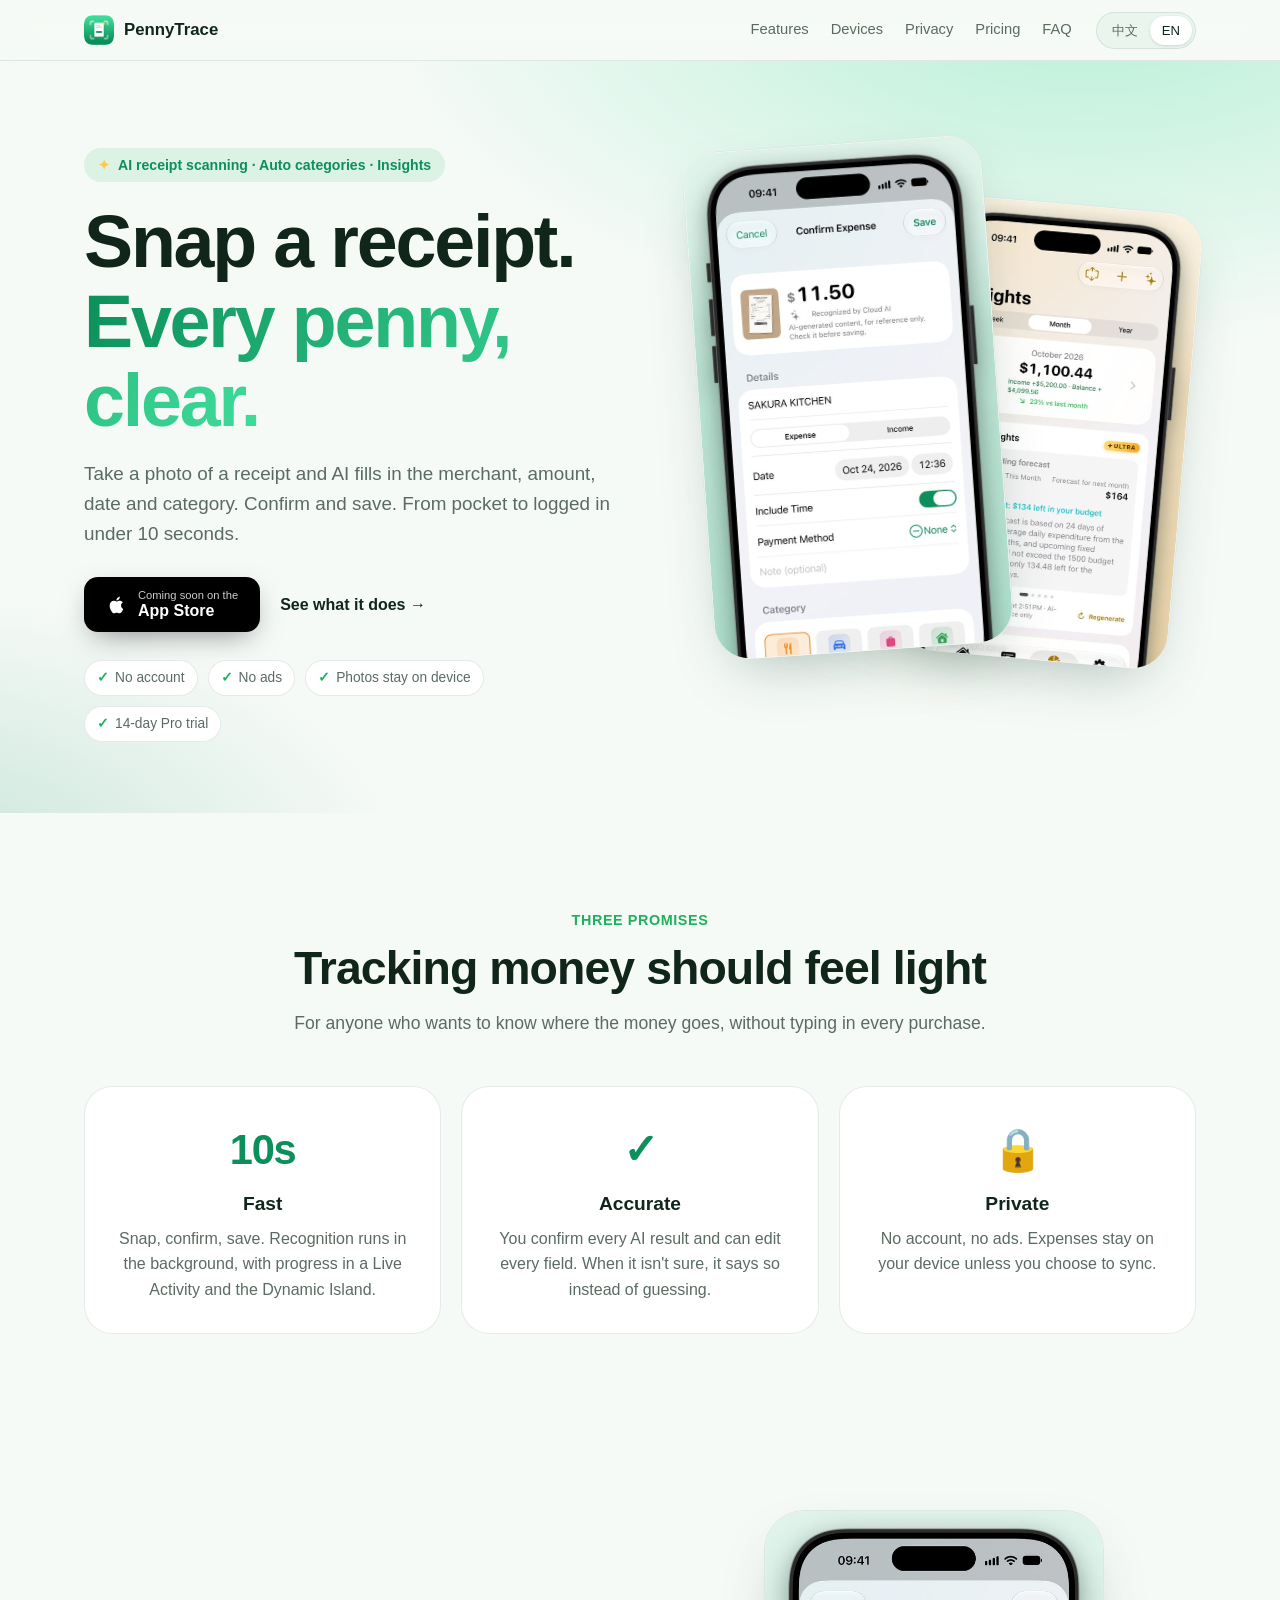
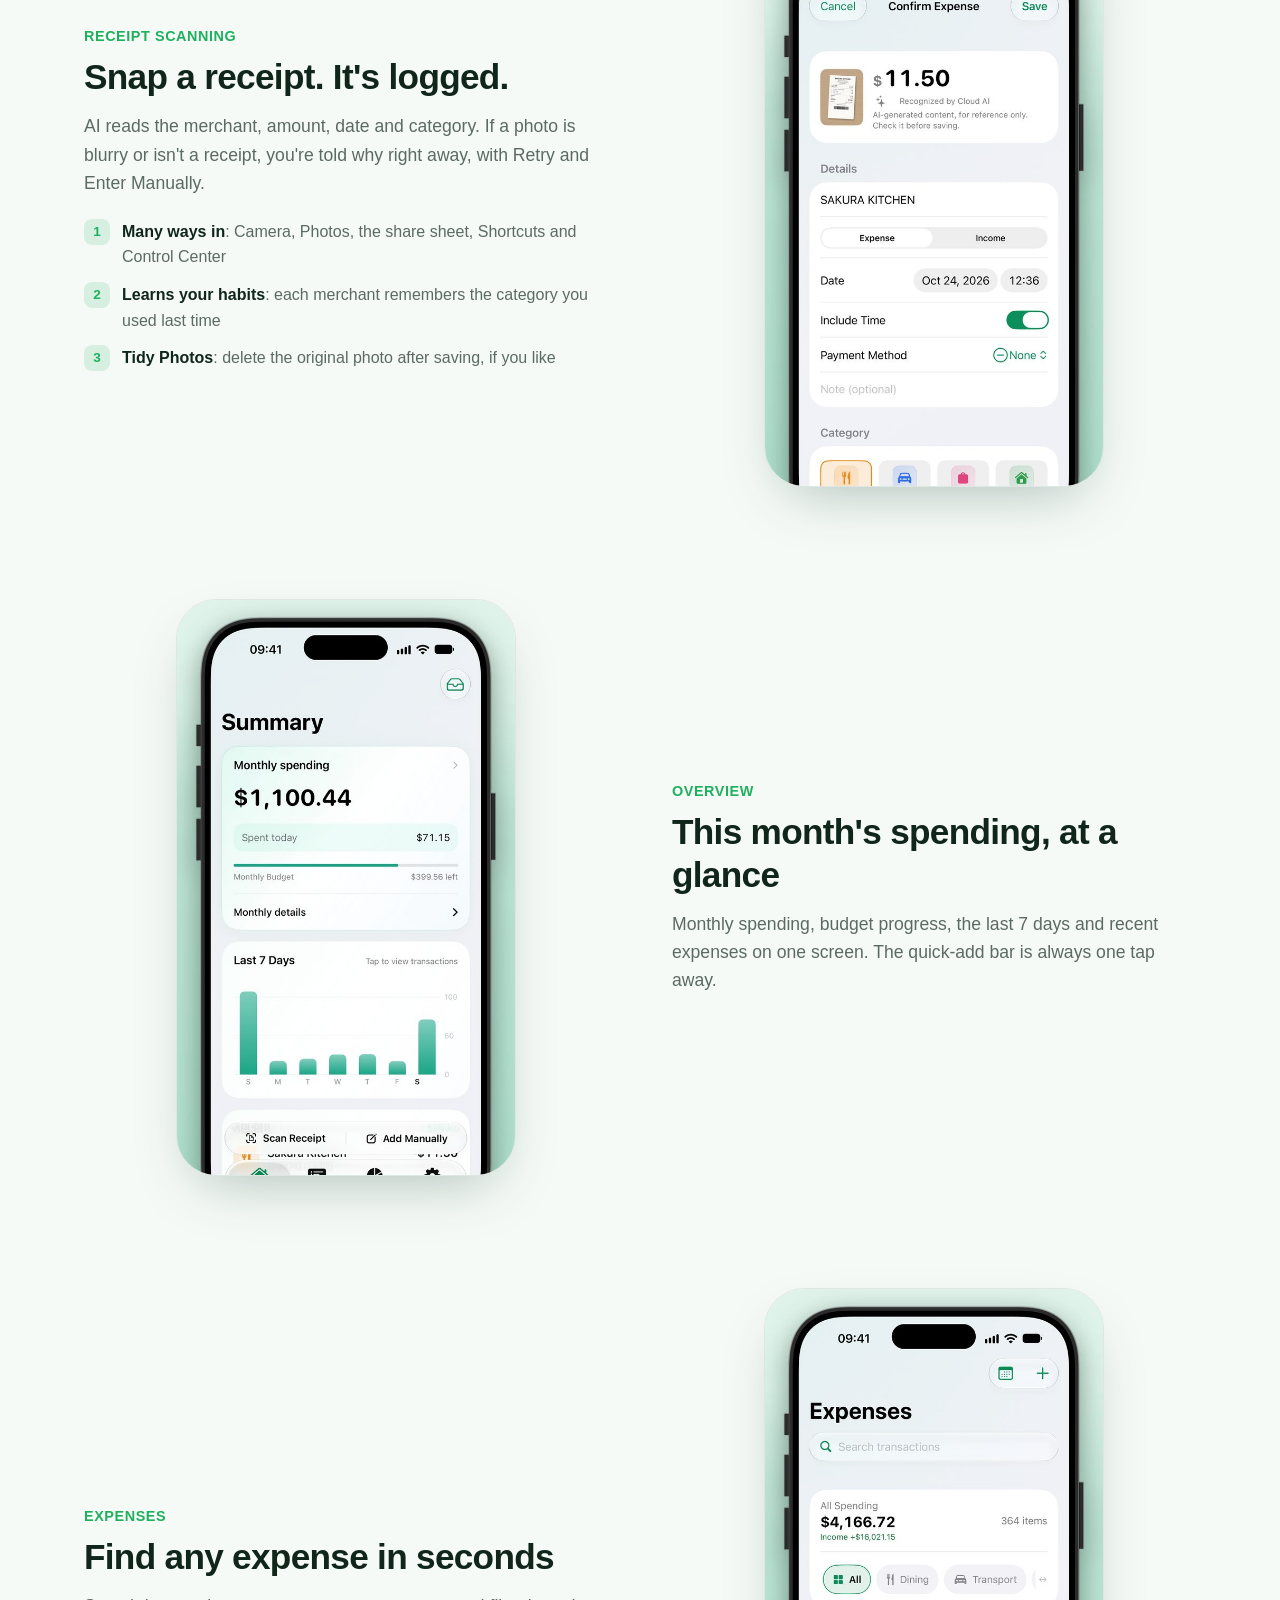
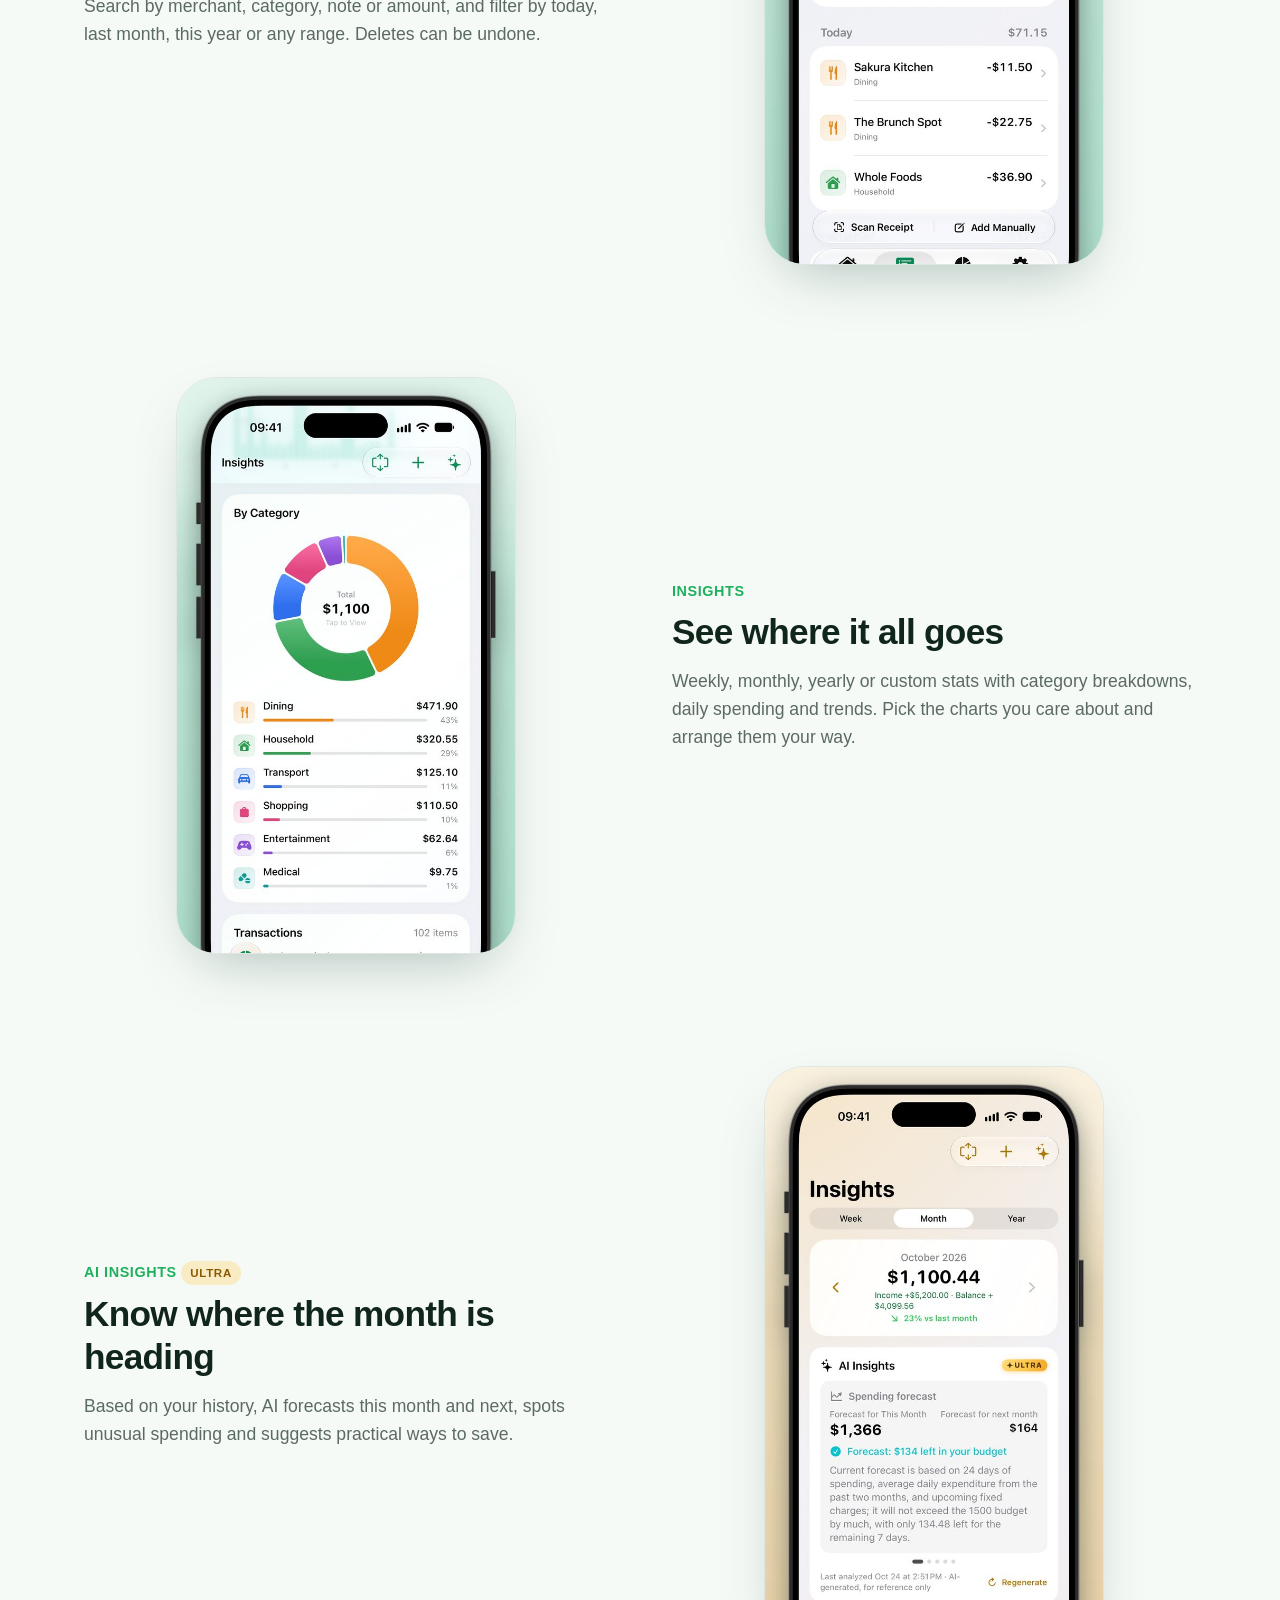
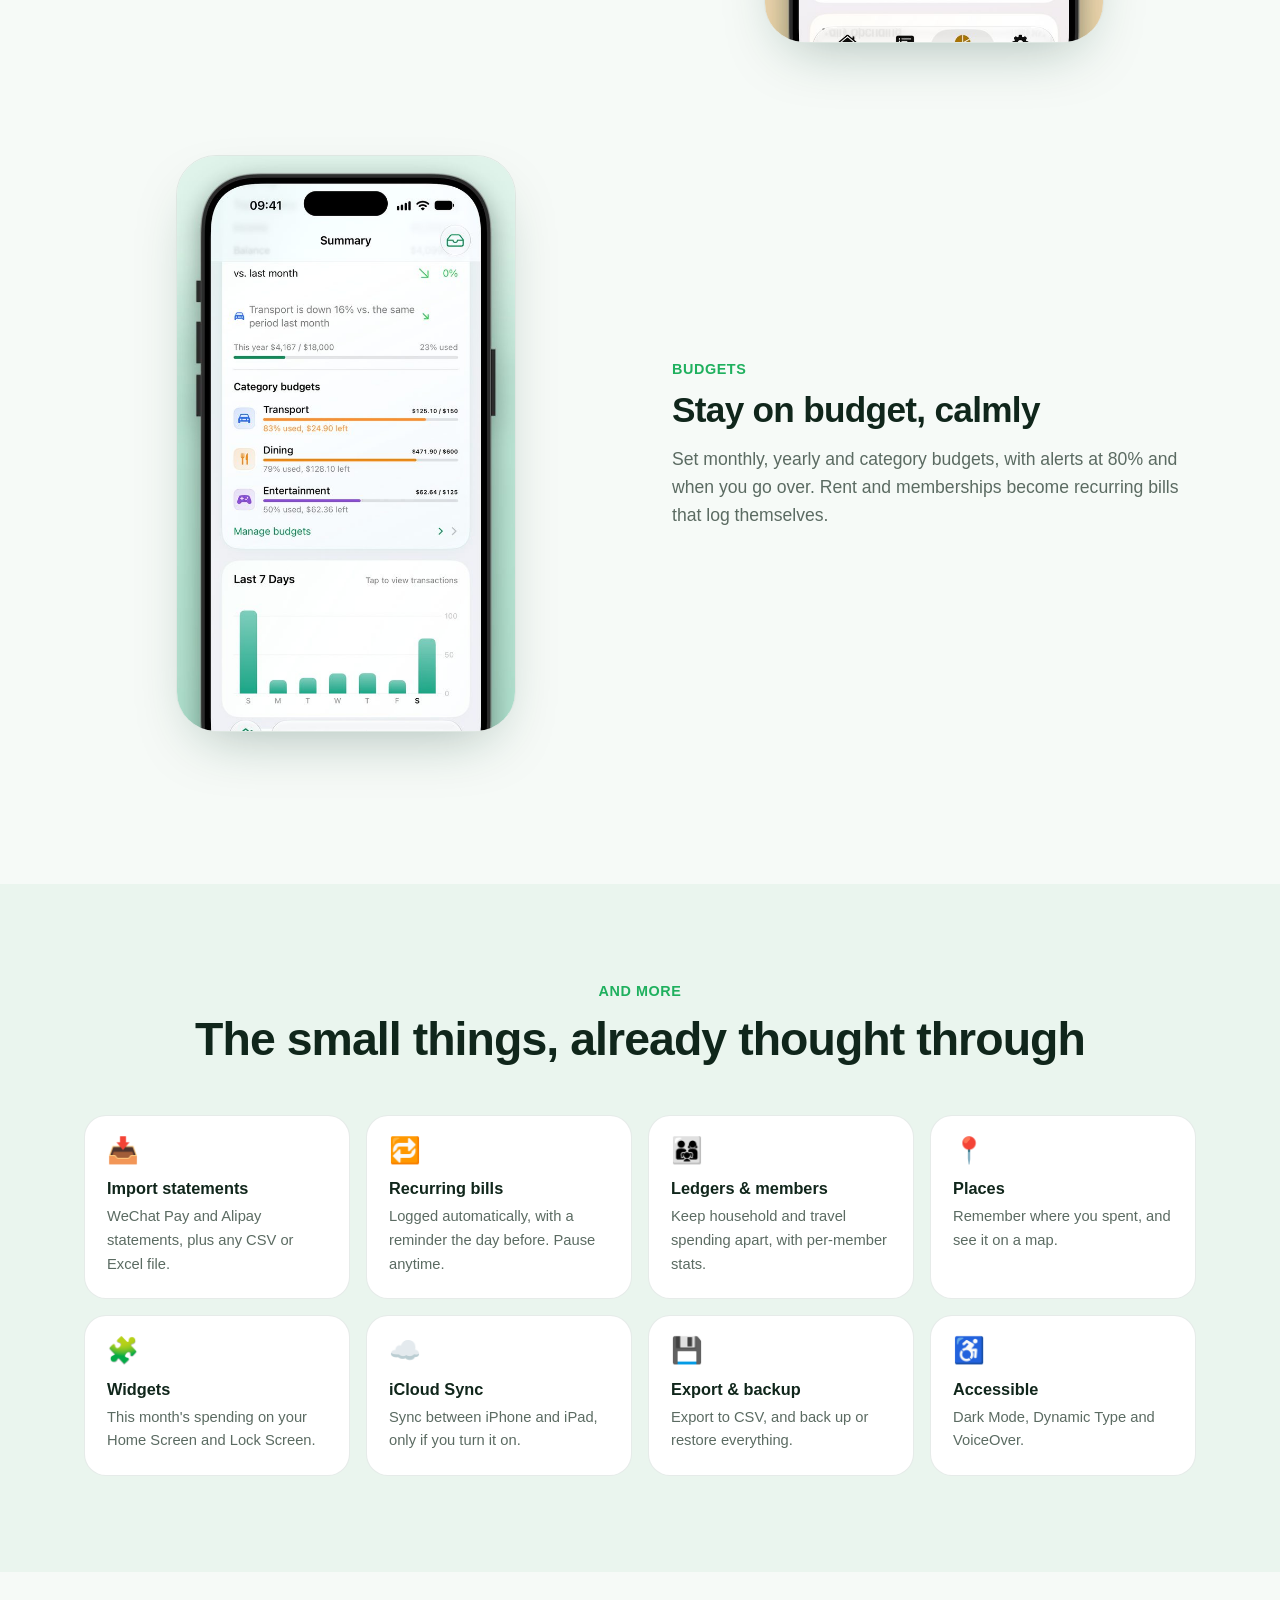
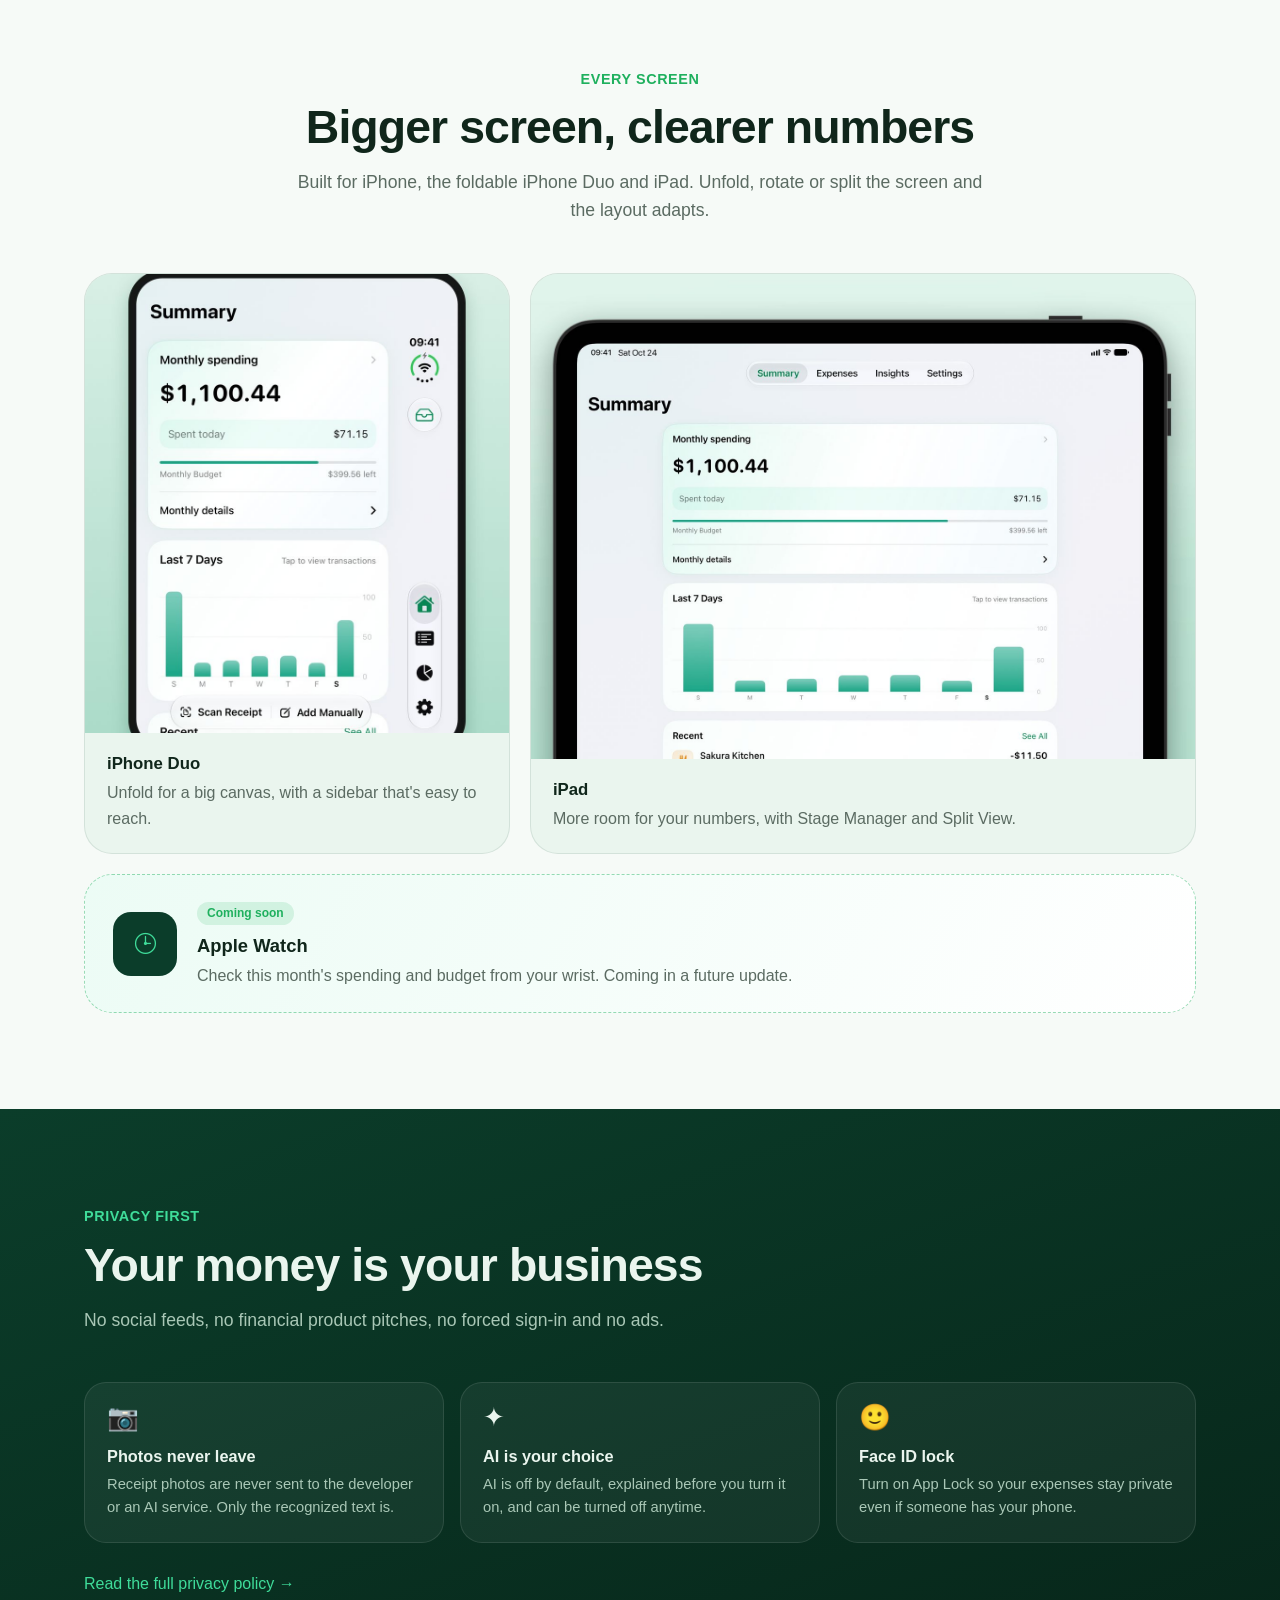
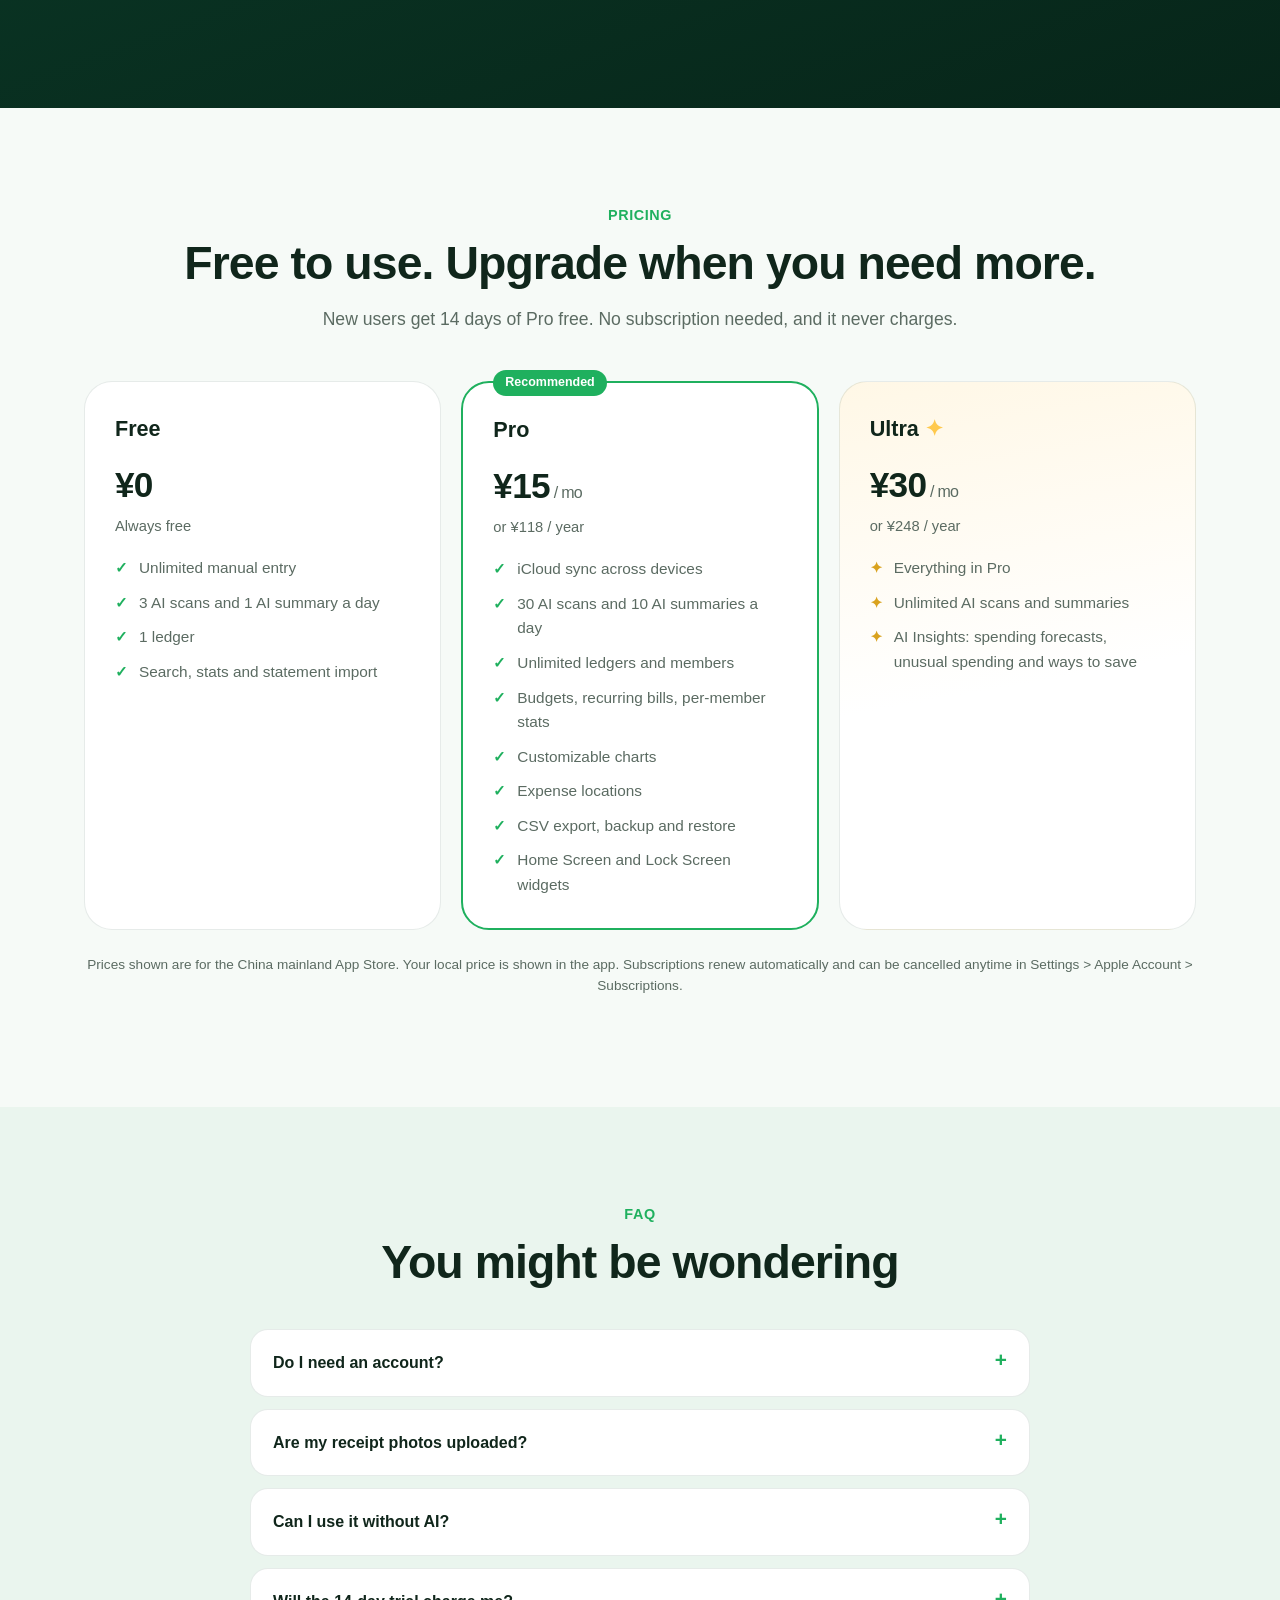
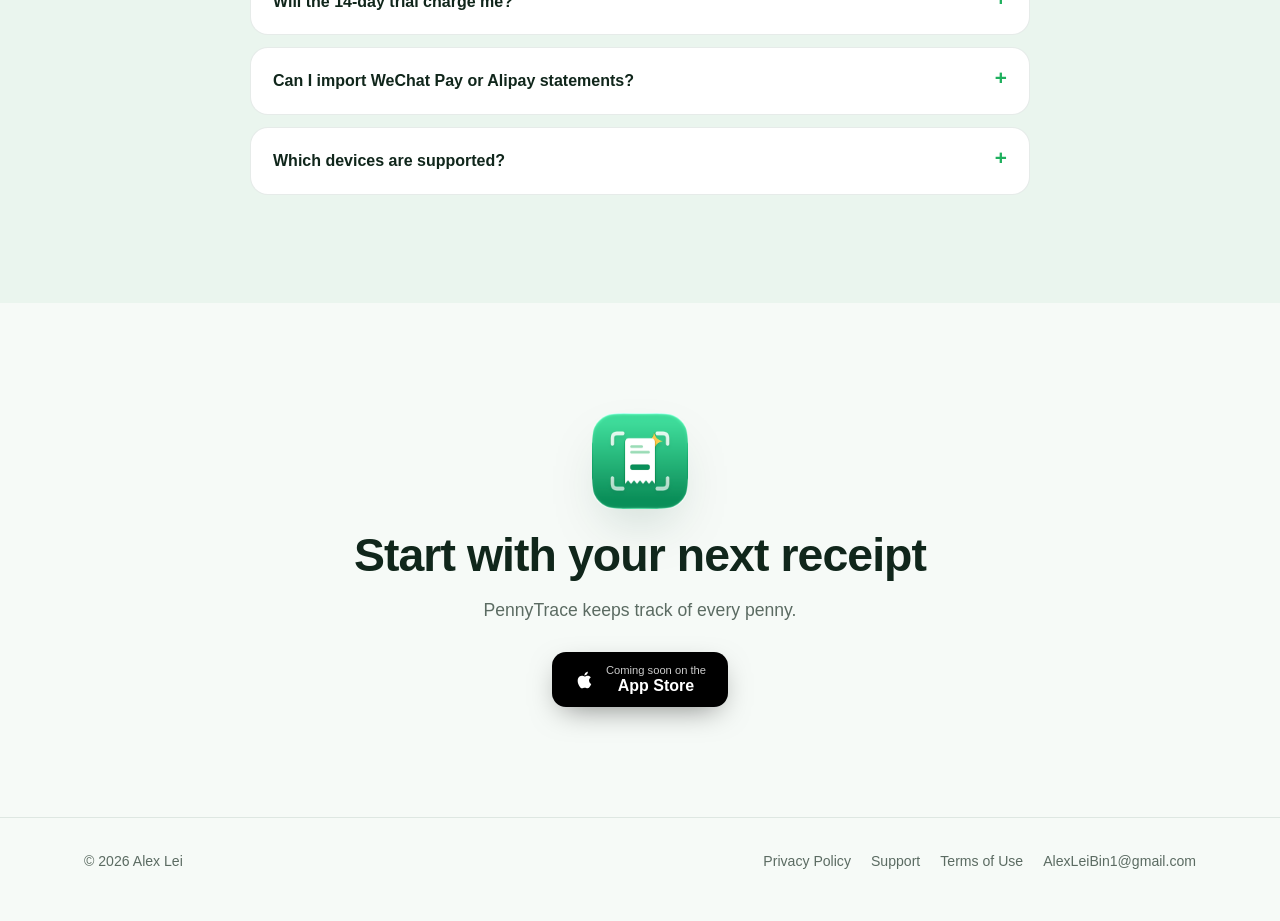
==== index.html @ 8ea2a370 "Add the PennyTrace marketing site." ====
<!DOCTYPE html>
<html lang="zh-Hans" data-lang="zh">
<head>
  <meta charset="utf-8">
  <meta name="viewport" content="width=device-width, initial-scale=1, viewport-fit=cover">
  <title>帐旅 PennyTrace · 拍张小票，AI 帮你记好账</title>
  <meta name="description" content="帐旅（PennyTrace）：拍张小票，AI 识别商家、金额和分类，确认即可保存。不用注册，没有广告，收据照片不会上传。Snap a receipt and AI logs the expense for you.">
  <meta name="theme-color" content="#0B3D2A">
  <meta property="og:title" content="帐旅 PennyTrace">
  <meta property="og:description" content="拍张小票，AI 帮你记好账。Snap a receipt, and every penny is clear.">
  <meta property="og:image" content="https://willraylei.github.io/PennyTrace/assets/zh/header.jpg">
  <meta property="og:type" content="website">
  <meta name="twitter:card" content="summary_large_image">
  <link rel="icon" type="image/png" href="assets/icon.png">
  <link rel="apple-touch-icon" href="assets/apple-touch-icon.png">
  <style>
    :root {
      color-scheme: light dark;
      --mint: #3FDC9A;
      --emerald: #0C8F5A;
      --accent: #1FB05E;
      --deep: #0B3D2A;
      --spark: #FFC94D;
      --bg: #F6FAF7;
      --bg-soft: #EAF5EE;
      --card: #FFFFFF;
      --text: #10261B;
      --secondary: #5B6B62;
      --line: rgba(12, 60, 40, 0.10);
      --shadow: 0 24px 60px -24px rgba(11, 61, 42, 0.35);
      --radius: 28px;
    }
    @media (prefers-color-scheme: dark) {
      :root {
        --accent: #3ED381;
        --bg: #07130D;
        --bg-soft: #0D2017;
        --card: #12241A;
        --text: #EEF6F1;
        --secondary: #9DB2A6;
        --line: rgba(255, 255, 255, 0.10);
        --shadow: 0 24px 60px -24px rgba(0, 0, 0, 0.8);
      }
    }
    * { box-sizing: border-box; }
    html { scroll-behavior: smooth; -webkit-text-size-adjust: 100%; }
    body {
      margin: 0;
      font-family: -apple-system, BlinkMacSystemFont, "SF Pro Display", "SF Pro Text", "PingFang SC", "Hiragino Sans GB", "Noto Sans SC", "Helvetica Neue", sans-serif;
      background: var(--bg);
      color: var(--text);
      line-height: 1.6;
      -webkit-font-smoothing: antialiased;
    }
    img { display: block; max-width: 100%; height: auto; }
    a { color: var(--accent); text-decoration: none; }
    a:hover { text-decoration: underline; }

    /* 中英切换：只显示当前语言的内容 */
    html[data-lang="zh"] [lang="en"]:not(html) { display: none !important; }
    html[data-lang="en"] [lang="zh-Hans"]:not(html) { display: none !important; }

    .wrap { max-width: 1160px; margin: 0 auto; padding: 0 24px; }

    /* 导航 */
    nav {
      position: sticky; top: 0; z-index: 10;
      backdrop-filter: saturate(180%) blur(20px);
      -webkit-backdrop-filter: saturate(180%) blur(20px);
      background: color-mix(in srgb, var(--bg) 78%, transparent);
      border-bottom: 1px solid var(--line);
    }
    nav .wrap { display: flex; align-items: center; gap: 24px; height: 60px; }
    .brand { display: flex; align-items: center; gap: 10px; font-weight: 700; color: var(--text); font-size: 1.05rem; }
    .brand:hover { text-decoration: none; }
    .brand img { width: 30px; height: 30px; border-radius: 8px; }
    .brand small { color: var(--secondary); font-weight: 500; }
    .navlinks { display: flex; gap: 22px; margin-left: auto; font-size: 0.92rem; }
    .navlinks a { color: var(--secondary); }
    .navlinks a:hover { color: var(--text); text-decoration: none; }
    .switch { display: inline-flex; padding: 3px; border-radius: 999px; background: var(--bg-soft); border: 1px solid var(--line); }
    .switch button {
      appearance: none; border: 0; background: transparent; color: var(--secondary);
      font: inherit; font-size: 0.82rem; padding: 4px 12px; border-radius: 999px; cursor: pointer;
    }
    .switch button[aria-pressed="true"] { background: var(--card); color: var(--text); box-shadow: 0 1px 3px rgba(0,0,0,.12); }

    /* 首屏 */
    .hero {
      position: relative; overflow: hidden;
      background:
        radial-gradient(1200px 600px at 85% -10%, color-mix(in srgb, var(--mint) 35%, transparent), transparent 60%),
        radial-gradient(900px 500px at -10% 110%, color-mix(in srgb, var(--emerald) 22%, transparent), transparent 60%),
        var(--bg);
    }
    .hero .wrap { display: grid; grid-template-columns: 1.05fr 1fr; gap: 48px; align-items: center; padding-top: 72px; padding-bottom: 40px; }
    .eyebrow {
      display: inline-flex; align-items: center; gap: 8px;
      padding: 6px 14px; border-radius: 999px;
      background: color-mix(in srgb, var(--accent) 12%, transparent);
      color: var(--emerald); font-weight: 600; font-size: 0.88rem;
    }
    @media (prefers-color-scheme: dark) { .eyebrow { color: var(--mint); } }
    .spark { color: var(--spark); }
    h1 {
      font-size: clamp(2.6rem, 6vw, 4.6rem);
      line-height: 1.08; letter-spacing: -0.03em; margin: 20px 0 18px; font-weight: 800;
    }
    h1 .grad {
      background: linear-gradient(120deg, var(--emerald), var(--mint));
      -webkit-background-clip: text; background-clip: text; color: transparent;
    }
    .lead { font-size: 1.18rem; color: var(--secondary); max-width: 34em; margin: 0 0 28px; }
    .cta { display: flex; flex-wrap: wrap; gap: 14px; align-items: center; }
    .store {
      display: inline-flex; align-items: center; gap: 10px;
      padding: 12px 22px; border-radius: 14px;
      background: #000; color: #fff; font-weight: 600;
      box-shadow: 0 10px 30px -10px rgba(0,0,0,.5);
    }
    .store:hover { text-decoration: none; transform: translateY(-1px); }
    .store svg { width: 22px; height: 22px; fill: currentColor; }
    .store .s { display: flex; flex-direction: column; line-height: 1.15; }
    .store .s small { font-size: 0.7rem; font-weight: 500; opacity: .8; }
    @media (prefers-color-scheme: dark) { .store { background: #fff; color: #000; } }
    .ghost { color: var(--text); font-weight: 600; padding: 12px 6px; }
    .chips { display: flex; flex-wrap: wrap; gap: 10px; margin-top: 28px; padding: 0; list-style: none; }
    .chips li {
      font-size: 0.86rem; color: var(--secondary);
      padding: 6px 12px; border-radius: 999px; border: 1px solid var(--line); background: var(--card);
    }
    .chips li::before { content: "✓"; color: var(--accent); font-weight: 700; margin-right: 6px; }

    .stage { position: relative; height: 640px; }
    .phone {
      position: absolute; width: 300px; border-radius: 36px; overflow: hidden;
      box-shadow: var(--shadow); border: 1px solid var(--line); background: var(--card);
    }
    .phone.a { left: 4%; top: 10px; transform: rotate(-4deg); z-index: 2; }
    .phone.b { right: 2%; top: 70px; transform: rotate(5deg); width: 270px; }
    .glow {
      position: absolute; inset: 20% 10%; border-radius: 50%;
      background: radial-gradient(circle, color-mix(in srgb, var(--spark) 40%, transparent), transparent 70%);
      filter: blur(40px); z-index: 0;
    }

    /* 通用区块 */
    section { padding: 96px 0; }
    .kicker { color: var(--accent); font-weight: 700; letter-spacing: .04em; font-size: .9rem; text-transform: uppercase; }
    h2 { font-size: clamp(1.9rem, 4vw, 2.9rem); line-height: 1.15; letter-spacing: -0.02em; margin: 10px 0 14px; }
    .sub { color: var(--secondary); font-size: 1.1rem; max-width: 40em; margin: 0; }
    .center { text-align: center; }
    .center .sub { margin: 0 auto; }

    /* 三个承诺 */
    .promises { display: grid; grid-template-columns: repeat(3, 1fr); gap: 20px; margin-top: 48px; }
    .promise { background: var(--card); border: 1px solid var(--line); border-radius: var(--radius); padding: 30px; }
    .promise .num { font-size: 2.6rem; font-weight: 800; letter-spacing: -0.03em; color: var(--emerald); }
    @media (prefers-color-scheme: dark) { .promise .num { color: var(--mint); } }
    .promise h3 { margin: 6px 0 6px; font-size: 1.2rem; }
    .promise p { margin: 0; color: var(--secondary); }

    /* 功能交替展示 */
    .feature { display: grid; grid-template-columns: 1fr 1fr; gap: 64px; align-items: center; padding: 56px 0; }
    .feature.flip .text { order: 2; }
    .feature .shot {
      justify-self: center; width: min(340px, 80vw); border-radius: 40px; overflow: hidden;
      box-shadow: var(--shadow); border: 1px solid var(--line);
    }
    .feature h3 { font-size: clamp(1.6rem, 3vw, 2.2rem); line-height: 1.2; letter-spacing: -0.02em; margin: 8px 0 14px; }
    .feature ul { list-style: none; padding: 0; margin: 22px 0 0; display: grid; gap: 12px; }
    .feature li { display: flex; gap: 12px; color: var(--secondary); }
    .feature li b { color: var(--text); font-weight: 600; }
    .dot {
      flex: none; width: 26px; height: 26px; border-radius: 8px; display: grid; place-items: center;
      background: color-mix(in srgb, var(--accent) 14%, transparent); color: var(--accent); font-size: .85rem; font-weight: 700;
    }
    .tag-ultra {
      display: inline-block; font-size: .72rem; font-weight: 800; letter-spacing: .06em;
      padding: 3px 9px; border-radius: 999px; background: color-mix(in srgb, var(--spark) 30%, transparent); color: #8A5A00; vertical-align: middle;
    }
    @media (prefers-color-scheme: dark) { .tag-ultra { color: var(--spark); } }

    /* 小功能网格 */
    .soft { background: var(--bg-soft); }
    .grid { display: grid; grid-template-columns: repeat(4, 1fr); gap: 16px; margin-top: 48px; }
    .tile { background: var(--card); border: 1px solid var(--line); border-radius: 22px; padding: 22px; transition: transform .25s ease, box-shadow .25s ease; }
    .tile:hover { transform: translateY(-3px); box-shadow: var(--shadow); }
    .tile .ic { font-size: 1.6rem; line-height: 1; }
    .tile h4 { margin: 12px 0 4px; font-size: 1.02rem; }
    .tile p { margin: 0; color: var(--secondary); font-size: .92rem; }

    /* 多设备 */
    .devices { display: grid; grid-template-columns: 0.78fr 1.22fr; gap: 20px; margin-top: 48px; align-items: stretch; }
    .device { margin: 0; background: var(--bg-soft); border: 1px solid var(--line); border-radius: var(--radius); overflow: hidden; display: flex; flex-direction: column; }
    .device img { width: 100%; flex: 1; object-fit: cover; object-position: top; }
    .device figcaption { padding: 18px 22px 22px; color: var(--secondary); display: grid; gap: 2px; }
    .device figcaption b { color: var(--text); font-size: 1.05rem; }
    .watch {
      margin-top: 20px; display: flex; gap: 20px; align-items: center;
      padding: 24px 28px; border-radius: var(--radius); border: 1px dashed color-mix(in srgb, var(--accent) 45%, transparent);
      background: linear-gradient(120deg, color-mix(in srgb, var(--mint) 10%, var(--card)), var(--card));
    }
    .watch-ic { flex: none; width: 64px; height: 64px; border-radius: 18px; display: grid; place-items: center; font-size: 2rem; background: var(--deep); color: var(--mint); }
    .watch h4 { margin: 6px 0 2px; font-size: 1.15rem; }
    .watch p { margin: 0; color: var(--secondary); }
    .soon { display: inline-block; font-size: .75rem; font-weight: 700; padding: 2px 10px; border-radius: 999px; background: color-mix(in srgb, var(--accent) 14%, transparent); color: var(--accent); }

    /* 隐私 */
    .privacy { background: linear-gradient(160deg, #0B3D2A, #072519); color: #EAF5EE; }
    .privacy .kicker { color: var(--mint); }
    .privacy .sub { color: #A9C7B6; }
    .privacy .grid { grid-template-columns: repeat(3, 1fr); }
    .privacy .tile { background: rgba(255,255,255,.05); border-color: rgba(255,255,255,.10); }
    .privacy .tile p { color: #A9C7B6; }
    .privacy a { color: var(--mint); }

    /* 价格 */
    .plans { display: grid; grid-template-columns: repeat(3, 1fr); gap: 20px; margin-top: 48px; align-items: stretch; }
    .plan { background: var(--card); border: 1px solid var(--line); border-radius: var(--radius); padding: 30px; display: flex; flex-direction: column; }
    .plan.pro { border: 2px solid var(--accent); position: relative; }
    .plan.pro::before {
      content: attr(data-badge); position: absolute; top: -13px; left: 30px;
      background: var(--accent); color: #fff; font-size: .78rem; font-weight: 700; padding: 3px 12px; border-radius: 999px;
    }
    .plan.ultra { background: linear-gradient(170deg, color-mix(in srgb, var(--spark) 14%, var(--card)), var(--card) 55%); }
    .plan h3 { margin: 0; font-size: 1.35rem; }
    .plan .price { font-size: 2.2rem; font-weight: 800; letter-spacing: -0.02em; margin: 10px 0 2px; }
    .plan .price small { font-size: 1rem; font-weight: 500; color: var(--secondary); }
    .plan .yr { color: var(--secondary); font-size: .92rem; margin: 0 0 18px; }
    .plan ul { list-style: none; padding: 0; margin: 0; display: grid; gap: 10px; }
    .plan li { padding-left: 24px; position: relative; color: var(--secondary); font-size: .96rem; }
    .plan li::before { content: "✓"; position: absolute; left: 0; color: var(--accent); font-weight: 700; }
    .plan.ultra li::before { content: "✦"; color: #D9A21E; }
    .fine { color: var(--secondary); font-size: .85rem; margin-top: 24px; text-align: center; }

    /* 常见问题 */
    .faq { max-width: 780px; margin: 40px auto 0; }
    details { background: var(--card); border: 1px solid var(--line); border-radius: 18px; padding: 4px 22px; margin-bottom: 12px; }
    summary { cursor: pointer; font-weight: 600; padding: 16px 0; list-style: none; display: flex; justify-content: space-between; gap: 16px; }
    summary::-webkit-details-marker { display: none; }
    summary::after { content: "+"; color: var(--accent); font-size: 1.3rem; line-height: 1; transition: transform .2s; }
    details[open] summary::after { transform: rotate(45deg); }
    details p { margin: 0 0 18px; color: var(--secondary); }

    /* 结尾 */
    .final { text-align: center; padding: 110px 0; }
    .final img { width: 96px; height: 96px; margin: 0 auto 20px; border-radius: 22px; box-shadow: var(--shadow); }
    .final .cta { justify-content: center; margin-top: 28px; }
    footer { border-top: 1px solid var(--line); padding: 32px 0 48px; color: var(--secondary); font-size: .88rem; }
    footer .wrap { display: flex; flex-wrap: wrap; gap: 16px 28px; align-items: center; }
    footer .links { display: flex; flex-wrap: wrap; gap: 20px; margin-left: auto; }
    footer a { color: var(--secondary); }

    /* 进入视口时淡入 */
    .anim .reveal { opacity: 0; transform: translateY(24px); transition: opacity .8s ease, transform .8s cubic-bezier(.2,.7,.2,1); }
    .anim .reveal.in { opacity: 1; transform: none; }
    @media (prefers-reduced-motion: reduce) {
      .anim .reveal { opacity: 1; transform: none; transition: none; }
      html { scroll-behavior: auto; }
      .tile:hover, .store:hover { transform: none; }
    }

    @media (max-width: 960px) {
      .hero .wrap { grid-template-columns: 1fr; padding-top: 48px; }
      .stage { height: 520px; max-width: 520px; width: 100%; margin: 0 auto; }
      .phone { width: 250px; }
      .phone.b { width: 220px; }
      .grid { grid-template-columns: repeat(2, 1fr); }
      .devices { grid-template-columns: 1fr; }
      .privacy .grid { grid-template-columns: 1fr 1fr; }
      .plans, .promises { grid-template-columns: 1fr; }
      .feature { grid-template-columns: 1fr; gap: 36px; padding: 40px 0; }
      .feature.flip .text { order: 0; }
      .navlinks { display: none; }
      .switch { margin-left: auto; }
      section { padding: 72px 0; }
    }
    @media (max-width: 560px) {
      .grid, .privacy .grid { grid-template-columns: 1fr; }
      .stage { height: 440px; }
      .phone { width: 205px; border-radius: 28px; }
      .phone.b { width: 180px; }
    }
  </style>
</head>
<body>
  <nav>
    <div class="wrap">
      <a class="brand" href="#top">
        <img src="assets/icon.png" alt="" width="30" height="30">
        <span lang="zh-Hans">帐旅 <small>PennyTrace</small></span>
        <span lang="en">PennyTrace</span>
      </a>
      <div class="navlinks">
        <a href="#features"><span lang="zh-Hans">功能</span><span lang="en">Features</span></a>
        <a href="#devices"><span lang="zh-Hans">设备</span><span lang="en">Devices</span></a>
        <a href="#privacy"><span lang="zh-Hans">隐私</span><span lang="en">Privacy</span></a>
        <a href="#pricing"><span lang="zh-Hans">价格</span><span lang="en">Pricing</span></a>
        <a href="#faq"><span lang="zh-Hans">常见问题</span><span lang="en">FAQ</span></a>
      </div>
      <div class="switch" role="group" aria-label="Language">
        <button type="button" data-set-lang="zh" aria-pressed="true">中文</button>
        <button type="button" data-set-lang="en" aria-pressed="false">EN</button>
      </div>
    </div>
  </nav>

  <header class="hero" id="top">
    <div class="wrap">
      <div>
        <span class="eyebrow"><span class="spark">✦</span>
          <span lang="zh-Hans">AI 识别 · 自动分类 · 支出分析</span>
          <span lang="en">AI receipt scanning · Auto categories · Insights</span>
        </span>
        <h1>
          <span lang="zh-Hans">小票一拍，<br><span class="grad">每笔都清楚</span></span>
          <span lang="en">Snap a receipt.<br><span class="grad">Every penny, clear.</span></span>
        </h1>
        <p class="lead" lang="zh-Hans">拍一下小票，AI 帮你填好商家、金额、日期和分类，确认就能保存。从拿出手机到记好一笔，不超过 10 秒。</p>
        <p class="lead" lang="en">Take a photo of a receipt and AI fills in the merchant, amount, date and category. Confirm and save. From pocket to logged in under 10 seconds.</p>
        <div class="cta">
          <a class="store js-store" href="#download">
            <svg viewBox="0 0 24 24" aria-hidden="true"><path d="M16.37 12.6c-.02-2.3 1.88-3.4 1.96-3.46-1.07-1.56-2.73-1.78-3.32-1.8-1.41-.14-2.76.83-3.47.83-.72 0-1.82-.81-2.99-.79-1.54.02-2.96.9-3.75 2.27-1.6 2.78-.41 6.9 1.15 9.15.76 1.1 1.67 2.34 2.86 2.3 1.15-.05 1.58-.74 2.97-.74 1.38 0 1.78.74 2.99.72 1.24-.02 2.02-1.12 2.77-2.23.87-1.28 1.23-2.52 1.25-2.58-.03-.01-2.4-.92-2.42-3.67zM14.1 5.86c.63-.77 1.06-1.83.94-2.9-.91.04-2.02.61-2.67 1.37-.58.67-1.1 1.76-.96 2.8 1.02.08 2.06-.52 2.69-1.27z"/></svg>
            <span class="s">
              <small><span lang="zh-Hans" class="js-store-small">即将登陆</span><span lang="en" class="js-store-small">Coming soon on the</span></small>
              <span>App Store</span>
            </span>
          </a>
          <a class="ghost" href="#features"><span lang="zh-Hans">看看能做什么 →</span><span lang="en">See what it does →</span></a>
        </div>
        <ul class="chips">
          <li><span lang="zh-Hans">不用注册</span><span lang="en">No account</span></li>
          <li><span lang="zh-Hans">没有广告</span><span lang="en">No ads</span></li>
          <li><span lang="zh-Hans">收据照片不上传</span><span lang="en">Photos stay on device</span></li>
          <li><span lang="zh-Hans">免费体验 14 天 Pro</span><span lang="en">14-day Pro trial</span></li>
        </ul>
      </div>
      <div class="stage" aria-hidden="true">
        <div class="glow"></div>
        <div class="phone a"><img data-shot="01-scan" src="assets/zh/01-scan.jpg" alt="" width="640" height="1089"></div>
        <div class="phone b"><img data-shot="05-ai" src="assets/zh/05-ai.jpg" alt="" width="640" height="1089"></div>
      </div>
    </div>
  </header>

  <section>
    <div class="wrap center reveal">
      <div class="kicker"><span lang="zh-Hans">三个承诺</span><span lang="en">Three promises</span></div>
      <h2><span lang="zh-Hans">记账这件事，应该轻松一点</span><span lang="en">Tracking money should feel light</span></h2>
      <p class="sub" lang="zh-Hans">写给想知道钱花去哪里、又懒得一笔笔手动输入的你。</p>
      <p class="sub" lang="en">For anyone who wants to know where the money goes, without typing in every purchase.</p>
      <div class="promises">
        <div class="promise">
          <div class="num">10s</div>
          <h3><span lang="zh-Hans">快</span><span lang="en">Fast</span></h3>
          <p lang="zh-Hans">拍照、确认、保存。识别在后台进行，实时活动和灵动岛告诉你进度。</p>
          <p lang="en">Snap, confirm, save. Recognition runs in the background, with progress in a Live Activity and the Dynamic Island.</p>
        </div>
        <div class="promise">
          <div class="num">✓</div>
          <h3><span lang="zh-Hans">准</span><span lang="en">Accurate</span></h3>
          <p lang="zh-Hans">AI 的结果都要经你确认，每个字段都能改。没把握时明说，不悄悄猜。</p>
          <p lang="en">You confirm every AI result and can edit every field. When it isn't sure, it says so instead of guessing.</p>
        </div>
        <div class="promise">
          <div class="num">🔒</div>
          <h3><span lang="zh-Hans">私密</span><span lang="en">Private</span></h3>
          <p lang="zh-Hans">不设账号，没有广告。账单默认只存在你的手机上，同步由你决定。</p>
          <p lang="en">No account, no ads. Expenses stay on your device unless you choose to sync.</p>
        </div>
      </div>
    </div>
  </section>

  <section id="features" style="padding-top: 24px;">
    <div class="wrap">
      <div class="feature reveal">
        <div class="text">
          <div class="kicker"><span lang="zh-Hans">拍照记账</span><span lang="en">Receipt scanning</span></div>
          <h3><span lang="zh-Hans">拍张小票，自动记好一笔</span><span lang="en">Snap a receipt. It's logged.</span></h3>
          <p class="sub" lang="zh-Hans">AI 识别商家、金额、日期和分类。照片太模糊或不像收据时，当场告诉你原因，并给出重试和手动填写。</p>
          <p class="sub" lang="en">AI reads the merchant, amount, date and category. If a photo is blurry or isn't a receipt, you're told why right away, with Retry and Enter Manually.</p>
          <ul>
            <li><span class="dot">1</span><span lang="zh-Hans"><b>多种入口</b>：相机、相册、分享菜单、快捷指令、控制中心</span><span lang="en"><b>Many ways in</b>: Camera, Photos, the share sheet, Shortcuts and Control Center</span></li>
            <li><span class="dot">2</span><span lang="zh-Hans"><b>记得你的习惯</b>：同一个商家，默认选上次用的分类</span><span lang="en"><b>Learns your habits</b>: each merchant remembers the category you used last time</span></li>
            <li><span class="dot">3</span><span lang="zh-Hans"><b>相册更清爽</b>：保存后可以顺手删除原照片</span><span lang="en"><b>Tidy Photos</b>: delete the original photo after saving, if you like</span></li>
          </ul>
        </div>
        <div class="shot"><img data-shot="01-scan" src="assets/zh/01-scan.jpg" alt="" loading="lazy" width="640" height="1089"></div>
      </div>

      <div class="feature flip reveal">
        <div class="text">
          <div class="kicker"><span lang="zh-Hans">概览</span><span lang="en">Overview</span></div>
          <h3><span lang="zh-Hans">这个月花了多少，一眼就知道</span><span lang="en">This month's spending, at a glance</span></h3>
          <p class="sub" lang="zh-Hans">本月支出、预算进度、近 7 天走势和最近账单都在一页。快速记账条常驻顶部，一点就能记。</p>
          <p class="sub" lang="en">Monthly spending, budget progress, the last 7 days and recent expenses on one screen. The quick-add bar is always one tap away.</p>
        </div>
        <div class="shot"><img data-shot="02-overview" src="assets/zh/02-overview.jpg" alt="" loading="lazy" width="640" height="1089"></div>
      </div>

      <div class="feature reveal">
        <div class="text">
          <div class="kicker"><span lang="zh-Hans">账单</span><span lang="en">Expenses</span></div>
          <h3><span lang="zh-Hans">每一笔，都找得到</span><span lang="en">Find any expense in seconds</span></h3>
          <p class="sub" lang="zh-Hans">按商家、分类、备注或金额搜索；今天、上个月、今年或任意日期范围，一点就筛出来。删除可以撤销，不怕手滑。</p>
          <p class="sub" lang="en">Search by merchant, category, note or amount, and filter by today, last month, this year or any range. Deletes can be undone.</p>
        </div>
        <div class="shot"><img data-shot="03-bills" src="assets/zh/03-bills.jpg" alt="" loading="lazy" width="640" height="1089"></div>
      </div>

      <div class="feature flip reveal">
        <div class="text">
          <div class="kicker"><span lang="zh-Hans">统计</span><span lang="en">Insights</span></div>
          <h3><span lang="zh-Hans">看清钱花在哪</span><span lang="en">See where it all goes</span></h3>
          <p class="sub" lang="zh-Hans">按周、月、年或自定义时间，查看分类占比、每日支出和趋势。图表可以自选，按你的习惯排列。</p>
          <p class="sub" lang="en">Weekly, monthly, yearly or custom stats with category breakdowns, daily spending and trends. Pick the charts you care about and arrange them your way.</p>
        </div>
        <div class="shot"><img data-shot="04-stats" src="assets/zh/04-stats.jpg" alt="" loading="lazy" width="640" height="1089"></div>
      </div>

      <div class="feature reveal">
        <div class="text">
          <div class="kicker"><span lang="zh-Hans">AI 智能洞察</span><span lang="en">AI Insights</span> <span class="tag-ultra">ULTRA</span></div>
          <h3><span lang="zh-Hans">提前知道，这个月会花多少</span><span lang="en">Know where the month is heading</span></h3>
          <p class="sub" lang="zh-Hans">AI 结合你的历史账单，预测本月和下个月的支出，找出异常消费，并给出具体可行的省钱建议。</p>
          <p class="sub" lang="en">Based on your history, AI forecasts this month and next, spots unusual spending and suggests practical ways to save.</p>
        </div>
        <div class="shot"><img data-shot="05-ai" src="assets/zh/05-ai.jpg" alt="" loading="lazy" width="640" height="1089"></div>
      </div>

      <div class="feature flip reveal">
        <div class="text">
          <div class="kicker"><span lang="zh-Hans">预算</span><span lang="en">Budgets</span></div>
          <h3><span lang="zh-Hans">花多少，心里有数</span><span lang="en">Stay on budget, calmly</span></h3>
          <p class="sub" lang="zh-Hans">设好月度、年度和分类预算，用掉 80% 和超支时提醒你。房租、会员这类固定支出设成周期账单，到期自动入账。</p>
          <p class="sub" lang="en">Set monthly, yearly and category budgets, with alerts at 80% and when you go over. Rent and memberships become recurring bills that log themselves.</p>
        </div>
        <div class="shot"><img data-shot="06-budget" src="assets/zh/06-budget.jpg" alt="" loading="lazy" width="640" height="1089"></div>
      </div>
    </div>
  </section>

  <section class="soft">
    <div class="wrap center reveal">
      <div class="kicker"><span lang="zh-Hans">还有更多</span><span lang="en">And more</span></div>
      <h2><span lang="zh-Hans">小细节，都替你想好了</span><span lang="en">The small things, already thought through</span></h2>
      <div class="grid" style="text-align: left;">
        <div class="tile"><div class="ic">📥</div><h4><span lang="zh-Hans">导入账单</span><span lang="en">Import statements</span></h4><p lang="zh-Hans">微信支付、支付宝账单，以及 CSV、Excel 表格。</p><p lang="en">WeChat Pay and Alipay statements, plus any CSV or Excel file.</p></div>
        <div class="tile"><div class="ic">🔁</div><h4><span lang="zh-Hans">周期账单</span><span lang="en">Recurring bills</span></h4><p lang="zh-Hans">到期自动入账，提前一天提醒，可以随时暂停。</p><p lang="en">Logged automatically, with a reminder the day before. Pause anytime.</p></div>
        <div class="tile"><div class="ic">👨‍👩‍👧</div><h4><span lang="zh-Hans">账本与成员</span><span lang="en">Ledgers & members</span></h4><p lang="zh-Hans">家庭开销、旅行花费分开记，按成员统计。</p><p lang="en">Keep household and travel spending apart, with per-member stats.</p></div>
        <div class="tile"><div class="ic">📍</div><h4><span lang="zh-Hans">消费地点</span><span lang="en">Places</span></h4><p lang="zh-Hans">记下在哪里花的钱，在地图上回看。</p><p lang="en">Remember where you spent, and see it on a map.</p></div>
        <div class="tile"><div class="ic">🧩</div><h4><span lang="zh-Hans">小组件</span><span lang="en">Widgets</span></h4><p lang="zh-Hans">主屏幕和锁屏直接看本月支出。</p><p lang="en">This month's spending on your Home Screen and Lock Screen.</p></div>
        <div class="tile"><div class="ic">☁️</div><h4><span lang="zh-Hans">iCloud 同步</span><span lang="en">iCloud Sync</span></h4><p lang="zh-Hans">iPhone 和 iPad 之间同步，由你决定是否开启。</p><p lang="en">Sync between iPhone and iPad, only if you turn it on.</p></div>
        <div class="tile"><div class="ic">💾</div><h4><span lang="zh-Hans">导出与备份</span><span lang="en">Export & backup</span></h4><p lang="zh-Hans">导出 CSV，备份和恢复全部数据。</p><p lang="en">Export to CSV, and back up or restore everything.</p></div>
        <div class="tile"><div class="ic">♿️</div><h4><span lang="zh-Hans">人人可用</span><span lang="en">Accessible</span></h4><p lang="zh-Hans">支持深色模式、动态字体和旁白。</p><p lang="en">Dark Mode, Dynamic Type and VoiceOver.</p></div>
      </div>
    </div>
  </section>

  <section id="devices">
    <div class="wrap center reveal">
      <div class="kicker"><span lang="zh-Hans">多设备</span><span lang="en">Every screen</span></div>
      <h2><span lang="zh-Hans">屏幕变大，账也看得更清楚</span><span lang="en">Bigger screen, clearer numbers</span></h2>
      <p class="sub" lang="zh-Hans">为 iPhone、可折叠的 iPhone Duo 和 iPad 分别适配，展开、旋转、分屏，布局都会跟着调整。</p>
      <p class="sub" lang="en">Built for iPhone, the foldable iPhone Duo and iPad. Unfold, rotate or split the screen and the layout adapts.</p>
      <div class="devices" style="text-align: left;">
        <figure class="device">
          <img data-shot="duo" src="assets/zh/duo.jpg" alt="" loading="lazy" width="900" height="976">
          <figcaption><b>iPhone Duo</b><span lang="zh-Hans">展开就是一块大屏，侧边栏单手就能切换。</span><span lang="en">Unfold for a big canvas, with a sidebar that's easy to reach.</span></figcaption>
        </figure>
        <figure class="device">
          <img data-shot="ipad" src="assets/zh/ipad.jpg" alt="" loading="lazy" width="1600" height="1152">
          <figcaption><b>iPad</b><span lang="zh-Hans">大屏看账更舒服，支持台前调度和分屏浏览。</span><span lang="en">More room for your numbers, with Stage Manager and Split View.</span></figcaption>
        </figure>
      </div>
      <div class="watch" style="text-align: left;">
        <div class="watch-ic" aria-hidden="true">⌚︎</div>
        <div>
          <span class="soon"><span lang="zh-Hans">即将推出</span><span lang="en">Coming soon</span></span>
          <h4>Apple Watch</h4>
          <p lang="zh-Hans">抬腕查看本月支出和预算，将在未来版本推出。</p>
          <p lang="en">Check this month's spending and budget from your wrist. Coming in a future update.</p>
        </div>
      </div>
    </div>
  </section>

  <section class="privacy" id="privacy">
    <div class="wrap reveal">
      <div class="kicker"><span lang="zh-Hans">隐私优先</span><span lang="en">Privacy first</span></div>
      <h2><span lang="zh-Hans">你的账，只属于你</span><span lang="en">Your money is your business</span></h2>
      <p class="sub" lang="zh-Hans">帐旅不做社交、不推理财产品、不强制登录，也不放广告。</p>
      <p class="sub" lang="en">No social feeds, no financial product pitches, no forced sign-in and no ads.</p>
      <div class="grid">
        <div class="tile"><div class="ic">📷</div><h4><span lang="zh-Hans">照片不上传</span><span lang="en">Photos never leave</span></h4><p lang="zh-Hans">收据照片不会发给开发者或 AI 服务，只有识别出的文字会交给 AI 整理。</p><p lang="en">Receipt photos are never sent to the developer or an AI service. Only the recognized text is.</p></div>
        <div class="tile"><div class="ic">✦</div><h4><span lang="zh-Hans">AI 由你决定</span><span lang="en">AI is your choice</span></h4><p lang="zh-Hans">AI 默认关闭，开启前会说明用途，随时可以关掉。</p><p lang="en">AI is off by default, explained before you turn it on, and can be turned off anytime.</p></div>
        <div class="tile"><div class="ic">🙂</div><h4><span lang="zh-Hans">面容 ID 锁</span><span lang="en">Face ID lock</span></h4><p lang="zh-Hans">打开 App 锁，别人拿到手机也看不到你的账。</p><p lang="en">Turn on App Lock so your expenses stay private even if someone has your phone.</p></div>
      </div>
      <p style="margin-top: 28px;">
        <a href="https://willraylei.github.io/SnapExpense-legal/privacy-policy.html"><span lang="zh-Hans">阅读完整隐私政策 →</span><span lang="en">Read the full privacy policy →</span></a>
      </p>
    </div>
  </section>

  <section id="pricing">
    <div class="wrap center reveal">
      <div class="kicker"><span lang="zh-Hans">价格</span><span lang="en">Pricing</span></div>
      <h2><span lang="zh-Hans">免费好用，需要时再升级</span><span lang="en">Free to use. Upgrade when you need more.</span></h2>
      <p class="sub" lang="zh-Hans">新用户可免费体验 14 天 Pro，不需要订阅，到期不会扣费。</p>
      <p class="sub" lang="en">New users get 14 days of Pro free. No subscription needed, and it never charges.</p>
      <div class="plans" style="text-align: left;">
        <div class="plan">
          <h3><span lang="zh-Hans">免费版</span><span lang="en">Free</span></h3>
          <div class="price">¥0</div>
          <p class="yr"><span lang="zh-Hans">一直免费</span><span lang="en">Always free</span></p>
          <ul>
            <li><span lang="zh-Hans">手动记账不限次数</span><span lang="en">Unlimited manual entry</span></li>
            <li><span lang="zh-Hans">每天 3 次 AI 识别、1 次 AI 汇总</span><span lang="en">3 AI scans and 1 AI summary a day</span></li>
            <li><span lang="zh-Hans">1 个账本</span><span lang="en">1 ledger</span></li>
            <li><span lang="zh-Hans">搜索、统计、导入账单</span><span lang="en">Search, stats and statement import</span></li>
          </ul>
        </div>
        <div class="plan pro" data-badge="">
          <h3>Pro</h3>
          <div class="price">¥15<small><span lang="zh-Hans"> / 月</span><span lang="en"> / mo</span></small></div>
          <p class="yr"><span lang="zh-Hans">或 ¥118 / 年</span><span lang="en">or ¥118 / year</span></p>
          <ul>
            <li><span lang="zh-Hans">iCloud 多设备同步</span><span lang="en">iCloud sync across devices</span></li>
            <li><span lang="zh-Hans">每天 30 次 AI 识别、10 次 AI 汇总</span><span lang="en">30 AI scans and 10 AI summaries a day</span></li>
            <li><span lang="zh-Hans">账本、成员不限</span><span lang="en">Unlimited ledgers and members</span></li>
            <li><span lang="zh-Hans">预算、周期账单、按成员统计</span><span lang="en">Budgets, recurring bills, per-member stats</span></li>
            <li><span lang="zh-Hans">自选统计图表</span><span lang="en">Customizable charts</span></li>
            <li><span lang="zh-Hans">记账时记录消费地点</span><span lang="en">Expense locations</span></li>
            <li><span lang="zh-Hans">导出 CSV、备份与恢复</span><span lang="en">CSV export, backup and restore</span></li>
            <li><span lang="zh-Hans">桌面和锁屏小组件</span><span lang="en">Home Screen and Lock Screen widgets</span></li>
          </ul>
        </div>
        <div class="plan ultra">
          <h3>Ultra <span class="spark">✦</span></h3>
          <div class="price">¥30<small><span lang="zh-Hans"> / 月</span><span lang="en"> / mo</span></small></div>
          <p class="yr"><span lang="zh-Hans">或 ¥248 / 年</span><span lang="en">or ¥248 / year</span></p>
          <ul>
            <li><span lang="zh-Hans">包含 Pro 全部功能</span><span lang="en">Everything in Pro</span></li>
            <li><span lang="zh-Hans">AI 识别、AI 汇总不限次数</span><span lang="en">Unlimited AI scans and summaries</span></li>
            <li><span lang="zh-Hans">AI 智能洞察：预测支出、找出异常消费、给出省钱建议</span><span lang="en">AI Insights: spending forecasts, unusual spending and ways to save</span></li>
          </ul>
        </div>
      </div>
      <p class="fine" lang="zh-Hans">以上为中国大陆 App Store 价格，其他地区以 App 内显示为准。订阅按所选周期自动续订，可随时在“设置” > Apple 账户 > “订阅”中取消。</p>
      <p class="fine" lang="en">Prices shown are for the China mainland App Store. Your local price is shown in the app. Subscriptions renew automatically and can be cancelled anytime in Settings > Apple Account > Subscriptions.</p>
    </div>
  </section>

  <section class="soft" id="faq">
    <div class="wrap reveal">
      <div class="center">
        <div class="kicker"><span lang="zh-Hans">常见问题</span><span lang="en">FAQ</span></div>
        <h2><span lang="zh-Hans">你可能想知道</span><span lang="en">You might be wondering</span></h2>
      </div>
      <div class="faq">
        <details>
          <summary><span lang="zh-Hans">需要注册账号吗？</span><span lang="en">Do I need an account?</span></summary>
          <p lang="zh-Hans">不需要。打开就能用，没有登录，也没有广告。</p>
          <p lang="en">No. Open the app and start. There's no sign-in and no ads.</p>
        </details>
        <details>
          <summary><span lang="zh-Hans">我的收据照片会被上传吗？</span><span lang="en">Are my receipt photos uploaded?</span></summary>
          <p lang="zh-Hans">不会。照片不会发送给开发者或 AI 服务。开启 AI 后，只有识别出的文字会经云端交给 AI 整理。</p>
          <p lang="en">No. Photos are never sent to the developer or an AI service. With AI turned on, only the recognized text is sent for processing.</p>
        </details>
        <details>
          <summary><span lang="zh-Hans">不开 AI 能用吗？</span><span lang="en">Can I use it without AI?</span></summary>
          <p lang="zh-Hans">可以。AI 默认关闭，你可以一直手动记账、导入账单，统计、搜索、预算等功能都照常使用。拍照识别需要开启 AI。</p>
          <p lang="en">Yes. AI is off by default. Manual entry, statement import, stats, search and budgets all work without it. Receipt scanning needs AI turned on.</p>
        </details>
        <details>
          <summary><span lang="zh-Hans">14 天试用到期会自动扣费吗？</span><span lang="en">Will the 14-day trial charge me?</span></summary>
          <p lang="zh-Hans">不会。试用不需要订阅，到期后自动回到免费版，已有的账单都还在。</p>
          <p lang="en">No. The trial doesn't need a subscription. When it ends you're back on Free, and all your expenses are still there.</p>
        </details>
        <details>
          <summary><span lang="zh-Hans">能导入微信和支付宝的账单吗？</span><span lang="en">Can I import WeChat Pay or Alipay statements?</span></summary>
          <p lang="zh-Hans">可以。从微信或支付宝导出账单文件后，用帐旅打开即可。其他 CSV 和 Excel 表格也支持，导入前可以预览和调整。</p>
          <p lang="en">Yes. Export the statement from WeChat or Alipay and open it in PennyTrace. Other CSV and Excel files work too, with a preview before import.</p>
        </details>
        <details>
          <summary><span lang="zh-Hans">支持哪些设备？</span><span lang="en">Which devices are supported?</span></summary>
          <p lang="zh-Hans">支持 iOS 17 及以上的 iPhone（包括 iPhone Duo），以及 iPadOS 17 及以上的 iPad。Apple Watch 版本将在未来推出。</p>
          <p lang="en">iPhone with iOS 17 or later (including iPhone Duo), and iPad with iPadOS 17 or later. An Apple Watch version is coming in a future update.</p>
        </details>
      </div>
    </div>
  </section>

  <section class="final" id="download">
    <div class="wrap reveal">
      <img src="assets/icon.png" alt="" width="96" height="96">
      <h2><span lang="zh-Hans">从下一张小票开始</span><span lang="en">Start with your next receipt</span></h2>
      <p class="sub center" style="margin: 0 auto;" lang="zh-Hans">帐旅，记下每一笔花销。</p>
      <p class="sub center" style="margin: 0 auto;" lang="en">PennyTrace keeps track of every penny.</p>
      <div class="cta">
        <a class="store js-store" href="#download">
          <svg viewBox="0 0 24 24" aria-hidden="true"><path d="M16.37 12.6c-.02-2.3 1.88-3.4 1.96-3.46-1.07-1.56-2.73-1.78-3.32-1.8-1.41-.14-2.76.83-3.47.83-.72 0-1.82-.81-2.99-.79-1.54.02-2.96.9-3.75 2.27-1.6 2.78-.41 6.9 1.15 9.15.76 1.1 1.67 2.34 2.86 2.3 1.15-.05 1.58-.74 2.97-.74 1.38 0 1.78.74 2.99.72 1.24-.02 2.02-1.12 2.77-2.23.87-1.28 1.23-2.52 1.25-2.58-.03-.01-2.4-.92-2.42-3.67zM14.1 5.86c.63-.77 1.06-1.83.94-2.9-.91.04-2.02.61-2.67 1.37-.58.67-1.1 1.76-.96 2.8 1.02.08 2.06-.52 2.69-1.27z"/></svg>
          <span class="s">
            <small><span lang="zh-Hans" class="js-store-small">即将登陆</span><span lang="en" class="js-store-small">Coming soon on the</span></small>
            <span>App Store</span>
          </span>
        </a>
      </div>
    </div>
  </section>

  <footer>
    <div class="wrap">
      <span>© 2026 Alex Lei <span lang="zh-Hans">雷斌</span></span>
      <div class="links">
        <a href="https://willraylei.github.io/SnapExpense-legal/privacy-policy.html"><span lang="zh-Hans">隐私政策</span><span lang="en">Privacy Policy</span></a>
        <a href="https://willraylei.github.io/SnapExpense-legal/support.html"><span lang="zh-Hans">技术支持</span><span lang="en">Support</span></a>
        <a href="https://www.apple.com/legal/internet-services/itunes/dev/stdeula/"><span lang="zh-Hans">使用条款</span><span lang="en">Terms of Use</span></a>
        <a href="mailto:AlexLeiBin1@gmail.com">AlexLeiBin1@gmail.com</a>
      </div>
    </div>
  </footer>

  <script>
    // 上架后填入 App Store Connect 里的 Apple ID（纯数字），下载按钮就会指向 App Store。
    const APP_STORE_ID = "";

    if (APP_STORE_ID) {
      document.querySelectorAll(".js-store").forEach(a => { a.href = `https://apps.apple.com/app/id${APP_STORE_ID}`; });
      document.querySelectorAll(".js-store-small").forEach(s => {
        s.textContent = s.lang === "en" ? "Download on the" : "前往";
      });
    }

    // 语言：?lang= 优先，其次是上次的选择，最后跟随浏览器
    const params = new URLSearchParams(location.search);
    let saved = null;
    try { saved = localStorage.getItem("pt-lang"); } catch (e) {}
    const browserLang = (navigator.language || "zh").toLowerCase().startsWith("zh") ? "zh" : "en";
    const initial = params.get("lang") || saved || browserLang;

    function setLang(lang) {
      lang = lang === "en" ? "en" : "zh";
      const root = document.documentElement;
      root.dataset.lang = lang;
      root.lang = lang === "en" ? "en" : "zh-Hans";
      document.title = lang === "en"
        ? "PennyTrace · Snap a receipt, AI logs the expense"
        : "帐旅 PennyTrace · 拍张小票，AI 帮你记好账";
      document.querySelectorAll("[data-set-lang]").forEach(b => b.setAttribute("aria-pressed", String(b.dataset.setLang === lang)));
      document.querySelectorAll("img[data-shot]").forEach(img => { img.src = `assets/${lang}/${img.dataset.shot}.jpg`; });
      document.querySelector(".plan.pro").dataset.badge = lang === "en" ? "Recommended" : "推荐";
      try { localStorage.setItem("pt-lang", lang); } catch (e) {}
    }
    document.querySelectorAll("[data-set-lang]").forEach(b => b.addEventListener("click", () => setLang(b.dataset.setLang)));
    setLang(initial);

    // 区块进入视口时淡入；不支持 IntersectionObserver 或带 ?static 时直接显示
    if ("IntersectionObserver" in window && !params.has("static")) {
      document.documentElement.classList.add("anim");
      const io = new IntersectionObserver(entries => {
        entries.forEach(e => { if (e.isIntersecting) { e.target.classList.add("in"); io.unobserve(e.target); } });
      }, { threshold: 0.12 });
      document.querySelectorAll(".reveal").forEach(el => io.observe(el));
    }
  </script>
</body>
</html>
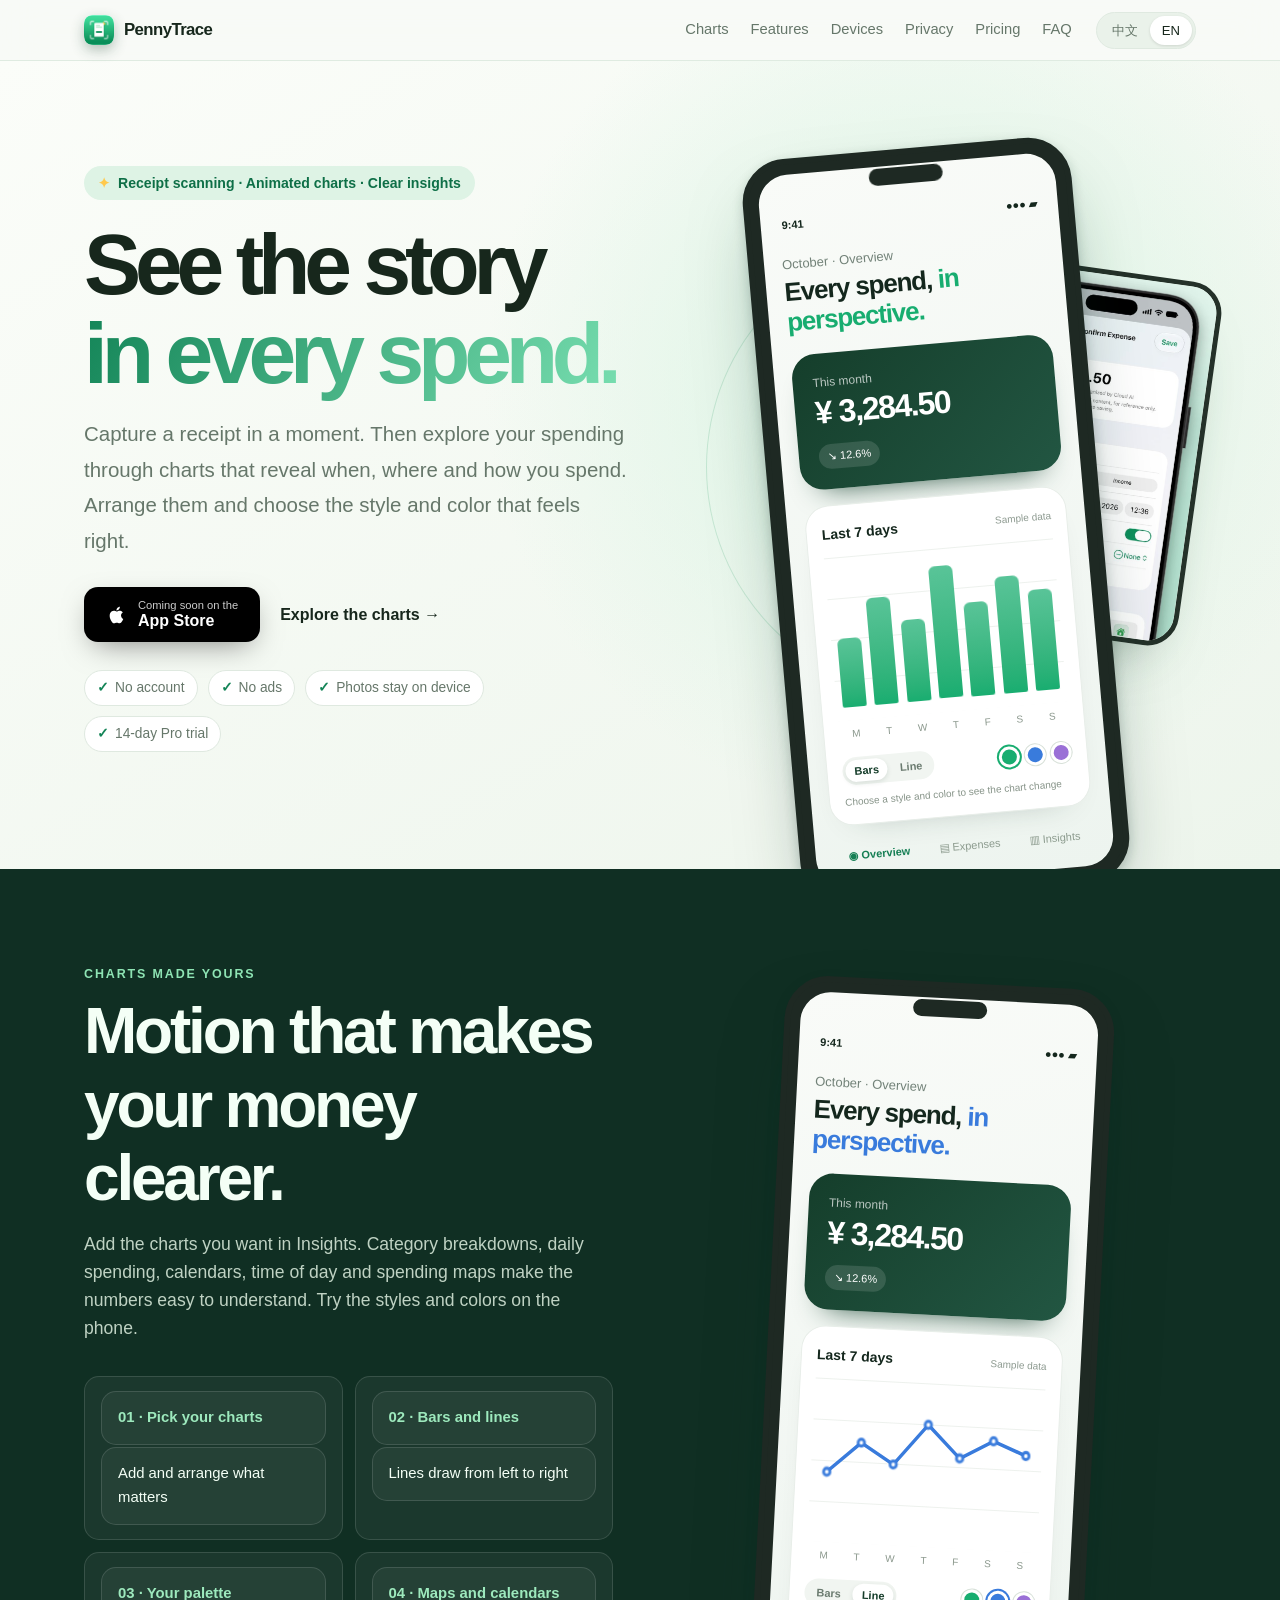
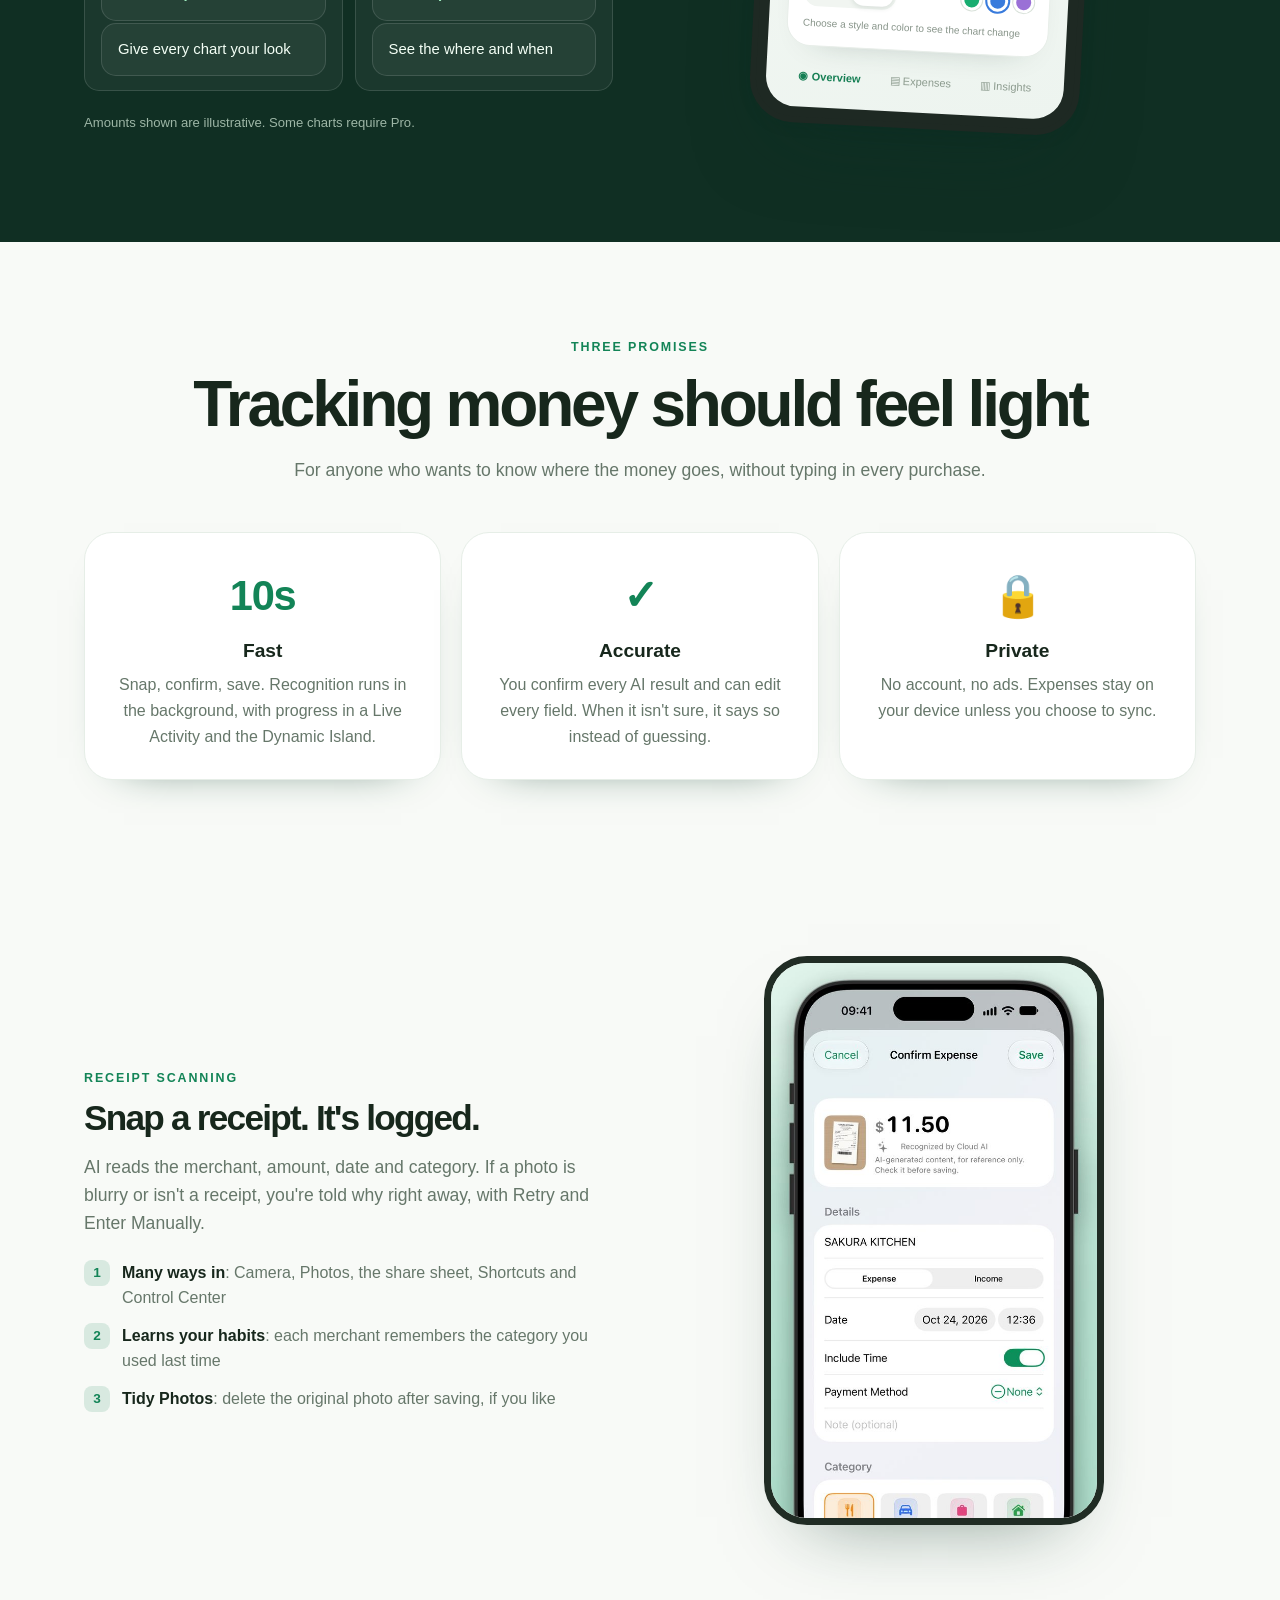
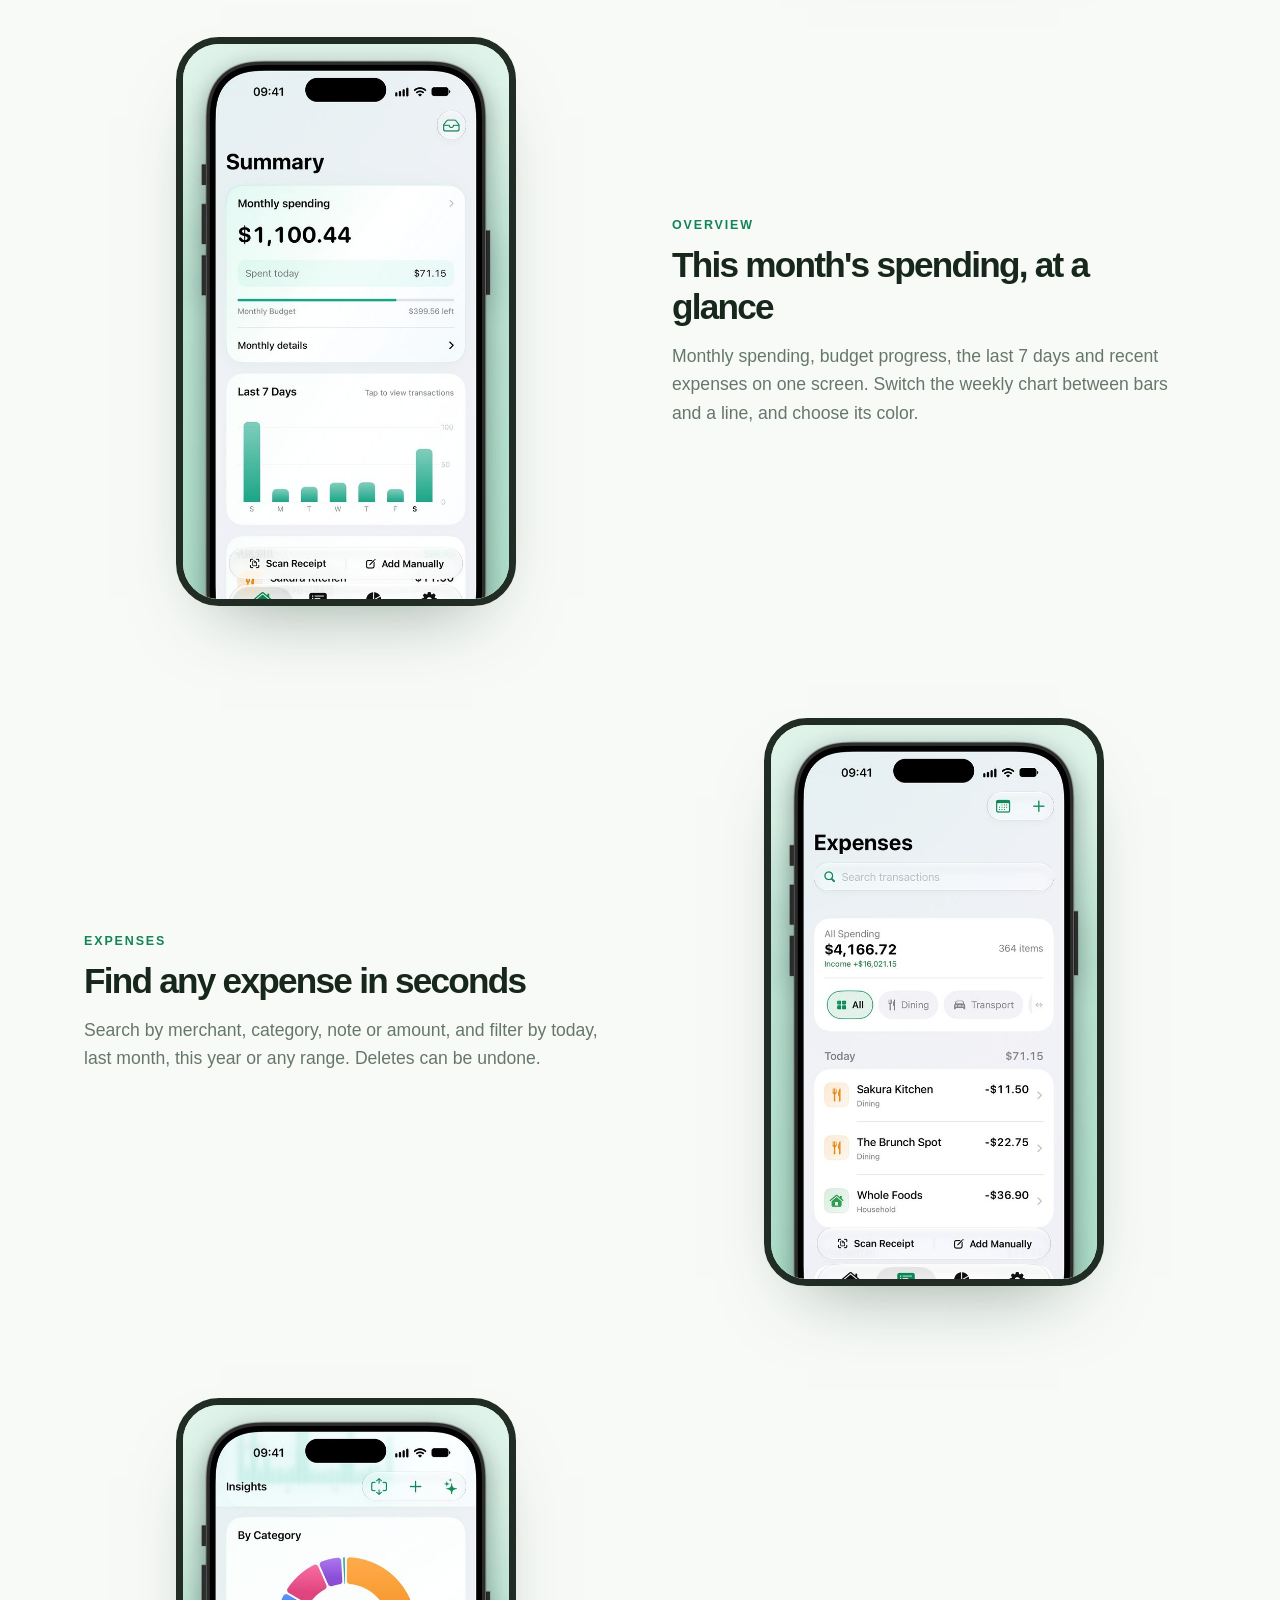
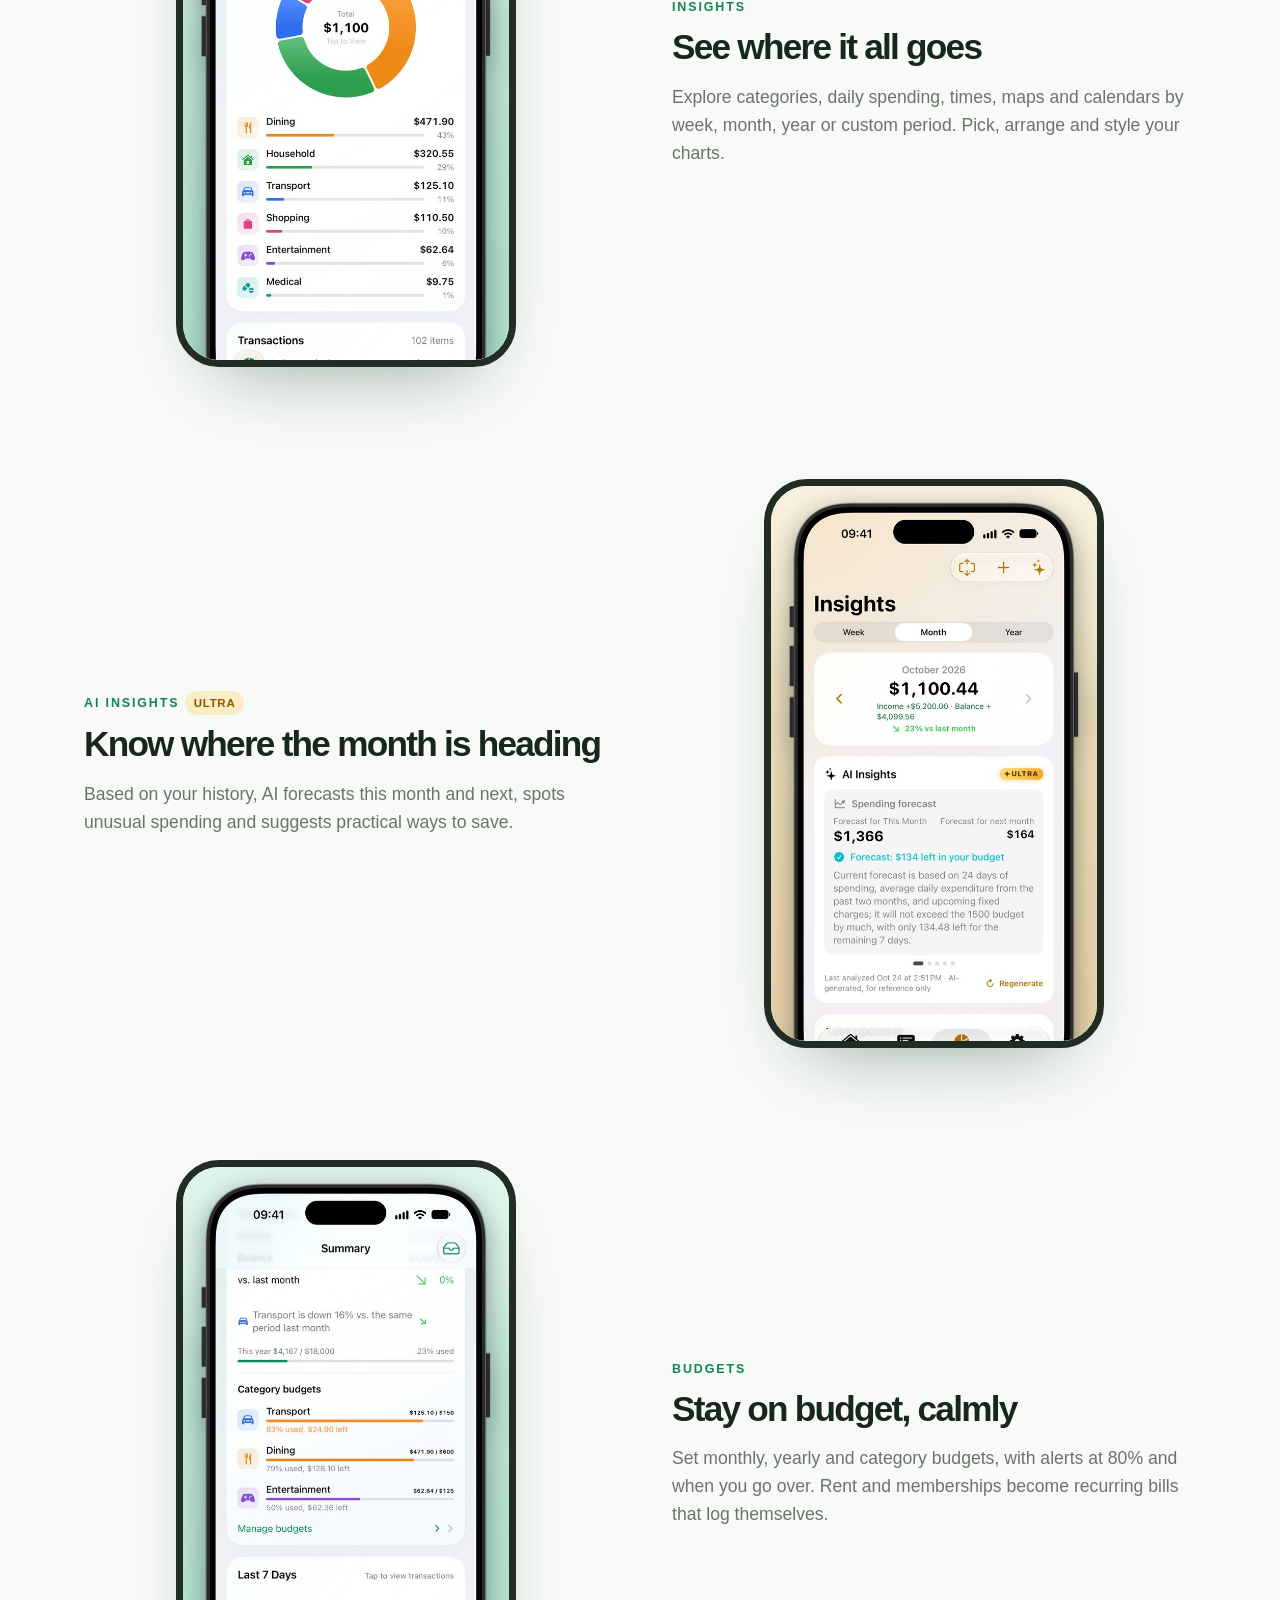
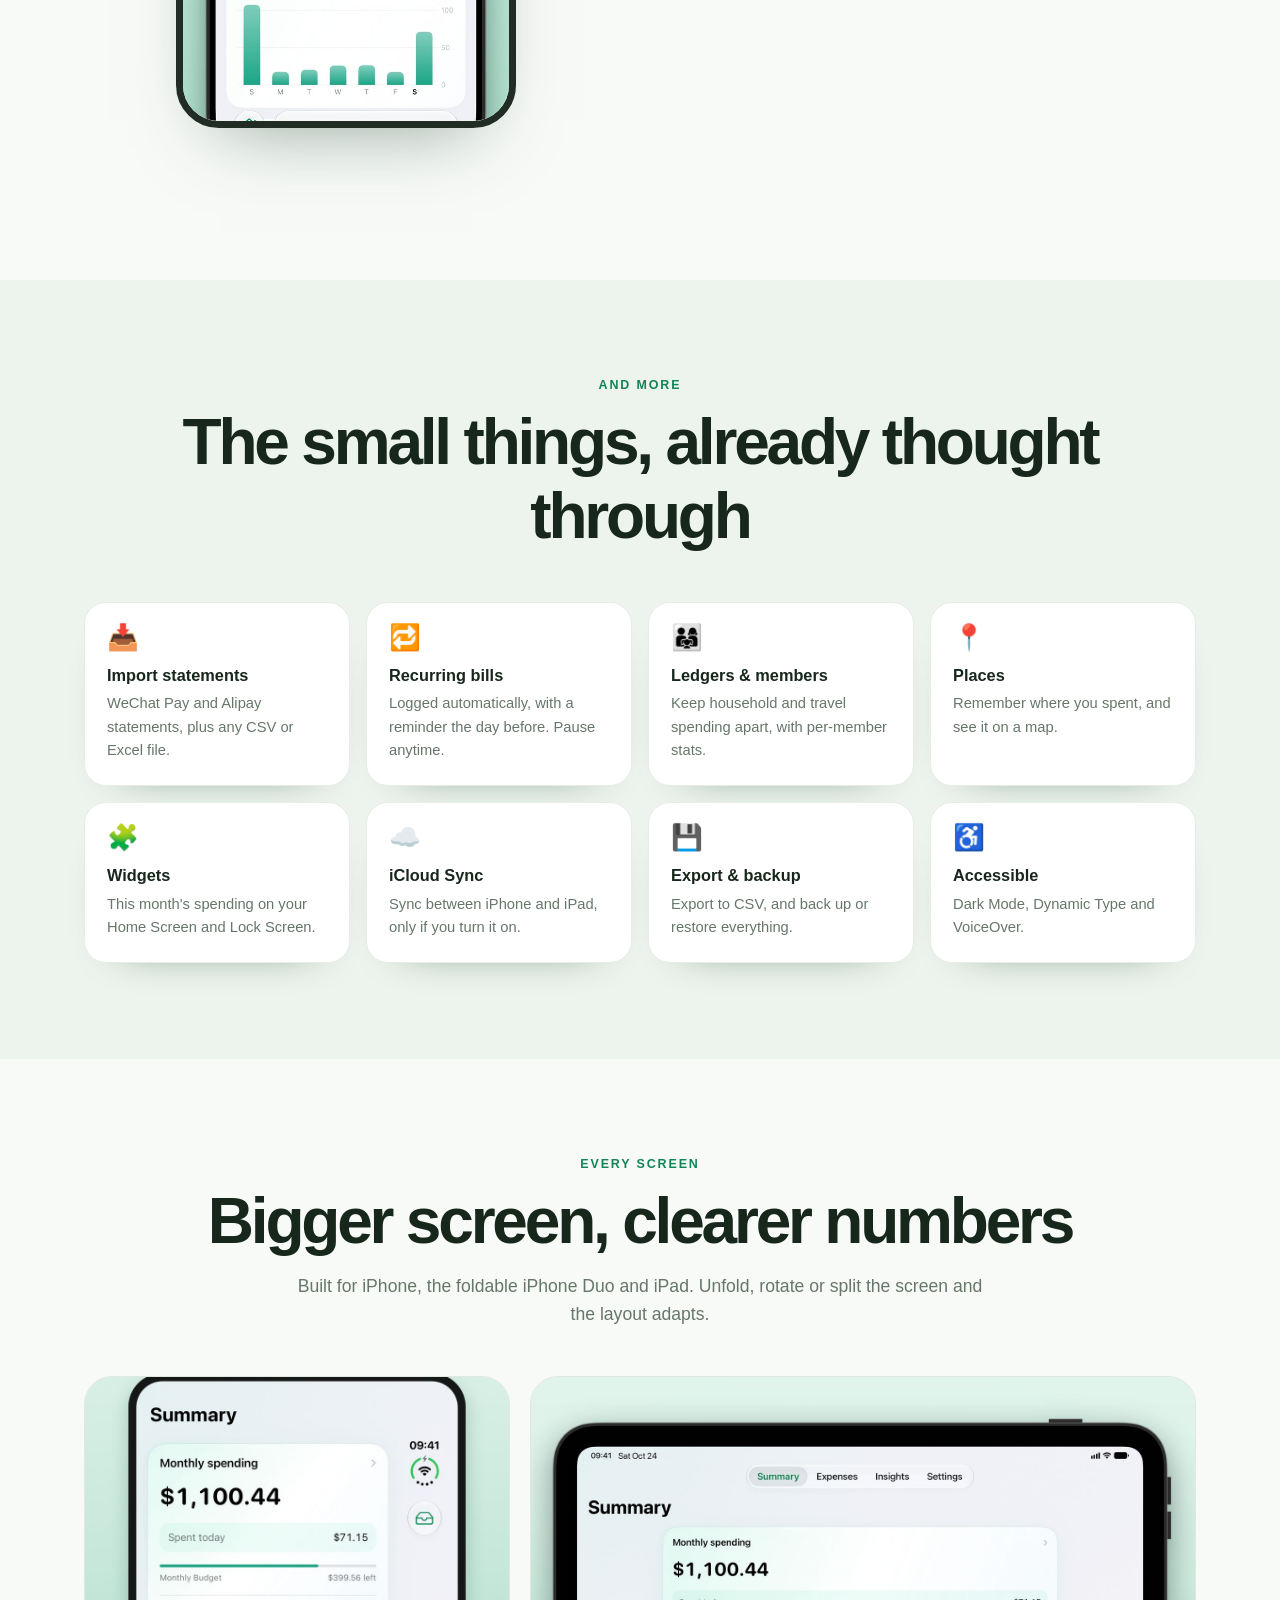
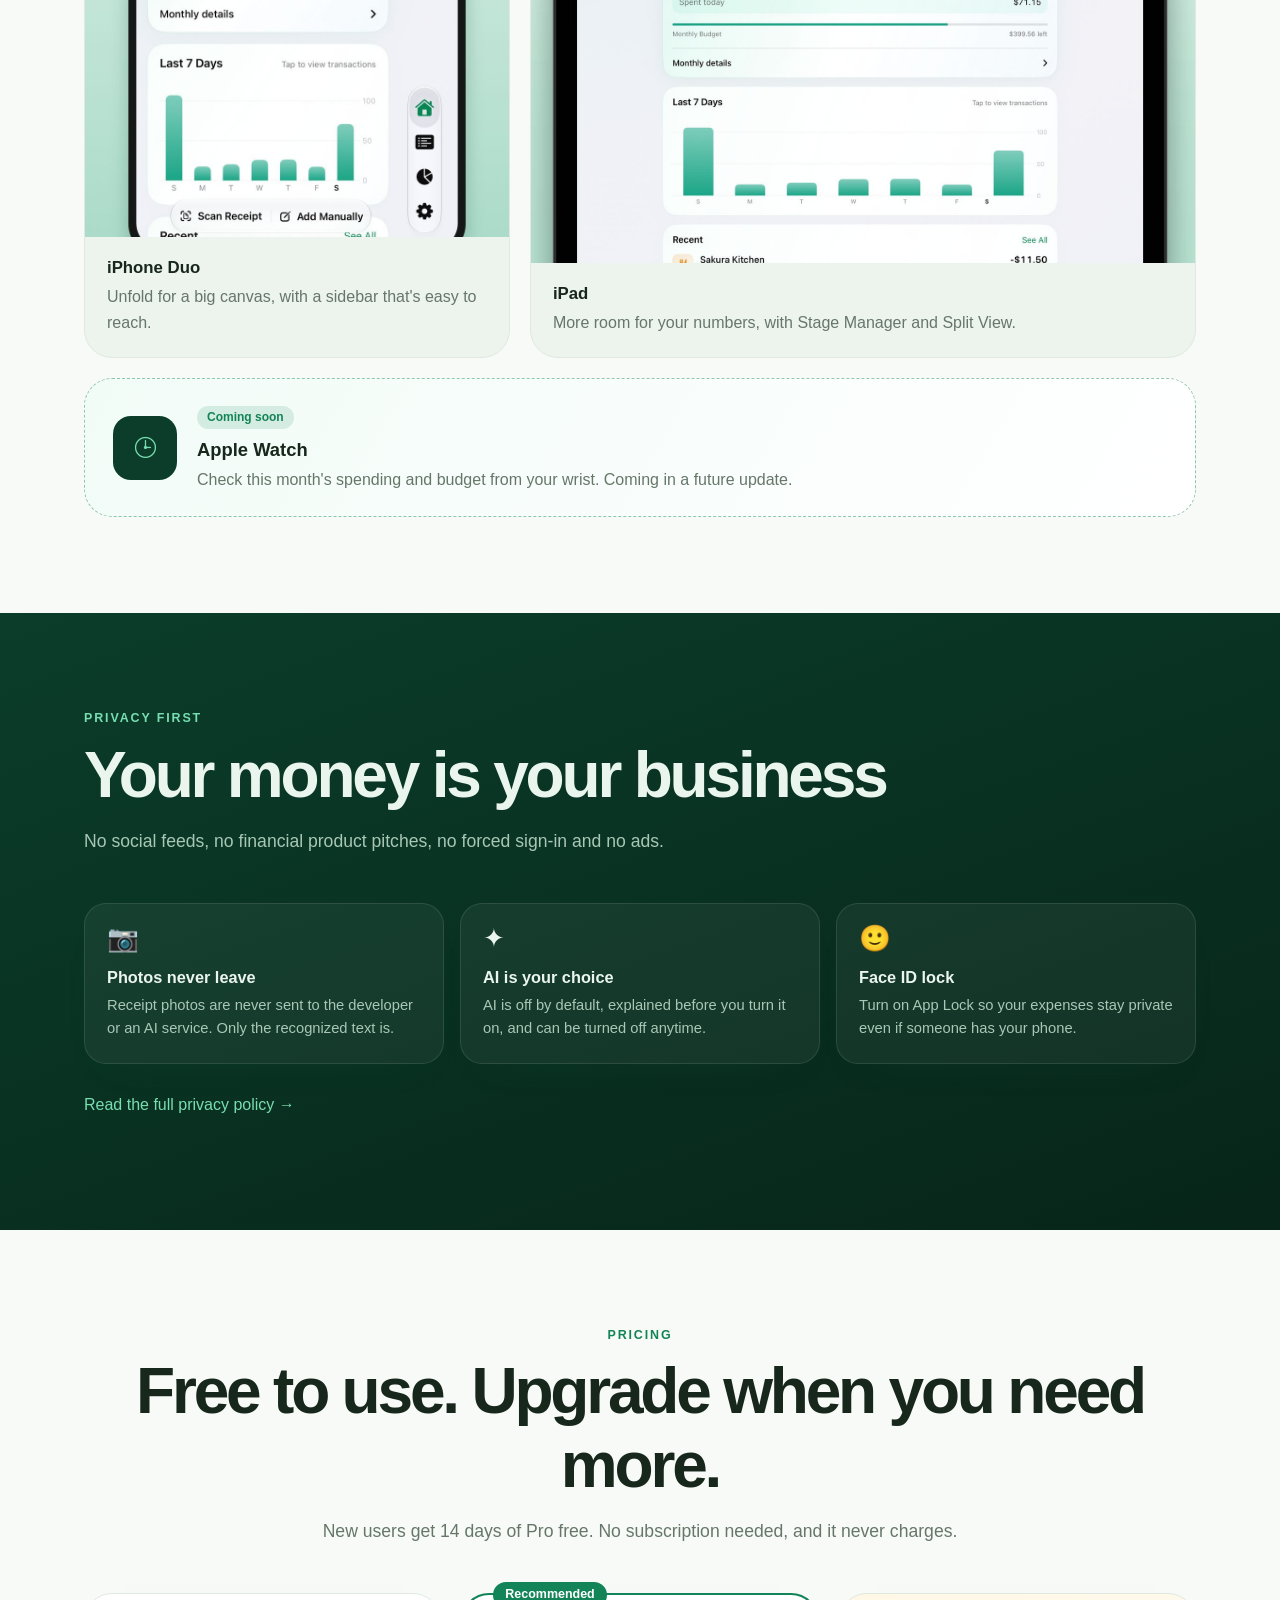
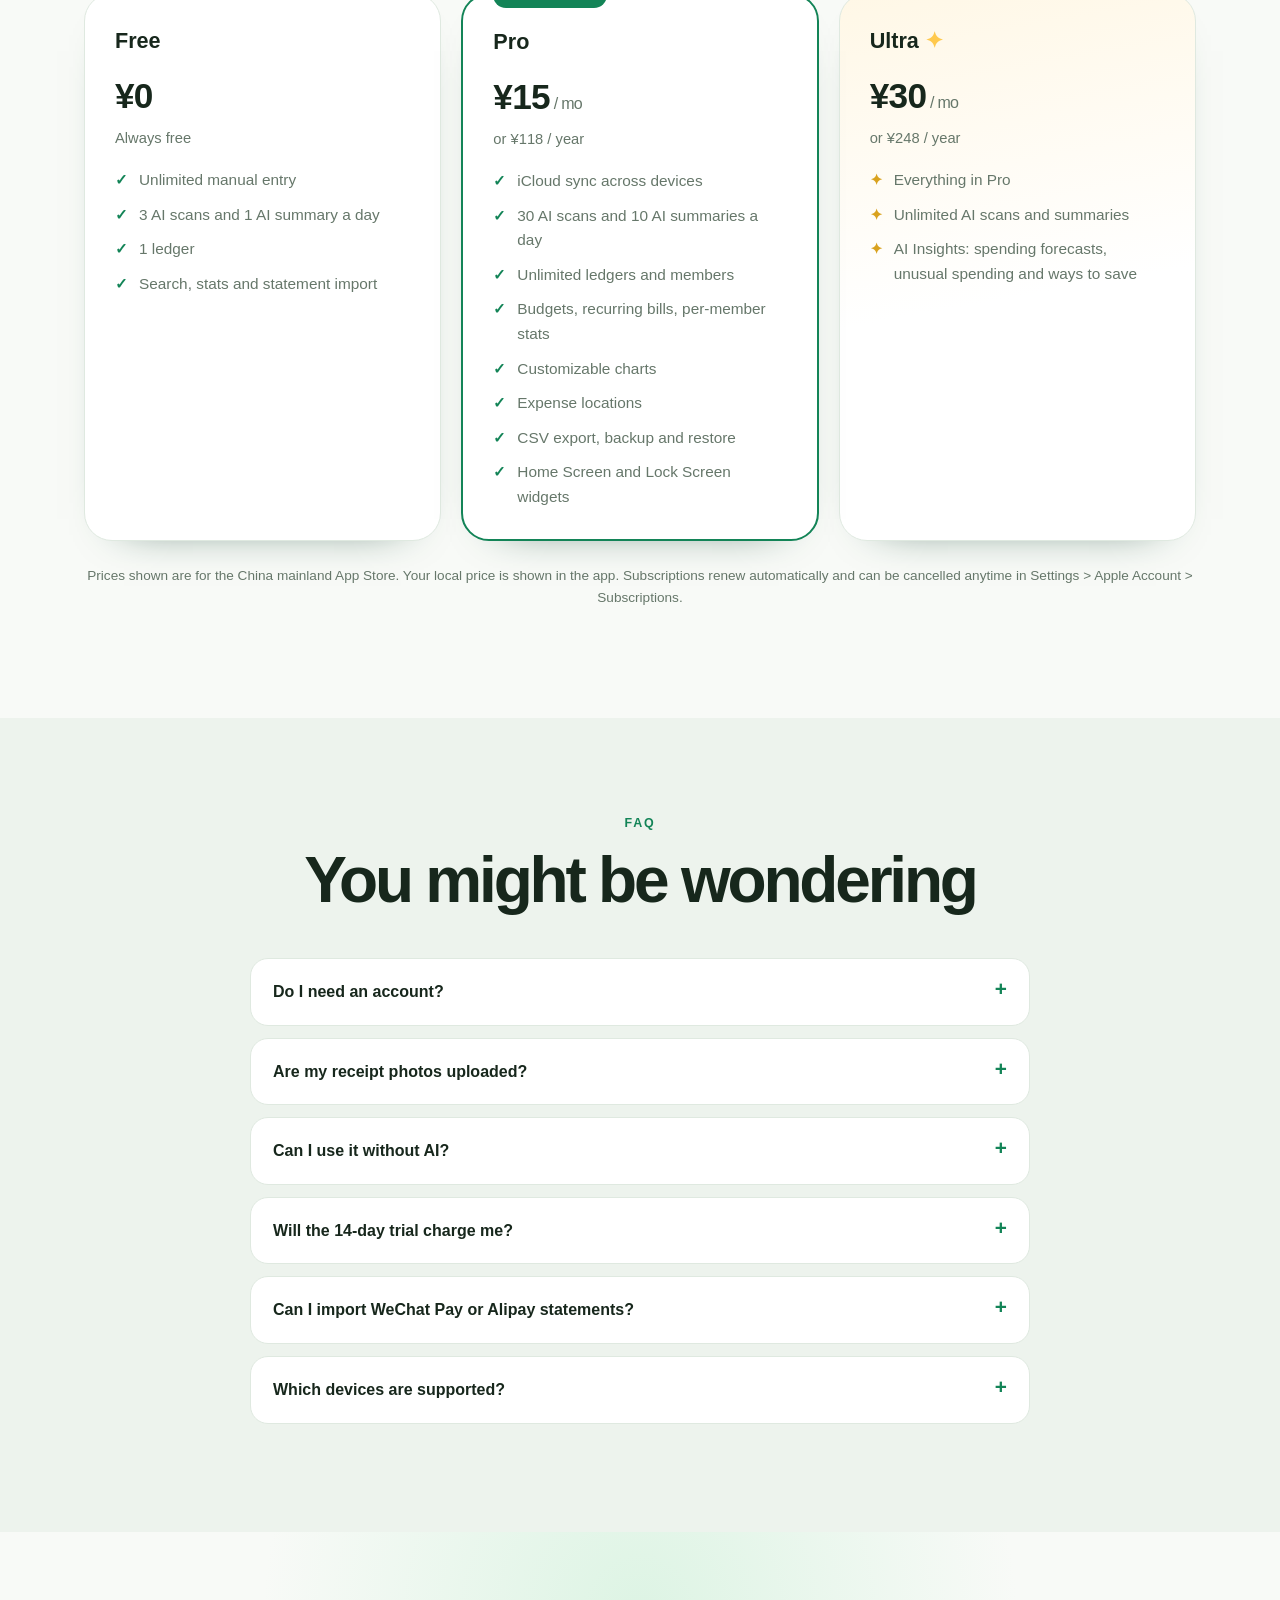
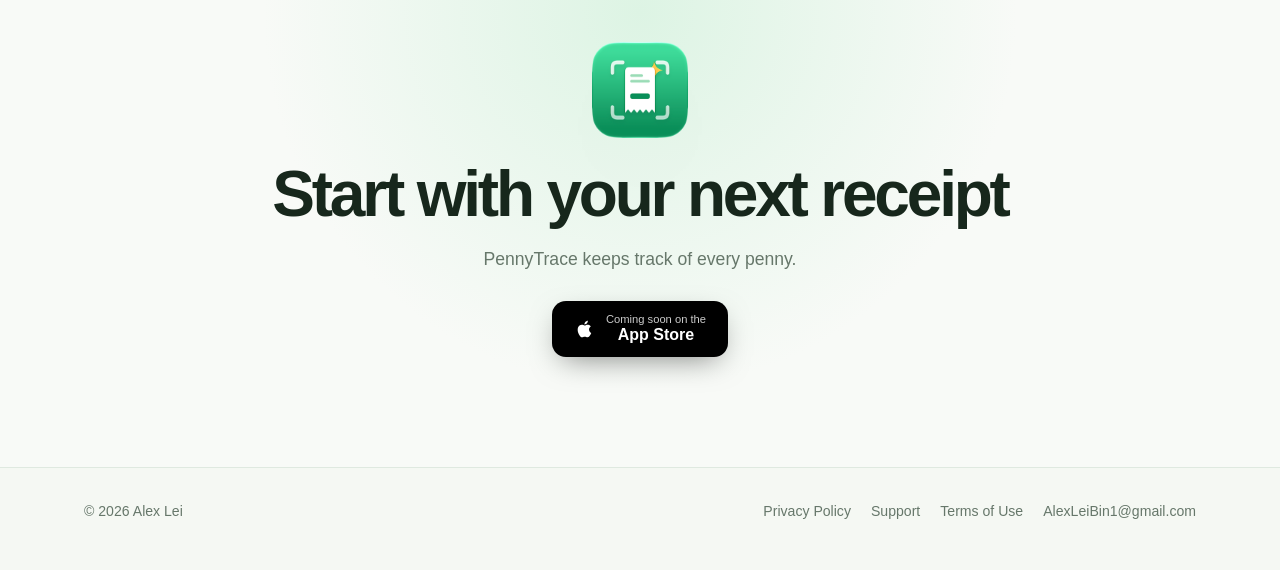
==== commit d6498e0d: "Refresh PennyTrace website and support with animated chart demos" ====
--- a/index.html
+++ b/index.html
@@ -283,6 +283,8 @@
       .phone.b { width: 180px; }
     }
   </style>
+  <link rel="stylesheet" href="site-refresh.css">
+  <link rel="stylesheet" href="chart-demo.css">
 </head>
 <body>
   <nav>
@@ -293,6 +295,7 @@
         <span lang="en">PennyTrace</span>
       </a>
       <div class="navlinks">
+        <a href="#charts"><span lang="zh-Hans">精美图表</span><span lang="en">Charts</span></a>
         <a href="#features"><span lang="zh-Hans">功能</span><span lang="en">Features</span></a>
         <a href="#devices"><span lang="zh-Hans">设备</span><span lang="en">Devices</span></a>
         <a href="#privacy"><span lang="zh-Hans">隐私</span><span lang="en">Privacy</span></a>
@@ -310,15 +313,15 @@
     <div class="wrap">
       <div>
         <span class="eyebrow"><span class="spark">✦</span>
-          <span lang="zh-Hans">AI 识别 · 自动分类 · 支出分析</span>
-          <span lang="en">AI receipt scanning · Auto categories · Insights</span>
+          <span lang="zh-Hans">拍照记账 · 动态图表 · 清晰掌握</span>
+          <span lang="en">Receipt scanning · Animated charts · Clear insights</span>
         </span>
         <h1>
-          <span lang="zh-Hans">小票一拍，<br><span class="grad">每笔都清楚</span></span>
-          <span lang="en">Snap a receipt.<br><span class="grad">Every penny, clear.</span></span>
+          <span lang="zh-Hans">看得见的<br><span class="grad">每一笔生活</span></span>
+          <span lang="en">See the story<br><span class="grad">in every spend.</span></span>
         </h1>
-        <p class="lead" lang="zh-Hans">拍一下小票，AI 帮你填好商家、金额、日期和分类，确认就能保存。从拿出手机到记好一笔，不超过 10 秒。</p>
-        <p class="lead" lang="en">Take a photo of a receipt and AI fills in the merchant, amount, date and category. Confirm and save. From pocket to logged in under 10 seconds.</p>
+        <p class="lead" lang="zh-Hans">拍下小票，轻松记账。再用会动的图表，看清时间、地点和分类里的消费故事。图表怎么排、用什么样式和颜色，都由你决定。</p>
+        <p class="lead" lang="en">Capture a receipt in a moment. Then explore your spending through charts that reveal when, where and how you spend. Arrange them and choose the style and color that feels right.</p>
         <div class="cta">
           <a class="store js-store" href="#download">
             <svg viewBox="0 0 24 24" aria-hidden="true"><path d="M16.37 12.6c-.02-2.3 1.88-3.4 1.96-3.46-1.07-1.56-2.73-1.78-3.32-1.8-1.41-.14-2.76.83-3.47.83-.72 0-1.82-.81-2.99-.79-1.54.02-2.96.9-3.75 2.27-1.6 2.78-.41 6.9 1.15 9.15.76 1.1 1.67 2.34 2.86 2.3 1.15-.05 1.58-.74 2.97-.74 1.38 0 1.78.74 2.99.72 1.24-.02 2.02-1.12 2.77-2.23.87-1.28 1.23-2.52 1.25-2.58-.03-.01-2.4-.92-2.42-3.67zM14.1 5.86c.63-.77 1.06-1.83.94-2.9-.91.04-2.02.61-2.67 1.37-.58.67-1.1 1.76-.96 2.8 1.02.08 2.06-.52 2.69-1.27z"/></svg>
@@ -327,7 +330,7 @@
               <span>App Store</span>
             </span>
           </a>
-          <a class="ghost" href="#features"><span lang="zh-Hans">看看能做什么 →</span><span lang="en">See what it does →</span></a>
+          <a class="ghost" href="#charts"><span lang="zh-Hans">体验动态图表 →</span><span lang="en">Explore the charts →</span></a>
         </div>
         <ul class="chips">
           <li><span lang="zh-Hans">不用注册</span><span lang="en">No account</span></li>
@@ -336,13 +339,32 @@
           <li><span lang="zh-Hans">免费体验 14 天 Pro</span><span lang="en">14-day Pro trial</span></li>
         </ul>
       </div>
-      <div class="stage" aria-hidden="true">
-        <div class="glow"></div>
-        <div class="phone a"><img data-shot="01-scan" src="assets/zh/01-scan.jpg" alt="" width="640" height="1089"></div>
-        <div class="phone b"><img data-shot="05-ai" src="assets/zh/05-ai.jpg" alt="" width="640" height="1089"></div>
+      <div class="stage">
+        <div class="hero-orbit" aria-hidden="true"></div>
+        <div class="chart-demo" data-mode="bar" data-theme="emerald"></div>
+        <div class="hero-scan" aria-hidden="true"><img data-shot="01-scan" src="assets/zh/01-scan.jpg" alt="" width="640" height="1089"></div>
       </div>
     </div>
   </header>
+
+  <section class="showcase" id="charts">
+    <div class="wrap">
+      <div class="reveal">
+        <div class="kicker"><span lang="zh-Hans">你的图表，你来定义</span><span lang="en">Charts made yours</span></div>
+        <h2><span lang="zh-Hans">数据会动，<br>答案也更清楚。</span><span lang="en">Motion that makes<br>your money clearer.</span></h2>
+        <p class="sub" lang="zh-Hans">在「统计」里添加喜欢的图表。分类占比、每日支出、消费日历、消费时段和消费地图，把数字变成一眼能懂的画面。点点右边的手机，试试柱状、折线和不同配色。</p>
+        <p class="sub" lang="en">Add the charts you want in Insights. Category breakdowns, daily spending, calendars, time of day and spending maps make the numbers easy to understand. Try the styles and colors on the phone.</p>
+        <div class="showcase-features">
+          <span><b><span lang="zh-Hans">01 · 自选图表</span><span lang="en">01 · Pick your charts</span></b><span lang="zh-Hans">按你的习惯添加、排序</span><span lang="en">Add and arrange what matters</span></span>
+          <span><b><span lang="zh-Hans">02 · 柱状与折线</span><span lang="en">02 · Bars and lines</span></b><span lang="zh-Hans">线条从左到右绘出</span><span lang="en">Lines draw from left to right</span></span>
+          <span><b><span lang="zh-Hans">03 · 多种配色</span><span lang="en">03 · Your palette</span></b><span lang="zh-Hans">让每张图表更像你</span><span lang="en">Give every chart your look</span></span>
+          <span><b><span lang="zh-Hans">04 · 地图与日历</span><span lang="en">04 · Maps and calendars</span></b><span lang="zh-Hans">发现消费的时间与地点</span><span lang="en">See the where and when</span></span>
+        </div>
+        <p class="showcase-note"><span lang="zh-Hans">手机中的金额为演示数据。部分图表需要 Pro。</span><span lang="en">Amounts shown are illustrative. Some charts require Pro.</span></p>
+      </div>
+      <div class="chart-demo" data-mode="line" data-theme="ocean"></div>
+    </div>
+  </section>
 
   <section>
     <div class="wrap center reveal">
@@ -394,8 +416,8 @@
         <div class="text">
           <div class="kicker"><span lang="zh-Hans">概览</span><span lang="en">Overview</span></div>
           <h3><span lang="zh-Hans">这个月花了多少，一眼就知道</span><span lang="en">This month's spending, at a glance</span></h3>
-          <p class="sub" lang="zh-Hans">本月支出、预算进度、近 7 天走势和最近账单都在一页。快速记账条常驻顶部，一点就能记。</p>
-          <p class="sub" lang="en">Monthly spending, budget progress, the last 7 days and recent expenses on one screen. The quick-add bar is always one tap away.</p>
+          <p class="sub" lang="zh-Hans">本月支出、预算进度、近 7 天走势和最近账单都在一页。近 7 天图表可以切换柱状或折线，并选择喜欢的颜色。</p>
+          <p class="sub" lang="en">Monthly spending, budget progress, the last 7 days and recent expenses on one screen. Switch the weekly chart between bars and a line, and choose its color.</p>
         </div>
         <div class="shot"><img data-shot="02-overview" src="assets/zh/02-overview.jpg" alt="" loading="lazy" width="640" height="1089"></div>
       </div>
@@ -414,8 +436,8 @@
         <div class="text">
           <div class="kicker"><span lang="zh-Hans">统计</span><span lang="en">Insights</span></div>
           <h3><span lang="zh-Hans">看清钱花在哪</span><span lang="en">See where it all goes</span></h3>
-          <p class="sub" lang="zh-Hans">按周、月、年或自定义时间，查看分类占比、每日支出和趋势。图表可以自选，按你的习惯排列。</p>
-          <p class="sub" lang="en">Weekly, monthly, yearly or custom stats with category breakdowns, daily spending and trends. Pick the charts you care about and arrange them your way.</p>
+          <p class="sub" lang="zh-Hans">按周、月、年或自定义时间，查看分类、每日支出、消费时段、地图与日历。图表可自选、排序，切换样式与配色。</p>
+          <p class="sub" lang="en">Explore categories, daily spending, times, maps and calendars by week, month, year or custom period. Pick, arrange and style your charts.</p>
         </div>
         <div class="shot"><img data-shot="04-stats" src="assets/zh/04-stats.jpg" alt="" loading="lazy" width="640" height="1089"></div>
       </div>
@@ -499,7 +521,7 @@
         <div class="tile"><div class="ic">🙂</div><h4><span lang="zh-Hans">面容 ID 锁</span><span lang="en">Face ID lock</span></h4><p lang="zh-Hans">打开 App 锁，别人拿到手机也看不到你的账。</p><p lang="en">Turn on App Lock so your expenses stay private even if someone has your phone.</p></div>
       </div>
       <p style="margin-top: 28px;">
-        <a href="https://willraylei.github.io/SnapExpense-legal/privacy-policy.html"><span lang="zh-Hans">阅读完整隐私政策 →</span><span lang="en">Read the full privacy policy →</span></a>
+        <a href="privacy-policy.html"><span lang="zh-Hans">阅读完整隐私政策 →</span><span lang="en">Read the full privacy policy →</span></a>
       </p>
     </div>
   </section>
@@ -616,8 +638,8 @@
     <div class="wrap">
       <span>© 2026 Alex Lei <span lang="zh-Hans">雷斌</span></span>
       <div class="links">
-        <a href="https://willraylei.github.io/SnapExpense-legal/privacy-policy.html"><span lang="zh-Hans">隐私政策</span><span lang="en">Privacy Policy</span></a>
-        <a href="https://willraylei.github.io/SnapExpense-legal/support.html"><span lang="zh-Hans">技术支持</span><span lang="en">Support</span></a>
+        <a href="privacy-policy.html"><span lang="zh-Hans">隐私政策</span><span lang="en">Privacy Policy</span></a>
+        <a href="support.html"><span lang="zh-Hans">技术支持</span><span lang="en">Support</span></a>
         <a href="https://www.apple.com/legal/internet-services/itunes/dev/stdeula/"><span lang="zh-Hans">使用条款</span><span lang="en">Terms of Use</span></a>
         <a href="mailto:AlexLeiBin1@gmail.com">AlexLeiBin1@gmail.com</a>
       </div>
@@ -654,6 +676,7 @@
       document.querySelectorAll("img[data-shot]").forEach(img => { img.src = `assets/${lang}/${img.dataset.shot}.jpg`; });
       document.querySelector(".plan.pro").dataset.badge = lang === "en" ? "Recommended" : "推荐";
       try { localStorage.setItem("pt-lang", lang); } catch (e) {}
+      document.dispatchEvent(new Event("pennytrace:language"));
     }
     document.querySelectorAll("[data-set-lang]").forEach(b => b.addEventListener("click", () => setLang(b.dataset.setLang)));
     setLang(initial);
@@ -667,5 +690,6 @@
       document.querySelectorAll(".reveal").forEach(el => io.observe(el));
     }
   </script>
+  <script src="chart-demo.js" defer></script>
 </body>
 </html>
--- a/site-refresh.css
+++ b/site-refresh.css
@@ -0,0 +1,80 @@
+/* Shared 2026 visual language for the marketing and support pages. */
+:root {
+  color-scheme: light;
+  --accent: #138457; --emerald: #138457; --mint: #78deb0;
+  --bg: #f8faf7; --bg-soft: #edf3ed; --card: #fff;
+  --text: #17271c; --secondary: #66776a; --line: #dfe9e0;
+  --shadow: 0 36px 75px -44px #163e2d8a;
+}
+body { background: var(--bg); color: var(--text); }
+nav { background: #f8faf7e8; border-bottom-color: #dfebe1; }
+nav .brand { letter-spacing: -.035em; }
+nav .brand img { box-shadow: 0 5px 13px #214b3152; }
+.switch { background: #eaf2ea; }
+.switch button { min-width: 42px; }
+section { scroll-margin-top: 78px; }
+.hero { background: radial-gradient(circle at 72% 40%, #d9f4e3 0, transparent 42%), linear-gradient(150deg, #fbfdf9, #edf5ec); }
+.hero .wrap { padding-top: 86px; padding-bottom: 82px; }
+.hero h1 { font-size: clamp(3.1rem, 6.7vw, 6rem); line-height: 1.035; letter-spacing: -.072em; }
+.hero .lead { font-size: clamp(1.07rem, 2vw, 1.28rem); line-height: 1.75; }
+.eyebrow { background: #def3e5; color: #0e6f47; }
+h2, .feature h3 { letter-spacing: -.05em; }
+h2 { font-size: clamp(2.2rem, 5vw, 4rem); }
+.kicker { font-size: .78rem; letter-spacing: .15em; }
+.promise, .tile, .plan, .card, details { box-shadow: 0 18px 45px -40px #12442f; }
+.promise, .tile { border-color: #e6eee7; }
+.stage { height: 640px; display: grid; place-items: center; }
+.hero .chart-demo { position: relative; z-index: 2; transform: rotate(-5deg); }
+.hero-scan { position: absolute; right: -1%; top: 19%; width: 220px; border-radius: 32px; border: 5px solid #243129; overflow: hidden; box-shadow: 0 34px 60px -38px #193d2a9c; transform: rotate(8deg); }
+.hero-scan img { width: 100%; }
+.hero-orbit { position: absolute; width: 460px; height: 460px; border: 1px solid #83c8a55c; border-radius: 50%; background: radial-gradient(circle, #bdedcf54, transparent 63%); }
+.showcase { background: #102f23; color: #f4fff6; overflow: hidden; }
+.showcase .wrap { display: grid; grid-template-columns: minmax(0,1fr) minmax(0,1fr); gap: 54px; align-items: center; }
+.showcase .kicker { color: #8ee4b4; }
+.showcase h2 { max-width: 11em; }
+.showcase .sub { color: #bfd2c3; }
+.showcase .chart-demo { margin: auto; transform: rotate(3deg); }
+.showcase-features { display: grid; grid-template-columns: repeat(2,minmax(0,1fr)); gap: 12px; margin-top: 34px; }
+.showcase-features span { display: block; padding: 14px 16px; border: 1px solid #ffffff21; border-radius: 15px; background: #ffffff0c; font-size: .93rem; }
+.showcase-features b { display: block; margin-bottom: 2px; color: #9de9bd; }
+.showcase-note { color: #9db6a6; font-size: .82rem; margin-top: 21px; }
+.feature .shot { border: 7px solid #202c24; border-radius: 43px; }
+.final { background: radial-gradient(circle at 50% 15%, #ddf4e4, transparent 48%); }
+footer { background: #f5f8f3; }
+/* Support page uses the same palette, but keeps its reading width. */
+body.support-page header { text-align: left; background: linear-gradient(145deg,#f8fbf7,#e7f3e8); padding: 68px 0; }
+body.support-page header .wrap { max-width: 1120px; display: grid; grid-template-columns: minmax(0,1fr) 285px; gap: 64px; align-items: center; }
+body.support-page header img { margin: 0 0 22px; }
+body.support-page header h1 { font-size: clamp(2.8rem,6vw,5rem); letter-spacing: -.065em; }
+body.support-page header .lead { margin: 0; }
+body.support-page .topics { justify-content: flex-start; }
+body.support-page .support-art { width: 100%; }
+body.support-page .support-art .chart-phone { transform: rotate(5deg); }
+body.support-page main { padding-top: 36px; }
+body.support-page .group { scroll-margin-top: 82px; }
+body.support-page .group h2 { font-size: 1.65rem; letter-spacing: -.035em; }
+body.support-page details { border-radius: 20px; }
+body.support-page details[open] { border-color: #82cba3; }
+body.support-page .more a, body.support-page .card { box-shadow: 0 18px 46px -38px #12442f; }
+@media (max-width: 960px) {
+  .hero .wrap { gap: 20px; }
+  .showcase .wrap { grid-template-columns: 1fr; }
+  .showcase .chart-demo { margin-top: 36px; }
+  body.support-page header .wrap { gap: 26px; }
+}
+@media (max-width: 720px) {
+  .hero .wrap { padding-top: 50px; padding-bottom: 48px; }
+  .hero h1 { font-size: clamp(3rem, 12vw, 4.5rem); }
+  .stage { height: 605px; }
+  .hero-scan { width: 160px; right: 0; top: 25%; }
+  .hero .chart-demo { transform: rotate(-3deg) translateX(-14px); }
+  .showcase-features { grid-template-columns: 1fr 1fr; }
+  body.support-page header .wrap { grid-template-columns: 1fr; }
+  body.support-page .support-art { display: none; }
+  body.support-page header { padding: 48px 0; }
+}
+@media (max-width: 420px) {
+  .hero-scan { opacity: .42; right: -28px; }
+  .showcase-features { grid-template-columns: 1fr; }
+}
+@media (prefers-reduced-motion: reduce) { .hero .chart-demo, .showcase .chart-demo, .hero-scan { transform: none; } }
--- a/chart-demo.css
+++ b/chart-demo.css
@@ -0,0 +1,51 @@
+/* Shared interactive chart artwork for the website and support page. */
+:root { --site-ink: #14271d; --site-muted: #68776c; --site-surface: #ffffff; }
+.chart-demo { --chart-accent: #18ad70; width: min(100%, 330px); color: var(--site-ink); }
+.chart-demo[data-theme="ocean"] { --chart-accent: #397bdc; }
+.chart-demo[data-theme="dusk"] { --chart-accent: #9a70d6; }
+.chart-phone { position: relative; overflow: hidden; padding: 10px; border: 6px solid #1e2923; border-radius: 44px; background: #1e2923; box-shadow: 0 36px 80px -30px #092e2380, 0 4px 12px #092e2333; }
+.chart-phone::before { content: ""; position: absolute; z-index: 2; top: 12px; left: 50%; width: 74px; height: 17px; border-radius: 12px; transform: translateX(-50%); background: #1e2923; }
+.chart-screen { min-height: 580px; padding: 42px 18px 22px; border-radius: 30px; background: linear-gradient(165deg, #f9fbf8, #edf4ef); }
+.chart-status { display: flex; justify-content: space-between; font-size: 11px; font-weight: 750; padding: 0 3px 20px; }
+.chart-greeting { font-size: 13px; color: #728278; }
+.chart-screen h3 { margin: 3px 0 18px; font-size: 26px; line-height: 1.14; letter-spacing: -.045em; }
+.chart-screen h3 span { color: var(--chart-accent); }
+.chart-summary { border-radius: 24px; padding: 20px; color: #fff; background: linear-gradient(135deg, #153e2b, #225642); box-shadow: 0 18px 30px -22px #123f2c; }
+.chart-summary small { display: block; opacity: .7; font-size: 12px; }
+.chart-summary strong { display: block; font-size: 32px; line-height: 1.25; letter-spacing: -.05em; }
+.chart-summary em { display: inline-block; margin-top: 12px; padding: 4px 9px; border-radius: 999px; background: #ffffff20; font-size: 11px; font-style: normal; }
+.chart-panel { margin-top: 16px; border: 1px solid #e8eee9; border-radius: 24px; background: #fff; padding: 17px 15px 14px; box-shadow: 0 15px 35px -29px #17382a6b; }
+.chart-panel-title { display: flex; align-items: center; justify-content: space-between; gap: 6px; font-size: 14px; font-weight: 750; }
+.chart-panel-title small { color: #8d9a90; font-size: 10px; font-weight: 500; }
+.chart-plot { position: relative; height: 165px; margin: 10px 0 6px; background: repeating-linear-gradient(to top, transparent 0, transparent 39px, #edf1ed 40px, transparent 41px); }
+.chart-bars { position: absolute; inset: 8px 5px 13px; display: flex; justify-content: space-around; align-items: flex-end; gap: 7px; }
+.chart-bar { flex: 1; height: var(--height); max-width: 24px; border-radius: 6px 6px 2px 2px; background: linear-gradient(180deg, color-mix(in srgb, var(--chart-accent) 72%, white), var(--chart-accent)); transform: scaleY(0); transform-origin: bottom; }
+.chart-demo.playing[data-mode="bar"] .chart-bar { animation: chart-rise .66s cubic-bezier(.2,.75,.18,1) both; animation-delay: var(--delay); }
+.chart-line { position: absolute; inset: 7px 5px 5px; width: calc(100% - 10px); height: calc(100% - 12px); overflow: visible; opacity: 0; }
+.chart-line polyline { fill: none; stroke: var(--chart-accent); stroke-width: 3.5; stroke-linecap: round; stroke-linejoin: round; stroke-dasharray: 600; stroke-dashoffset: 600; }
+.chart-line circle { fill: white; stroke: var(--chart-accent); stroke-width: 3; opacity: 0; }
+.chart-demo[data-mode="line"] .chart-bars { visibility: hidden; }
+.chart-demo[data-mode="line"] .chart-line { opacity: 1; }
+.chart-demo.playing[data-mode="line"] .chart-line polyline { animation: chart-draw 1.25s cubic-bezier(.33,.02,.2,1) forwards; }
+.chart-demo.playing[data-mode="line"] .chart-line circle { animation: chart-dot .25s ease forwards; animation-delay: var(--delay); }
+.chart-days { display: flex; justify-content: space-around; color: #8b988d; font-size: 10px; }
+.chart-controls { display: flex; align-items: center; justify-content: space-between; gap: 8px; margin-top: 15px; }
+.chart-modes { display: flex; gap: 3px; background: #f1f5f1; border-radius: 999px; padding: 3px; }
+.chart-modes button { border: 0; border-radius: 999px; padding: 5px 9px; color: #6b7b70; background: transparent; font-size: 11px; font-weight: 650; cursor: pointer; }
+.chart-modes button[aria-pressed="true"] { color: #143c29; background: #fff; box-shadow: 0 2px 5px #163b231c; }
+.chart-colors { display: flex; gap: 5px; }
+.chart-colors button { width: 21px; height: 21px; padding: 0; border: 3px solid white; border-radius: 50%; background: var(--swatch); box-shadow: 0 0 0 1px #d8e1d9; cursor: pointer; }
+.chart-colors button[aria-pressed="true"] { box-shadow: 0 0 0 2px var(--swatch); }
+.chart-foot { margin: 9px 0 0; color: #879489; font-size: 10px; }
+.chart-tabbar { display: flex; justify-content: space-around; margin-top: 22px; color: #8c9b8e; font-size: 11px; }
+.chart-tabbar strong { color: #147e53; }
+.chart-demo-compact { width: min(100%, 285px); }
+.chart-demo-compact .chart-screen { min-height: 550px; }
+@keyframes chart-rise { to { transform: scaleY(1); } }
+@keyframes chart-draw { to { stroke-dashoffset: 0; } }
+@keyframes chart-dot { to { opacity: 1; } }
+@media (prefers-reduced-motion: reduce) {
+  .chart-demo .chart-bar { transform: none; animation: none !important; }
+  .chart-demo .chart-line polyline { stroke-dashoffset: 0; animation: none !important; }
+  .chart-demo .chart-line circle { opacity: 1; animation: none !important; }
+}
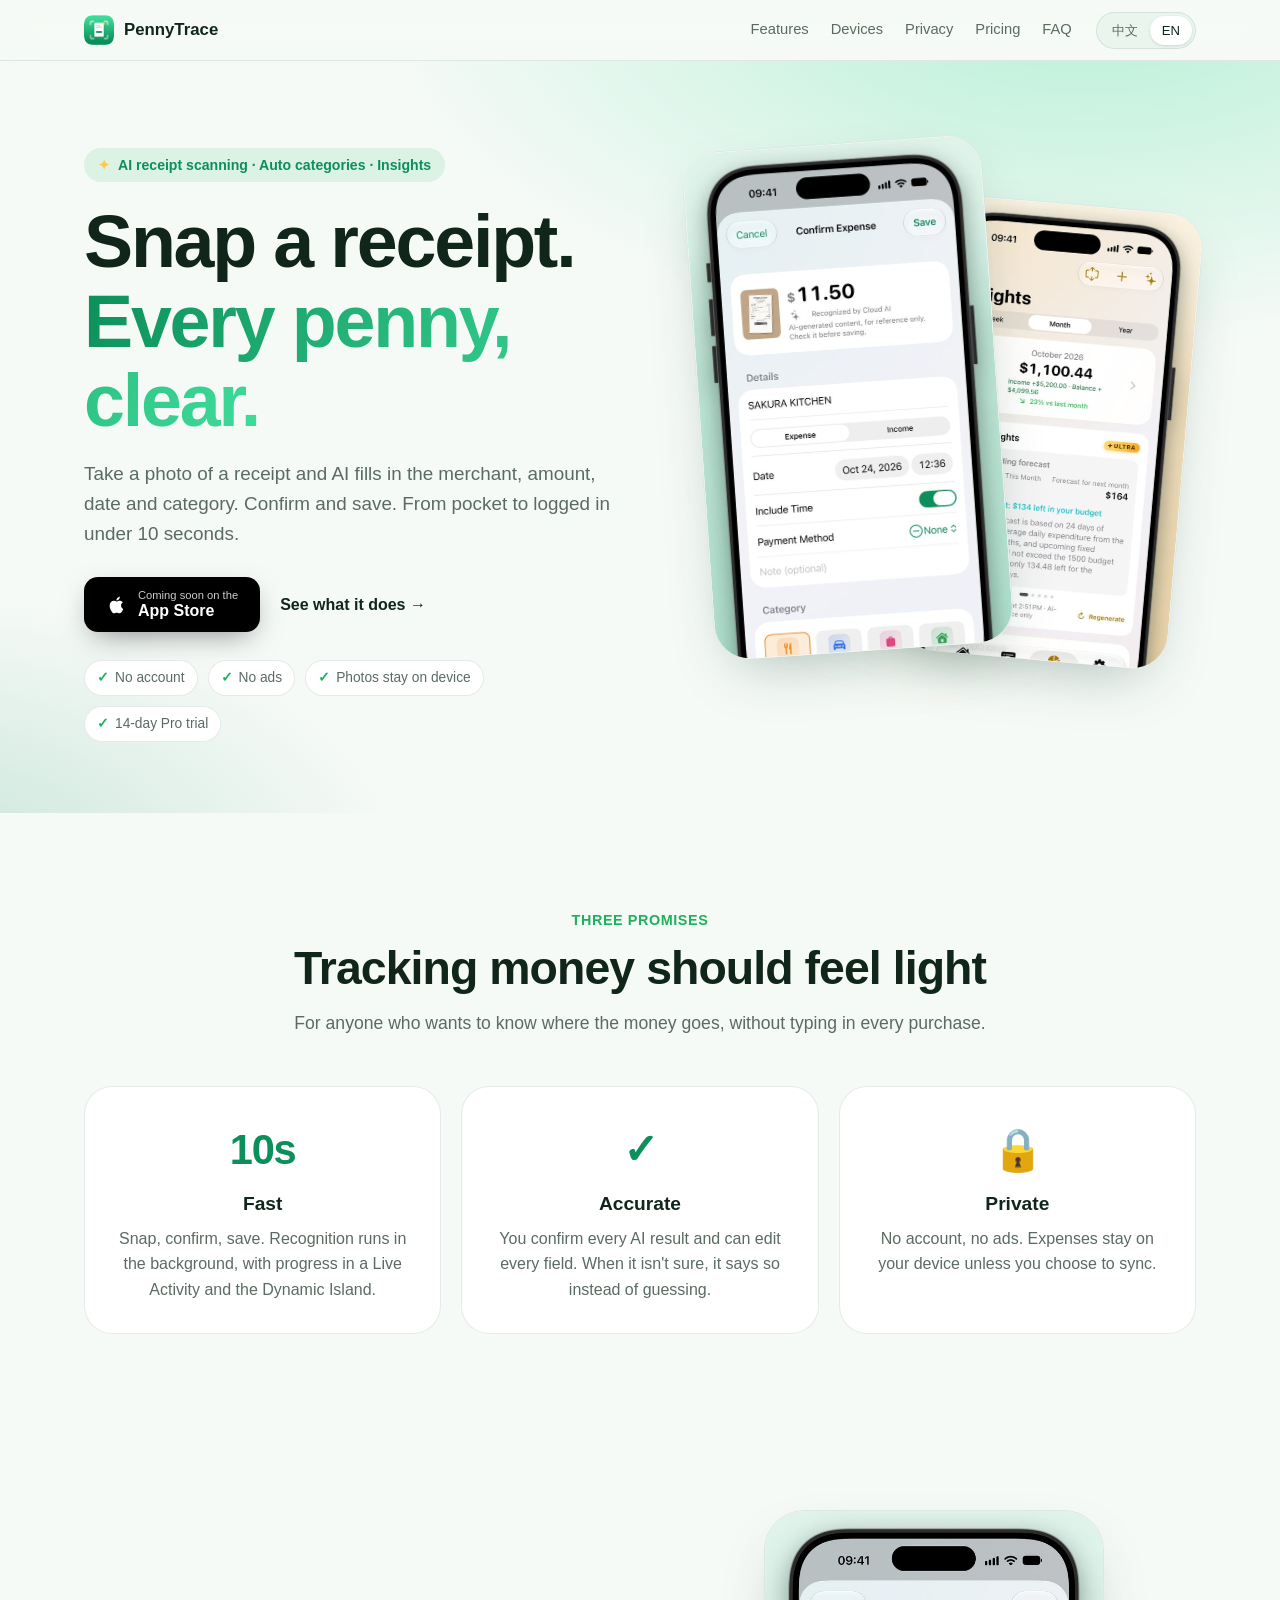
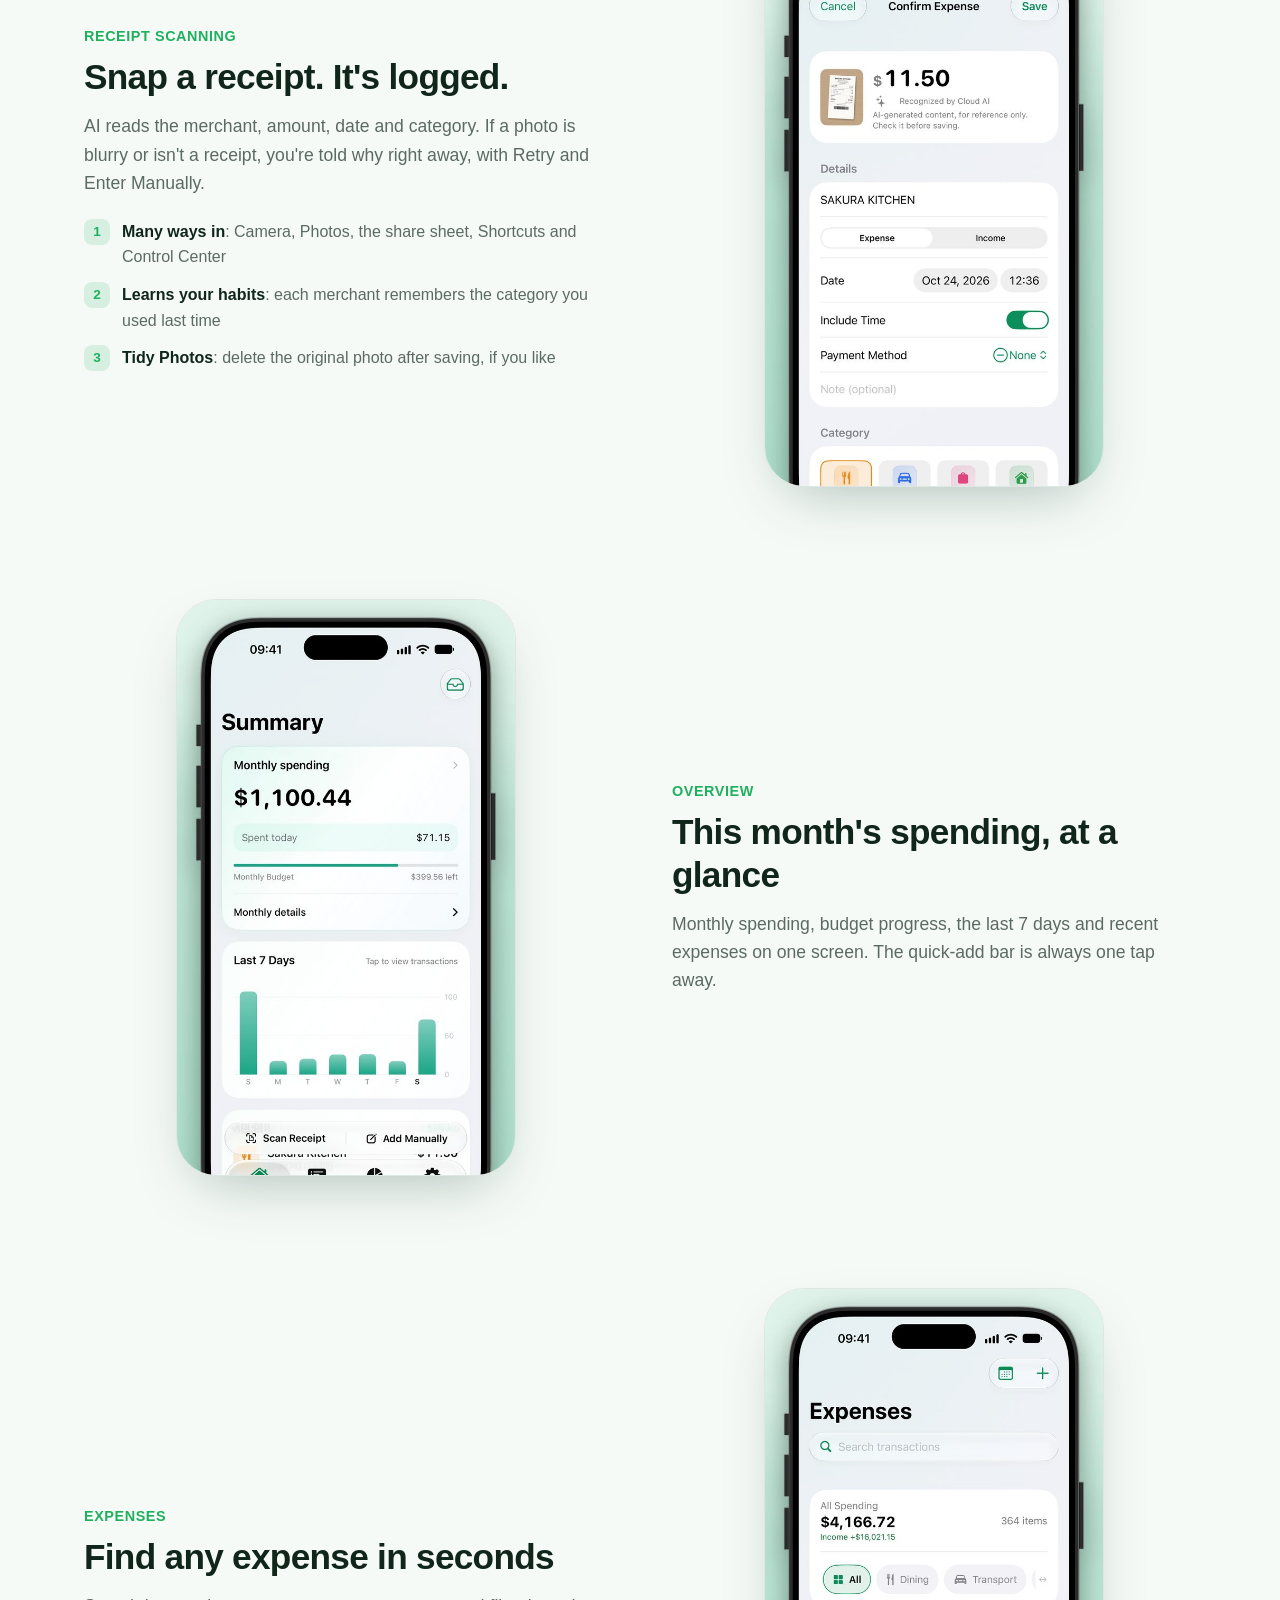
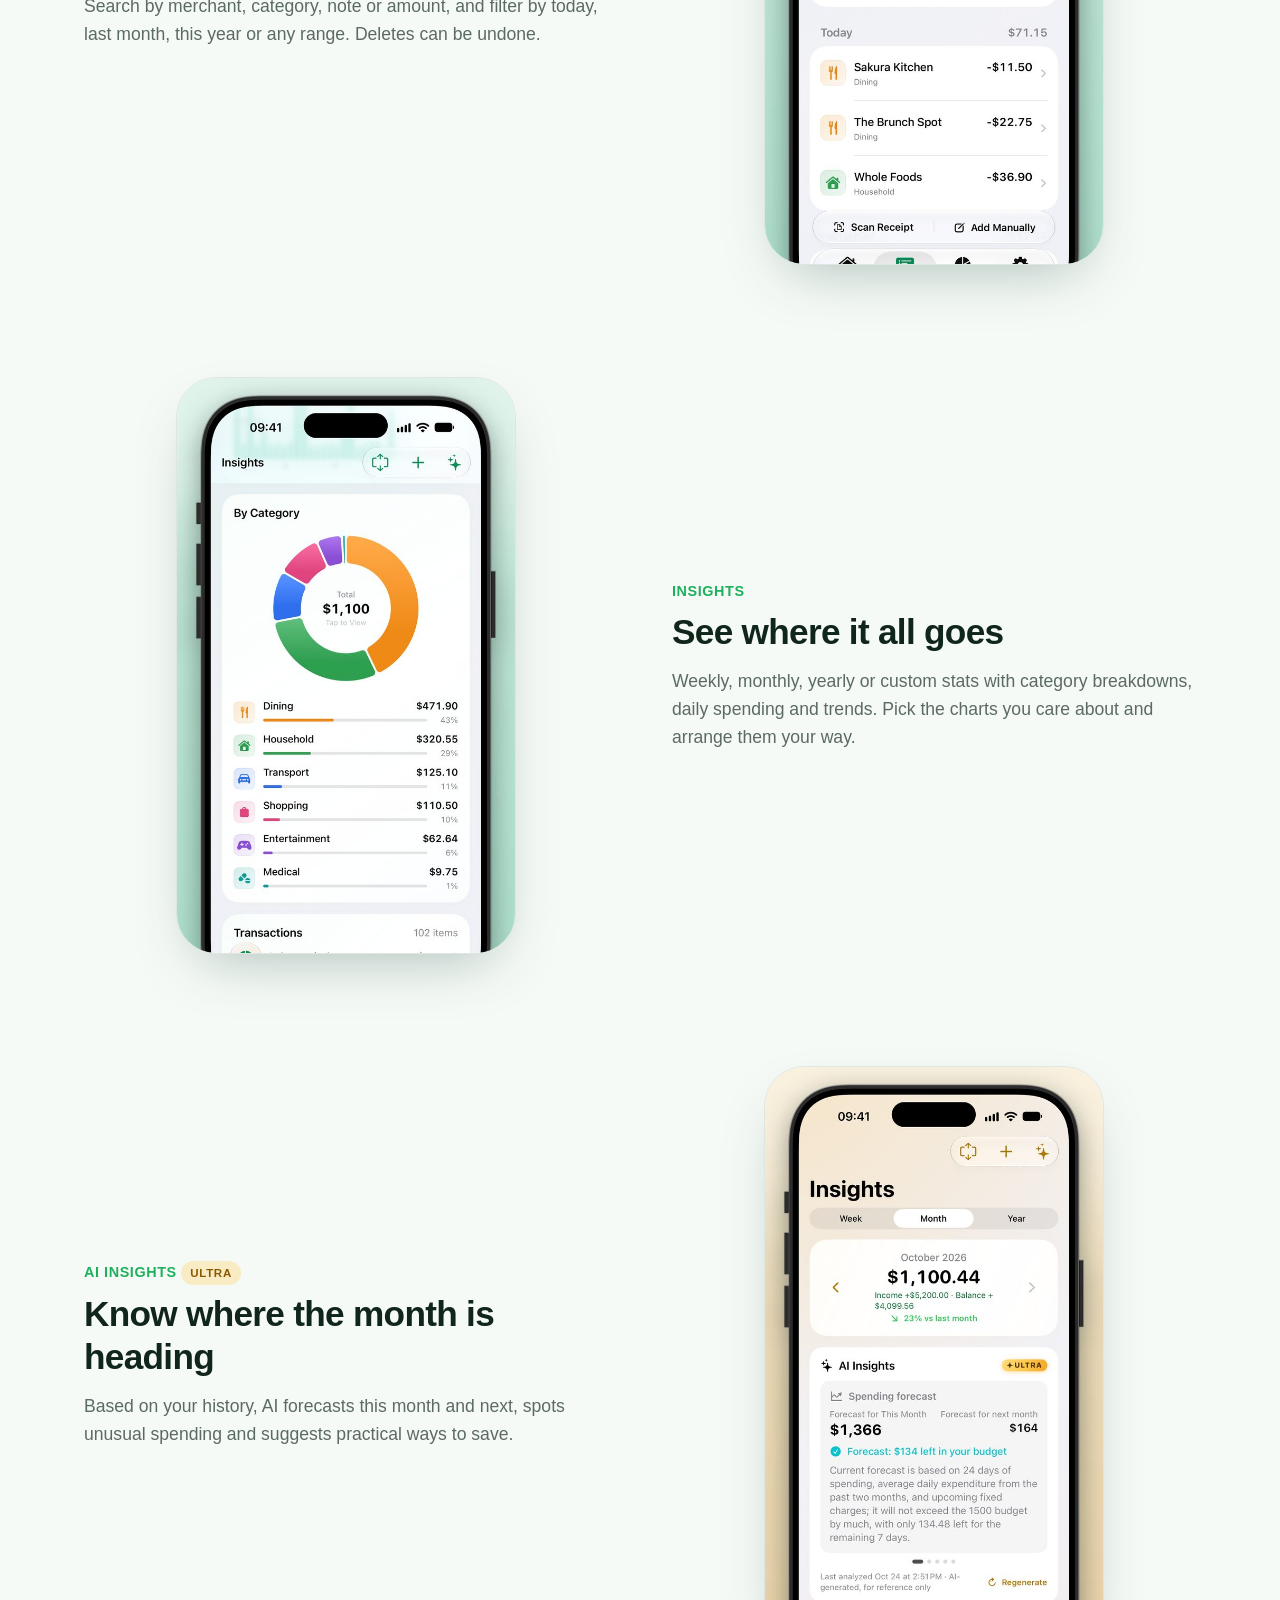
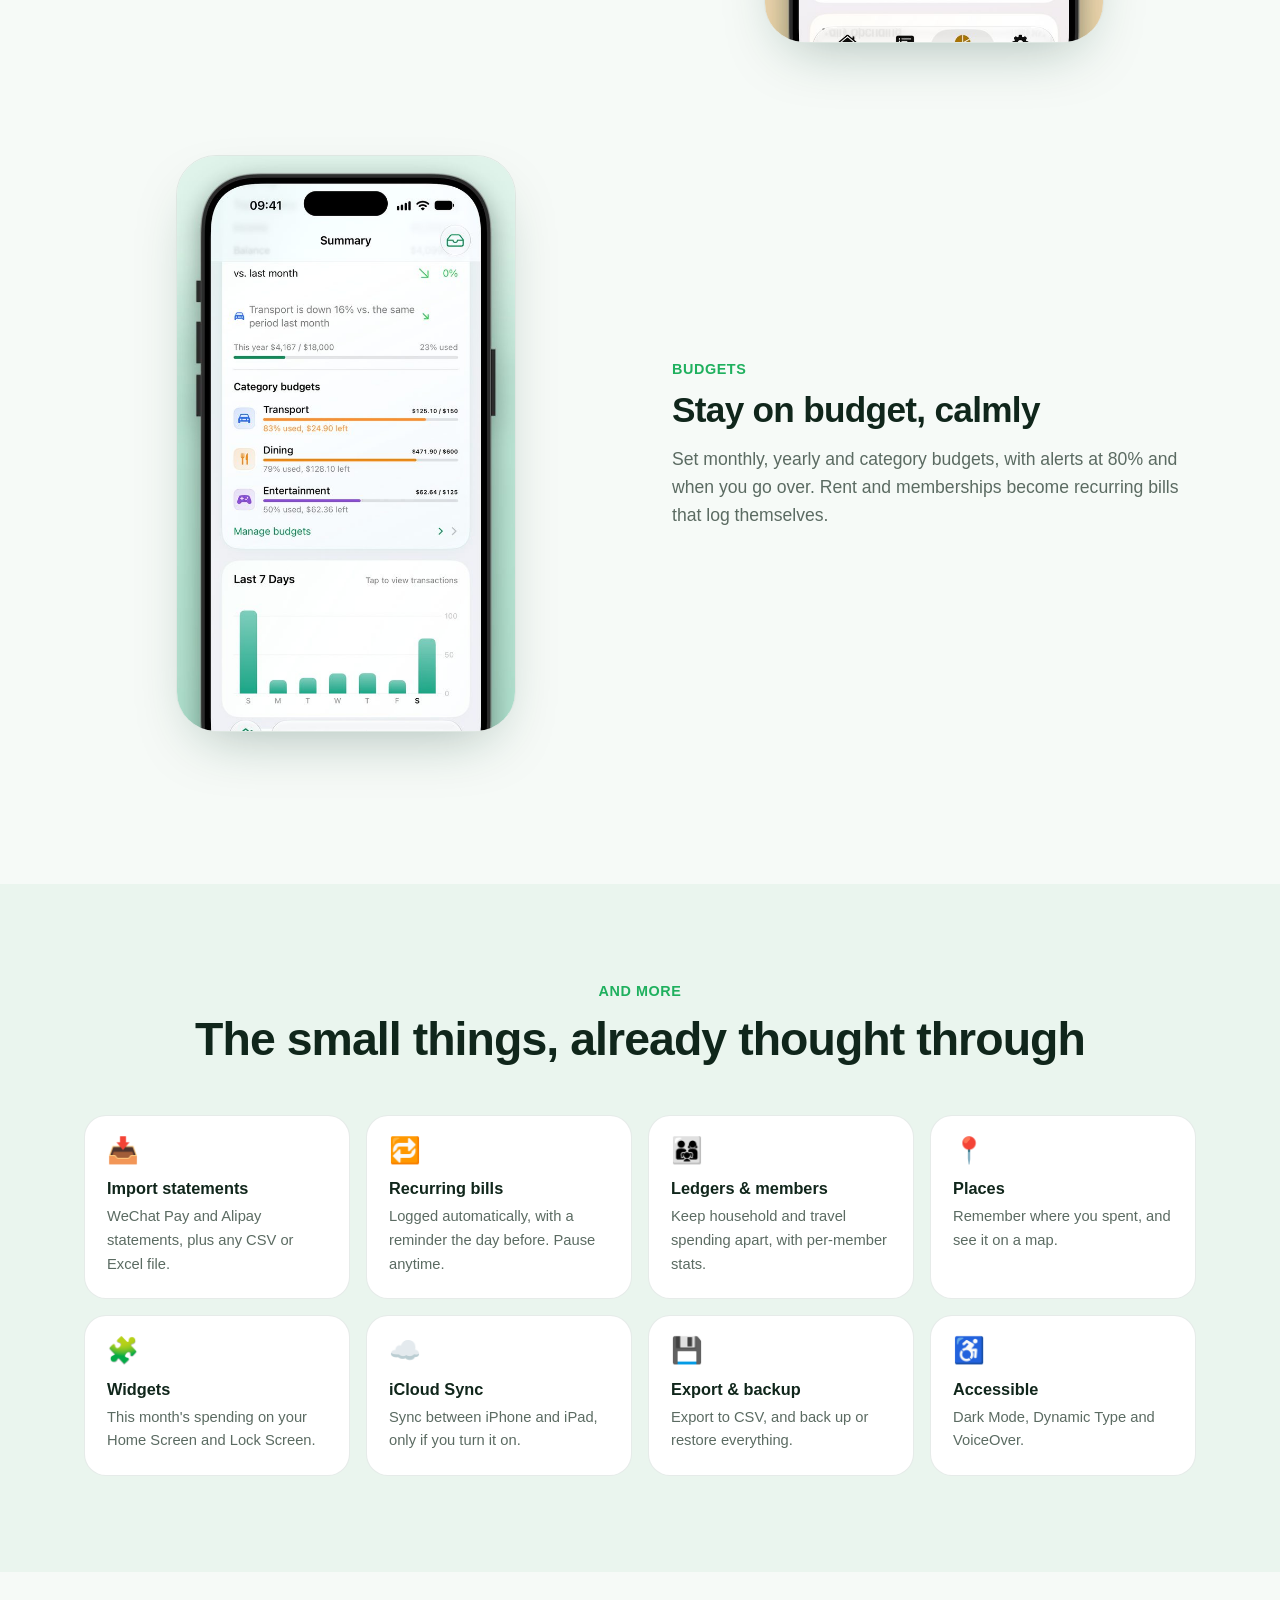
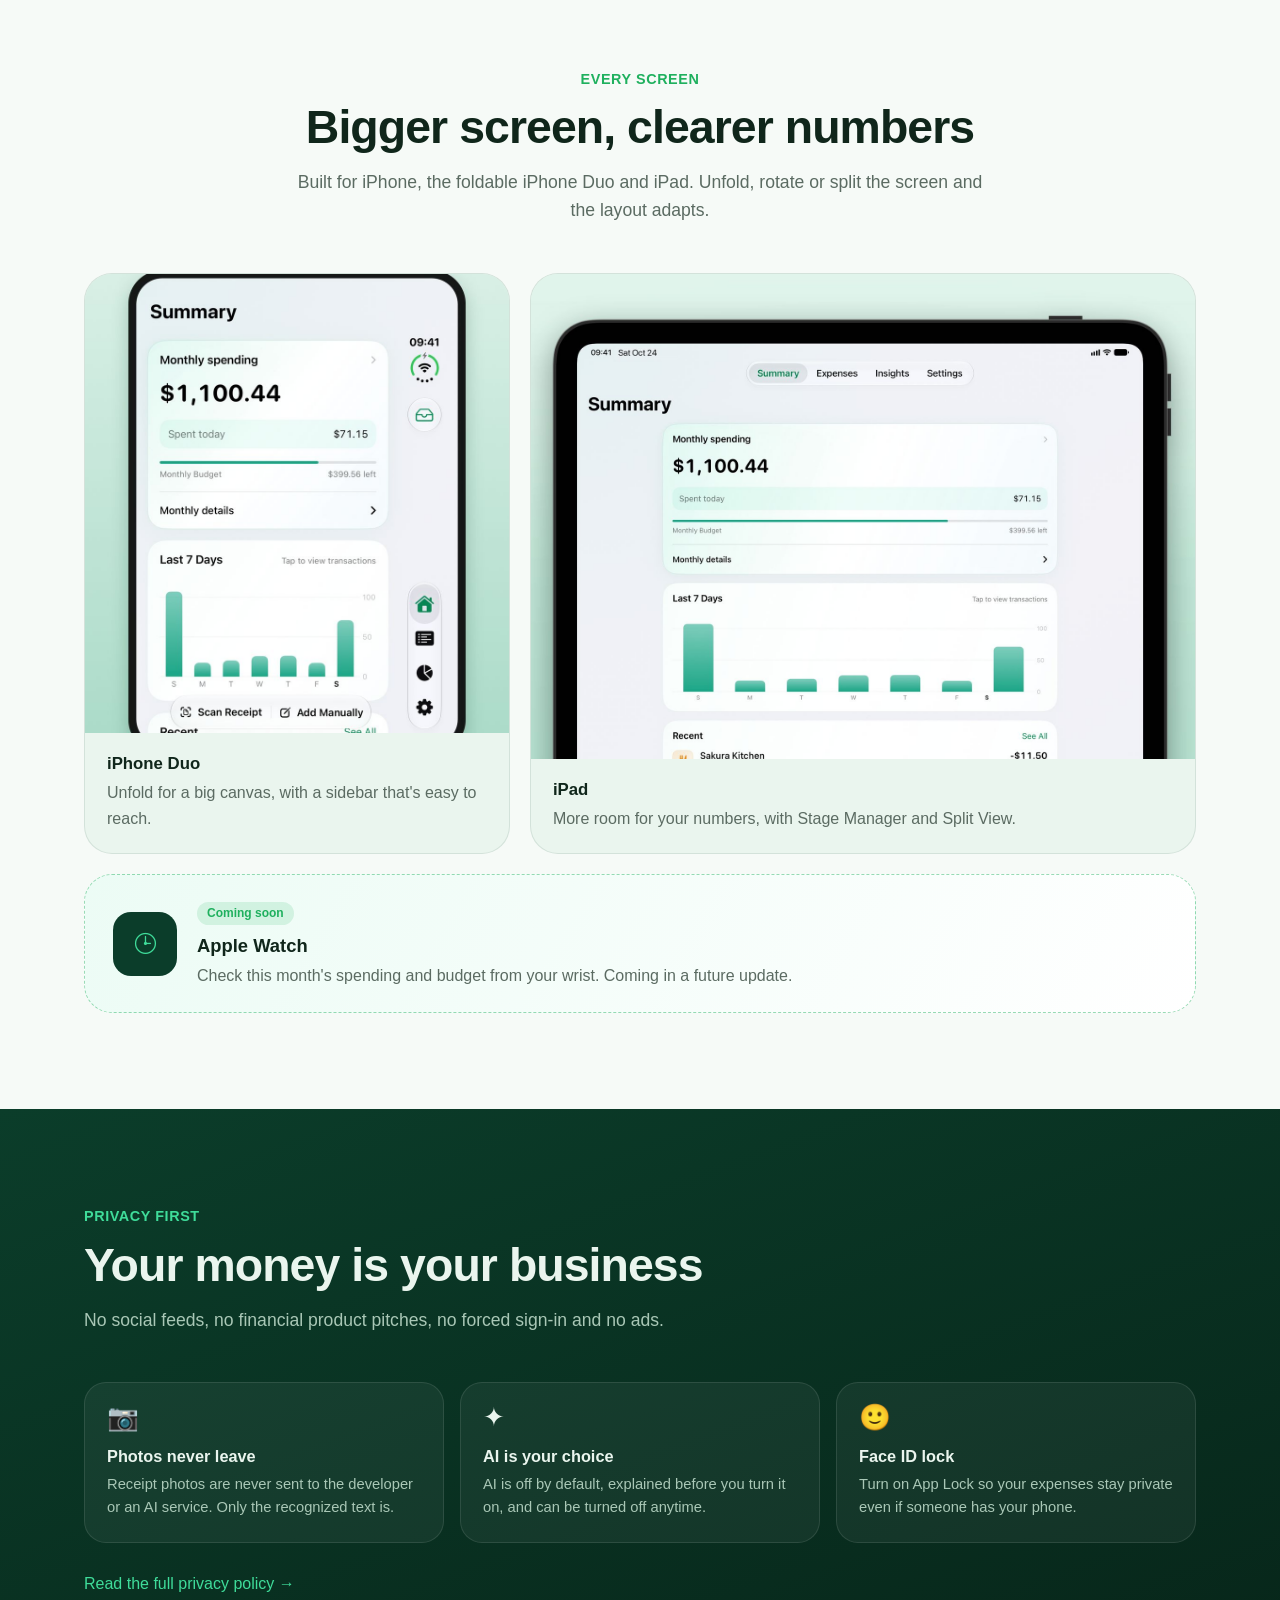
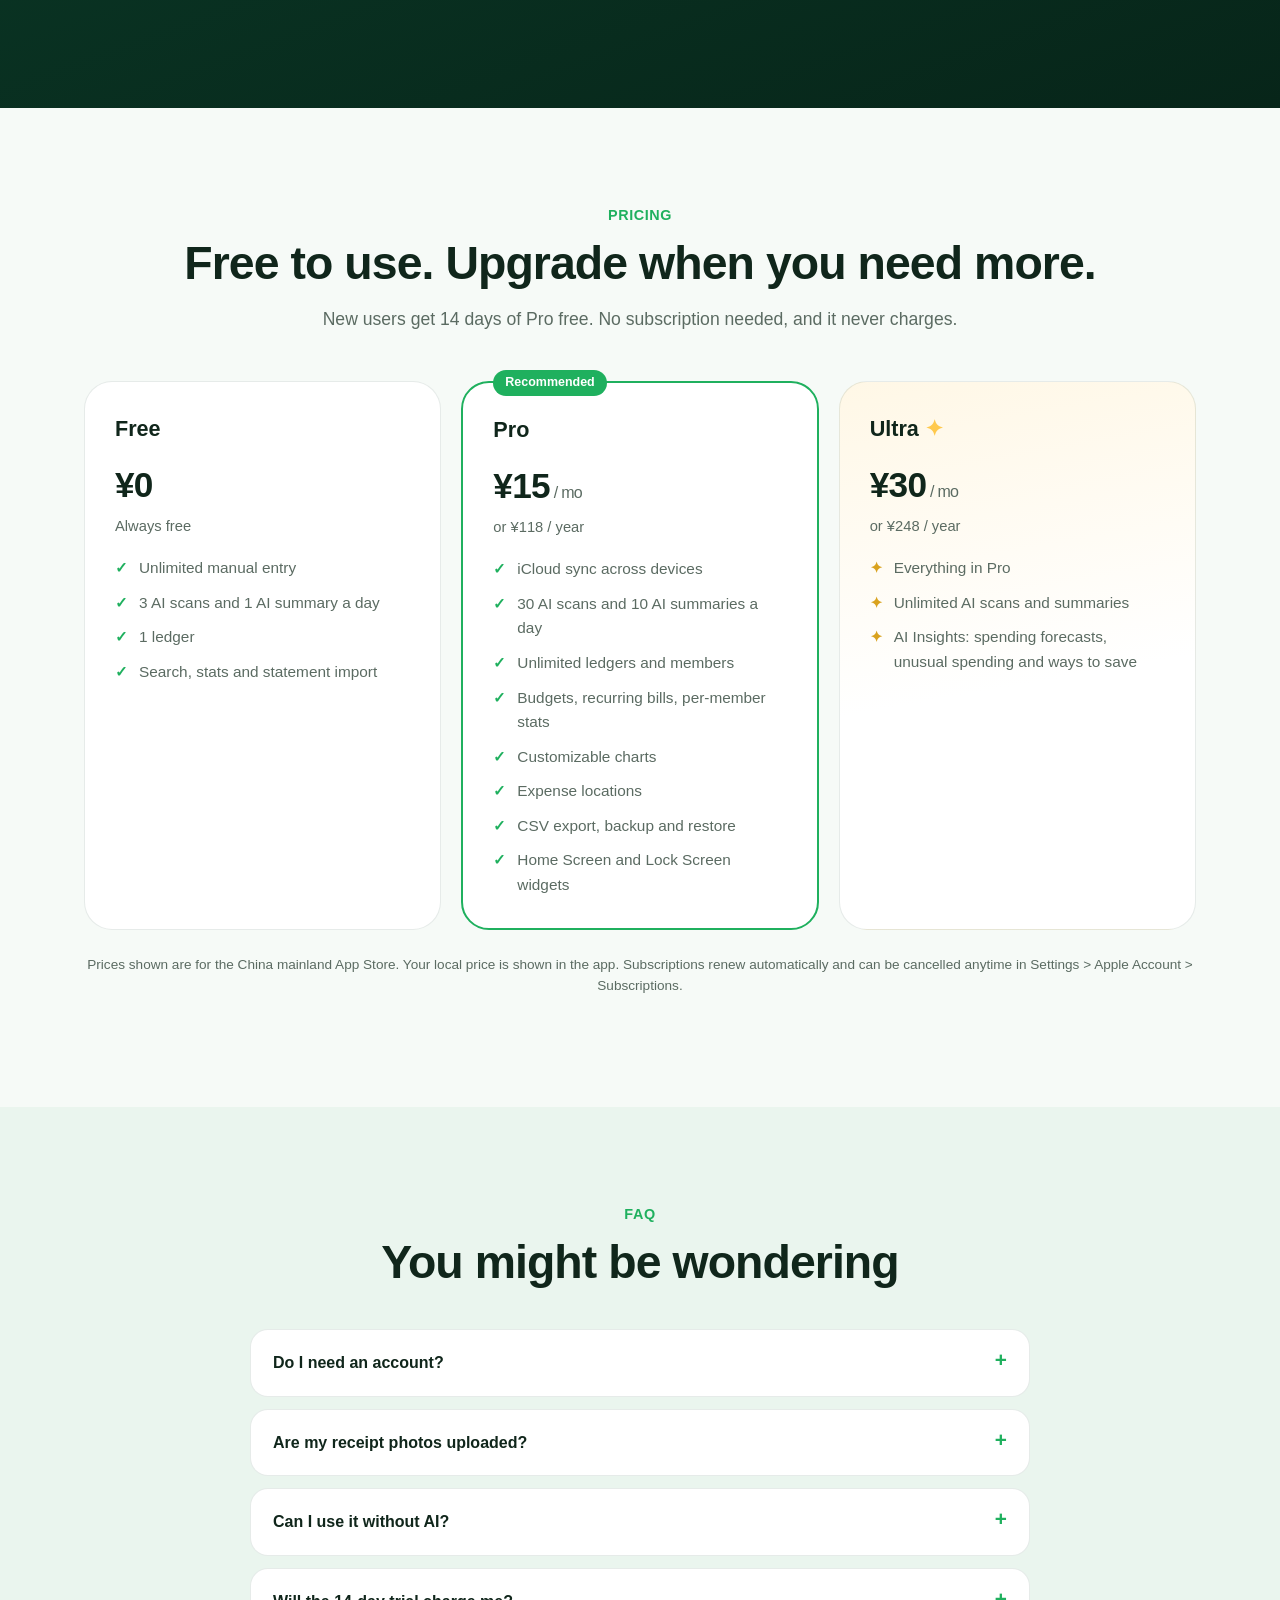
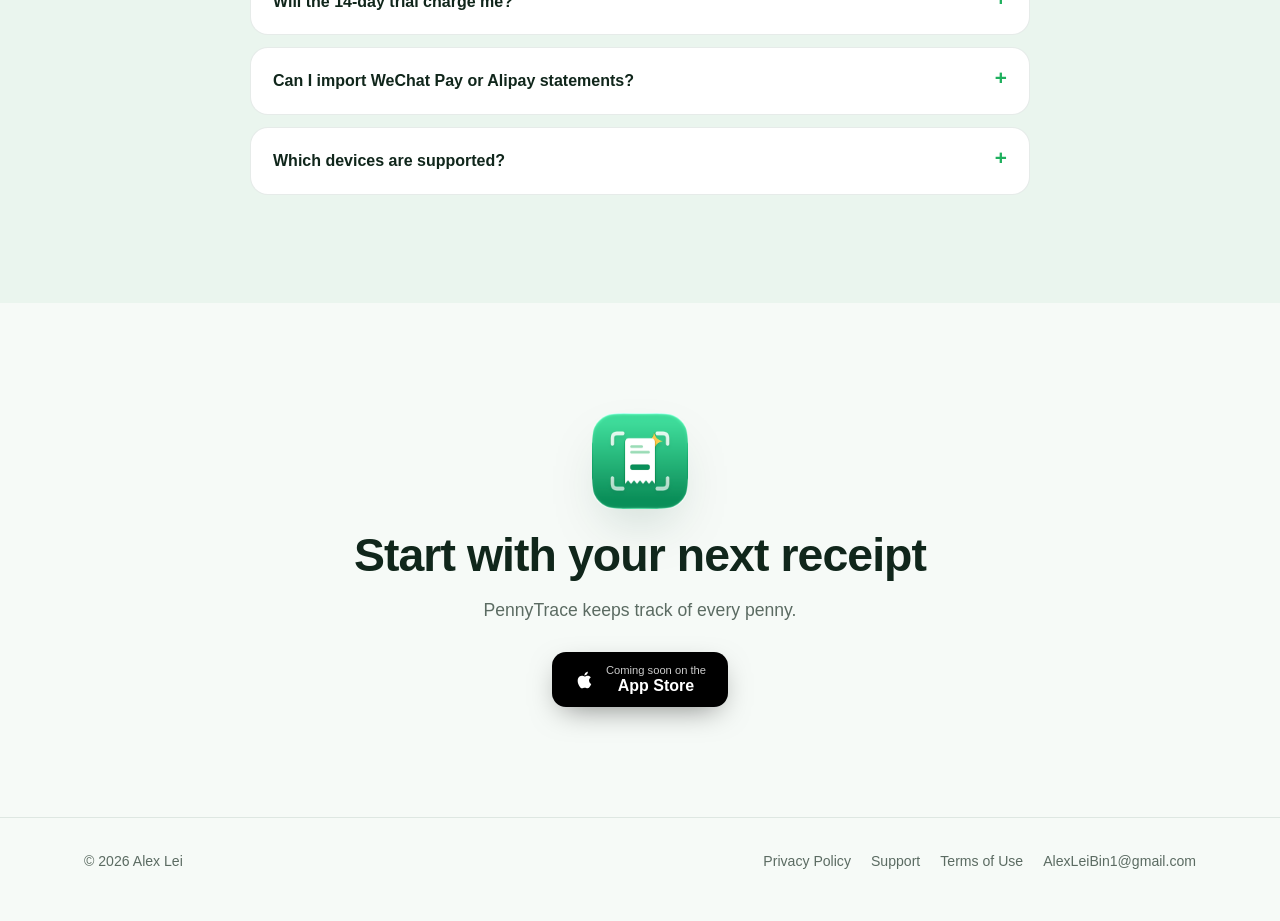
==== commit 97408438: "Revert "Refresh PennyTrace website and support with animated chart demos" This reverts commit d6498e" ====
--- a/index.html
+++ b/index.html
@@ -283,8 +283,6 @@
       .phone.b { width: 180px; }
     }
   </style>
-  <link rel="stylesheet" href="site-refresh.css">
-  <link rel="stylesheet" href="chart-demo.css">
 </head>
 <body>
   <nav>
@@ -295,7 +293,6 @@
         <span lang="en">PennyTrace</span>
       </a>
       <div class="navlinks">
-        <a href="#charts"><span lang="zh-Hans">精美图表</span><span lang="en">Charts</span></a>
         <a href="#features"><span lang="zh-Hans">功能</span><span lang="en">Features</span></a>
         <a href="#devices"><span lang="zh-Hans">设备</span><span lang="en">Devices</span></a>
         <a href="#privacy"><span lang="zh-Hans">隐私</span><span lang="en">Privacy</span></a>
@@ -313,15 +310,15 @@
     <div class="wrap">
       <div>
         <span class="eyebrow"><span class="spark">✦</span>
-          <span lang="zh-Hans">拍照记账 · 动态图表 · 清晰掌握</span>
-          <span lang="en">Receipt scanning · Animated charts · Clear insights</span>
+          <span lang="zh-Hans">AI 识别 · 自动分类 · 支出分析</span>
+          <span lang="en">AI receipt scanning · Auto categories · Insights</span>
         </span>
         <h1>
-          <span lang="zh-Hans">看得见的<br><span class="grad">每一笔生活</span></span>
-          <span lang="en">See the story<br><span class="grad">in every spend.</span></span>
+          <span lang="zh-Hans">小票一拍，<br><span class="grad">每笔都清楚</span></span>
+          <span lang="en">Snap a receipt.<br><span class="grad">Every penny, clear.</span></span>
         </h1>
-        <p class="lead" lang="zh-Hans">拍下小票，轻松记账。再用会动的图表，看清时间、地点和分类里的消费故事。图表怎么排、用什么样式和颜色，都由你决定。</p>
-        <p class="lead" lang="en">Capture a receipt in a moment. Then explore your spending through charts that reveal when, where and how you spend. Arrange them and choose the style and color that feels right.</p>
+        <p class="lead" lang="zh-Hans">拍一下小票，AI 帮你填好商家、金额、日期和分类，确认就能保存。从拿出手机到记好一笔，不超过 10 秒。</p>
+        <p class="lead" lang="en">Take a photo of a receipt and AI fills in the merchant, amount, date and category. Confirm and save. From pocket to logged in under 10 seconds.</p>
         <div class="cta">
           <a class="store js-store" href="#download">
             <svg viewBox="0 0 24 24" aria-hidden="true"><path d="M16.37 12.6c-.02-2.3 1.88-3.4 1.96-3.46-1.07-1.56-2.73-1.78-3.32-1.8-1.41-.14-2.76.83-3.47.83-.72 0-1.82-.81-2.99-.79-1.54.02-2.96.9-3.75 2.27-1.6 2.78-.41 6.9 1.15 9.15.76 1.1 1.67 2.34 2.86 2.3 1.15-.05 1.58-.74 2.97-.74 1.38 0 1.78.74 2.99.72 1.24-.02 2.02-1.12 2.77-2.23.87-1.28 1.23-2.52 1.25-2.58-.03-.01-2.4-.92-2.42-3.67zM14.1 5.86c.63-.77 1.06-1.83.94-2.9-.91.04-2.02.61-2.67 1.37-.58.67-1.1 1.76-.96 2.8 1.02.08 2.06-.52 2.69-1.27z"/></svg>
@@ -330,7 +327,7 @@
               <span>App Store</span>
             </span>
           </a>
-          <a class="ghost" href="#charts"><span lang="zh-Hans">体验动态图表 →</span><span lang="en">Explore the charts →</span></a>
+          <a class="ghost" href="#features"><span lang="zh-Hans">看看能做什么 →</span><span lang="en">See what it does →</span></a>
         </div>
         <ul class="chips">
           <li><span lang="zh-Hans">不用注册</span><span lang="en">No account</span></li>
@@ -339,32 +336,13 @@
           <li><span lang="zh-Hans">免费体验 14 天 Pro</span><span lang="en">14-day Pro trial</span></li>
         </ul>
       </div>
-      <div class="stage">
-        <div class="hero-orbit" aria-hidden="true"></div>
-        <div class="chart-demo" data-mode="bar" data-theme="emerald"></div>
-        <div class="hero-scan" aria-hidden="true"><img data-shot="01-scan" src="assets/zh/01-scan.jpg" alt="" width="640" height="1089"></div>
+      <div class="stage" aria-hidden="true">
+        <div class="glow"></div>
+        <div class="phone a"><img data-shot="01-scan" src="assets/zh/01-scan.jpg" alt="" width="640" height="1089"></div>
+        <div class="phone b"><img data-shot="05-ai" src="assets/zh/05-ai.jpg" alt="" width="640" height="1089"></div>
       </div>
     </div>
   </header>
-
-  <section class="showcase" id="charts">
-    <div class="wrap">
-      <div class="reveal">
-        <div class="kicker"><span lang="zh-Hans">你的图表，你来定义</span><span lang="en">Charts made yours</span></div>
-        <h2><span lang="zh-Hans">数据会动，<br>答案也更清楚。</span><span lang="en">Motion that makes<br>your money clearer.</span></h2>
-        <p class="sub" lang="zh-Hans">在「统计」里添加喜欢的图表。分类占比、每日支出、消费日历、消费时段和消费地图，把数字变成一眼能懂的画面。点点右边的手机，试试柱状、折线和不同配色。</p>
-        <p class="sub" lang="en">Add the charts you want in Insights. Category breakdowns, daily spending, calendars, time of day and spending maps make the numbers easy to understand. Try the styles and colors on the phone.</p>
-        <div class="showcase-features">
-          <span><b><span lang="zh-Hans">01 · 自选图表</span><span lang="en">01 · Pick your charts</span></b><span lang="zh-Hans">按你的习惯添加、排序</span><span lang="en">Add and arrange what matters</span></span>
-          <span><b><span lang="zh-Hans">02 · 柱状与折线</span><span lang="en">02 · Bars and lines</span></b><span lang="zh-Hans">线条从左到右绘出</span><span lang="en">Lines draw from left to right</span></span>
-          <span><b><span lang="zh-Hans">03 · 多种配色</span><span lang="en">03 · Your palette</span></b><span lang="zh-Hans">让每张图表更像你</span><span lang="en">Give every chart your look</span></span>
-          <span><b><span lang="zh-Hans">04 · 地图与日历</span><span lang="en">04 · Maps and calendars</span></b><span lang="zh-Hans">发现消费的时间与地点</span><span lang="en">See the where and when</span></span>
-        </div>
-        <p class="showcase-note"><span lang="zh-Hans">手机中的金额为演示数据。部分图表需要 Pro。</span><span lang="en">Amounts shown are illustrative. Some charts require Pro.</span></p>
-      </div>
-      <div class="chart-demo" data-mode="line" data-theme="ocean"></div>
-    </div>
-  </section>
 
   <section>
     <div class="wrap center reveal">
@@ -416,8 +394,8 @@
         <div class="text">
           <div class="kicker"><span lang="zh-Hans">概览</span><span lang="en">Overview</span></div>
           <h3><span lang="zh-Hans">这个月花了多少，一眼就知道</span><span lang="en">This month's spending, at a glance</span></h3>
-          <p class="sub" lang="zh-Hans">本月支出、预算进度、近 7 天走势和最近账单都在一页。近 7 天图表可以切换柱状或折线，并选择喜欢的颜色。</p>
-          <p class="sub" lang="en">Monthly spending, budget progress, the last 7 days and recent expenses on one screen. Switch the weekly chart between bars and a line, and choose its color.</p>
+          <p class="sub" lang="zh-Hans">本月支出、预算进度、近 7 天走势和最近账单都在一页。快速记账条常驻顶部，一点就能记。</p>
+          <p class="sub" lang="en">Monthly spending, budget progress, the last 7 days and recent expenses on one screen. The quick-add bar is always one tap away.</p>
         </div>
         <div class="shot"><img data-shot="02-overview" src="assets/zh/02-overview.jpg" alt="" loading="lazy" width="640" height="1089"></div>
       </div>
@@ -436,8 +414,8 @@
         <div class="text">
           <div class="kicker"><span lang="zh-Hans">统计</span><span lang="en">Insights</span></div>
           <h3><span lang="zh-Hans">看清钱花在哪</span><span lang="en">See where it all goes</span></h3>
-          <p class="sub" lang="zh-Hans">按周、月、年或自定义时间，查看分类、每日支出、消费时段、地图与日历。图表可自选、排序，切换样式与配色。</p>
-          <p class="sub" lang="en">Explore categories, daily spending, times, maps and calendars by week, month, year or custom period. Pick, arrange and style your charts.</p>
+          <p class="sub" lang="zh-Hans">按周、月、年或自定义时间，查看分类占比、每日支出和趋势。图表可以自选，按你的习惯排列。</p>
+          <p class="sub" lang="en">Weekly, monthly, yearly or custom stats with category breakdowns, daily spending and trends. Pick the charts you care about and arrange them your way.</p>
         </div>
         <div class="shot"><img data-shot="04-stats" src="assets/zh/04-stats.jpg" alt="" loading="lazy" width="640" height="1089"></div>
       </div>
@@ -676,7 +654,6 @@
       document.querySelectorAll("img[data-shot]").forEach(img => { img.src = `assets/${lang}/${img.dataset.shot}.jpg`; });
       document.querySelector(".plan.pro").dataset.badge = lang === "en" ? "Recommended" : "推荐";
       try { localStorage.setItem("pt-lang", lang); } catch (e) {}
-      document.dispatchEvent(new Event("pennytrace:language"));
     }
     document.querySelectorAll("[data-set-lang]").forEach(b => b.addEventListener("click", () => setLang(b.dataset.setLang)));
     setLang(initial);
@@ -690,6 +667,5 @@
       document.querySelectorAll(".reveal").forEach(el => io.observe(el));
     }
   </script>
-  <script src="chart-demo.js" defer></script>
 </body>
 </html>
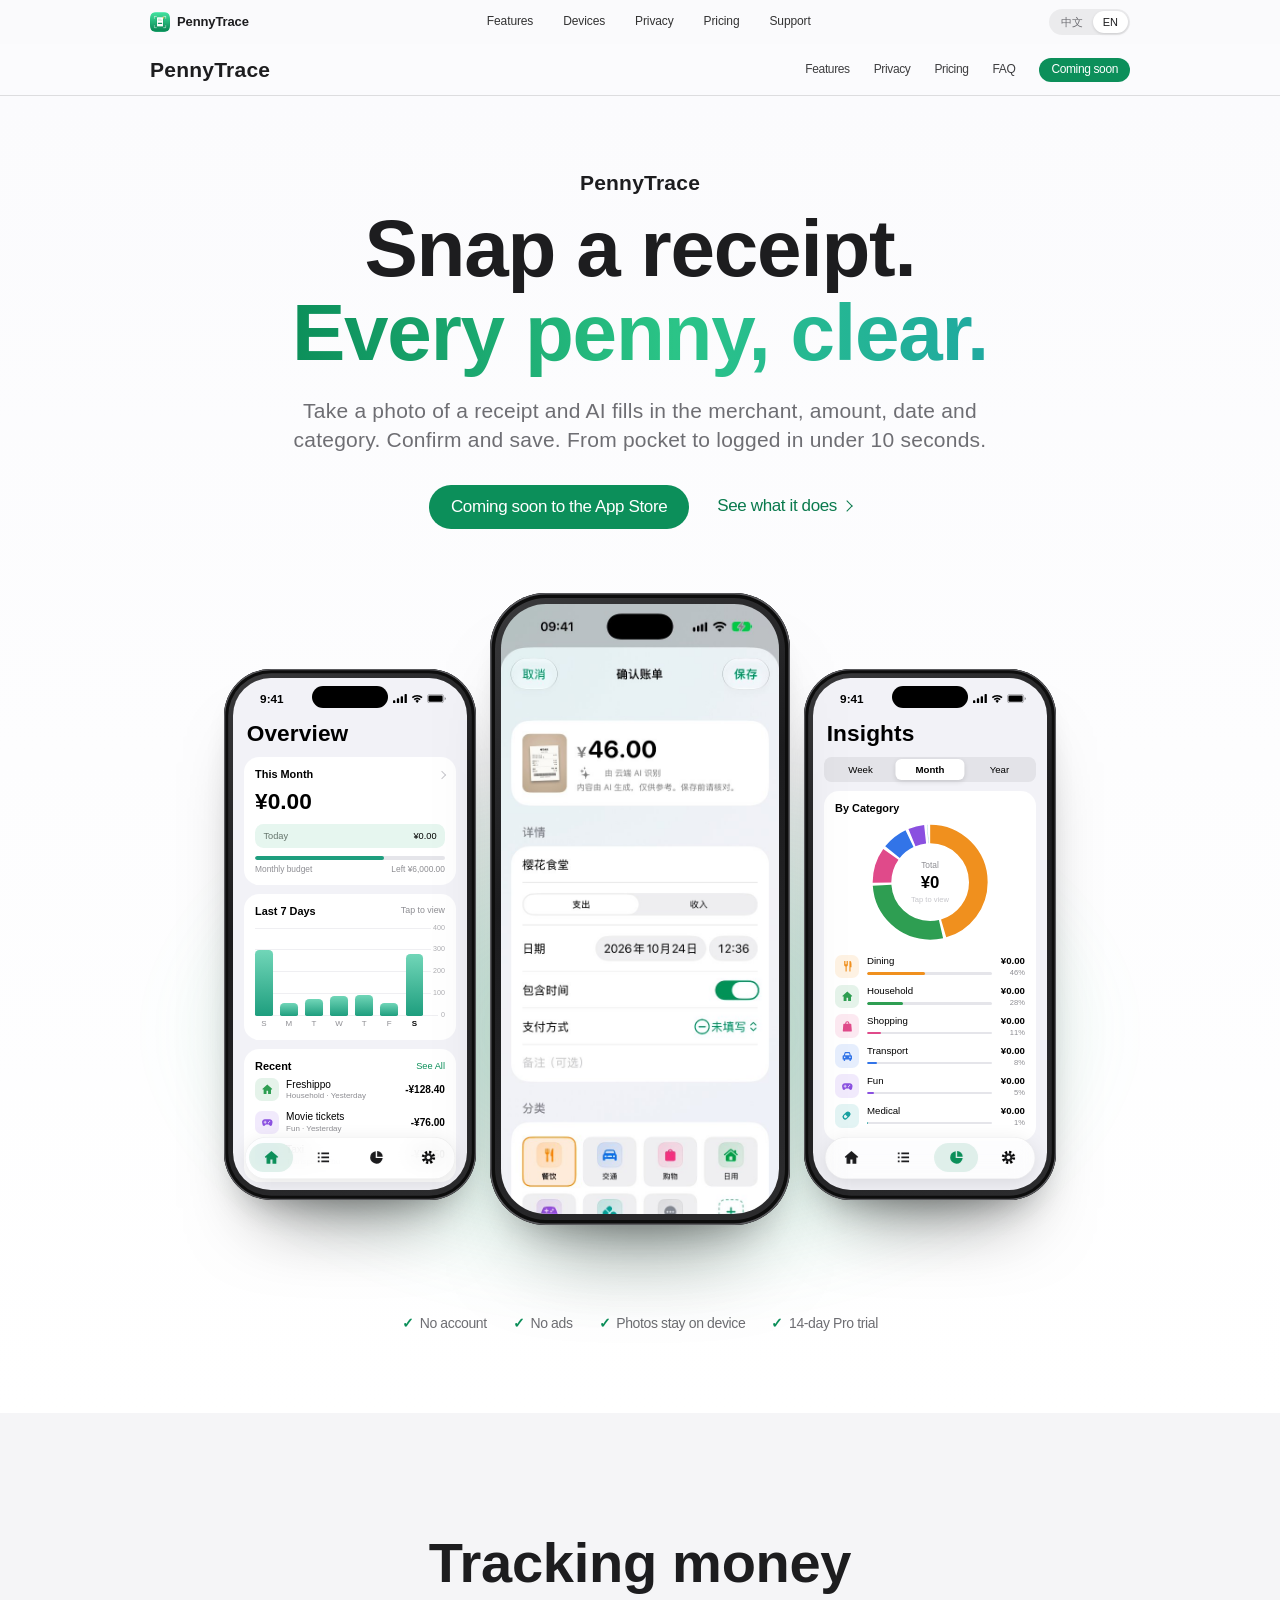
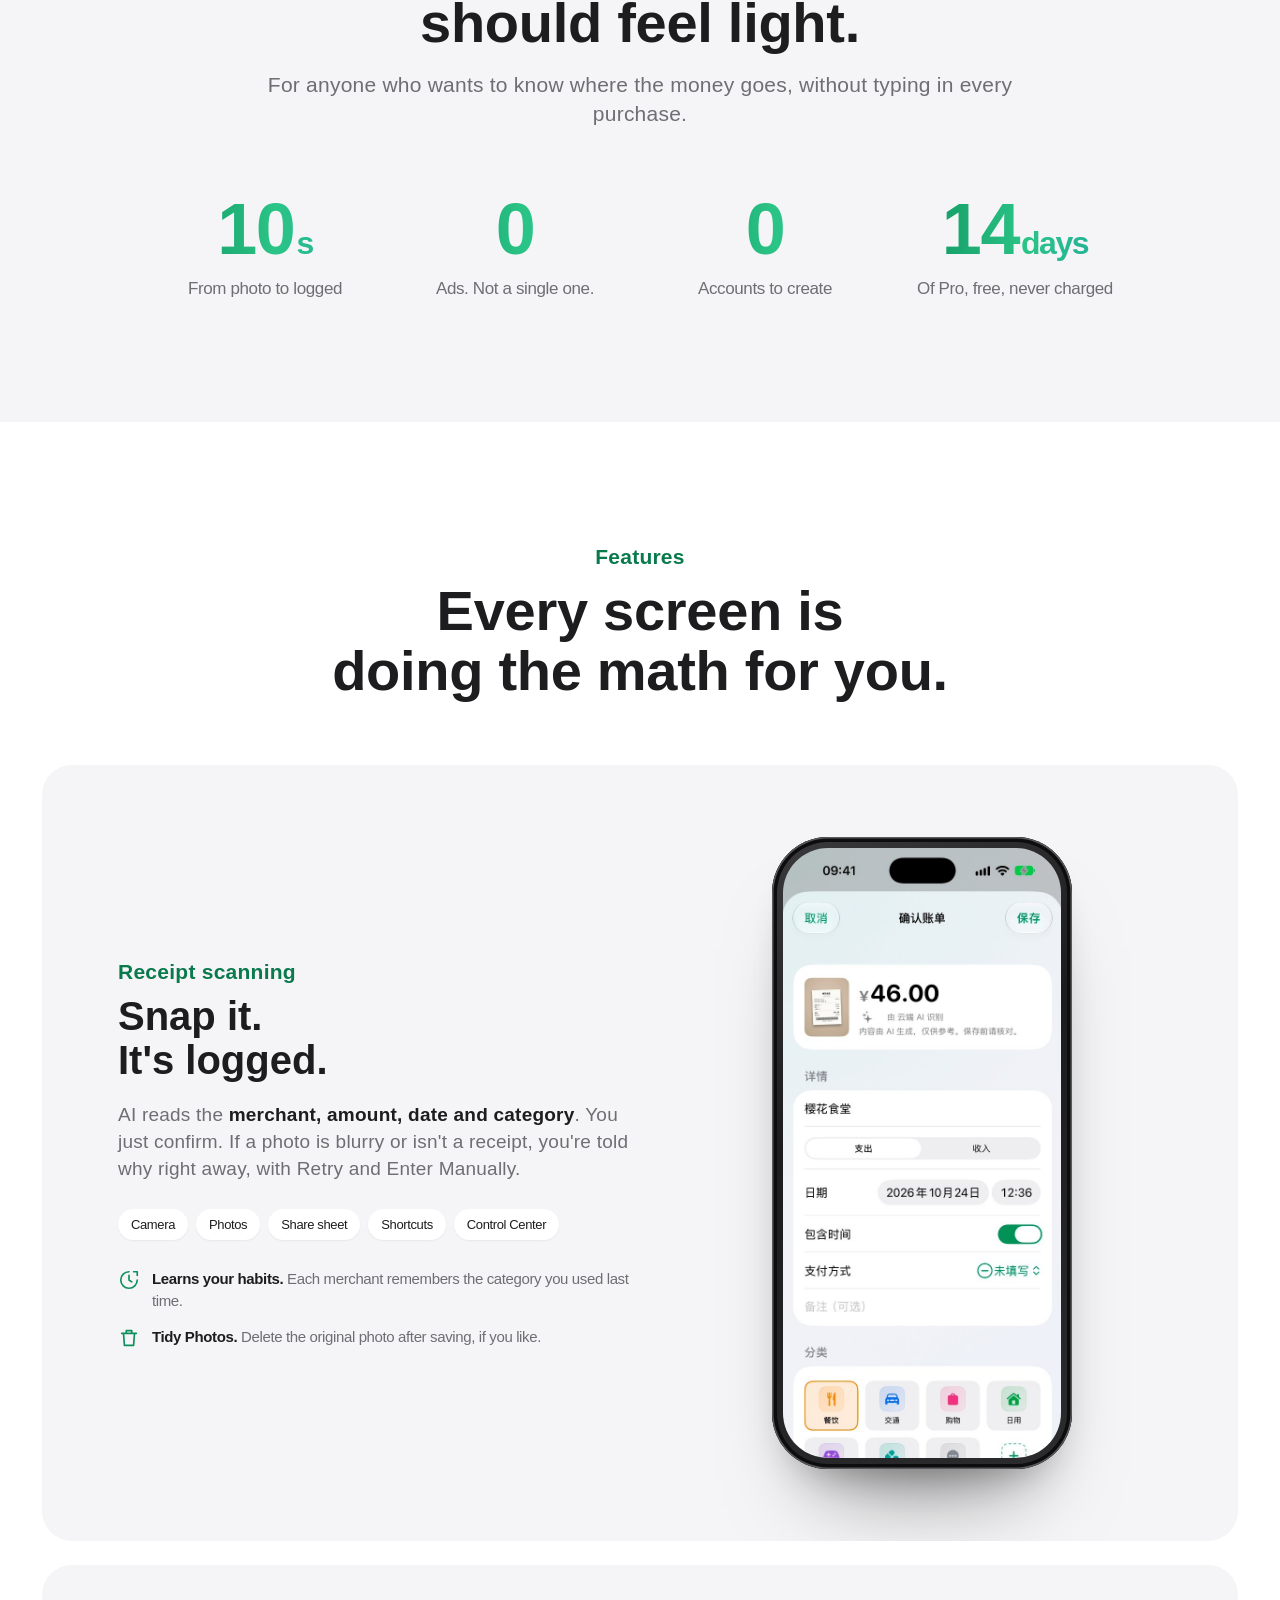
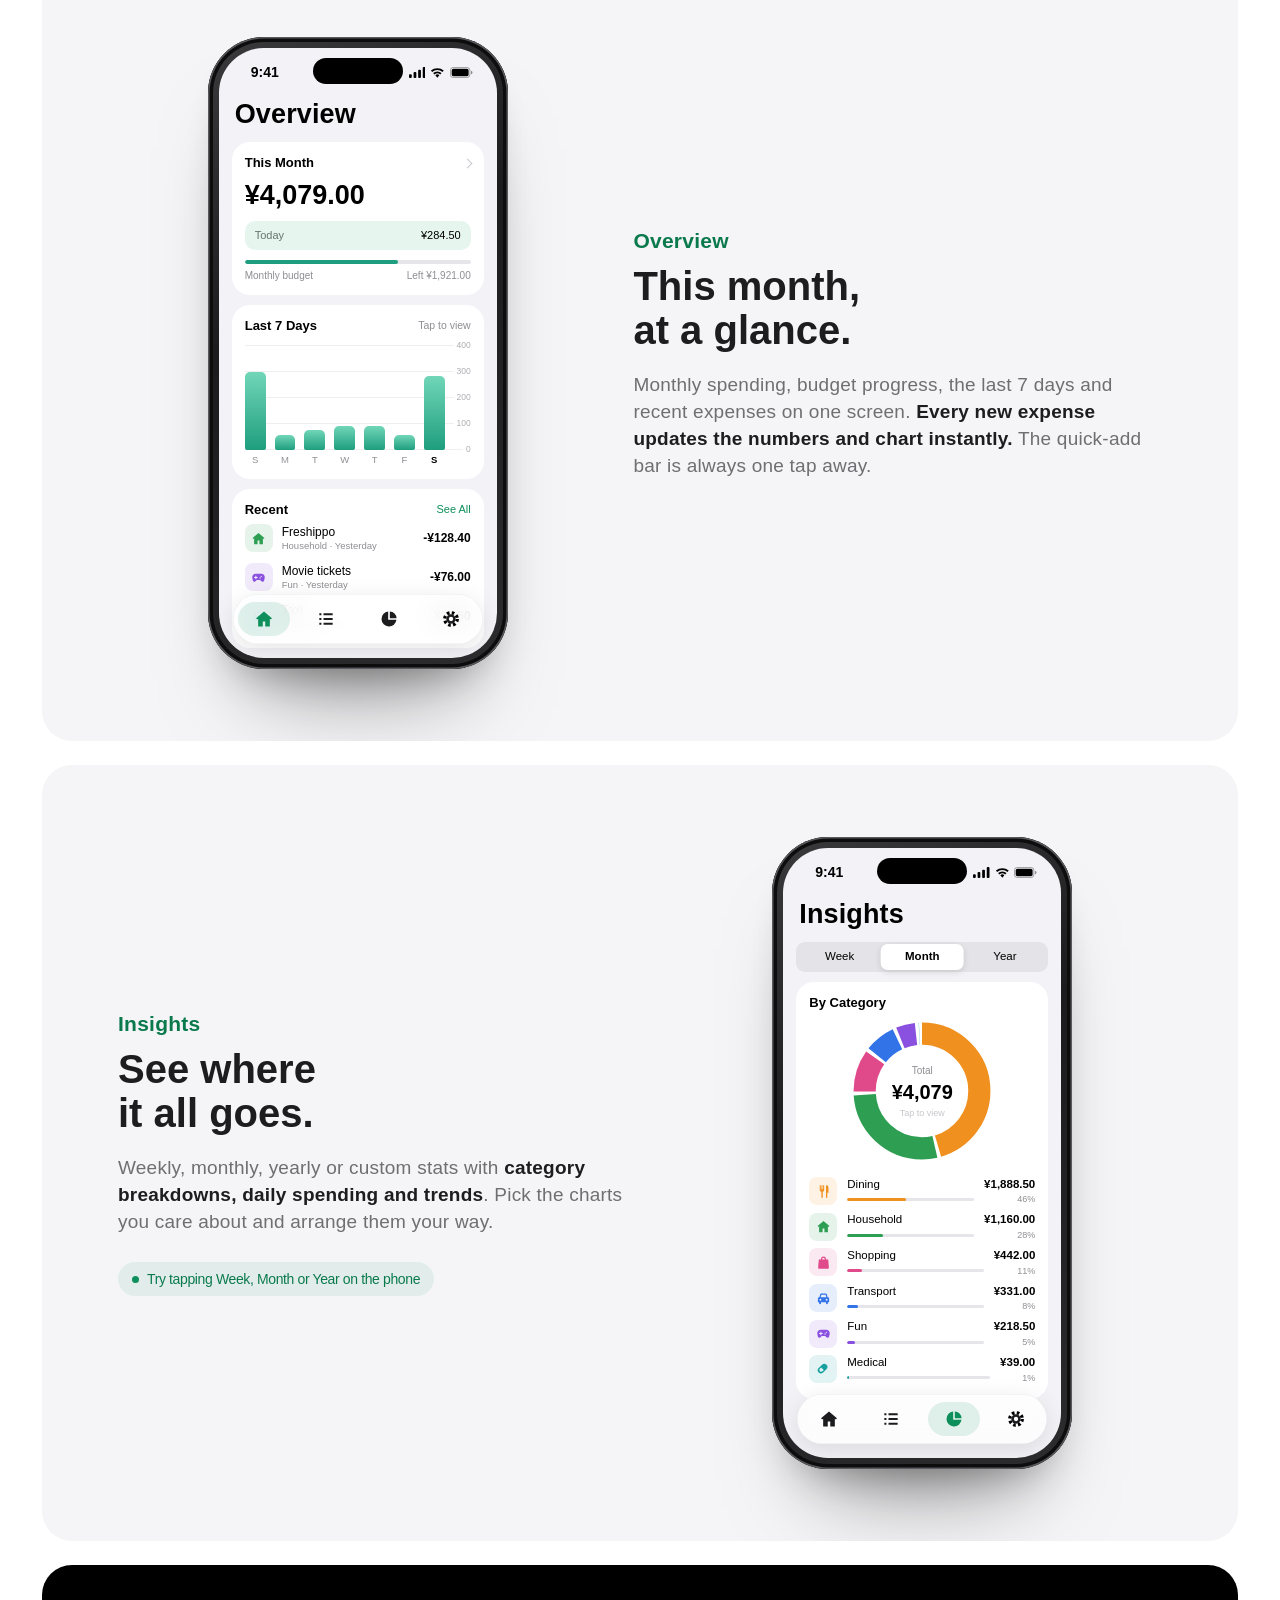
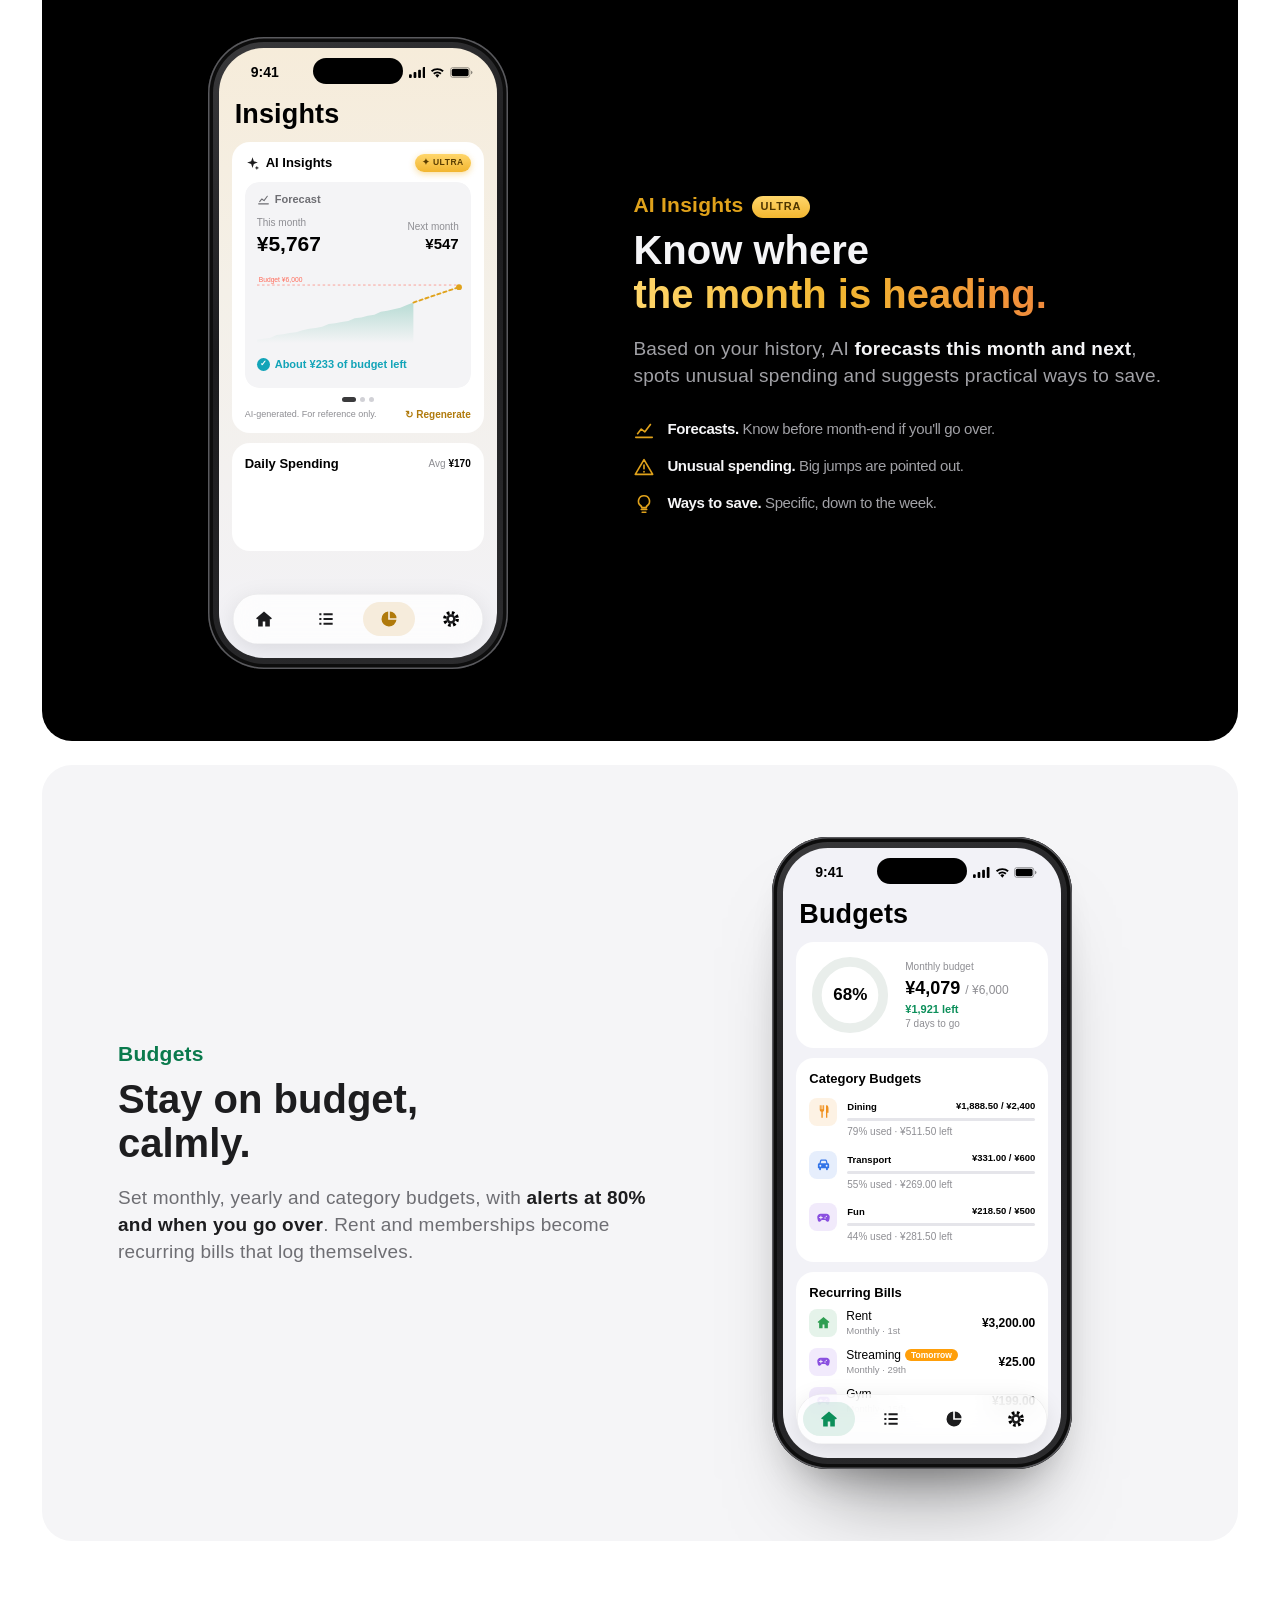
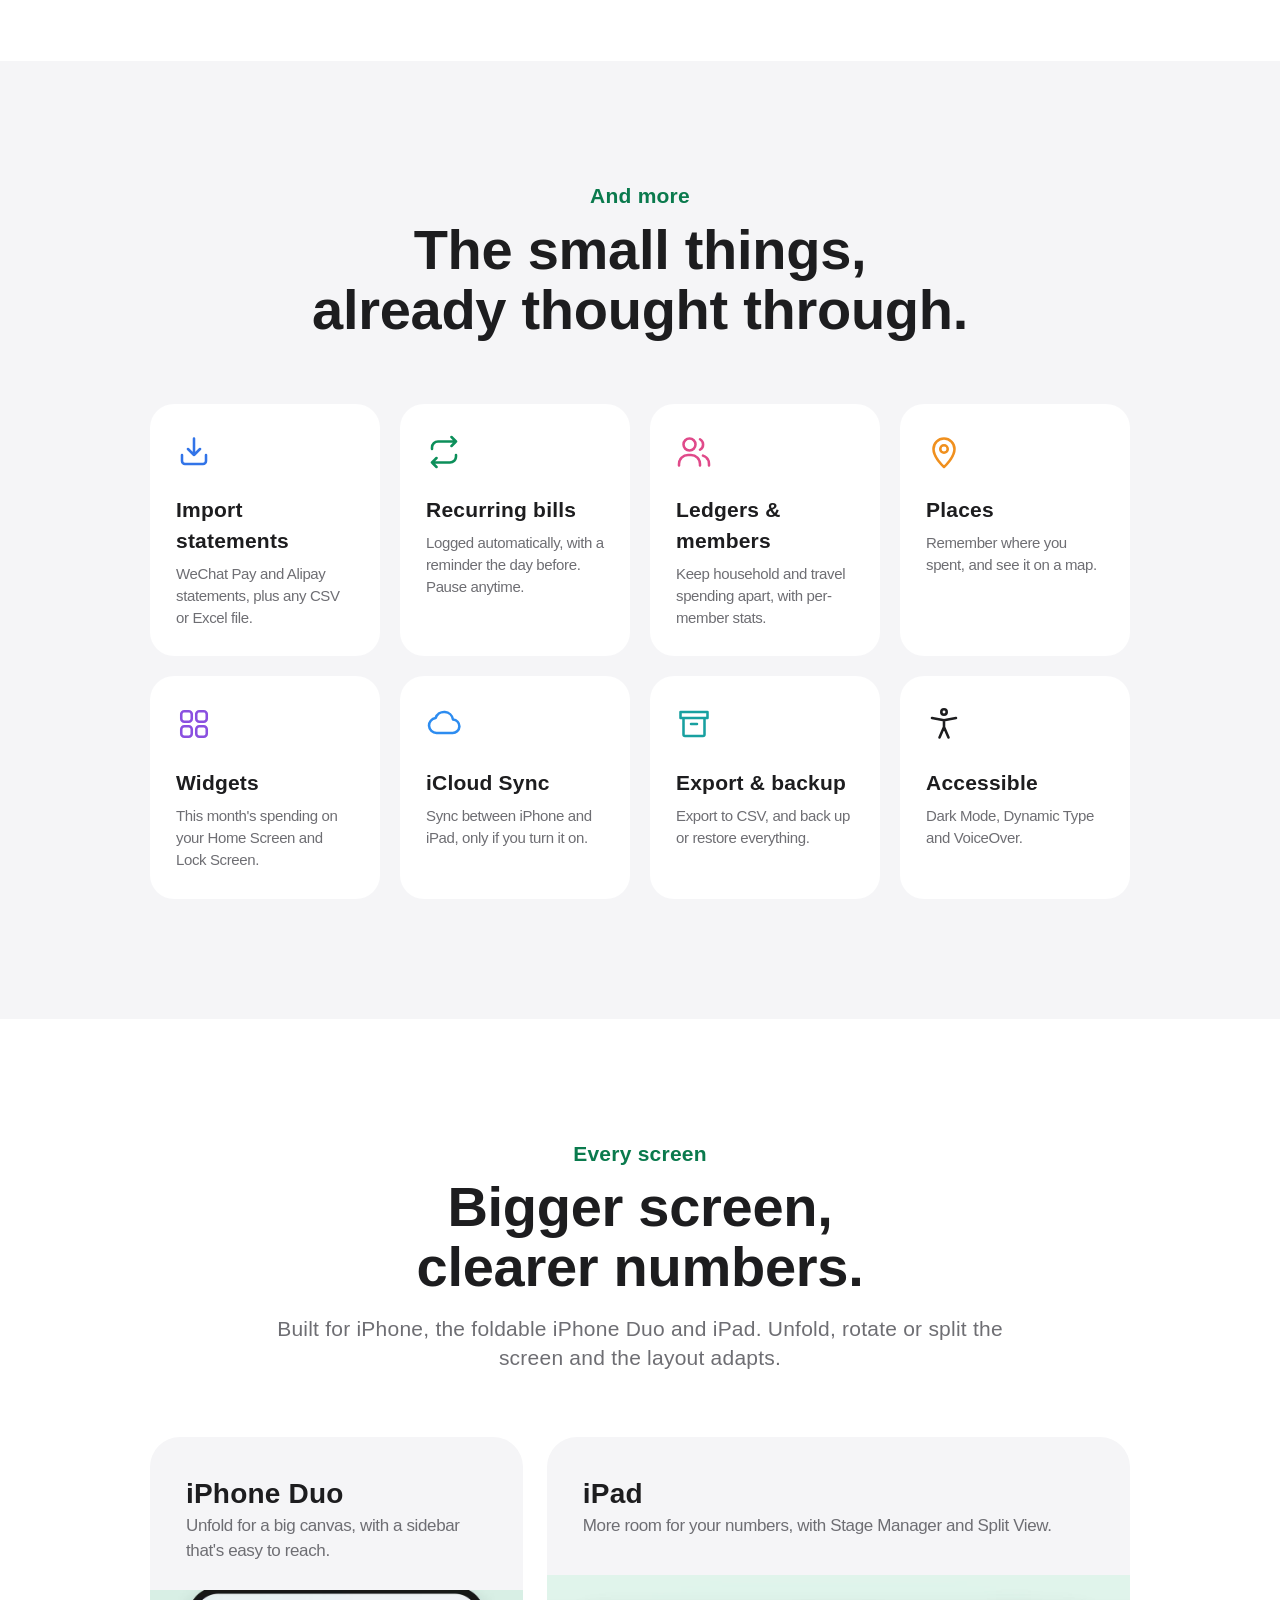
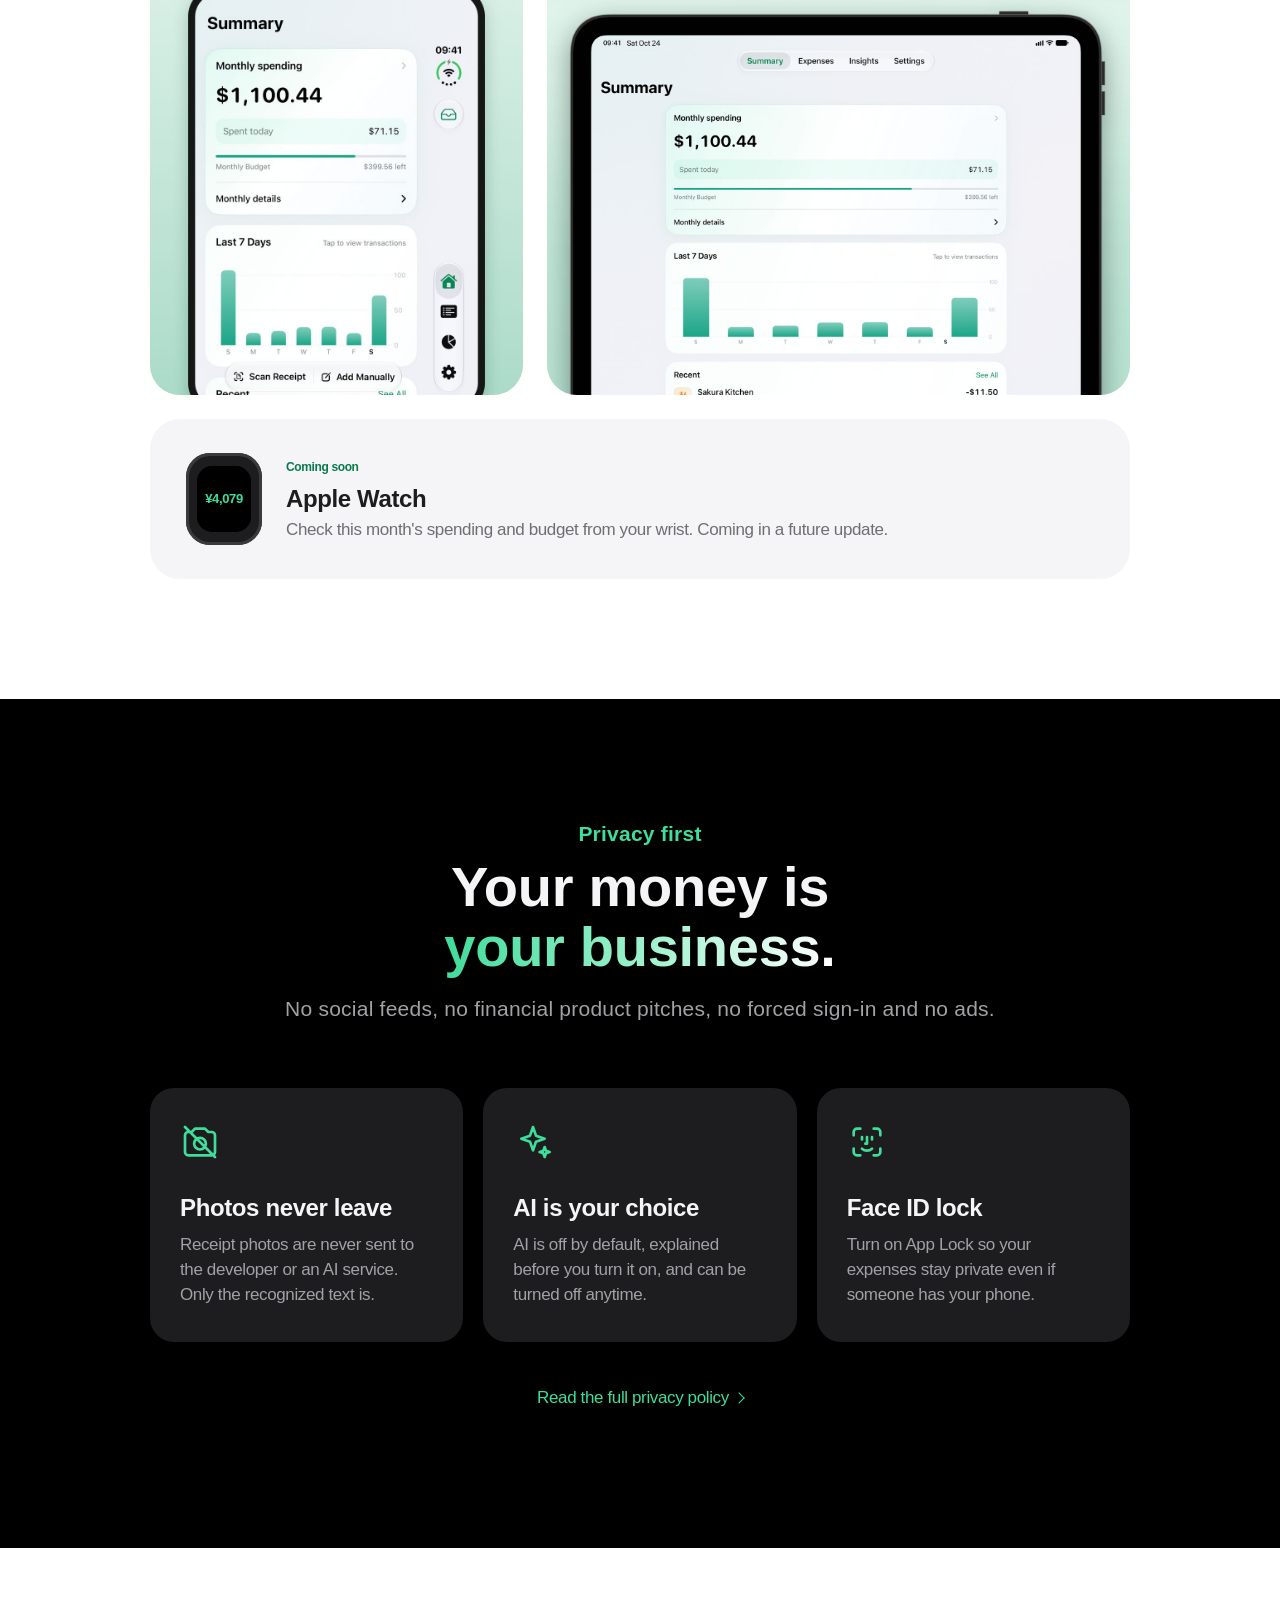
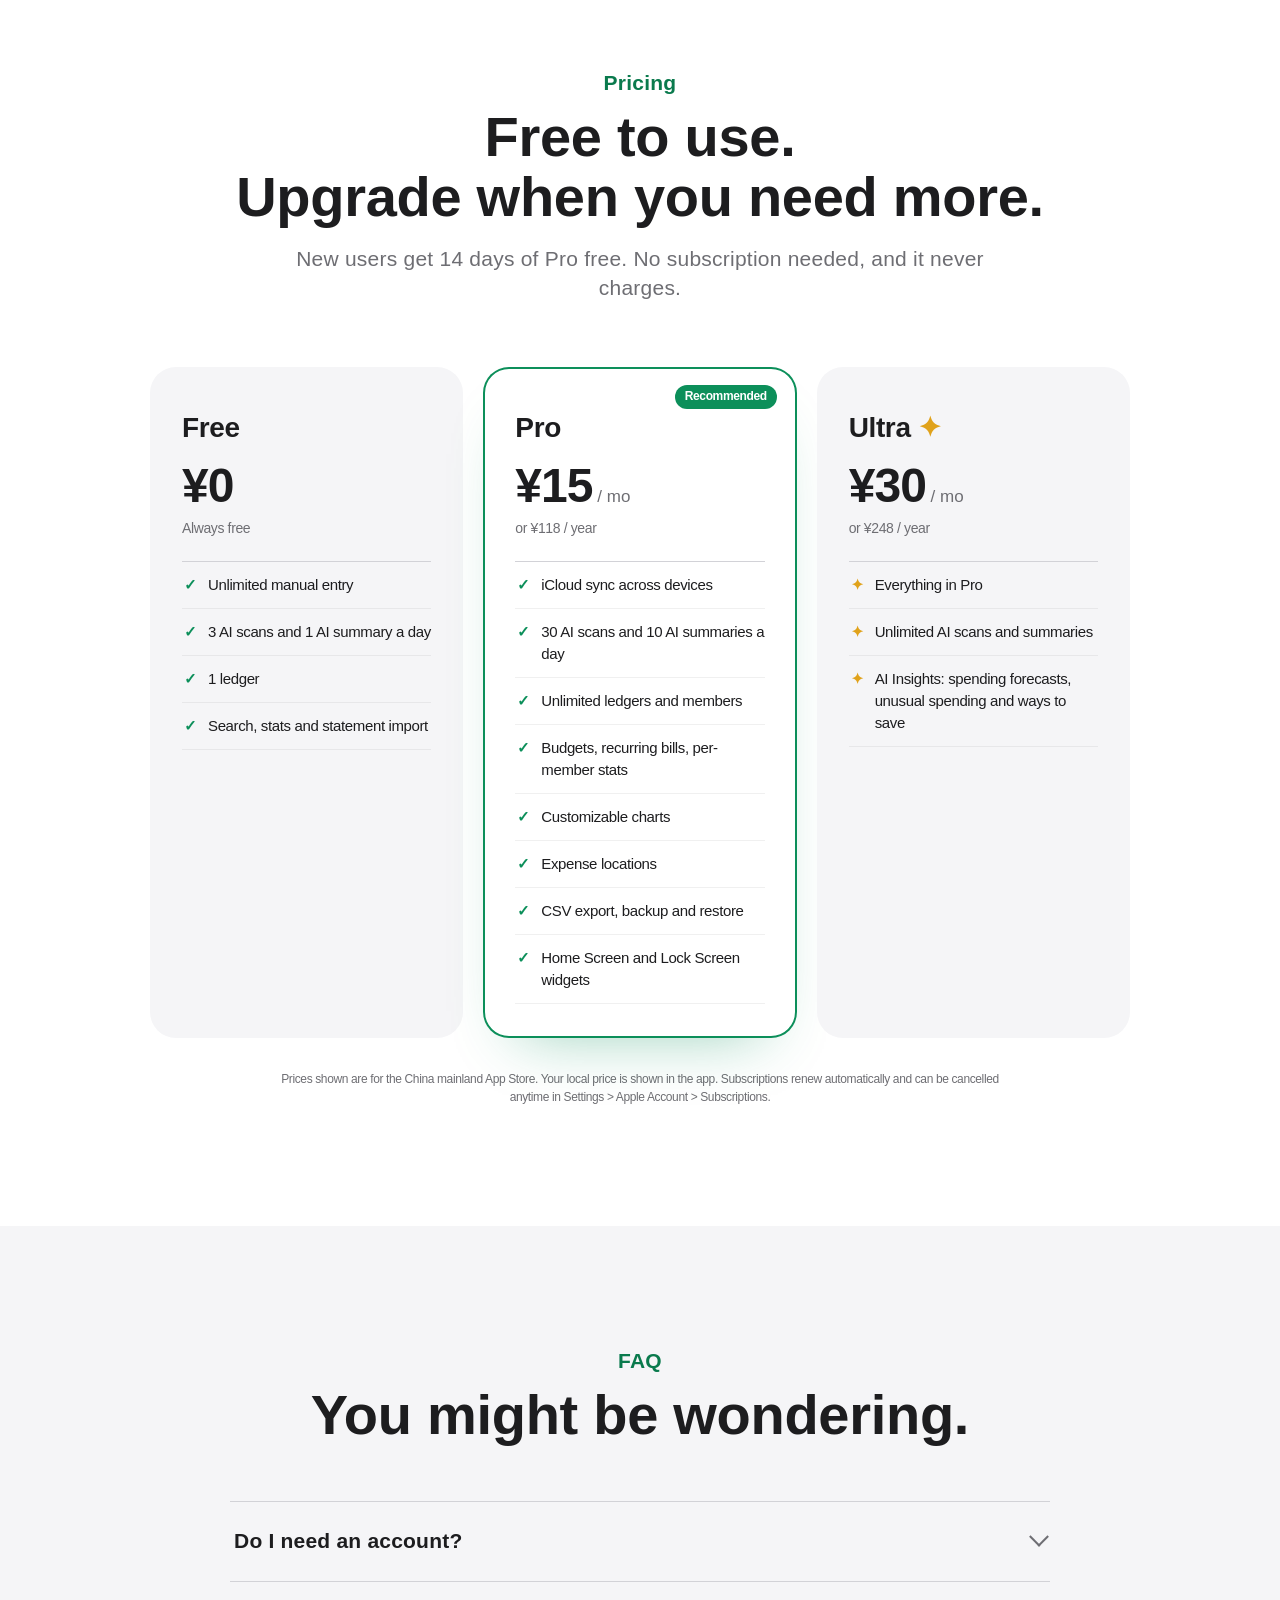
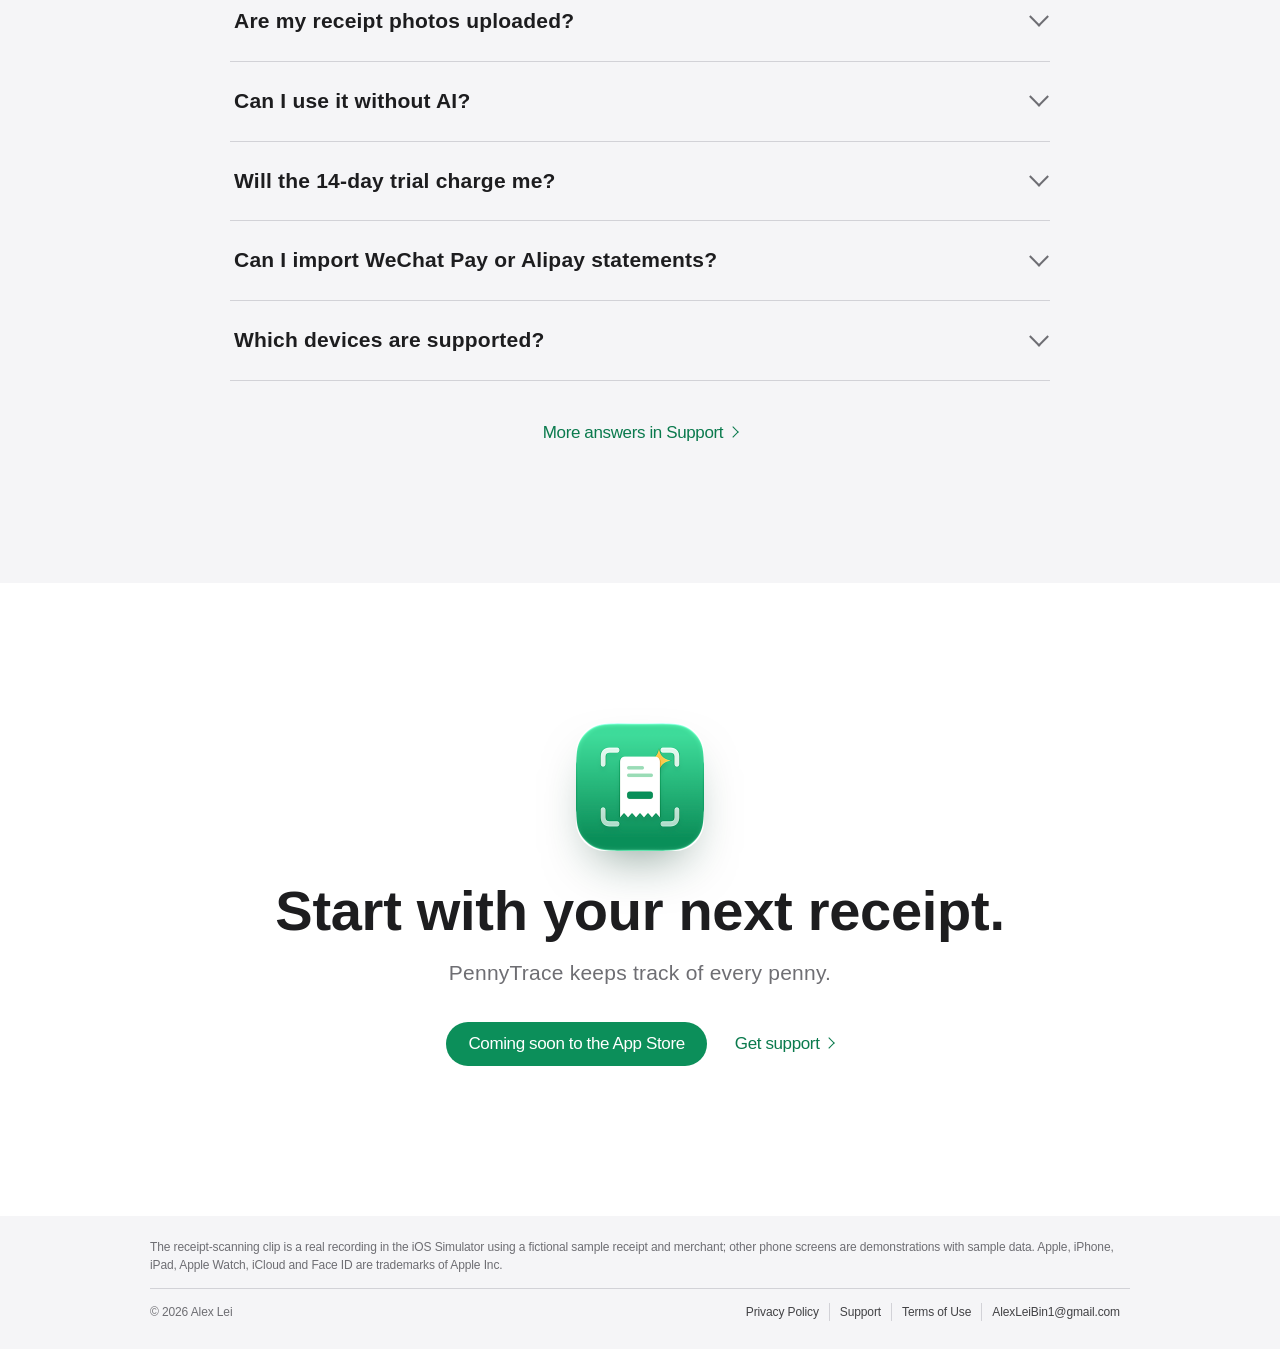
==== commit 342886c4: "Redesign the website, support page and privacy policy in an Apple-style layout with live animated ch" ====
--- a/index.html
+++ b/index.html
@@ -5,7 +5,7 @@
   <meta name="viewport" content="width=device-width, initial-scale=1, viewport-fit=cover">
   <title>帐旅 PennyTrace · 拍张小票，AI 帮你记好账</title>
   <meta name="description" content="帐旅（PennyTrace）：拍张小票，AI 识别商家、金额和分类，确认即可保存。不用注册，没有广告，收据照片不会上传。Snap a receipt and AI logs the expense for you.">
-  <meta name="theme-color" content="#0B3D2A">
+  <meta name="theme-color" content="#fbfbfd">
   <meta property="og:title" content="帐旅 PennyTrace">
   <meta property="og:description" content="拍张小票，AI 帮你记好账。Snap a receipt, and every penny is clear.">
   <meta property="og:image" content="https://willraylei.github.io/PennyTrace/assets/zh/header.jpg">
@@ -15,289 +15,431 @@
   <link rel="apple-touch-icon" href="assets/apple-touch-icon.png">
   <style>
     :root {
-      color-scheme: light dark;
+      color-scheme: light;
+      --ink: #1d1d1f;
+      --ink2: #6e6e73;
+      --gray: #f5f5f7;
+      --line: #d2d2d7;
+      --brand: #0C8F5A;
+      --brand-ink: #0A7A4D;
       --mint: #3FDC9A;
-      --emerald: #0C8F5A;
-      --accent: #1FB05E;
-      --deep: #0B3D2A;
-      --spark: #FFC94D;
-      --bg: #F6FAF7;
-      --bg-soft: #EAF5EE;
-      --card: #FFFFFF;
-      --text: #10261B;
-      --secondary: #5B6B62;
-      --line: rgba(12, 60, 40, 0.10);
-      --shadow: 0 24px 60px -24px rgba(11, 61, 42, 0.35);
-      --radius: 28px;
-    }
-    @media (prefers-color-scheme: dark) {
-      :root {
-        --accent: #3ED381;
-        --bg: #07130D;
-        --bg-soft: #0D2017;
-        --card: #12241A;
-        --text: #EEF6F1;
-        --secondary: #9DB2A6;
-        --line: rgba(255, 255, 255, 0.10);
-        --shadow: 0 24px 60px -24px rgba(0, 0, 0, 0.8);
-      }
+      --gold: #E0A21B;
+      --display: "SF Pro Display", "SF Pro Icons", -apple-system, BlinkMacSystemFont, "PingFang SC", "Hiragino Sans GB", "Noto Sans SC", "Helvetica Neue", sans-serif;
+      --text: "SF Pro Text", "SF Pro Icons", -apple-system, BlinkMacSystemFont, "PingFang SC", "Hiragino Sans GB", "Noto Sans SC", "Helvetica Neue", sans-serif;
     }
     * { box-sizing: border-box; }
-    html { scroll-behavior: smooth; -webkit-text-size-adjust: 100%; }
+    html { -webkit-text-size-adjust: 100%; scroll-behavior: smooth; scroll-padding-top: 60px; }
     body {
-      margin: 0;
-      font-family: -apple-system, BlinkMacSystemFont, "SF Pro Display", "SF Pro Text", "PingFang SC", "Hiragino Sans GB", "Noto Sans SC", "Helvetica Neue", sans-serif;
-      background: var(--bg);
-      color: var(--text);
-      line-height: 1.6;
+      margin: 0; background: #fff; color: var(--ink);
+      font-family: var(--text); font-size: 17px; line-height: 1.47; letter-spacing: -0.022em;
       -webkit-font-smoothing: antialiased;
     }
     img { display: block; max-width: 100%; height: auto; }
-    a { color: var(--accent); text-decoration: none; }
+    a { color: var(--brand-ink); text-decoration: none; }
     a:hover { text-decoration: underline; }
+    button { font: inherit; }
 
     /* 中英切换：只显示当前语言的内容 */
     html[data-lang="zh"] [lang="en"]:not(html) { display: none !important; }
     html[data-lang="en"] [lang="zh-Hans"]:not(html) { display: none !important; }
 
-    .wrap { max-width: 1160px; margin: 0 auto; padding: 0 24px; }
-
-    /* 导航 */
-    nav {
-      position: sticky; top: 0; z-index: 10;
-      backdrop-filter: saturate(180%) blur(20px);
-      -webkit-backdrop-filter: saturate(180%) blur(20px);
-      background: color-mix(in srgb, var(--bg) 78%, transparent);
-      border-bottom: 1px solid var(--line);
+    .w { max-width: 1024px; margin: 0 auto; padding: 0 22px; }
+    .w-wide { max-width: 1240px; margin: 0 auto; padding: 0 22px; }
+
+    /* ---------- 全局导航（随页面滚走） ---------- */
+    .gnav { background: rgba(250, 250, 252, .86); backdrop-filter: saturate(180%) blur(20px); -webkit-backdrop-filter: saturate(180%) blur(20px); font-size: 12px; letter-spacing: -0.01em; position: relative; z-index: 60; }
+    .gnav .w { display: flex; align-items: center; gap: 30px; height: 44px; }
+    .glogo { display: flex; align-items: center; gap: 7px; color: var(--ink); font-weight: 600; font-size: 13px; }
+    .glogo img { width: 20px; height: 20px; border-radius: 5px; }
+    .glogo:hover, .glinks a:hover { text-decoration: none; }
+    .glinks { display: flex; gap: 30px; flex: 1; justify-content: center; }
+    .glinks a { color: rgba(0, 0, 0, .8); }
+    .glinks a:hover { color: #000; }
+    .switch { display: inline-flex; padding: 2px; border-radius: 999px; background: rgba(0, 0, 0, .06); }
+    .switch button { appearance: none; border: 0; background: transparent; color: var(--ink2); font-size: 11px; padding: 3px 10px; border-radius: 999px; cursor: pointer; }
+    .switch button[aria-pressed="true"] { background: #fff; color: var(--ink); box-shadow: 0 1px 3px rgba(0, 0, 0, .14); }
+
+    /* ---------- 产品导航（吸顶） ---------- */
+    .lnav { position: sticky; top: 0; z-index: 50; height: 52px; background: rgba(251, 251, 253, .8); backdrop-filter: saturate(180%) blur(20px); -webkit-backdrop-filter: saturate(180%) blur(20px); border-bottom: 1px solid rgba(0, 0, 0, .12); }
+    .lnav .w { display: flex; align-items: center; height: 52px; gap: 24px; }
+    .lnav .ttl { font-family: var(--display); font-size: 21px; font-weight: 600; letter-spacing: .011em; color: var(--ink); margin-right: auto; }
+    .lnav .ttl:hover { text-decoration: none; }
+    .lnav .lk { display: flex; gap: 24px; font-size: 12px; }
+    .lnav .lk a { color: var(--ink); opacity: .85; }
+    .lnav .lk a:hover { color: var(--brand-ink); opacity: 1; text-decoration: none; }
+    .pill { display: inline-block; background: var(--brand); color: #fff; font-size: 12px; line-height: 1.33; padding: 4px 12px; border-radius: 980px; white-space: nowrap; }
+    .pill:hover { background: #0A9F63; text-decoration: none; }
+
+    /* ---------- 通用排版 ---------- */
+    .eb { font-family: var(--display); font-size: 21px; font-weight: 600; letter-spacing: .011em; color: var(--brand-ink); margin: 0 0 8px; }
+    .h-xl { font-family: var(--display); font-size: 80px; line-height: 1.05; font-weight: 600; letter-spacing: -0.015em; margin: 0; }
+    .h-l { font-family: var(--display); font-size: 56px; line-height: 1.07; font-weight: 600; letter-spacing: -0.005em; margin: 0; }
+    .h-m { font-family: var(--display); font-size: 40px; line-height: 1.1; font-weight: 600; letter-spacing: 0; margin: 0; }
+    .lede { font-family: var(--display); font-size: 21px; line-height: 1.38; font-weight: 400; letter-spacing: .011em; color: var(--ink2); margin: 18px 0 0; }
+    .lede b { color: var(--ink); font-weight: 600; }
+    .grad { background: linear-gradient(90deg, #0C8F5A, #2BC487 55%, #1FA9A0); -webkit-background-clip: text; background-clip: text; color: transparent; }
+    .center { text-align: center; }
+    .center .lede { max-width: 760px; margin-left: auto; margin-right: auto; }
+    .btn { display: inline-block; background: var(--brand); color: #fff; font-size: 17px; line-height: 1.18; padding: 12px 22px; border-radius: 980px; }
+    .btn:hover { background: #0A9F63; text-decoration: none; }
+    .more { font-size: 17px; color: var(--brand-ink); white-space: nowrap; }
+    .more::after { content: ""; display: inline-block; width: .42em; height: .42em; border: solid currentColor; border-width: 1.6px 1.6px 0 0; transform: rotate(45deg); margin-left: .35em; vertical-align: .1em; }
+    section { position: relative; }
+    .pad { padding: 120px 0; }
+    .bg-gray { background: var(--gray); }
+
+    /* ---------- 首屏 ---------- */
+    .hero { background: linear-gradient(#fbfbfd, #fff); overflow: hidden; padding-top: 72px; --p: 0; }
+    .hero .eb { color: var(--ink); }
+    .hero .h-xl { margin-top: 4px; }
+    .hero .lede { margin-top: 22px; }
+    .hero-cta { display: flex; gap: 28px; justify-content: center; align-items: center; margin-top: 30px; flex-wrap: wrap; }
+    .stage { position: relative; height: 720px; margin-top: 64px; }
+    .stage::before { content: ""; position: absolute; left: 50%; top: 22%; width: 980px; height: 560px; margin-left: -490px; background: radial-gradient(closest-side, rgba(63, 220, 154, .28), transparent); filter: blur(20px); }
+    .hp { position: absolute; top: 0; left: 50%; transition: opacity .6s; }
+    .hp.c { transform: translate(-50%, calc(var(--p) * -30px)); z-index: 2; }
+    .hp.l { transform: translate(calc(-50% - 290px - var(--p) * 70px), calc(76px + var(--p) * 20px)) rotate(calc(var(--p) * -3deg)); }
+    .hp.r { transform: translate(calc(-50% + 290px + var(--p) * 70px), calc(76px + var(--p) * 20px)) rotate(calc(var(--p) * 3deg)); }
+    .hp.l .iphone, .hp.r .iphone { zoom: .84; }
+    .chips { display: flex; flex-wrap: wrap; justify-content: center; gap: 10px 26px; color: var(--ink2); font-size: 14px; margin: 0; padding: 0 0 80px; list-style: none; }
+    .chips li::before { content: "✓"; color: var(--brand); font-weight: 700; margin-right: 6px; }
+
+    /* ---------- 数字 ---------- */
+    .stats { display: grid; grid-template-columns: repeat(4, 1fr); gap: 20px; margin-top: 64px; }
+    .stat { text-align: center; }
+    .stat .n { font-family: var(--display); font-size: 72px; line-height: 1; font-weight: 600; letter-spacing: -0.02em; }
+    .stat .n small { font-size: 32px; margin-left: 2px; }
+    .stat p { margin: 12px 0 0; color: var(--ink2); font-size: 17px; }
+
+    /* ---------- 功能大卡片 ---------- */
+    .tiles { display: grid; gap: 24px; }
+    .ft { background: var(--gray); border-radius: 30px; display: grid; grid-template-columns: 1.05fr 1fr; align-items: center; gap: 24px; padding: 72px 64px 72px 76px; overflow: hidden; }
+    .ft.flip { grid-template-columns: 1fr 1.05fr; padding: 72px 76px 72px 64px; }
+    .ft.flip .txt { order: 2; }
+    .ft .ph { display: flex; justify-content: center; }
+    .ft .txt p { font-size: 19px; line-height: 1.42; color: var(--ink2); margin: 20px 0 0; letter-spacing: .012em; }
+    .ft .txt p b { color: var(--ink); font-weight: 600; }
+    .ft .txt p.eb { font-size: 21px; color: var(--brand-ink); margin: 0 0 8px; }
+    .ft .points { list-style: none; padding: 0; margin: 28px 0 0; display: grid; gap: 14px; }
+    .ft .points li { display: flex; gap: 12px; font-size: 15px; color: var(--ink2); line-height: 1.45; }
+    .ft .points li b { color: var(--ink); font-weight: 600; }
+    .ft .points svg { flex: none; width: 22px; height: 22px; stroke: var(--brand); fill: none; stroke-width: 1.8; stroke-linecap: round; stroke-linejoin: round; margin-top: 1px; }
+    .ways { display: flex; flex-wrap: wrap; gap: 8px; margin-top: 26px; padding: 0; list-style: none; }
+    .ways li { font-size: 13px; padding: 6px 13px; border-radius: 999px; background: #fff; color: var(--ink); box-shadow: 0 1px 2px rgba(0, 0, 0, .06); }
+    .hint { display: inline-flex; align-items: center; gap: 8px; margin-top: 26px; font-size: 14px; color: var(--brand-ink); background: rgba(12, 143, 90, .08); padding: 7px 14px; border-radius: 999px; }
+    .hint::before { content: ""; width: 7px; height: 7px; border-radius: 50%; background: var(--brand); animation: blink 1.6s infinite; }
+    @keyframes blink { 50% { opacity: .25; } }
+
+    .ft.dark { background: #000; color: #f5f5f7; }
+    .ft.dark .txt p { color: #a1a1a6; }
+    .ft.dark .txt p b { color: #f5f5f7; }
+    .ft.dark .txt p.eb { color: var(--gold); }
+    .ft.dark .grad { background-image: linear-gradient(90deg, #FFD66B, #F2B630 50%, #F08A3C); }
+    .ft.dark .points li { color: #a1a1a6; }
+    .ft.dark .points li b { color: #f5f5f7; }
+    .ft.dark .points svg { stroke: var(--gold); }
+    .ultra { display: inline-block; vertical-align: middle; margin-left: 8px; font-size: 11px; font-weight: 800; letter-spacing: .08em; padding: 3px 9px; border-radius: 999px; background: linear-gradient(#FFD66B, #F2B630); color: #4d3500; }
+
+    /* ---------- 便当格 ---------- */
+    .bento { display: grid; grid-template-columns: repeat(4, 1fr); gap: 20px; margin-top: 64px; }
+    .bt { background: #fff; border-radius: 24px; padding: 30px 26px 28px; transition: transform .4s cubic-bezier(.2, .7, .2, 1), box-shadow .4s; }
+    .bt:hover { transform: scale(1.02); box-shadow: 0 18px 40px -18px rgba(0, 0, 0, .18); }
+    .bt svg { width: 36px; height: 36px; fill: none; stroke: var(--c, var(--brand)); stroke-width: 1.7; stroke-linecap: round; stroke-linejoin: round; }
+    .bt h4 { font-family: var(--display); font-size: 21px; font-weight: 600; margin: 18px 0 6px; letter-spacing: .01em; }
+    .bt p { margin: 0; color: var(--ink2); font-size: 15px; line-height: 1.45; }
+
+    /* ---------- 设备 ---------- */
+    .devs { display: grid; grid-template-columns: .78fr 1.22fr; gap: 24px; margin-top: 64px; }
+    .dev { margin: 0; background: var(--gray); border-radius: 30px; overflow: hidden; display: flex; flex-direction: column; }
+    .dev .cap { padding: 36px 36px 26px; }
+    .dev .cap b { display: block; font-family: var(--display); font-size: 28px; font-weight: 600; letter-spacing: .007em; }
+    .dev .cap span { color: var(--ink2); font-size: 17px; }
+    .dev .im { flex: 1; overflow: hidden; display: flex; align-items: flex-end; }
+    .dev img { width: 100%; transform: scale(1.06); transition: transform 1.6s cubic-bezier(.2, .7, .2, 1); }
+    .dev.in img { transform: none; }
+    .watch { margin-top: 24px; background: var(--gray); border-radius: 30px; padding: 34px 36px; display: flex; gap: 24px; align-items: center; }
+    .watch .wi { flex: none; width: 76px; height: 92px; border-radius: 24px; background: #1d1d1f; display: grid; place-items: center; box-shadow: inset 0 0 0 3px #3a3a3c; }
+    .watch .wi span { width: 54px; height: 66px; border-radius: 15px; background: #000; display: grid; place-items: center; color: var(--mint); font-family: var(--display); font-weight: 600; font-size: 13px; }
+    .watch b { font-family: var(--display); font-size: 24px; font-weight: 600; display: block; }
+    .watch p { margin: 2px 0 0; color: var(--ink2); }
+    .soon { display: inline-block; font-size: 12px; font-weight: 600; color: var(--brand-ink); margin-bottom: 4px; }
+
+    /* ---------- 隐私 ---------- */
+    .privacy { background: #000; color: #f5f5f7; }
+    .privacy .eb { color: var(--mint); }
+    .privacy .lede { color: #a1a1a6; }
+    .privacy .grad { background-image: linear-gradient(90deg, #3FDC9A, #9BF1CB 50%, #ffffff); }
+    .ptiles { display: grid; grid-template-columns: repeat(3, 1fr); gap: 20px; margin-top: 64px; }
+    .pt { background: #1d1d1f; border-radius: 24px; padding: 34px 30px; }
+    .pt svg { width: 40px; height: 40px; fill: none; stroke: var(--mint); stroke-width: 1.6; stroke-linecap: round; stroke-linejoin: round; }
+    .pt h4 { font-family: var(--display); font-size: 24px; font-weight: 600; margin: 20px 0 8px; }
+    .pt p { margin: 0; color: #a1a1a6; font-size: 17px; }
+    .privacy .more { color: var(--mint); }
+
+    /* ---------- 价格 ---------- */
+    .plans { display: grid; grid-template-columns: repeat(3, 1fr); gap: 20px; margin-top: 64px; align-items: stretch; text-align: left; }
+    .plan { background: var(--gray); border-radius: 26px; padding: 40px 32px 34px; display: flex; flex-direction: column; position: relative; }
+    .plan.pro { background: #fff; box-shadow: inset 0 0 0 2px var(--brand), 0 30px 60px -36px rgba(12, 143, 90, .45); }
+    .plan .badge { position: absolute; top: 18px; right: 20px; font-size: 12px; font-weight: 600; color: #fff; background: var(--brand); padding: 3px 10px; border-radius: 999px; }
+    .plan h3 { font-family: var(--display); font-size: 28px; font-weight: 600; margin: 0; }
+    .plan .price { font-family: var(--display); font-size: 48px; font-weight: 600; letter-spacing: -0.02em; margin: 14px 0 0; line-height: 1; }
+    .plan .price small { font-size: 17px; font-weight: 400; color: var(--ink2); letter-spacing: 0; }
+    .plan .yr { color: var(--ink2); font-size: 14px; margin: 8px 0 22px; }
+    .plan ul { list-style: none; padding: 0; margin: 0; border-top: 1px solid var(--line); }
+    .plan li { padding: 12px 0 12px 26px; position: relative; font-size: 15px; border-bottom: 1px solid rgba(0, 0, 0, .06); }
+    .plan li::before { content: "✓"; position: absolute; left: 2px; color: var(--brand); font-weight: 700; }
+    .plan.ul li::before { content: "✦"; color: var(--gold); }
+    .fine { color: var(--ink2); font-size: 12px; line-height: 1.5; margin: 32px auto 0; max-width: 720px; text-align: center; }
+
+    /* ---------- 常见问题 ---------- */
+    .faq { max-width: 820px; margin: 56px auto 0; border-top: 1px solid var(--line); }
+    .faq details { border-bottom: 1px solid var(--line); }
+    .faq summary { cursor: pointer; list-style: none; display: flex; justify-content: space-between; align-items: center; gap: 20px; padding: 24px 4px; font-family: var(--display); font-size: 21px; font-weight: 600; letter-spacing: .01em; }
+    .faq summary::-webkit-details-marker { display: none; }
+    .faq summary::after { content: ""; flex: none; width: 12px; height: 12px; border: solid var(--ink2); border-width: 0 2px 2px 0; transform: rotate(45deg) translate(-3px, -3px); transition: transform .3s; }
+    .faq details[open] summary::after { transform: rotate(-135deg) translate(-3px, -3px); }
+    .faq details p { margin: -6px 4px 26px; color: var(--ink2); font-size: 17px; max-width: 700px; }
+
+    /* ---------- 结尾 ---------- */
+    .final { text-align: center; padding: 140px 0 150px; }
+    .final img { width: 128px; height: 128px; border-radius: 29px; margin: 0 auto 30px; box-shadow: 0 24px 50px -20px rgba(12, 61, 42, .5); }
+    .final .hero-cta { margin-top: 34px; }
+
+    footer { background: var(--gray); color: var(--ink2); font-size: 12px; line-height: 1.5; padding: 22px 0 28px; letter-spacing: -0.01em; }
+    footer .note { padding-bottom: 14px; border-bottom: 1px solid var(--line); margin: 0; }
+    footer .row { display: flex; flex-wrap: wrap; gap: 8px 24px; padding-top: 14px; }
+    footer .row .links { display: flex; flex-wrap: wrap; gap: 4px 0; margin-left: auto; }
+    footer .row .links a { color: #424245; padding: 0 10px; border-left: 1px solid var(--line); }
+    footer .row .links a:first-child { border-left: 0; }
+
+    /* ---------- 滚动出现 ---------- */
+    .anim .rv { opacity: 0; transform: translateY(40px); transition: opacity 1s cubic-bezier(.2, .7, .2, 1), transform 1s cubic-bezier(.2, .7, .2, 1); }
+    .anim .rv.in { opacity: 1; transform: none; }
+
+    /* =====================================================
+       手机实机模型：界面用 HTML 绘制，图表会随时间自己动
+       ===================================================== */
+    .iphone { position: relative; width: 300px; height: 632px; padding: 11px; border-radius: 56px; background: linear-gradient(150deg, #3a3a3c, #1c1c1e 40%, #2c2c2e); box-shadow: inset 0 0 0 1.5px #5a5a5e, inset 0 0 0 5px #0d0d0d, 0 60px 90px -50px rgba(0, 0, 0, .55), 0 24px 40px -24px rgba(0, 0, 0, .3); flex: none; }
+    .slot > img { width: 300px; border-radius: 48px; }
+    .scr { position: relative; width: 100%; height: 100%; border-radius: 45px; overflow: hidden; background: #F2F2F7; color: #000; font-family: var(--text); font-size: 12px; line-height: 1.35; letter-spacing: 0; text-align: left; isolation: isolate; user-select: none; -webkit-user-select: none; }
+    .island { position: absolute; top: 10px; left: 50%; width: 90px; height: 26px; margin-left: -45px; background: #000; border-radius: 20px; z-index: 50; }
+    .sbar { position: relative; z-index: 45; height: 46px; display: flex; align-items: center; justify-content: space-between; padding: 3px 24px 0 32px; font-size: 14px; font-weight: 600; }
+    .sbar .r { display: flex; gap: 5px; align-items: center; }
+    .sbar svg { height: 11px; width: auto; fill: currentColor; }
+    .scr.dark .sbar { color: #fff; }
+    .mb { padding: 0 13px; }
+    .lt { font-family: var(--display); font-size: 27px; font-weight: 700; margin: 2px 3px 10px; letter-spacing: .005em; }
+    .mc { background: #fff; border-radius: 18px; padding: 12px 13px; margin-bottom: 10px; }
+    .mr { display: flex; align-items: center; justify-content: space-between; gap: 8px; }
+    .mct { font-size: 13px; font-weight: 600; }
+    .mmu { color: #8e8e93; font-size: 10.5px; }
+    .msm { font-size: 10px; color: #8e8e93; }
+    .chev { width: 7px; height: 7px; border: solid #c7c7cc; border-width: 1.6px 1.6px 0 0; transform: rotate(45deg); }
+    .num { font-variant-numeric: tabular-nums; }
+    .mbig { font-family: var(--display); font-size: 27px; font-weight: 700; margin: 5px 0 8px; }
+    .mtoday { display: flex; justify-content: space-between; background: #E6F6EF; border-radius: 10px; padding: 7px 10px; color: #66756d; font-size: 11px; }
+    .mtoday b { color: #000; font-weight: 500; }
+    .mprog { height: 4px; border-radius: 3px; background: #E5E5EA; margin: 10px 0 5px; overflow: hidden; }
+    .mprog i { display: block; height: 100%; width: 0; background: #1E9E7E; border-radius: inherit; transition: width 1.1s cubic-bezier(.3, .7, .2, 1); }
+    .mlink { color: #0C8F5A; font-size: 11px; }
+    .mic { flex: none; width: 28px; height: 28px; border-radius: 8px; display: grid; place-items: center; }
+    .mic svg { width: 15px; height: 15px; fill: currentColor; }
+
+    .mchart { position: relative; height: 104px; margin-top: 12px; }
+    .mgrid span { position: absolute; left: 0; right: 0; border-top: 1px solid #EFEFF2; }
+    .mgrid em { position: absolute; right: 0; top: -6px; font-style: normal; font-size: 8.5px; color: #aeaeb2; background: #fff; padding-left: 3px; }
+    .mbars { position: absolute; inset: 0 26px 0 0; display: grid; grid-template-columns: repeat(7, 1fr); gap: 9px; align-items: end; }
+    .mbars i { display: block; height: 0; border-radius: 5px 5px 2px 2px; background: linear-gradient(#71D6B8, #1E9E7E); transition: height .8s cubic-bezier(.3, .7, .2, 1); }
+    .mdays { display: grid; grid-template-columns: repeat(7, 1fr); gap: 9px; margin: 4px 26px 0 0; text-align: center; font-size: 9.5px; color: #8e8e93; }
+    .mdays .b { color: #000; font-weight: 600; }
+
+    .mli { display: flex; align-items: center; gap: 9px; padding: 5px 0; max-height: 44px; overflow: hidden; }
+    .mli .nm { display: block; font-size: 12px; font-weight: 500; }
+    .mli .sub { display: block; font-size: 9.5px; color: #8e8e93; }
+    .mli .amt { margin-left: auto; font-weight: 600; font-size: 12px; }
+    .mli.enter { animation: liIn .7s cubic-bezier(.2, .8, .2, 1); }
+    .mli.enter .amt { animation: flash 1.4s; }
+    .mli.leave { opacity: 0; max-height: 0; padding: 0; transition: opacity .3s, max-height .45s, padding .45s; }
+    @keyframes liIn { from { opacity: 0; max-height: 0; padding: 0; transform: translateY(-8px); } }
+    @keyframes flash { 0%, 40% { color: #0C8F5A; } }
+
+    .mtab { position: absolute; left: 14px; right: 14px; bottom: 14px; height: 50px; border-radius: 26px; background: rgba(255, 255, 255, .78); backdrop-filter: blur(14px); -webkit-backdrop-filter: blur(14px); box-shadow: 0 6px 24px rgba(0, 0, 0, .1), inset 0 0 0 .5px rgba(0, 0, 0, .08); display: flex; justify-content: space-around; align-items: center; z-index: 20; }
+    .mtab span { display: grid; place-items: center; padding: 7px 16px; border-radius: 20px; }
+    .mtab svg { width: 20px; height: 20px; fill: #1c1c1e; }
+    .mtab .on { background: rgba(12, 143, 90, .12); }
+    .mtab .on svg { fill: #0C8F5A; }
+    .scr.gold .mtab .on { background: rgba(201, 138, 18, .14); }
+    .scr.gold .mtab .on svg { fill: #B07A0C; }
+
+    /* 统计 */
+    .mseg { position: relative; display: grid; grid-template-columns: repeat(3, 1fr); background: #E3E3E8; border-radius: 9px; padding: 2px; margin-bottom: 10px; }
+    .mseg button { appearance: none; border: 0; background: none; font-size: 11.5px; padding: 5px 0; position: relative; z-index: 1; cursor: pointer; color: #000; letter-spacing: 0; }
+    .mseg button.on { font-weight: 600; }
+    .mseg .thumb { position: absolute; top: 2px; bottom: 2px; left: 2px; width: calc((100% - 4px) / 3); background: #fff; border-radius: 7px; box-shadow: 0 2px 6px rgba(0, 0, 0, .12); transform: translateX(100%); transition: transform .5s cubic-bezier(.3, .7, .2, 1); }
+    .mdonut { position: relative; width: 148px; height: 148px; margin: 6px auto 8px; }
+    .mdonut svg { width: 100%; height: 100%; transform: rotate(-90deg); }
+    .mdonut .seg { fill: none; stroke-width: 24; transition: stroke-dasharray 1s cubic-bezier(.3, .7, .2, 1), stroke-dashoffset 1s cubic-bezier(.3, .7, .2, 1); }
+    .mcen { position: absolute; inset: 0; display: grid; place-content: center; text-align: center; }
+    .mcen b { font-family: var(--display); font-size: 20px; font-weight: 700; display: block; margin: 1px 0; }
+    .mcen .msm:last-child { color: #c7c7cc; font-size: 9px; }
+    .mcat { display: grid; grid-template-columns: 28px 1fr auto; gap: 1px 10px; align-items: center; padding: 3.5px 0; }
+    .mcat .mic { grid-row: span 2; }
+    .mcat .nm { font-size: 11.5px; }
+    .mcat b { font-size: 11.5px; font-weight: 600; text-align: right; }
+    .mcat .bar, .mbud .bar { height: 3px; background: #E5E5EA; border-radius: 2px; overflow: hidden; }
+    .mcat .bar i, .mbud .bar i { display: block; height: 100%; width: 0; border-radius: inherit; transition: width 1s cubic-bezier(.3, .7, .2, 1); }
+    .mcat .pct { font-size: 9px; color: #8e8e93; text-align: right; }
+
+    /* AI 洞察 */
+    .scr.gold { background: linear-gradient(180deg, #F6ECDA 0%, #F4F0E8 40%, #F2F2F7 100%); }
+    .mai-h { display: flex; align-items: center; gap: 6px; }
+    .mai-h svg { width: 15px; height: 15px; fill: #1c1c1e; }
+    .mbadge { margin-left: auto; font-size: 8.5px; font-weight: 800; letter-spacing: .06em; padding: 3px 7px; border-radius: 999px; background: linear-gradient(#FFD66B, #F2B630); color: #5a3d00; box-shadow: 0 2px 6px rgba(242, 182, 48, .45); }
+    .mcar { overflow: hidden; border-radius: 14px; margin-top: 10px; }
+    .mtrack { display: flex; transition: transform .8s cubic-bezier(.3, .7, .2, 1); }
+    .msl { flex: 0 0 100%; background: #F4F4F6; border-radius: 14px; padding: 10px 12px; height: 206px; }
+    .mst { display: flex; align-items: center; gap: 5px; color: #6e6e73; font-size: 11px; font-weight: 600; margin-bottom: 7px; }
+    .mst svg { width: 13px; height: 13px; fill: none; stroke: currentColor; stroke-width: 2; stroke-linecap: round; stroke-linejoin: round; }
+    .mfc b { font-family: var(--display); font-size: 21px; font-weight: 700; display: block; }
+    .mfc .r { text-align: right; }
+    .mfc .r b { font-size: 15px; }
+    .mline { width: 100%; height: 86px; display: block; margin: 6px 0 4px; overflow: visible; }
+    .mline .ln { fill: none; stroke: #1E9E7E; stroke-width: 2.2; stroke-linecap: round; stroke-linejoin: round; stroke-dasharray: 1; stroke-dashoffset: 1; transition: stroke-dashoffset 1.5s cubic-bezier(.4, 0, .2, 1); }
+    .mline .ar { opacity: 0; transition: opacity .8s .6s; }
+    .mline .fc { fill: none; stroke: var(--gold); stroke-width: 2.2; stroke-dasharray: 4 3.5; stroke-linecap: round; opacity: 0; transition: opacity .7s 1.4s; }
+    .mline .bd { stroke: #FF6B5A; stroke-width: 1; stroke-dasharray: 3 3; opacity: .7; }
+    .mline text { font-size: 8px; fill: #FF6B5A; font-family: var(--text); }
+    .mline .dot { fill: var(--gold); opacity: 0; transition: opacity .4s 2s; }
+    .mline .halo { fill: var(--gold); opacity: 0; transform-box: fill-box; transform-origin: center; }
+    .msl.on .ln { stroke-dashoffset: 0; }
+    .msl.on .ar, .msl.on .fc, .msl.on .dot { opacity: 1; }
+    .msl.on .halo { animation: halo 1.6s 2.2s infinite; }
+    @keyframes halo { 0% { opacity: .5; transform: scale(1); } 100% { opacity: 0; transform: scale(3.2); } }
+    .mok { display: inline-flex; align-items: center; gap: 5px; color: #12A4B8; font-size: 11px; font-weight: 600; opacity: 0; transform: translateY(4px); transition: .5s 2s; }
+    .mok::before { content: "✓"; display: grid; place-items: center; width: 13px; height: 13px; border-radius: 50%; background: #12A4B8; color: #fff; font-size: 8px; }
+    .msl.on .mok { opacity: 1; transform: none; }
+    .mp { margin: 0; font-size: 11.5px; line-height: 1.5; color: #3a3a3c; }
+    .mspark { display: flex; align-items: flex-end; gap: 5px; height: 84px; margin-top: 14px; }
+    .mspark i { flex: 1; height: 0; border-radius: 3px 3px 1px 1px; background: #D9D3C8; transition: height .6s cubic-bezier(.3, .7, .2, 1); position: relative; }
+    .mspark i.hot { background: linear-gradient(#FF8A6B, #F04A3A); }
+    .mspark i.hot::after { content: ""; position: absolute; left: 50%; top: -5px; width: 10px; height: 10px; margin-left: -5px; border-radius: 50%; background: #F04A3A; opacity: 0; }
+    .msl.on .mspark i { height: var(--h); }
+    .msl.on .mspark i.hot::after { animation: halo 1.4s .9s infinite; }
+    .mcmp { display: grid; gap: 12px; margin-top: 16px; }
+    .mcmp div { display: grid; grid-template-columns: 34px 1fr 50px; align-items: center; gap: 8px; font-size: 10.5px; color: #6e6e73; }
+    .mcmp i { height: 14px; border-radius: 4px; width: 0; background: #E3C489; transition: width 1s cubic-bezier(.3, .7, .2, 1); }
+    .mcmp i.g { background: linear-gradient(90deg, #1E9E7E, #3FDC9A); transition-delay: .5s; }
+    .mcmp b { color: #000; font-size: 11px; text-align: right; }
+    .msl.on .mcmp i { width: var(--w); }
+    .mdots { display: flex; gap: 4px; justify-content: center; margin: 9px 0 2px; }
+    .mdots i { width: 5px; height: 5px; border-radius: 3px; background: #d1d1d6; transition: width .4s, background .4s; }
+    .mdots i.on { width: 14px; background: #3a3a3c; }
+    .mfoot { display: flex; justify-content: space-between; align-items: center; font-size: 9px; color: #8e8e93; margin-top: 6px; }
+    .mfoot b { color: #B07A0C; font-size: 10px; font-weight: 600; }
+    .mdaily { display: flex; align-items: flex-end; gap: 2px; height: 58px; margin-top: 8px; }
+    .mdaily i { flex: 1; height: 0; border-radius: 2px 2px 0 0; background: linear-gradient(#E9C77D, #C98A12); transition: height .7s cubic-bezier(.3, .7, .2, 1); }
+    .mdaily i.f { background: repeating-linear-gradient(-45deg, #EADFC9 0 2px, #F6EFE2 2px 4px); }
+    .run .mdaily i { height: var(--h); }
+
+    /* 预算 */
+    .mring-c { display: flex; gap: 14px; align-items: center; }
+    .mring { position: relative; width: 82px; height: 82px; flex: none; }
+    .mring svg { width: 100%; height: 100%; transform: rotate(-90deg); }
+    .mring circle { fill: none; stroke-width: 10; }
+    .mring .trk { stroke: #E9EEEB; }
+    .mring .val { stroke: #1E9E7E; stroke-linecap: round; stroke-dasharray: 100; stroke-dashoffset: 100; transition: stroke-dashoffset 1.6s cubic-bezier(.3, .7, .2, 1); }
+    .run .mring .val { stroke-dashoffset: 32; }
+    .mring b { position: absolute; inset: 0; display: grid; place-items: center; font-family: var(--display); font-size: 17px; font-weight: 700; }
+    .mbig2 { font-family: var(--display); font-size: 18px; font-weight: 700; margin: 2px 0; }
+    .mbig2 span { font-size: 12px; color: #8e8e93; font-weight: 500; }
+    .mleft { color: #0C8F5A; font-size: 11px; font-weight: 600; }
+    .mbud { display: flex; gap: 10px; padding: 6px 0; }
+    .mbud > div { flex: 1; display: grid; gap: 4px; }
+    .mbud .nm { font-size: 12px; }
+    .mbud .mr span:last-child { font-size: 9.5px; font-weight: 600; }
+    .run .mbud .bar i { width: var(--w); }
+    .mbud:nth-child(3) .bar i { transition-delay: .15s; }
+    .mbud:nth-child(4) .bar i { transition-delay: .3s; }
+    .mtag { font-size: 8.5px; font-weight: 700; color: #fff; background: #FF9F0A; padding: 1px 6px; border-radius: 999px; margin-left: 4px; vertical-align: 1px; }
+    .mban { position: absolute; top: 50px; left: 9px; right: 9px; z-index: 40; display: flex; gap: 9px; align-items: center; padding: 10px 11px; border-radius: 20px; background: rgba(246, 246, 248, .9); backdrop-filter: blur(20px); -webkit-backdrop-filter: blur(20px); box-shadow: 0 12px 30px rgba(0, 0, 0, .18); transform: translateY(-160%) scale(.92); opacity: 0; transition: transform .6s cubic-bezier(.3, 1.3, .4, 1), opacity .4s; }
+    .mban.show { transform: none; opacity: 1; }
+    .mban img { width: 32px; height: 32px; border-radius: 8px; flex: none; }
+    .mban > div { flex: 1; min-width: 0; }
+    .mban .t { font-size: 11px; line-height: 1.35; }
+
+    /* 拍照识别：录屏 */
+    .scr.vid { background: #f2f2f7; }
+    .scr.vid video { display: block; width: 100%; height: 100%; object-fit: cover; }
+
+    /* 减少动态效果：直接显示最终画面 */
+    .still .scr *, .still .scr *::before, .still .scr *::after { transition: none !important; animation: none !important; }
+
+    /* ---------- 响应式 ---------- */
+    @media (max-width: 1068px) {
+      .h-xl { font-size: 64px; }
+      .h-l { font-size: 48px; }
+      .h-m { font-size: 32px; }
+      .hp.l { transform: translate(calc(-50% - 230px - var(--p) * 50px), calc(90px + var(--p) * 20px)); }
+      .hp.r { transform: translate(calc(-50% + 230px + var(--p) * 50px), calc(90px + var(--p) * 20px)); }
+      .hp.l .iphone, .hp.r .iphone { zoom: .74; }
+      .ft, .ft.flip { padding: 56px 40px 56px 48px; }
+      .ft.flip { padding: 56px 48px 56px 40px; }
+      .bento { grid-template-columns: repeat(2, 1fr); }
+      .stat .n { font-size: 56px; }
     }
-    nav .wrap { display: flex; align-items: center; gap: 24px; height: 60px; }
-    .brand { display: flex; align-items: center; gap: 10px; font-weight: 700; color: var(--text); font-size: 1.05rem; }
-    .brand:hover { text-decoration: none; }
-    .brand img { width: 30px; height: 30px; border-radius: 8px; }
-    .brand small { color: var(--secondary); font-weight: 500; }
-    .navlinks { display: flex; gap: 22px; margin-left: auto; font-size: 0.92rem; }
-    .navlinks a { color: var(--secondary); }
-    .navlinks a:hover { color: var(--text); text-decoration: none; }
-    .switch { display: inline-flex; padding: 3px; border-radius: 999px; background: var(--bg-soft); border: 1px solid var(--line); }
-    .switch button {
-      appearance: none; border: 0; background: transparent; color: var(--secondary);
-      font: inherit; font-size: 0.82rem; padding: 4px 12px; border-radius: 999px; cursor: pointer;
+    @media (max-width: 833px) {
+      .glinks { display: none; }
+      .gnav .switch { margin-left: auto; }
+      .ft, .ft.flip { grid-template-columns: 1fr; padding: 52px 28px 48px; text-align: center; gap: 44px; }
+      .ft.flip .txt { order: 0; }
+      .ft .points { text-align: left; max-width: 420px; margin-left: auto; margin-right: auto; }
+      .ways { justify-content: center; }
+      .plans { grid-template-columns: 1fr; max-width: 460px; margin-left: auto; margin-right: auto; }
+      .ptiles { grid-template-columns: 1fr; }
+      .devs { grid-template-columns: 1fr; }
+      .stats { grid-template-columns: repeat(2, 1fr); row-gap: 48px; }
     }
-    .switch button[aria-pressed="true"] { background: var(--card); color: var(--text); box-shadow: 0 1px 3px rgba(0,0,0,.12); }
-
-    /* 首屏 */
-    .hero {
-      position: relative; overflow: hidden;
-      background:
-        radial-gradient(1200px 600px at 85% -10%, color-mix(in srgb, var(--mint) 35%, transparent), transparent 60%),
-        radial-gradient(900px 500px at -10% 110%, color-mix(in srgb, var(--emerald) 22%, transparent), transparent 60%),
-        var(--bg);
+    @media (max-width: 734px) {
+      body { font-size: 17px; }
+      .h-xl { font-size: 48px; line-height: 1.08; }
+      .h-l { font-size: 40px; line-height: 1.1; }
+      .h-m { font-size: 28px; line-height: 1.14; }
+      .lede { font-size: 19px; }
+      .eb { font-size: 19px; }
+      .pad { padding: 80px 0; }
+      .lnav .lk { display: none; }
+      .hero { padding-top: 48px; }
+      .hp.l, .hp.r { display: none; }
+      .stage { height: 600px; margin-top: 48px; }
+      .hp.c .iphone { zoom: .9; }
+      .ft .iphone { zoom: .9; }
+      .bento { grid-template-columns: 1fr; }
+      .watch { flex-direction: column; text-align: center; }
+      .faq summary { font-size: 19px; }
+      footer .row .links { margin-left: 0; }
+      footer .row .links a:first-child { padding-left: 0; }
     }
-    .hero .wrap { display: grid; grid-template-columns: 1.05fr 1fr; gap: 48px; align-items: center; padding-top: 72px; padding-bottom: 40px; }
-    .eyebrow {
-      display: inline-flex; align-items: center; gap: 8px;
-      padding: 6px 14px; border-radius: 999px;
-      background: color-mix(in srgb, var(--accent) 12%, transparent);
-      color: var(--emerald); font-weight: 600; font-size: 0.88rem;
+    @media (prefers-reduced-motion: reduce) {
+      html { scroll-behavior: auto; }
+      .anim .rv { opacity: 1; transform: none; transition: none; }
+      .bt:hover { transform: none; }
+      .hint::before { animation: none; }
+      .dev img { transform: none; transition: none; }
     }
-    @media (prefers-color-scheme: dark) { .eyebrow { color: var(--mint); } }
-    .spark { color: var(--spark); }
-    h1 {
-      font-size: clamp(2.6rem, 6vw, 4.6rem);
-      line-height: 1.08; letter-spacing: -0.03em; margin: 20px 0 18px; font-weight: 800;
-    }
-    h1 .grad {
-      background: linear-gradient(120deg, var(--emerald), var(--mint));
-      -webkit-background-clip: text; background-clip: text; color: transparent;
-    }
-    .lead { font-size: 1.18rem; color: var(--secondary); max-width: 34em; margin: 0 0 28px; }
-    .cta { display: flex; flex-wrap: wrap; gap: 14px; align-items: center; }
-    .store {
-      display: inline-flex; align-items: center; gap: 10px;
-      padding: 12px 22px; border-radius: 14px;
-      background: #000; color: #fff; font-weight: 600;
-      box-shadow: 0 10px 30px -10px rgba(0,0,0,.5);
-    }
-    .store:hover { text-decoration: none; transform: translateY(-1px); }
-    .store svg { width: 22px; height: 22px; fill: currentColor; }
-    .store .s { display: flex; flex-direction: column; line-height: 1.15; }
-    .store .s small { font-size: 0.7rem; font-weight: 500; opacity: .8; }
-    @media (prefers-color-scheme: dark) { .store { background: #fff; color: #000; } }
-    .ghost { color: var(--text); font-weight: 600; padding: 12px 6px; }
-    .chips { display: flex; flex-wrap: wrap; gap: 10px; margin-top: 28px; padding: 0; list-style: none; }
-    .chips li {
-      font-size: 0.86rem; color: var(--secondary);
-      padding: 6px 12px; border-radius: 999px; border: 1px solid var(--line); background: var(--card);
-    }
-    .chips li::before { content: "✓"; color: var(--accent); font-weight: 700; margin-right: 6px; }
-
-    .stage { position: relative; height: 640px; }
-    .phone {
-      position: absolute; width: 300px; border-radius: 36px; overflow: hidden;
-      box-shadow: var(--shadow); border: 1px solid var(--line); background: var(--card);
-    }
-    .phone.a { left: 4%; top: 10px; transform: rotate(-4deg); z-index: 2; }
-    .phone.b { right: 2%; top: 70px; transform: rotate(5deg); width: 270px; }
-    .glow {
-      position: absolute; inset: 20% 10%; border-radius: 50%;
-      background: radial-gradient(circle, color-mix(in srgb, var(--spark) 40%, transparent), transparent 70%);
-      filter: blur(40px); z-index: 0;
-    }
-
-    /* 通用区块 */
-    section { padding: 96px 0; }
-    .kicker { color: var(--accent); font-weight: 700; letter-spacing: .04em; font-size: .9rem; text-transform: uppercase; }
-    h2 { font-size: clamp(1.9rem, 4vw, 2.9rem); line-height: 1.15; letter-spacing: -0.02em; margin: 10px 0 14px; }
-    .sub { color: var(--secondary); font-size: 1.1rem; max-width: 40em; margin: 0; }
-    .center { text-align: center; }
-    .center .sub { margin: 0 auto; }
-
-    /* 三个承诺 */
-    .promises { display: grid; grid-template-columns: repeat(3, 1fr); gap: 20px; margin-top: 48px; }
-    .promise { background: var(--card); border: 1px solid var(--line); border-radius: var(--radius); padding: 30px; }
-    .promise .num { font-size: 2.6rem; font-weight: 800; letter-spacing: -0.03em; color: var(--emerald); }
-    @media (prefers-color-scheme: dark) { .promise .num { color: var(--mint); } }
-    .promise h3 { margin: 6px 0 6px; font-size: 1.2rem; }
-    .promise p { margin: 0; color: var(--secondary); }
-
-    /* 功能交替展示 */
-    .feature { display: grid; grid-template-columns: 1fr 1fr; gap: 64px; align-items: center; padding: 56px 0; }
-    .feature.flip .text { order: 2; }
-    .feature .shot {
-      justify-self: center; width: min(340px, 80vw); border-radius: 40px; overflow: hidden;
-      box-shadow: var(--shadow); border: 1px solid var(--line);
-    }
-    .feature h3 { font-size: clamp(1.6rem, 3vw, 2.2rem); line-height: 1.2; letter-spacing: -0.02em; margin: 8px 0 14px; }
-    .feature ul { list-style: none; padding: 0; margin: 22px 0 0; display: grid; gap: 12px; }
-    .feature li { display: flex; gap: 12px; color: var(--secondary); }
-    .feature li b { color: var(--text); font-weight: 600; }
-    .dot {
-      flex: none; width: 26px; height: 26px; border-radius: 8px; display: grid; place-items: center;
-      background: color-mix(in srgb, var(--accent) 14%, transparent); color: var(--accent); font-size: .85rem; font-weight: 700;
-    }
-    .tag-ultra {
-      display: inline-block; font-size: .72rem; font-weight: 800; letter-spacing: .06em;
-      padding: 3px 9px; border-radius: 999px; background: color-mix(in srgb, var(--spark) 30%, transparent); color: #8A5A00; vertical-align: middle;
-    }
-    @media (prefers-color-scheme: dark) { .tag-ultra { color: var(--spark); } }
-
-    /* 小功能网格 */
-    .soft { background: var(--bg-soft); }
-    .grid { display: grid; grid-template-columns: repeat(4, 1fr); gap: 16px; margin-top: 48px; }
-    .tile { background: var(--card); border: 1px solid var(--line); border-radius: 22px; padding: 22px; transition: transform .25s ease, box-shadow .25s ease; }
-    .tile:hover { transform: translateY(-3px); box-shadow: var(--shadow); }
-    .tile .ic { font-size: 1.6rem; line-height: 1; }
-    .tile h4 { margin: 12px 0 4px; font-size: 1.02rem; }
-    .tile p { margin: 0; color: var(--secondary); font-size: .92rem; }
-
-    /* 多设备 */
-    .devices { display: grid; grid-template-columns: 0.78fr 1.22fr; gap: 20px; margin-top: 48px; align-items: stretch; }
-    .device { margin: 0; background: var(--bg-soft); border: 1px solid var(--line); border-radius: var(--radius); overflow: hidden; display: flex; flex-direction: column; }
-    .device img { width: 100%; flex: 1; object-fit: cover; object-position: top; }
-    .device figcaption { padding: 18px 22px 22px; color: var(--secondary); display: grid; gap: 2px; }
-    .device figcaption b { color: var(--text); font-size: 1.05rem; }
-    .watch {
-      margin-top: 20px; display: flex; gap: 20px; align-items: center;
-      padding: 24px 28px; border-radius: var(--radius); border: 1px dashed color-mix(in srgb, var(--accent) 45%, transparent);
-      background: linear-gradient(120deg, color-mix(in srgb, var(--mint) 10%, var(--card)), var(--card));
-    }
-    .watch-ic { flex: none; width: 64px; height: 64px; border-radius: 18px; display: grid; place-items: center; font-size: 2rem; background: var(--deep); color: var(--mint); }
-    .watch h4 { margin: 6px 0 2px; font-size: 1.15rem; }
-    .watch p { margin: 0; color: var(--secondary); }
-    .soon { display: inline-block; font-size: .75rem; font-weight: 700; padding: 2px 10px; border-radius: 999px; background: color-mix(in srgb, var(--accent) 14%, transparent); color: var(--accent); }
-
-    /* 隐私 */
-    .privacy { background: linear-gradient(160deg, #0B3D2A, #072519); color: #EAF5EE; }
-    .privacy .kicker { color: var(--mint); }
-    .privacy .sub { color: #A9C7B6; }
-    .privacy .grid { grid-template-columns: repeat(3, 1fr); }
-    .privacy .tile { background: rgba(255,255,255,.05); border-color: rgba(255,255,255,.10); }
-    .privacy .tile p { color: #A9C7B6; }
-    .privacy a { color: var(--mint); }
-
-    /* 价格 */
-    .plans { display: grid; grid-template-columns: repeat(3, 1fr); gap: 20px; margin-top: 48px; align-items: stretch; }
-    .plan { background: var(--card); border: 1px solid var(--line); border-radius: var(--radius); padding: 30px; display: flex; flex-direction: column; }
-    .plan.pro { border: 2px solid var(--accent); position: relative; }
-    .plan.pro::before {
-      content: attr(data-badge); position: absolute; top: -13px; left: 30px;
-      background: var(--accent); color: #fff; font-size: .78rem; font-weight: 700; padding: 3px 12px; border-radius: 999px;
-    }
-    .plan.ultra { background: linear-gradient(170deg, color-mix(in srgb, var(--spark) 14%, var(--card)), var(--card) 55%); }
-    .plan h3 { margin: 0; font-size: 1.35rem; }
-    .plan .price { font-size: 2.2rem; font-weight: 800; letter-spacing: -0.02em; margin: 10px 0 2px; }
-    .plan .price small { font-size: 1rem; font-weight: 500; color: var(--secondary); }
-    .plan .yr { color: var(--secondary); font-size: .92rem; margin: 0 0 18px; }
-    .plan ul { list-style: none; padding: 0; margin: 0; display: grid; gap: 10px; }
-    .plan li { padding-left: 24px; position: relative; color: var(--secondary); font-size: .96rem; }
-    .plan li::before { content: "✓"; position: absolute; left: 0; color: var(--accent); font-weight: 700; }
-    .plan.ultra li::before { content: "✦"; color: #D9A21E; }
-    .fine { color: var(--secondary); font-size: .85rem; margin-top: 24px; text-align: center; }
-
-    /* 常见问题 */
-    .faq { max-width: 780px; margin: 40px auto 0; }
-    details { background: var(--card); border: 1px solid var(--line); border-radius: 18px; padding: 4px 22px; margin-bottom: 12px; }
-    summary { cursor: pointer; font-weight: 600; padding: 16px 0; list-style: none; display: flex; justify-content: space-between; gap: 16px; }
-    summary::-webkit-details-marker { display: none; }
-    summary::after { content: "+"; color: var(--accent); font-size: 1.3rem; line-height: 1; transition: transform .2s; }
-    details[open] summary::after { transform: rotate(45deg); }
-    details p { margin: 0 0 18px; color: var(--secondary); }
-
-    /* 结尾 */
-    .final { text-align: center; padding: 110px 0; }
-    .final img { width: 96px; height: 96px; margin: 0 auto 20px; border-radius: 22px; box-shadow: var(--shadow); }
-    .final .cta { justify-content: center; margin-top: 28px; }
-    footer { border-top: 1px solid var(--line); padding: 32px 0 48px; color: var(--secondary); font-size: .88rem; }
-    footer .wrap { display: flex; flex-wrap: wrap; gap: 16px 28px; align-items: center; }
-    footer .links { display: flex; flex-wrap: wrap; gap: 20px; margin-left: auto; }
-    footer a { color: var(--secondary); }
-
-    /* 进入视口时淡入 */
-    .anim .reveal { opacity: 0; transform: translateY(24px); transition: opacity .8s ease, transform .8s cubic-bezier(.2,.7,.2,1); }
-    .anim .reveal.in { opacity: 1; transform: none; }
-    @media (prefers-reduced-motion: reduce) {
-      .anim .reveal { opacity: 1; transform: none; transition: none; }
-      html { scroll-behavior: auto; }
-      .tile:hover, .store:hover { transform: none; }
-    }
-
-    @media (max-width: 960px) {
-      .hero .wrap { grid-template-columns: 1fr; padding-top: 48px; }
-      .stage { height: 520px; max-width: 520px; width: 100%; margin: 0 auto; }
-      .phone { width: 250px; }
-      .phone.b { width: 220px; }
-      .grid { grid-template-columns: repeat(2, 1fr); }
-      .devices { grid-template-columns: 1fr; }
-      .privacy .grid { grid-template-columns: 1fr 1fr; }
-      .plans, .promises { grid-template-columns: 1fr; }
-      .feature { grid-template-columns: 1fr; gap: 36px; padding: 40px 0; }
-      .feature.flip .text { order: 0; }
-      .navlinks { display: none; }
-      .switch { margin-left: auto; }
-      section { padding: 72px 0; }
-    }
-    @media (max-width: 560px) {
-      .grid, .privacy .grid { grid-template-columns: 1fr; }
-      .stage { height: 440px; }
-      .phone { width: 205px; border-radius: 28px; }
-      .phone.b { width: 180px; }
-    }
+    /* 标题行尾的全角标点只占半格，居中时不被空白推偏 */
+    .pe { margin-right: -0.5em; }
   </style>
 </head>
 <body>
-  <nav>
-    <div class="wrap">
-      <a class="brand" href="#top">
-        <img src="assets/icon.png" alt="" width="30" height="30">
-        <span lang="zh-Hans">帐旅 <small>PennyTrace</small></span>
-        <span lang="en">PennyTrace</span>
-      </a>
-      <div class="navlinks">
+  <nav class="gnav" aria-label="Global">
+    <div class="w">
+      <a class="glogo" href="index.html"><img src="assets/icon.png" alt="" width="20" height="20"><span lang="zh-Hans">帐旅</span><span lang="en">PennyTrace</span></a>
+      <div class="glinks">
         <a href="#features"><span lang="zh-Hans">功能</span><span lang="en">Features</span></a>
         <a href="#devices"><span lang="zh-Hans">设备</span><span lang="en">Devices</span></a>
         <a href="#privacy"><span lang="zh-Hans">隐私</span><span lang="en">Privacy</span></a>
         <a href="#pricing"><span lang="zh-Hans">价格</span><span lang="en">Pricing</span></a>
-        <a href="#faq"><span lang="zh-Hans">常见问题</span><span lang="en">FAQ</span></a>
+        <a href="support.html"><span lang="zh-Hans">技术支持</span><span lang="en">Support</span></a>
       </div>
       <div class="switch" role="group" aria-label="Language">
         <button type="button" data-set-lang="zh" aria-pressed="true">中文</button>
@@ -306,180 +448,180 @@
     </div>
   </nav>
 
-  <header class="hero" id="top">
-    <div class="wrap">
-      <div>
-        <span class="eyebrow"><span class="spark">✦</span>
-          <span lang="zh-Hans">AI 识别 · 自动分类 · 支出分析</span>
-          <span lang="en">AI receipt scanning · Auto categories · Insights</span>
-        </span>
-        <h1>
-          <span lang="zh-Hans">小票一拍，<br><span class="grad">每笔都清楚</span></span>
-          <span lang="en">Snap a receipt.<br><span class="grad">Every penny, clear.</span></span>
-        </h1>
-        <p class="lead" lang="zh-Hans">拍一下小票，AI 帮你填好商家、金额、日期和分类，确认就能保存。从拿出手机到记好一笔，不超过 10 秒。</p>
-        <p class="lead" lang="en">Take a photo of a receipt and AI fills in the merchant, amount, date and category. Confirm and save. From pocket to logged in under 10 seconds.</p>
-        <div class="cta">
-          <a class="store js-store" href="#download">
-            <svg viewBox="0 0 24 24" aria-hidden="true"><path d="M16.37 12.6c-.02-2.3 1.88-3.4 1.96-3.46-1.07-1.56-2.73-1.78-3.32-1.8-1.41-.14-2.76.83-3.47.83-.72 0-1.82-.81-2.99-.79-1.54.02-2.96.9-3.75 2.27-1.6 2.78-.41 6.9 1.15 9.15.76 1.1 1.67 2.34 2.86 2.3 1.15-.05 1.58-.74 2.97-.74 1.38 0 1.78.74 2.99.72 1.24-.02 2.02-1.12 2.77-2.23.87-1.28 1.23-2.52 1.25-2.58-.03-.01-2.4-.92-2.42-3.67zM14.1 5.86c.63-.77 1.06-1.83.94-2.9-.91.04-2.02.61-2.67 1.37-.58.67-1.1 1.76-.96 2.8 1.02.08 2.06-.52 2.69-1.27z"/></svg>
-            <span class="s">
-              <small><span lang="zh-Hans" class="js-store-small">即将登陆</span><span lang="en" class="js-store-small">Coming soon on the</span></small>
-              <span>App Store</span>
-            </span>
-          </a>
-          <a class="ghost" href="#features"><span lang="zh-Hans">看看能做什么 →</span><span lang="en">See what it does →</span></a>
-        </div>
-        <ul class="chips">
-          <li><span lang="zh-Hans">不用注册</span><span lang="en">No account</span></li>
-          <li><span lang="zh-Hans">没有广告</span><span lang="en">No ads</span></li>
-          <li><span lang="zh-Hans">收据照片不上传</span><span lang="en">Photos stay on device</span></li>
-          <li><span lang="zh-Hans">免费体验 14 天 Pro</span><span lang="en">14-day Pro trial</span></li>
-        </ul>
-      </div>
-      <div class="stage" aria-hidden="true">
-        <div class="glow"></div>
-        <div class="phone a"><img data-shot="01-scan" src="assets/zh/01-scan.jpg" alt="" width="640" height="1089"></div>
-        <div class="phone b"><img data-shot="05-ai" src="assets/zh/05-ai.jpg" alt="" width="640" height="1089"></div>
-      </div>
-    </div>
+  <nav class="lnav" aria-label="PennyTrace">
+    <div class="w">
+      <a class="ttl" href="#top"><span lang="zh-Hans">帐旅</span><span lang="en">PennyTrace</span></a>
+      <div class="lk">
+        <a href="#features"><span lang="zh-Hans">功能</span><span lang="en">Features</span></a>
+        <a href="#privacy"><span lang="zh-Hans">隐私</span><span lang="en">Privacy</span></a>
+        <a href="#pricing"><span lang="zh-Hans">价格</span><span lang="en">Pricing</span></a>
+        <a href="#faq"><span lang="zh-Hans">常见问题</span><span lang="en">FAQ</span></a>
+      </div>
+      <a class="pill js-store" href="#download"><span class="js-store-label" lang="zh-Hans">即将推出</span><span class="js-store-label" lang="en">Coming soon</span></a>
+    </div>
+  </nav>
+
+  <header class="hero center" id="top">
+    <div class="w">
+      <p class="eb rv"><span lang="zh-Hans">帐旅 · PennyTrace</span><span lang="en">PennyTrace</span></p>
+      <h1 class="h-xl rv">
+        <span lang="zh-Hans">小票一拍<span class="pe">，</span><br><span class="grad">每笔都清楚<span class="pe">。</span></span></span>
+        <span lang="en">Snap a receipt.<br><span class="grad">Every penny, clear.</span></span>
+      </h1>
+      <p class="lede rv" lang="zh-Hans">拍一下小票，AI 帮你填好商家、金额、日期和分类，确认就能保存。从拿出手机到记好一笔，不超过 10 秒。</p>
+      <p class="lede rv" lang="en">Take a photo of a receipt and AI fills in the merchant, amount, date and category. Confirm and save. From pocket to logged in under 10 seconds.</p>
+      <div class="hero-cta rv">
+        <a class="btn js-store" href="#download"><span class="js-store-label" lang="zh-Hans">即将登陆 App Store</span><span class="js-store-label" lang="en">Coming soon to the App Store</span></a>
+        <a class="more" href="#features"><span lang="zh-Hans">看看能做什么</span><span lang="en">See what it does</span></a>
+      </div>
+    </div>
+    <div class="stage" aria-hidden="true">
+      <div class="hp l"><div class="slot" data-mock="overview"><img data-shot="02-overview" src="assets/zh/02-overview.jpg" alt="" width="640" height="1089"></div></div>
+      <div class="hp c"><div class="slot" data-mock="scan"><img data-shot="01-scan" src="assets/zh/01-scan.jpg" alt="" width="640" height="1089"></div></div>
+      <div class="hp r"><div class="slot" data-mock="stats"><img data-shot="04-stats" src="assets/zh/04-stats.jpg" alt="" width="640" height="1089"></div></div>
+    </div>
+    <ul class="chips">
+      <li><span lang="zh-Hans">不用注册</span><span lang="en">No account</span></li>
+      <li><span lang="zh-Hans">没有广告</span><span lang="en">No ads</span></li>
+      <li><span lang="zh-Hans">收据照片不上传</span><span lang="en">Photos stay on device</span></li>
+      <li><span lang="zh-Hans">免费体验 14 天 Pro</span><span lang="en">14-day Pro trial</span></li>
+    </ul>
   </header>
 
-  <section>
-    <div class="wrap center reveal">
-      <div class="kicker"><span lang="zh-Hans">三个承诺</span><span lang="en">Three promises</span></div>
-      <h2><span lang="zh-Hans">记账这件事，应该轻松一点</span><span lang="en">Tracking money should feel light</span></h2>
-      <p class="sub" lang="zh-Hans">写给想知道钱花去哪里、又懒得一笔笔手动输入的你。</p>
-      <p class="sub" lang="en">For anyone who wants to know where the money goes, without typing in every purchase.</p>
-      <div class="promises">
-        <div class="promise">
-          <div class="num">10s</div>
-          <h3><span lang="zh-Hans">快</span><span lang="en">Fast</span></h3>
-          <p lang="zh-Hans">拍照、确认、保存。识别在后台进行，实时活动和灵动岛告诉你进度。</p>
-          <p lang="en">Snap, confirm, save. Recognition runs in the background, with progress in a Live Activity and the Dynamic Island.</p>
-        </div>
-        <div class="promise">
-          <div class="num">✓</div>
-          <h3><span lang="zh-Hans">准</span><span lang="en">Accurate</span></h3>
-          <p lang="zh-Hans">AI 的结果都要经你确认，每个字段都能改。没把握时明说，不悄悄猜。</p>
-          <p lang="en">You confirm every AI result and can edit every field. When it isn't sure, it says so instead of guessing.</p>
-        </div>
-        <div class="promise">
-          <div class="num">🔒</div>
-          <h3><span lang="zh-Hans">私密</span><span lang="en">Private</span></h3>
-          <p lang="zh-Hans">不设账号，没有广告。账单默认只存在你的手机上，同步由你决定。</p>
-          <p lang="en">No account, no ads. Expenses stay on your device unless you choose to sync.</p>
-        </div>
+  <section class="pad bg-gray">
+    <div class="w center">
+      <div class="rv">
+        <h2 class="h-l"><span lang="zh-Hans">记账这件事<span class="pe">，</span><br>应该轻松一点<span class="pe">。</span></span><span lang="en">Tracking money<br>should feel light.</span></h2>
+        <p class="lede" lang="zh-Hans">写给想知道钱花去哪里、又懒得一笔笔手动输入的你。</p>
+        <p class="lede" lang="en">For anyone who wants to know where the money goes, without typing in every purchase.</p>
+      </div>
+      <div class="stats rv">
+        <div class="stat"><div class="n grad"><span data-count="10">10</span><small lang="zh-Hans">秒</small><small lang="en">s</small></div><p lang="zh-Hans">从拍照到记好一笔</p><p lang="en">From photo to logged</p></div>
+        <div class="stat"><div class="n grad">0</div><p lang="zh-Hans">广告，一个也没有</p><p lang="en">Ads. Not a single one.</p></div>
+        <div class="stat"><div class="n grad">0</div><p lang="zh-Hans">需要注册的账号</p><p lang="en">Accounts to create</p></div>
+        <div class="stat"><div class="n grad"><span data-count="14">14</span><small lang="zh-Hans">天</small><small lang="en">days</small></div><p lang="zh-Hans">Pro 免费体验，不扣费</p><p lang="en">Of Pro, free, never charged</p></div>
       </div>
     </div>
   </section>
 
-  <section id="features" style="padding-top: 24px;">
-    <div class="wrap">
-      <div class="feature reveal">
-        <div class="text">
-          <div class="kicker"><span lang="zh-Hans">拍照记账</span><span lang="en">Receipt scanning</span></div>
-          <h3><span lang="zh-Hans">拍张小票，自动记好一笔</span><span lang="en">Snap a receipt. It's logged.</span></h3>
-          <p class="sub" lang="zh-Hans">AI 识别商家、金额、日期和分类。照片太模糊或不像收据时，当场告诉你原因，并给出重试和手动填写。</p>
-          <p class="sub" lang="en">AI reads the merchant, amount, date and category. If a photo is blurry or isn't a receipt, you're told why right away, with Retry and Enter Manually.</p>
-          <ul>
-            <li><span class="dot">1</span><span lang="zh-Hans"><b>多种入口</b>：相机、相册、分享菜单、快捷指令、控制中心</span><span lang="en"><b>Many ways in</b>: Camera, Photos, the share sheet, Shortcuts and Control Center</span></li>
-            <li><span class="dot">2</span><span lang="zh-Hans"><b>记得你的习惯</b>：同一个商家，默认选上次用的分类</span><span lang="en"><b>Learns your habits</b>: each merchant remembers the category you used last time</span></li>
-            <li><span class="dot">3</span><span lang="zh-Hans"><b>相册更清爽</b>：保存后可以顺手删除原照片</span><span lang="en"><b>Tidy Photos</b>: delete the original photo after saving, if you like</span></li>
+  <section class="pad" id="features">
+    <div class="w center rv" style="margin-bottom: 64px;">
+      <p class="eb"><span lang="zh-Hans">功能</span><span lang="en">Features</span></p>
+      <h2 class="h-l"><span lang="zh-Hans">每一个画面<span class="pe">，</span><br>都在替你算账<span class="pe">。</span></span><span lang="en">Every screen is<br>doing the math for you.</span></h2>
+    </div>
+    <div class="w-wide tiles">
+
+      <div class="ft rv">
+        <div class="txt">
+          <p class="eb"><span lang="zh-Hans">拍照记账</span><span lang="en">Receipt scanning</span></p>
+          <h3 class="h-m"><span lang="zh-Hans">拍一下<span class="pe">，</span><br>这笔就记好了<span class="pe">。</span></span><span lang="en">Snap it.<br>It's logged.</span></h3>
+          <p lang="zh-Hans">AI 读出<b>商家、金额、日期和分类</b>，你只需要确认。照片太模糊或不像收据时，会当场告诉你原因，并给出重试和手动填写。</p>
+          <p lang="en">AI reads the <b>merchant, amount, date and category</b>. You just confirm. If a photo is blurry or isn't a receipt, you're told why right away, with Retry and Enter Manually.</p>
+          <ul class="ways">
+            <li><span lang="zh-Hans">相机</span><span lang="en">Camera</span></li>
+            <li><span lang="zh-Hans">相册</span><span lang="en">Photos</span></li>
+            <li><span lang="zh-Hans">分享菜单</span><span lang="en">Share sheet</span></li>
+            <li><span lang="zh-Hans">快捷指令</span><span lang="en">Shortcuts</span></li>
+            <li><span lang="zh-Hans">控制中心</span><span lang="en">Control Center</span></li>
           </ul>
-        </div>
-        <div class="shot"><img data-shot="01-scan" src="assets/zh/01-scan.jpg" alt="" loading="lazy" width="640" height="1089"></div>
-      </div>
-
-      <div class="feature flip reveal">
-        <div class="text">
-          <div class="kicker"><span lang="zh-Hans">概览</span><span lang="en">Overview</span></div>
-          <h3><span lang="zh-Hans">这个月花了多少，一眼就知道</span><span lang="en">This month's spending, at a glance</span></h3>
-          <p class="sub" lang="zh-Hans">本月支出、预算进度、近 7 天走势和最近账单都在一页。快速记账条常驻顶部，一点就能记。</p>
-          <p class="sub" lang="en">Monthly spending, budget progress, the last 7 days and recent expenses on one screen. The quick-add bar is always one tap away.</p>
-        </div>
-        <div class="shot"><img data-shot="02-overview" src="assets/zh/02-overview.jpg" alt="" loading="lazy" width="640" height="1089"></div>
-      </div>
-
-      <div class="feature reveal">
-        <div class="text">
-          <div class="kicker"><span lang="zh-Hans">账单</span><span lang="en">Expenses</span></div>
-          <h3><span lang="zh-Hans">每一笔，都找得到</span><span lang="en">Find any expense in seconds</span></h3>
-          <p class="sub" lang="zh-Hans">按商家、分类、备注或金额搜索；今天、上个月、今年或任意日期范围，一点就筛出来。删除可以撤销，不怕手滑。</p>
-          <p class="sub" lang="en">Search by merchant, category, note or amount, and filter by today, last month, this year or any range. Deletes can be undone.</p>
-        </div>
-        <div class="shot"><img data-shot="03-bills" src="assets/zh/03-bills.jpg" alt="" loading="lazy" width="640" height="1089"></div>
-      </div>
-
-      <div class="feature flip reveal">
-        <div class="text">
-          <div class="kicker"><span lang="zh-Hans">统计</span><span lang="en">Insights</span></div>
-          <h3><span lang="zh-Hans">看清钱花在哪</span><span lang="en">See where it all goes</span></h3>
-          <p class="sub" lang="zh-Hans">按周、月、年或自定义时间，查看分类占比、每日支出和趋势。图表可以自选，按你的习惯排列。</p>
-          <p class="sub" lang="en">Weekly, monthly, yearly or custom stats with category breakdowns, daily spending and trends. Pick the charts you care about and arrange them your way.</p>
-        </div>
-        <div class="shot"><img data-shot="04-stats" src="assets/zh/04-stats.jpg" alt="" loading="lazy" width="640" height="1089"></div>
-      </div>
-
-      <div class="feature reveal">
-        <div class="text">
-          <div class="kicker"><span lang="zh-Hans">AI 智能洞察</span><span lang="en">AI Insights</span> <span class="tag-ultra">ULTRA</span></div>
-          <h3><span lang="zh-Hans">提前知道，这个月会花多少</span><span lang="en">Know where the month is heading</span></h3>
-          <p class="sub" lang="zh-Hans">AI 结合你的历史账单，预测本月和下个月的支出，找出异常消费，并给出具体可行的省钱建议。</p>
-          <p class="sub" lang="en">Based on your history, AI forecasts this month and next, spots unusual spending and suggests practical ways to save.</p>
-        </div>
-        <div class="shot"><img data-shot="05-ai" src="assets/zh/05-ai.jpg" alt="" loading="lazy" width="640" height="1089"></div>
-      </div>
-
-      <div class="feature flip reveal">
-        <div class="text">
-          <div class="kicker"><span lang="zh-Hans">预算</span><span lang="en">Budgets</span></div>
-          <h3><span lang="zh-Hans">花多少，心里有数</span><span lang="en">Stay on budget, calmly</span></h3>
-          <p class="sub" lang="zh-Hans">设好月度、年度和分类预算，用掉 80% 和超支时提醒你。房租、会员这类固定支出设成周期账单，到期自动入账。</p>
-          <p class="sub" lang="en">Set monthly, yearly and category budgets, with alerts at 80% and when you go over. Rent and memberships become recurring bills that log themselves.</p>
-        </div>
-        <div class="shot"><img data-shot="06-budget" src="assets/zh/06-budget.jpg" alt="" loading="lazy" width="640" height="1089"></div>
+          <ul class="points">
+            <li><svg viewBox="0 0 24 24"><path d="M12 3a9 9 0 1 0 9 9M12 7v5l3 2M17 3h4v4"/></svg><span lang="zh-Hans"><b>记得你的习惯。</b>同一个商家，默认选上次用的分类。</span><span lang="en"><b>Learns your habits.</b> Each merchant remembers the category you used last time.</span></li>
+            <li><svg viewBox="0 0 24 24"><path d="M4 7h16M9 7V4h6v3M6 7l1 13h10l1-13"/></svg><span lang="zh-Hans"><b>相册更清爽。</b>保存后可以顺手删除原照片。</span><span lang="en"><b>Tidy Photos.</b> Delete the original photo after saving, if you like.</span></li>
+          </ul>
+        </div>
+        <div class="ph"><div class="slot" data-mock="scan"><img data-shot="01-scan" src="assets/zh/01-scan.jpg" alt="" loading="lazy" width="640" height="1089"></div></div>
+      </div>
+
+      <div class="ft flip rv">
+        <div class="txt">
+          <p class="eb"><span lang="zh-Hans">概览</span><span lang="en">Overview</span></p>
+          <h3 class="h-m"><span lang="zh-Hans">这个月花了多少<span class="pe">，</span><br>一眼就知道<span class="pe">。</span></span><span lang="en">This month,<br>at a glance.</span></h3>
+          <p lang="zh-Hans">本月支出、预算进度、近 7 天走势和最近账单都在一页。<b>每记一笔，数字和图表马上跟着变。</b>快速记账条常驻底部，一点就能记。</p>
+          <p lang="en">Monthly spending, budget progress, the last 7 days and recent expenses on one screen. <b>Every new expense updates the numbers and chart instantly.</b> The quick-add bar is always one tap away.</p>
+        </div>
+        <div class="ph"><div class="slot" data-mock="overview"><img data-shot="02-overview" src="assets/zh/02-overview.jpg" alt="" loading="lazy" width="640" height="1089"></div></div>
+      </div>
+
+      <div class="ft rv">
+        <div class="txt">
+          <p class="eb"><span lang="zh-Hans">统计</span><span lang="en">Insights</span></p>
+          <h3 class="h-m"><span lang="zh-Hans">看清钱<br>都花在了哪<span class="pe">。</span></span><span lang="en">See where<br>it all goes.</span></h3>
+          <p lang="zh-Hans">按周、月、年或自定义时间，查看<b>分类占比、每日支出和趋势</b>。图表可以自选，按你的习惯排列。</p>
+          <p lang="en">Weekly, monthly, yearly or custom stats with <b>category breakdowns, daily spending and trends</b>. Pick the charts you care about and arrange them your way.</p>
+          <span class="hint"><span lang="zh-Hans">试试点手机上的“周 / 月 / 年”</span><span lang="en">Try tapping Week, Month or Year on the phone</span></span>
+        </div>
+        <div class="ph"><div class="slot" data-mock="stats"><img data-shot="04-stats" src="assets/zh/04-stats.jpg" alt="" loading="lazy" width="640" height="1089"></div></div>
+      </div>
+
+      <div class="ft flip dark rv">
+        <div class="txt">
+          <p class="eb"><span lang="zh-Hans">AI 智能洞察</span><span lang="en">AI Insights</span><span class="ultra">ULTRA</span></p>
+          <h3 class="h-m"><span lang="zh-Hans">提前知道<span class="pe">，</span><br><span class="grad">这个月会花多少<span class="pe">。</span></span></span><span lang="en">Know where<br><span class="grad">the month is heading.</span></span></h3>
+          <p lang="zh-Hans">AI 结合你的历史账单，<b>预测本月和下个月的支出</b>，找出异常消费，并给出具体可行的省钱建议。</p>
+          <p lang="en">Based on your history, AI <b>forecasts this month and next</b>, spots unusual spending and suggests practical ways to save.</p>
+          <ul class="points">
+            <li><svg viewBox="0 0 24 24"><path d="M3 20h18M5 16l4-5 4 3 6-8"/></svg><span lang="zh-Hans"><b>支出预测。</b>月底前就知道会不会超预算。</span><span lang="en"><b>Forecasts.</b> Know before month-end if you'll go over.</span></li>
+            <li><svg viewBox="0 0 24 24"><path d="M12 4 2.5 20h19zM12 10v4M12 17v.5"/></svg><span lang="zh-Hans"><b>异常提醒。</b>比平时多花了很多，会指出来。</span><span lang="en"><b>Unusual spending.</b> Big jumps are pointed out.</span></li>
+            <li><svg viewBox="0 0 24 24"><path d="M9 18h6M10 21h4M12 3a6 6 0 0 0-3.5 10.9c.6.5 1 1.2 1 2V16h5v-.1c0-.8.4-1.5 1-2A6 6 0 0 0 12 3z"/></svg><span lang="zh-Hans"><b>省钱建议。</b>具体到每周可以少做什么。</span><span lang="en"><b>Ways to save.</b> Specific, down to the week.</span></li>
+          </ul>
+        </div>
+        <div class="ph"><div class="slot" data-mock="ai"><img data-shot="05-ai" src="assets/zh/05-ai.jpg" alt="" loading="lazy" width="640" height="1089"></div></div>
+      </div>
+
+      <div class="ft rv">
+        <div class="txt">
+          <p class="eb"><span lang="zh-Hans">预算</span><span lang="en">Budgets</span></p>
+          <h3 class="h-m"><span lang="zh-Hans">花多少<span class="pe">，</span><br>心里有数<span class="pe">。</span></span><span lang="en">Stay on budget,<br>calmly.</span></h3>
+          <p lang="zh-Hans">设好月度、年度和分类预算，<b>用掉 80% 和超支时提醒你</b>。房租、会员这类固定支出设成周期账单，到期自动入账。</p>
+          <p lang="en">Set monthly, yearly and category budgets, with <b>alerts at 80% and when you go over</b>. Rent and memberships become recurring bills that log themselves.</p>
+        </div>
+        <div class="ph"><div class="slot" data-mock="budget"><img data-shot="06-budget" src="assets/zh/06-budget.jpg" alt="" loading="lazy" width="640" height="1089"></div></div>
       </div>
     </div>
   </section>
 
-  <section class="soft">
-    <div class="wrap center reveal">
-      <div class="kicker"><span lang="zh-Hans">还有更多</span><span lang="en">And more</span></div>
-      <h2><span lang="zh-Hans">小细节，都替你想好了</span><span lang="en">The small things, already thought through</span></h2>
-      <div class="grid" style="text-align: left;">
-        <div class="tile"><div class="ic">📥</div><h4><span lang="zh-Hans">导入账单</span><span lang="en">Import statements</span></h4><p lang="zh-Hans">微信支付、支付宝账单，以及 CSV、Excel 表格。</p><p lang="en">WeChat Pay and Alipay statements, plus any CSV or Excel file.</p></div>
-        <div class="tile"><div class="ic">🔁</div><h4><span lang="zh-Hans">周期账单</span><span lang="en">Recurring bills</span></h4><p lang="zh-Hans">到期自动入账，提前一天提醒，可以随时暂停。</p><p lang="en">Logged automatically, with a reminder the day before. Pause anytime.</p></div>
-        <div class="tile"><div class="ic">👨‍👩‍👧</div><h4><span lang="zh-Hans">账本与成员</span><span lang="en">Ledgers & members</span></h4><p lang="zh-Hans">家庭开销、旅行花费分开记，按成员统计。</p><p lang="en">Keep household and travel spending apart, with per-member stats.</p></div>
-        <div class="tile"><div class="ic">📍</div><h4><span lang="zh-Hans">消费地点</span><span lang="en">Places</span></h4><p lang="zh-Hans">记下在哪里花的钱，在地图上回看。</p><p lang="en">Remember where you spent, and see it on a map.</p></div>
-        <div class="tile"><div class="ic">🧩</div><h4><span lang="zh-Hans">小组件</span><span lang="en">Widgets</span></h4><p lang="zh-Hans">主屏幕和锁屏直接看本月支出。</p><p lang="en">This month's spending on your Home Screen and Lock Screen.</p></div>
-        <div class="tile"><div class="ic">☁️</div><h4><span lang="zh-Hans">iCloud 同步</span><span lang="en">iCloud Sync</span></h4><p lang="zh-Hans">iPhone 和 iPad 之间同步，由你决定是否开启。</p><p lang="en">Sync between iPhone and iPad, only if you turn it on.</p></div>
-        <div class="tile"><div class="ic">💾</div><h4><span lang="zh-Hans">导出与备份</span><span lang="en">Export & backup</span></h4><p lang="zh-Hans">导出 CSV，备份和恢复全部数据。</p><p lang="en">Export to CSV, and back up or restore everything.</p></div>
-        <div class="tile"><div class="ic">♿️</div><h4><span lang="zh-Hans">人人可用</span><span lang="en">Accessible</span></h4><p lang="zh-Hans">支持深色模式、动态字体和旁白。</p><p lang="en">Dark Mode, Dynamic Type and VoiceOver.</p></div>
+  <section class="pad bg-gray">
+    <div class="w center">
+      <div class="rv">
+        <p class="eb"><span lang="zh-Hans">还有更多</span><span lang="en">And more</span></p>
+        <h2 class="h-l"><span lang="zh-Hans">小细节<span class="pe">，</span><br>都替你想好了<span class="pe">。</span></span><span lang="en">The small things,<br>already thought through.</span></h2>
+      </div>
+      <div class="bento rv" style="text-align: left;">
+        <div class="bt" style="--c:#3274E8"><svg viewBox="0 0 24 24"><path d="M12 3v11m0 0-4-4m4 4 4-4M4 14v4a2 2 0 0 0 2 2h12a2 2 0 0 0 2-2v-4"/></svg><h4><span lang="zh-Hans">导入账单</span><span lang="en">Import statements</span></h4><p lang="zh-Hans">微信支付、支付宝账单，以及 CSV、Excel 表格。</p><p lang="en">WeChat Pay and Alipay statements, plus any CSV or Excel file.</p></div>
+        <div class="bt" style="--c:#0C8F5A"><svg viewBox="0 0 24 24"><path d="M17 2l3 3-3 3M20 5H8a4 4 0 0 0-4 4v1M7 22l-3-3 3-3M4 19h12a4 4 0 0 0 4-4v-1"/></svg><h4><span lang="zh-Hans">周期账单</span><span lang="en">Recurring bills</span></h4><p lang="zh-Hans">到期自动入账，提前一天提醒，可以随时暂停。</p><p lang="en">Logged automatically, with a reminder the day before. Pause anytime.</p></div>
+        <div class="bt" style="--c:#E04A8A"><svg viewBox="0 0 24 24"><path d="M9 11a4 4 0 1 0 0-8 4 4 0 0 0 0 8zM2 21v-1a6 6 0 0 1 6-6h2a6 6 0 0 1 6 6v1M16 3.5a4 4 0 0 1 0 7M22 21v-1a6 6 0 0 0-4-5.6"/></svg><h4><span lang="zh-Hans">账本与成员</span><span lang="en">Ledgers & members</span></h4><p lang="zh-Hans">家庭开销、旅行花费分开记，按成员统计。</p><p lang="en">Keep household and travel spending apart, with per-member stats.</p></div>
+        <div class="bt" style="--c:#F0901E"><svg viewBox="0 0 24 24"><path d="M12 22s7-6.2 7-12a7 7 0 0 0-14 0c0 5.8 7 12 7 12zM12 12.5a2.5 2.5 0 1 0 0-5 2.5 2.5 0 0 0 0 5z"/></svg><h4><span lang="zh-Hans">消费地点</span><span lang="en">Places</span></h4><p lang="zh-Hans">记下在哪里花的钱，在地图上回看。</p><p lang="en">Remember where you spent, and see it on a map.</p></div>
+        <div class="bt" style="--c:#8A50E0"><svg viewBox="0 0 24 24"><rect x="3.5" y="3.5" width="7" height="7" rx="2"/><rect x="13.5" y="3.5" width="7" height="7" rx="2"/><rect x="3.5" y="13.5" width="7" height="7" rx="2"/><rect x="13.5" y="13.5" width="7" height="7" rx="2"/></svg><h4><span lang="zh-Hans">小组件</span><span lang="en">Widgets</span></h4><p lang="zh-Hans">主屏幕和锁屏直接看本月支出。</p><p lang="en">This month's spending on your Home Screen and Lock Screen.</p></div>
+        <div class="bt" style="--c:#2D8CF0"><svg viewBox="0 0 24 24"><path d="M7 18a5 5 0 0 1-.6-9.96A6 6 0 0 1 18 9a4.5 4.5 0 0 1-.5 9z"/></svg><h4><span lang="zh-Hans">iCloud 同步</span><span lang="en">iCloud Sync</span></h4><p lang="zh-Hans">iPhone 和 iPad 之间同步，由你决定是否开启。</p><p lang="en">Sync between iPhone and iPad, only if you turn it on.</p></div>
+        <div class="bt" style="--c:#18A0A0"><svg viewBox="0 0 24 24"><path d="M3 4h18v4H3zM5 8v11a1 1 0 0 0 1 1h12a1 1 0 0 0 1-1V8M10 12h4"/></svg><h4><span lang="zh-Hans">导出与备份</span><span lang="en">Export & backup</span></h4><p lang="zh-Hans">导出 CSV，备份和恢复全部数据。</p><p lang="en">Export to CSV, and back up or restore everything.</p></div>
+        <div class="bt" style="--c:#1d1d1f"><svg viewBox="0 0 24 24"><circle cx="12" cy="4" r="1.8"/><path d="M4 8l8 1.5L20 8M12 9.5V14m0 0-3 7m3-7 3 7"/></svg><h4><span lang="zh-Hans">人人可用</span><span lang="en">Accessible</span></h4><p lang="zh-Hans">支持深色模式、动态字体和旁白。</p><p lang="en">Dark Mode, Dynamic Type and VoiceOver.</p></div>
       </div>
     </div>
   </section>
 
-  <section id="devices">
-    <div class="wrap center reveal">
-      <div class="kicker"><span lang="zh-Hans">多设备</span><span lang="en">Every screen</span></div>
-      <h2><span lang="zh-Hans">屏幕变大，账也看得更清楚</span><span lang="en">Bigger screen, clearer numbers</span></h2>
-      <p class="sub" lang="zh-Hans">为 iPhone、可折叠的 iPhone Duo 和 iPad 分别适配，展开、旋转、分屏，布局都会跟着调整。</p>
-      <p class="sub" lang="en">Built for iPhone, the foldable iPhone Duo and iPad. Unfold, rotate or split the screen and the layout adapts.</p>
-      <div class="devices" style="text-align: left;">
-        <figure class="device">
-          <img data-shot="duo" src="assets/zh/duo.jpg" alt="" loading="lazy" width="900" height="976">
-          <figcaption><b>iPhone Duo</b><span lang="zh-Hans">展开就是一块大屏，侧边栏单手就能切换。</span><span lang="en">Unfold for a big canvas, with a sidebar that's easy to reach.</span></figcaption>
+  <section class="pad" id="devices">
+    <div class="w center">
+      <div class="rv">
+        <p class="eb"><span lang="zh-Hans">多设备</span><span lang="en">Every screen</span></p>
+        <h2 class="h-l"><span lang="zh-Hans">屏幕变大<span class="pe">，</span><br>账也看得更清楚<span class="pe">。</span></span><span lang="en">Bigger screen,<br>clearer numbers.</span></h2>
+        <p class="lede" lang="zh-Hans">为 iPhone、可折叠的 iPhone Duo 和 iPad 分别适配。展开、旋转、分屏，布局都会跟着调整。</p>
+        <p class="lede" lang="en">Built for iPhone, the foldable iPhone Duo and iPad. Unfold, rotate or split the screen and the layout adapts.</p>
+      </div>
+      <div class="devs" style="text-align: left;">
+        <figure class="dev rv">
+          <figcaption class="cap"><b>iPhone Duo</b><span lang="zh-Hans">展开就是一块大屏，侧边栏单手就能切换。</span><span lang="en">Unfold for a big canvas, with a sidebar that's easy to reach.</span></figcaption>
+          <div class="im"><img data-shot="duo" src="assets/zh/duo.jpg" alt="" loading="lazy" width="900" height="976"></div>
         </figure>
-        <figure class="device">
-          <img data-shot="ipad" src="assets/zh/ipad.jpg" alt="" loading="lazy" width="1600" height="1152">
-          <figcaption><b>iPad</b><span lang="zh-Hans">大屏看账更舒服，支持台前调度和分屏浏览。</span><span lang="en">More room for your numbers, with Stage Manager and Split View.</span></figcaption>
+        <figure class="dev rv">
+          <figcaption class="cap"><b>iPad</b><span lang="zh-Hans">大屏看账更舒服，支持台前调度和分屏浏览。</span><span lang="en">More room for your numbers, with Stage Manager and Split View.</span></figcaption>
+          <div class="im"><img data-shot="ipad" src="assets/zh/ipad.jpg" alt="" loading="lazy" width="1600" height="1152"></div>
         </figure>
       </div>
-      <div class="watch" style="text-align: left;">
-        <div class="watch-ic" aria-hidden="true">⌚︎</div>
+      <div class="watch rv" style="text-align: left;">
+        <div class="wi" aria-hidden="true"><span>¥4,079</span></div>
         <div>
           <span class="soon"><span lang="zh-Hans">即将推出</span><span lang="en">Coming soon</span></span>
-          <h4>Apple Watch</h4>
+          <b>Apple Watch</b>
           <p lang="zh-Hans">抬腕查看本月支出和预算，将在未来版本推出。</p>
           <p lang="en">Check this month's spending and budget from your wrist. Coming in a future update.</p>
         </div>
@@ -487,30 +629,32 @@
     </div>
   </section>
 
-  <section class="privacy" id="privacy">
-    <div class="wrap reveal">
-      <div class="kicker"><span lang="zh-Hans">隐私优先</span><span lang="en">Privacy first</span></div>
-      <h2><span lang="zh-Hans">你的账，只属于你</span><span lang="en">Your money is your business</span></h2>
-      <p class="sub" lang="zh-Hans">帐旅不做社交、不推理财产品、不强制登录，也不放广告。</p>
-      <p class="sub" lang="en">No social feeds, no financial product pitches, no forced sign-in and no ads.</p>
-      <div class="grid">
-        <div class="tile"><div class="ic">📷</div><h4><span lang="zh-Hans">照片不上传</span><span lang="en">Photos never leave</span></h4><p lang="zh-Hans">收据照片不会发给开发者或 AI 服务，只有识别出的文字会交给 AI 整理。</p><p lang="en">Receipt photos are never sent to the developer or an AI service. Only the recognized text is.</p></div>
-        <div class="tile"><div class="ic">✦</div><h4><span lang="zh-Hans">AI 由你决定</span><span lang="en">AI is your choice</span></h4><p lang="zh-Hans">AI 默认关闭，开启前会说明用途，随时可以关掉。</p><p lang="en">AI is off by default, explained before you turn it on, and can be turned off anytime.</p></div>
-        <div class="tile"><div class="ic">🙂</div><h4><span lang="zh-Hans">面容 ID 锁</span><span lang="en">Face ID lock</span></h4><p lang="zh-Hans">打开 App 锁，别人拿到手机也看不到你的账。</p><p lang="en">Turn on App Lock so your expenses stay private even if someone has your phone.</p></div>
-      </div>
-      <p style="margin-top: 28px;">
-        <a href="privacy-policy.html"><span lang="zh-Hans">阅读完整隐私政策 →</span><span lang="en">Read the full privacy policy →</span></a>
-      </p>
+  <section class="pad privacy" id="privacy">
+    <div class="w center">
+      <div class="rv">
+        <p class="eb"><span lang="zh-Hans">隐私优先</span><span lang="en">Privacy first</span></p>
+        <h2 class="h-l"><span lang="zh-Hans">你的账<span class="pe">，</span><br><span class="grad">只属于你<span class="pe">。</span></span></span><span lang="en">Your money is<br><span class="grad">your business.</span></span></h2>
+        <p class="lede" lang="zh-Hans">帐旅不做社交、不推理财产品、不强制登录，也不放广告。</p>
+        <p class="lede" lang="en">No social feeds, no financial product pitches, no forced sign-in and no ads.</p>
+      </div>
+      <div class="ptiles rv" style="text-align: left;">
+        <div class="pt"><svg viewBox="0 0 24 24"><path d="M3 8a2 2 0 0 1 2-2h2l2-2h6l2 2h2a2 2 0 0 1 2 2v10a2 2 0 0 1-2 2H5a2 2 0 0 1-2-2zM12 16.5a3.5 3.5 0 1 0 0-7 3.5 3.5 0 0 0 0 7zM3 3l18 18"/></svg><h4><span lang="zh-Hans">照片不上传</span><span lang="en">Photos never leave</span></h4><p lang="zh-Hans">收据照片不会发给开发者或 AI 服务，只有识别出的文字会交给 AI 整理。</p><p lang="en">Receipt photos are never sent to the developer or an AI service. Only the recognized text is.</p></div>
+        <div class="pt"><svg viewBox="0 0 24 24"><path d="M12 3l1.8 5.2L19 10l-5.2 1.8L12 17l-1.8-5.2L5 10l5.2-1.8zM19 15l.8 2.2L22 18l-2.2.8L19 21l-.8-2.2L16 18l2.2-.8z"/></svg><h4><span lang="zh-Hans">AI 由你决定</span><span lang="en">AI is your choice</span></h4><p lang="zh-Hans">AI 默认关闭，开启前会说明用途，随时可以关掉。</p><p lang="en">AI is off by default, explained before you turn it on, and can be turned off anytime.</p></div>
+        <div class="pt"><svg viewBox="0 0 24 24"><path d="M4 8V6a2 2 0 0 1 2-2h2M16 4h2a2 2 0 0 1 2 2v2M20 16v2a2 2 0 0 1-2 2h-2M8 20H6a2 2 0 0 1-2-2v-2M9 9v1.5M15 9v1.5M12 9v4h-1M9 16a4.5 4.5 0 0 0 6 0"/></svg><h4><span lang="zh-Hans">面容 ID 锁</span><span lang="en">Face ID lock</span></h4><p lang="zh-Hans">打开 App 锁，别人拿到手机也看不到你的账。</p><p lang="en">Turn on App Lock so your expenses stay private even if someone has your phone.</p></div>
+      </div>
+      <p class="rv" style="margin-top: 44px;"><a class="more" href="privacy-policy.html"><span lang="zh-Hans">阅读完整隐私政策</span><span lang="en">Read the full privacy policy</span></a></p>
     </div>
   </section>
 
-  <section id="pricing">
-    <div class="wrap center reveal">
-      <div class="kicker"><span lang="zh-Hans">价格</span><span lang="en">Pricing</span></div>
-      <h2><span lang="zh-Hans">免费好用，需要时再升级</span><span lang="en">Free to use. Upgrade when you need more.</span></h2>
-      <p class="sub" lang="zh-Hans">新用户可免费体验 14 天 Pro，不需要订阅，到期不会扣费。</p>
-      <p class="sub" lang="en">New users get 14 days of Pro free. No subscription needed, and it never charges.</p>
-      <div class="plans" style="text-align: left;">
+  <section class="pad" id="pricing">
+    <div class="w center">
+      <div class="rv">
+        <p class="eb"><span lang="zh-Hans">价格</span><span lang="en">Pricing</span></p>
+        <h2 class="h-l"><span lang="zh-Hans">免费好用<span class="pe">，</span><br>需要时再升级<span class="pe">。</span></span><span lang="en">Free to use.<br>Upgrade when you need more.</span></h2>
+        <p class="lede" lang="zh-Hans">新用户可免费体验 14 天 Pro，不需要订阅，到期不会扣费。</p>
+        <p class="lede" lang="en">New users get 14 days of Pro free. No subscription needed, and it never charges.</p>
+      </div>
+      <div class="plans rv">
         <div class="plan">
           <h3><span lang="zh-Hans">免费版</span><span lang="en">Free</span></h3>
           <div class="price">¥0</div>
@@ -522,7 +666,8 @@
             <li><span lang="zh-Hans">搜索、统计、导入账单</span><span lang="en">Search, stats and statement import</span></li>
           </ul>
         </div>
-        <div class="plan pro" data-badge="">
+        <div class="plan pro">
+          <span class="badge"><span lang="zh-Hans">推荐</span><span lang="en">Recommended</span></span>
           <h3>Pro</h3>
           <div class="price">¥15<small><span lang="zh-Hans"> / 月</span><span lang="en"> / mo</span></small></div>
           <p class="yr"><span lang="zh-Hans">或 ¥118 / 年</span><span lang="en">or ¥118 / year</span></p>
@@ -537,8 +682,8 @@
             <li><span lang="zh-Hans">桌面和锁屏小组件</span><span lang="en">Home Screen and Lock Screen widgets</span></li>
           </ul>
         </div>
-        <div class="plan ultra">
-          <h3>Ultra <span class="spark">✦</span></h3>
+        <div class="plan ul">
+          <h3>Ultra <span style="color: var(--gold);">✦</span></h3>
           <div class="price">¥30<small><span lang="zh-Hans"> / 月</span><span lang="en"> / mo</span></small></div>
           <p class="yr"><span lang="zh-Hans">或 ¥248 / 年</span><span lang="en">or ¥248 / year</span></p>
           <ul>
@@ -553,13 +698,13 @@
     </div>
   </section>
 
-  <section class="soft" id="faq">
-    <div class="wrap reveal">
-      <div class="center">
-        <div class="kicker"><span lang="zh-Hans">常见问题</span><span lang="en">FAQ</span></div>
-        <h2><span lang="zh-Hans">你可能想知道</span><span lang="en">You might be wondering</span></h2>
-      </div>
-      <div class="faq">
+  <section class="pad bg-gray" id="faq">
+    <div class="w">
+      <div class="center rv">
+        <p class="eb"><span lang="zh-Hans">常见问题</span><span lang="en">FAQ</span></p>
+        <h2 class="h-l"><span lang="zh-Hans">你可能想知道<span class="pe">。</span></span><span lang="en">You might be wondering.</span></h2>
+      </div>
+      <div class="faq rv">
         <details>
           <summary><span lang="zh-Hans">需要注册账号吗？</span><span lang="en">Do I need an account?</span></summary>
           <p lang="zh-Hans">不需要。打开就能用，没有登录，也没有广告。</p>
@@ -591,35 +736,35 @@
           <p lang="en">iPhone with iOS 17 or later (including iPhone Duo), and iPad with iPadOS 17 or later. An Apple Watch version is coming in a future update.</p>
         </details>
       </div>
+      <p class="center rv" style="margin-top: 40px;"><a class="more" href="support.html"><span lang="zh-Hans">更多问题，前往技术支持</span><span lang="en">More answers in Support</span></a></p>
     </div>
   </section>
 
   <section class="final" id="download">
-    <div class="wrap reveal">
-      <img src="assets/icon.png" alt="" width="96" height="96">
-      <h2><span lang="zh-Hans">从下一张小票开始</span><span lang="en">Start with your next receipt</span></h2>
-      <p class="sub center" style="margin: 0 auto;" lang="zh-Hans">帐旅，记下每一笔花销。</p>
-      <p class="sub center" style="margin: 0 auto;" lang="en">PennyTrace keeps track of every penny.</p>
-      <div class="cta">
-        <a class="store js-store" href="#download">
-          <svg viewBox="0 0 24 24" aria-hidden="true"><path d="M16.37 12.6c-.02-2.3 1.88-3.4 1.96-3.46-1.07-1.56-2.73-1.78-3.32-1.8-1.41-.14-2.76.83-3.47.83-.72 0-1.82-.81-2.99-.79-1.54.02-2.96.9-3.75 2.27-1.6 2.78-.41 6.9 1.15 9.15.76 1.1 1.67 2.34 2.86 2.3 1.15-.05 1.58-.74 2.97-.74 1.38 0 1.78.74 2.99.72 1.24-.02 2.02-1.12 2.77-2.23.87-1.28 1.23-2.52 1.25-2.58-.03-.01-2.4-.92-2.42-3.67zM14.1 5.86c.63-.77 1.06-1.83.94-2.9-.91.04-2.02.61-2.67 1.37-.58.67-1.1 1.76-.96 2.8 1.02.08 2.06-.52 2.69-1.27z"/></svg>
-          <span class="s">
-            <small><span lang="zh-Hans" class="js-store-small">即将登陆</span><span lang="en" class="js-store-small">Coming soon on the</span></small>
-            <span>App Store</span>
-          </span>
-        </a>
+    <div class="w rv">
+      <img src="assets/icon.png" alt="" width="128" height="128">
+      <h2 class="h-l"><span lang="zh-Hans">从下一张小票开始<span class="pe">。</span></span><span lang="en">Start with your next receipt.</span></h2>
+      <p class="lede" lang="zh-Hans">帐旅，记下每一笔花销。</p>
+      <p class="lede" lang="en">PennyTrace keeps track of every penny.</p>
+      <div class="hero-cta">
+        <a class="btn js-store" href="#download"><span class="js-store-label" lang="zh-Hans">即将登陆 App Store</span><span class="js-store-label" lang="en">Coming soon to the App Store</span></a>
+        <a class="more" href="support.html"><span lang="zh-Hans">技术支持</span><span lang="en">Get support</span></a>
       </div>
     </div>
   </section>
 
   <footer>
-    <div class="wrap">
-      <span>© 2026 Alex Lei <span lang="zh-Hans">雷斌</span></span>
-      <div class="links">
-        <a href="privacy-policy.html"><span lang="zh-Hans">隐私政策</span><span lang="en">Privacy Policy</span></a>
-        <a href="support.html"><span lang="zh-Hans">技术支持</span><span lang="en">Support</span></a>
-        <a href="https://www.apple.com/legal/internet-services/itunes/dev/stdeula/"><span lang="zh-Hans">使用条款</span><span lang="en">Terms of Use</span></a>
-        <a href="mailto:AlexLeiBin1@gmail.com">AlexLeiBin1@gmail.com</a>
+    <div class="w">
+      <p class="note" lang="zh-Hans">“拍照记账”画面为模拟器中的真实操作录屏，所用小票与商家均为虚构示例；其余手机画面为演示，金额与账单均为示例数据。Apple、iPhone、iPad、Apple Watch、iCloud 和面容 ID 是 Apple Inc. 的商标。</p>
+      <p class="note" lang="en">The receipt-scanning clip is a real recording in the iOS Simulator using a fictional sample receipt and merchant; other phone screens are demonstrations with sample data. Apple, iPhone, iPad, Apple Watch, iCloud and Face ID are trademarks of Apple Inc.</p>
+      <div class="row">
+        <span>© 2026 Alex Lei <span lang="zh-Hans">雷斌</span></span>
+        <div class="links">
+          <a href="privacy-policy.html"><span lang="zh-Hans">隐私政策</span><span lang="en">Privacy Policy</span></a>
+          <a href="support.html"><span lang="zh-Hans">技术支持</span><span lang="en">Support</span></a>
+          <a href="https://www.apple.com/legal/internet-services/itunes/dev/stdeula/"><span lang="zh-Hans">使用条款</span><span lang="en">Terms of Use</span></a>
+          <a href="mailto:AlexLeiBin1@gmail.com">AlexLeiBin1@gmail.com</a>
+        </div>
       </div>
     </div>
   </footer>
@@ -630,17 +775,20 @@
 
     if (APP_STORE_ID) {
       document.querySelectorAll(".js-store").forEach(a => { a.href = `https://apps.apple.com/app/id${APP_STORE_ID}`; });
-      document.querySelectorAll(".js-store-small").forEach(s => {
-        s.textContent = s.lang === "en" ? "Download on the" : "前往";
+      document.querySelectorAll(".js-store-label").forEach(s => {
+        const pill = s.closest(".pill");
+        s.textContent = s.lang === "en" ? (pill ? "Download" : "Download on the App Store") : (pill ? "下载" : "前往 App Store 下载");
       });
     }
 
-    // 语言：?lang= 优先，其次是上次的选择，最后跟随浏览器
     const params = new URLSearchParams(location.search);
+    // 系统要求减少动态效果，或带 ?static（截图用）时，所有动画直接显示最终画面
+    const STILL = params.has("static") || matchMedia("(prefers-reduced-motion: reduce)").matches;
+
+    // ---------- 语言：?lang= 优先，其次是上次的选择，最后跟随浏览器 ----------
     let saved = null;
     try { saved = localStorage.getItem("pt-lang"); } catch (e) {}
     const browserLang = (navigator.language || "zh").toLowerCase().startsWith("zh") ? "zh" : "en";
-    const initial = params.get("lang") || saved || browserLang;
 
     function setLang(lang) {
       lang = lang === "en" ? "en" : "zh";
@@ -652,19 +800,386 @@
         : "帐旅 PennyTrace · 拍张小票，AI 帮你记好账";
       document.querySelectorAll("[data-set-lang]").forEach(b => b.setAttribute("aria-pressed", String(b.dataset.setLang === lang)));
       document.querySelectorAll("img[data-shot]").forEach(img => { img.src = `assets/${lang}/${img.dataset.shot}.jpg`; });
-      document.querySelector(".plan.pro").dataset.badge = lang === "en" ? "Recommended" : "推荐";
       try { localStorage.setItem("pt-lang", lang); } catch (e) {}
     }
     document.querySelectorAll("[data-set-lang]").forEach(b => b.addEventListener("click", () => setLang(b.dataset.setLang)));
-    setLang(initial);
-
-    // 区块进入视口时淡入；不支持 IntersectionObserver 或带 ?static 时直接显示
-    if ("IntersectionObserver" in window && !params.has("static")) {
+    setLang(params.get("lang") || saved || browserLang);
+
+    // ---------- 小工具 ----------
+    const T = (zh, en) => `<span lang="zh-Hans">${zh}</span><span lang="en">${en}</span>`;
+    const money = (n, d = 2) => "¥" + n.toLocaleString("en-US", { minimumFractionDigits: d, maximumFractionDigits: d });
+    const easeOut = t => 1 - Math.pow(1 - t, 3);
+
+    // 数字从当前值滚动到目标值
+    function tween(el, to, { dur = 1100, from, fmt = v => money(v) } = {}) {
+      cancelAnimationFrame(el._raf);
+      const start = from ?? el._val ?? 0;
+      if (STILL) { el._val = to; el.textContent = fmt(to); return; }
+      const t0 = performance.now();
+      const step = now => {
+        // rAF 的时间戳是这一帧的开始时间，可能早于 t0，所以下限要夹到 0
+        const p = Math.min(1, Math.max(0, (now - t0) / dur));
+        el._val = start + (to - start) * easeOut(p);
+        el.textContent = fmt(el._val);
+        if (p < 1) el._raf = requestAnimationFrame(step);
+      };
+      el._raf = requestAnimationFrame(step);
+    }
+
+    // 每个模型自己的定时器，离开屏幕时一起清掉
+    function timers() {
+      const ids = new Set();
+      return {
+        later(fn, ms) { const id = setTimeout(() => { ids.delete(id); fn(); }, ms); ids.add(id); },
+        every(fn, ms) { ids.add(setInterval(fn, ms)); },
+        clear() { ids.forEach(id => { clearTimeout(id); clearInterval(id); }); ids.clear(); }
+      };
+    }
+
+    // ---------- 图标 ----------
+    const path = (d, vb = "0 0 24 24") => `<svg viewBox="${vb}" aria-hidden="true"><path fill-rule="evenodd" d="${d}"/></svg>`;
+    const CATS = [
+      { zh: "餐饮", en: "Dining", c: "#F0901E", icon: path("M6 2h1.6v6.2h1.1V2h1.6v6.2h1.1V2H13v7.5a3 3 0 0 1-2.2 2.9V22H8.6v-9.6A3 3 0 0 1 6 9.5zM17.5 2c1.4 0 2.5 1.9 2.5 5.5V14h-1.9v8H16V2.3c.5-.2 1-.3 1.5-.3z") },
+      { zh: "日用", en: "Household", c: "#2E9E52", icon: path("M12 3 2.5 11.2l1.3 1.5L5 11.7V21h5.5v-6h3v6H19v-9.3l1.2 1 1.3-1.5z") },
+      { zh: "购物", en: "Shopping", c: "#E04A8A", icon: path("M8 7V6.5a4 4 0 0 1 8 0V7h2.6a1 1 0 0 1 1 .9l1 12.5a1.5 1.5 0 0 1-1.5 1.6H4.9a1.5 1.5 0 0 1-1.5-1.6l1-12.5a1 1 0 0 1 1-.9zm2 0h4v-.5a2 2 0 0 0-4 0z") },
+      { zh: "交通", en: "Transport", c: "#3274E8", icon: path("M6.6 5.5A2 2 0 0 1 8.5 4h7a2 2 0 0 1 1.9 1.5L18.6 10h.4a2 2 0 0 1 2 2v5a1 1 0 0 1-1 1h-1v1.5a1.5 1.5 0 0 1-3 0V18H8v1.5a1.5 1.5 0 0 1-3 0V18H4a1 1 0 0 1-1-1v-5a2 2 0 0 1 2-2h.4zM7.5 10h9l-.9-3.5a.7.7 0 0 0-.7-.5H9.1a.7.7 0 0 0-.7.5zM7 15.5a1.5 1.5 0 1 0 0-3 1.5 1.5 0 0 0 0 3zm10 0a1.5 1.5 0 1 0 0-3 1.5 1.5 0 0 0 0 3z") },
+      { zh: "娱乐", en: "Fun", c: "#8A50E0", icon: path("M7.5 6h9a5.5 5.5 0 0 1 5.4 6.6l-.9 4.2a2.6 2.6 0 0 1-4.4 1.3L14.8 16H9.2l-1.8 2.1A2.6 2.6 0 0 1 3 16.8l-.9-4.2A5.5 5.5 0 0 1 7.5 6zM7 9v2H5v1.6h2v2h1.6v-2h2V11h-2V9zm9.5 0a1.1 1.1 0 1 0 0 2.2 1.1 1.1 0 0 0 0-2.2zm-2 2.6a1.1 1.1 0 1 0 0 2.2 1.1 1.1 0 0 0 0-2.2z") },
+      { zh: "医疗", en: "Medical", c: "#18A0A0", icon: path("M9.6 4.4a5 5 0 0 1 7.1 7.1l-5.3 5.3a5 5 0 0 1-7.1-7.1zm-1.4 4.2-2.1 2.1a3 3 0 0 0 4.2 4.2l2.1-2.1z") },
+    ];
+    const catIcon = k => `<span class="mic" style="color:${CATS[k].c};background:${CATS[k].c}1f">${CATS[k].icon}</span>`;
+    const TAB = [
+      path("M12 3 2.5 11.2l1.3 1.5L5 11.7V21h5.5v-6h3v6H19v-9.3l1.2 1 1.3-1.5z"),
+      path("M4 5h2.5v2.5H4zm5 0h11v2.5H9zm-5 5.8h2.5v2.5H4zm5 0h11v2.5H9zm-5 5.7h2.5V19H4zm5 0h11V19H9z"),
+      path("M11 3.05A9 9 0 1 0 20.95 13H11zM13 3v8h8a8 8 0 0 0-8-8z"),
+      `<svg viewBox="0 0 24 24" aria-hidden="true"><circle cx="12" cy="12" r="7.5" fill="none" stroke="currentColor" stroke-width="4" stroke-dasharray="3.1 2.8" style="color:inherit"/><circle cx="12" cy="12" r="5.6"/><circle cx="12" cy="12" r="2.6" fill="#fff"/></svg>`
+    ];
+    const tabbar = on => `<div class="mtab">${TAB.map((s, i) => `<span class="${i === on ? "on" : ""}">${s}</span>`).join("")}</div>`;
+    const SPARKLE = path("M12 2l2.1 6.4L20.5 10.5l-6.4 2.1L12 19l-2.1-6.4L3.5 10.5l6.4-2.1zM19 15.5l.9 2.6 2.6.9-2.6.9-.9 2.6-.9-2.6-2.6-.9 2.6-.9z");
+    const STATUS = `<div class="sbar"><span>9:41</span><span class="r">
+      <svg viewBox="0 0 18 12"><rect x="0" y="8" width="3" height="4" rx="1"/><rect x="5" y="5.5" width="3" height="6.5" rx="1"/><rect x="10" y="3" width="3" height="9" rx="1"/><rect x="15" y="0" width="3" height="12" rx="1"/></svg>
+      <svg viewBox="0 0 16 12"><path d="M8 11.6 10.2 9a3.2 3.2 0 0 0-4.4 0zM3.4 6.6l1.4 1.6a4.8 4.8 0 0 1 6.4 0l1.4-1.6a6.9 6.9 0 0 0-9.2 0zM1 3.9l1.4 1.6a8.4 8.4 0 0 1 11.2 0L15 3.9a10.5 10.5 0 0 0-14 0z"/></svg>
+      <svg viewBox="0 0 27 13"><rect x=".5" y=".5" width="23" height="12" rx="3.5" fill="none" stroke="currentColor" opacity=".4"/><rect x="2" y="2" width="20" height="9" rx="2"/><path d="M25 4.5v4c.8-.3 1.5-1 1.5-2s-.7-1.7-1.5-2z" opacity=".5"/></svg>
+    </span></div><div class="island"></div>`;
+    const phone = (inner, cls = "") => `<div class="iphone"><div class="scr ${cls}">${STATUS}${inner}</div></div>`;
+
+    // ---------- 演示数据 ----------
+    const DAYS = [["日", "S"], ["一", "M"], ["二", "T"], ["三", "W"], ["四", "T"], ["五", "F"], ["六", "S"]];
+    const OV = { total: 4079, today: 284.5, budget: 6000, week: [300, 58, 76, 92, 94, 58] };
+    const OV_ROWS = [
+      { zh: "盒马鲜生", en: "Freshippo", cat: 1, amt: 128.4, tz: "昨天", te: "Yesterday" },
+      { zh: "电影票", en: "Movie tickets", cat: 4, amt: 76, tz: "昨天", te: "Yesterday" },
+      { zh: "打车", en: "Taxi", cat: 3, amt: 23.5, tz: "周四", te: "Thu" },
+    ];
+    const OV_ADDS = [
+      { zh: "樱花食堂", en: "Sakura Dining", cat: 0, amt: 46 },
+      { zh: "便利店", en: "Corner Store", cat: 1, amt: 18.5 },
+      { zh: "地铁", en: "Metro", cat: 3, amt: 4 },
+      { zh: "咖啡", en: "Coffee", cat: 0, amt: 28 },
+    ];
+    const STATS = [
+      { total: 840, vals: [412, 156, 88, 64, 120, 0] },
+      { total: 4079, vals: [1888.5, 1160, 442, 331, 218.5, 39] },
+      { total: 45650, vals: [18420, 12360, 6820, 3980, 2950, 1120] },
+    ];
+    // 本月前 24 天每日支出，合计 4079；之后 7 天按预测补齐到 5767
+    const DAILY = [120, 85, 330, 60, 140, 95, 210, 180, 70, 130, 300, 90, 150, 110, 290, 75, 190, 130, 329, 88, 160, 185, 300, 262];
+    const FC_DAY = (5767 - 4079) / 7;
+
+    const rowHTML = (r, cls = "") => `<div class="mli ${cls}">${catIcon(r.cat)}<span><span class="nm">${T(r.zh, r.en)}</span><span class="sub">${T(CATS[r.cat].zh + " · " + r.tz, CATS[r.cat].en + " · " + r.te)}</span></span><span class="amt num">-${money(r.amt)}</span></div>`;
+
+    // =====================================================
+    // 各个模型：render 生成界面，ctl 负责让它动起来
+    // =====================================================
+    let uid = 0;
+    const MOCKS = {};
+
+    // ---------- 概览：每隔几秒记一笔，总额、预算和今天的柱子跟着涨 ----------
+    MOCKS.overview = {
+      render: () => phone(`<div class="mb">
+        <div class="lt">${T("概览", "Overview")}</div>
+        <div class="mc">
+          <div class="mr"><span class="mct">${T("本月支出", "This Month")}</span><span class="chev"></span></div>
+          <div class="mbig num js-total">¥0.00</div>
+          <div class="mtoday"><span>${T("今日支出", "Today")}</span><b class="num js-today">¥0.00</b></div>
+          <div class="mprog"><i class="js-bud"></i></div>
+          <div class="mr msm"><span>${T("每月预算", "Monthly budget")}</span><span>${T("剩余", "Left")} <span class="num js-left">¥6,000.00</span></span></div>
+        </div>
+        <div class="mc">
+          <div class="mr"><span class="mct">${T("近 7 天", "Last 7 Days")}</span><span class="mmu">${T("轻点查看账单", "Tap to view")}</span></div>
+          <div class="mchart">
+            <div class="mgrid">${[0, 100, 200, 300, 400].map(v => `<span style="bottom:${v / 4}%"><em>${v}</em></span>`).join("")}</div>
+            <div class="mbars">${DAYS.map((_, i) => `<i style="transition-delay:${i * 70}ms"></i>`).join("")}</div>
+          </div>
+          <div class="mdays">${DAYS.map(([z, e], i) => `<span${i === 6 ? ' class="b"' : ""}>${T(z, e)}</span>`).join("")}</div>
+        </div>
+        <div class="mc">
+          <div class="mr"><span class="mct">${T("最近账单", "Recent")}</span><span class="mlink">${T("查看全部", "See All")}</span></div>
+          <div class="js-list"></div>
+        </div>
+      </div>${tabbar(0)}`),
+      ctl(root) {
+        const q = s => root.querySelector(s);
+        const total = q(".js-total"), today = q(".js-today"), left = q(".js-left"), bud = q(".js-bud"), list = q(".js-list");
+        const bars = [...root.querySelectorAll(".mbars i")];
+        const tm = timers();
+        let st;
+        const paint = () => {
+          tween(total, st.total); tween(today, st.today); tween(left, OV.budget - st.total);
+          bud.style.width = (st.total / OV.budget * 100) + "%";
+          [...OV.week, st.today].forEach((v, i) => { bars[i].style.height = (v / 400 * 100) + "%"; });
+        };
+        const reset = () => {
+          st = { total: OV.total, today: OV.today, n: 0 };
+          list.innerHTML = OV_ROWS.map(r => rowHTML(r, "enter")).join("");
+          paint();
+        };
+        const add = () => {
+          const a = OV_ADDS[st.n++ % OV_ADDS.length];
+          st.total += a.amt; st.today += a.amt;
+          list.insertAdjacentHTML("afterbegin", rowHTML({ ...a, tz: "刚刚", te: "Just now" }, "enter"));
+          const rows = list.querySelectorAll(".mli:not(.leave)");
+          if (rows.length > 3) { const last = rows[rows.length - 1]; last.classList.add("leave"); tm.later(() => last.remove(), 500); }
+          paint();
+        };
+        return {
+          start() {
+            [total, today].forEach(e => { e._val = 0; }); left._val = OV.budget;
+            bars.forEach(b => { b.style.height = "0"; }); bud.style.width = "0";
+            void root.offsetWidth;
+            reset();
+            if (!STILL) tm.every(() => { if (st.n < OV_ADDS.length) add(); else reset(); }, 2800);
+          },
+          stop() { tm.clear(); }
+        };
+      }
+    };
+
+    // ---------- 统计：周 / 月 / 年自动轮换，也可以自己点 ----------
+    MOCKS.stats = {
+      render: () => phone(`<div class="mb">
+        <div class="lt">${T("统计", "Insights")}</div>
+        <div class="mseg"><span class="thumb"></span>${[["周", "Week"], ["月", "Month"], ["年", "Year"]].map(([z, e], i) => `<button type="button" data-i="${i}">${T(z, e)}</button>`).join("")}</div>
+        <div class="mc">
+          <div class="mct">${T("分类占比", "By Category")}</div>
+          <div class="mdonut"><svg viewBox="0 0 160 160">${CATS.map(c => `<circle class="seg" cx="80" cy="80" r="62" stroke="${c.c}" style="stroke-dasharray:0 400"/>`).join("")}</svg>
+            <div class="mcen"><span class="msm">${T("总支出", "Total")}</span><b class="num js-sum">¥0</b><span class="msm">${T("轻点以查看", "Tap to view")}</span></div>
+          </div>
+          ${CATS.map((c, k) => `<div class="mcat">${catIcon(k)}<span class="nm">${T(c.zh, c.en)}</span><b class="num">¥0.00</b><span class="bar"><i style="background:${c.c}"></i></span><span class="pct num">0%</span></div>`).join("")}
+        </div>
+      </div>${tabbar(2)}`),
+      ctl(root) {
+        const C = 2 * Math.PI * 62, GAP = 3.5;
+        const segs = [...root.querySelectorAll(".seg")], rows = [...root.querySelectorAll(".mcat")];
+        const btns = [...root.querySelectorAll(".mseg button")], thumb = root.querySelector(".thumb"), sum = root.querySelector(".js-sum");
+        const tm = timers();
+        let cur = 1, auto = true;
+        const show = i => {
+          cur = i;
+          const d = STATS[i];
+          thumb.style.transform = `translateX(${i * 100}%)`;
+          btns.forEach((b, j) => b.classList.toggle("on", j === i));
+          let acc = 0;
+          d.vals.forEach((v, j) => {
+            const f = v / d.total;
+            segs[j].style.strokeDasharray = `${Math.max(0, f * C - GAP)} ${C}`;
+            segs[j].style.strokeDashoffset = `${-acc * C}`;
+            acc += f;
+            tween(rows[j].querySelector("b"), v, { dur: 900 });
+            rows[j].querySelector("i").style.width = (f * 100) + "%";
+            rows[j].querySelector(".pct").textContent = Math.round(f * 100) + "%";
+          });
+          tween(sum, d.total, { dur: 900, fmt: v => money(v, 0) });
+        };
+        btns.forEach(b => b.addEventListener("click", () => { auto = false; show(+b.dataset.i); }));
+        return {
+          start() {
+            segs.forEach(s => { s.style.strokeDasharray = `0 ${C}`; s.style.strokeDashoffset = "0"; });
+            rows.forEach(r => { r.querySelector("i").style.width = "0"; r.querySelector("b")._val = 0; });
+            sum._val = 0;
+            void root.offsetWidth;
+            show(cur);
+            if (!STILL) tm.every(() => { if (auto) show((cur + 1) % 3); }, 3600);
+          },
+          stop() { tm.clear(); }
+        };
+      }
+    };
+
+    // ---------- AI 洞察：三张卡片轮播，预测曲线逐段画出 ----------
+    MOCKS.ai = {
+      render() {
+        const id = "g" + (++uid);
+        const W = 240, H = 86, maxY = 7000;
+        const x = d => d / 31 * W, y = v => H - 4 - v / maxY * (H - 10);
+        let cum = 0;
+        const pts = [[x(0), y(0)], ...DAILY.map((v, i) => { cum += v; return [x(i + 1), y(cum)]; })];
+        const line = "M" + pts.map(p => p.map(n => n.toFixed(1)).join(" ")).join("L");
+        const area = `${line}L${x(24).toFixed(1)} ${H}L0 ${H}Z`;
+        const [ex, ey] = [x(31), y(5767)];
+        const spark = [22, 30, 18, 26, 34, 20, 28, 24, 31, 100, 27, 19, 25, 29];
+        return phone(`<div class="mb">
+          <div class="lt">${T("统计", "Insights")}</div>
+          <div class="mc">
+            <div class="mai-h">${SPARKLE}<span class="mct">${T("AI 智能洞察", "AI Insights")}</span><span class="mbadge">✦ ULTRA</span></div>
+            <div class="mcar"><div class="mtrack">
+              <div class="msl">
+                <div class="mst"><svg viewBox="0 0 24 24"><path d="M3 20h18M5 16l4-5 4 3 6-8"/></svg>${T("支出预测", "Forecast")}</div>
+                <div class="mr mfc"><span><span class="msm">${T("预计本月", "This month")}</span><b class="num js-fc">¥0</b></span><span class="r"><span class="msm">${T("预计下月", "Next month")}</span><b class="num">¥547</b></span></div>
+                <svg class="mline" viewBox="0 0 ${W} ${H}">
+                  <defs><linearGradient id="${id}" x1="0" y1="0" x2="0" y2="1"><stop offset="0" stop-color="#1E9E7E" stop-opacity=".28"/><stop offset="1" stop-color="#1E9E7E" stop-opacity="0"/></linearGradient></defs>
+                  <line class="bd" x1="0" x2="${W}" y1="${y(6000).toFixed(1)}" y2="${y(6000).toFixed(1)}"/>
+                  <text x="2" y="${(y(6000) - 3).toFixed(1)}"><tspan lang="zh-Hans">预算 ¥6,000</tspan><tspan lang="en">Budget ¥6,000</tspan></text>
+                  <path class="ar" d="${area}" fill="url(#${id})"/>
+                  <path class="ln" pathLength="1" d="${line}"/>
+                  <path class="fc" d="M${x(24).toFixed(1)} ${y(4079).toFixed(1)}L${ex.toFixed(1)} ${ey.toFixed(1)}"/>
+                  <circle class="halo" cx="${ex.toFixed(1)}" cy="${ey.toFixed(1)}" r="3.5"/>
+                  <circle class="dot" cx="${ex.toFixed(1)}" cy="${ey.toFixed(1)}" r="3.5"/>
+                </svg>
+                <span class="mok">${T("预计还剩预算 ¥233", "About ¥233 of budget left")}</span>
+              </div>
+              <div class="msl">
+                <div class="mst"><svg viewBox="0 0 24 24"><path d="M12 4 2.5 20h19zM12 10v4M12 17v.5"/></svg>${T("异常消费", "Unusual spending")}</div>
+                <p class="mp">${T("10 月 19 日在“购物”花了 ¥329，约是你平时的 3 倍。", "You spent ¥329 on Shopping on Oct 19, about 3× your usual.")}</p>
+                <div class="mspark">${spark.map((v, i) => `<i class="${v === 100 ? "hot" : ""}" style="--h:${v}%;transition-delay:${i * 40}ms"></i>`).join("")}</div>
+              </div>
+              <div class="msl">
+                <div class="mst"><svg viewBox="0 0 24 24"><path d="M9 18h6M10 21h4M12 3a6 6 0 0 0-3.5 10.9c.6.5 1 1.2 1 2V16h5v-.1c0-.8.4-1.5 1-2A6 6 0 0 0 12 3z"/></svg>${T("省钱建议", "Ways to save")}</div>
+                <p class="mp">${T("外卖占餐饮的 41%。每周少点 2 次，每月大约能省 ¥260。", "Delivery is 41% of Dining. Two fewer orders a week saves about ¥260 a month.")}</p>
+                <div class="mcmp">
+                  <div><span>${T("现在", "Now")}</span><i style="--w:100%"></i><b class="num">¥1,888</b></div>
+                  <div><span>${T("建议", "Goal")}</span><i class="g" style="--w:86%"></i><b class="num">¥1,628</b></div>
+                </div>
+              </div>
+            </div></div>
+            <div class="mdots"><i class="on"></i><i></i><i></i></div>
+            <div class="mfoot"><span>${T("内容由 AI 生成，仅供参考", "AI-generated. For reference only.")}</span><b>↻ ${T("重新生成", "Regenerate")}</b></div>
+          </div>
+          <div class="mc">
+            <div class="mr"><span class="mct">${T("每日支出", "Daily Spending")}</span><span class="msm">${T("日均", "Avg")} <b style="color:#000">¥170</b></span></div>
+            <div class="mdaily">${Array.from({ length: 31 }, (_, d) => d < 24
+              ? `<i style="--h:${(DAILY[d] / 340 * 100).toFixed(1)}%;transition-delay:${d * 22}ms"></i>`
+              : `<i class="f" style="--h:${(FC_DAY / 340 * 100).toFixed(1)}%;transition-delay:${d * 22}ms"></i>`).join("")}</div>
+          </div>
+        </div>${tabbar(2)}`, "gold");
+      },
+      ctl(root) {
+        const track = root.querySelector(".mtrack"), slides = [...root.querySelectorAll(".msl")], dots = [...root.querySelectorAll(".mdots i")];
+        const fc = root.querySelector(".js-fc");
+        const tm = timers();
+        let i = 0;
+        const go = n => {
+          i = n;
+          track.style.transform = `translateX(${-n * 100}%)`;
+          slides.forEach((s, j) => s.classList.toggle("on", j === n));
+          dots.forEach((d, j) => d.classList.toggle("on", j === n));
+          if (n === 0) tween(fc, 5767, { from: 0, dur: 1500, fmt: v => money(v, 0) });
+        };
+        return {
+          start() { go(0); if (!STILL) tm.every(() => go((i + 1) % slides.length), 4800); },
+          stop() { tm.clear(); slides.forEach(s => s.classList.remove("on")); }
+        };
+      }
+    };
+
+    // ---------- 预算：圆环和分类进度条填满，提醒通知定时弹出 ----------
+    MOCKS.budget = {
+      render() {
+        const BUD = [{ cat: 0, used: 1888.5, cap: 2400 }, { cat: 3, used: 331, cap: 600 }, { cat: 4, used: 218.5, cap: 500 }];
+        const REC = [
+          { zh: "房租", en: "Rent", cat: 1, amt: 3200, dz: "每月 1 日", de: "Monthly · 1st" },
+          { zh: "视频会员", en: "Streaming", cat: 4, amt: 25, dz: "每月 29 日", de: "Monthly · 29th", soon: true },
+          { zh: "健身房", en: "Gym", cat: 4, amt: 199, dz: "每月 15 日", de: "Monthly · 15th" },
+        ];
+        return phone(`
+          <div class="mban"><img src="assets/icon.png" alt=""><div><div class="mr"><b>${T("帐旅", "PennyTrace")}</b><span class="msm">${T("现在", "now")}</span></div><div class="t">${T("餐饮预算已用 80%，本月还剩 ¥480。", "80% of your Dining budget is used. ¥480 left this month.")}</div></div></div>
+          <div class="mb">
+            <div class="lt">${T("预算", "Budgets")}</div>
+            <div class="mc mring-c">
+              <div class="mring"><svg viewBox="0 0 84 84"><circle class="trk" cx="42" cy="42" r="34"/><circle class="val" cx="42" cy="42" r="34" pathLength="100"/></svg><b class="num js-pct">0%</b></div>
+              <div><div class="msm">${T("本月预算", "Monthly budget")}</div><div class="mbig2 num">¥4,079 <span>/ ¥6,000</span></div><div class="mleft">${T("剩余 ¥1,921", "¥1,921 left")}</div><div class="msm">${T("本月还剩 7 天", "7 days to go")}</div></div>
+            </div>
+            <div class="mc">
+              <div class="mct" style="margin-bottom:4px">${T("分类预算", "Category Budgets")}</div>
+              ${BUD.map(b => {
+                const p = Math.round(b.used / b.cap * 100), c = CATS[b.cat], rest = money(b.cap - b.used);
+                return `<div class="mbud">${catIcon(b.cat)}<div><div class="mr"><span class="nm">${T(c.zh, c.en)}</span><span class="num">${money(b.used)} / ${money(b.cap, 0)}</span></div><span class="bar"><i style="background:${c.c};--w:${p}%"></i></span><span class="msm">${T(`已用 ${p}%，还剩 ${rest}`, `${p}% used · ${rest} left`)}</span></div></div>`;
+              }).join("")}
+            </div>
+            <div class="mc">
+              <div class="mct" style="margin-bottom:2px">${T("周期账单", "Recurring Bills")}</div>
+              ${REC.map(r => `<div class="mli">${catIcon(r.cat)}<span><span class="nm">${T(r.zh, r.en)}${r.soon ? `<span class="mtag">${T("明天", "Tomorrow")}</span>` : ""}</span><span class="sub">${T(r.dz, r.de)}</span></span><span class="amt num">${money(r.amt)}</span></div>`).join("")}
+            </div>
+          </div>${tabbar(0)}`);
+      },
+      ctl(root) {
+        const ban = root.querySelector(".mban"), pct = root.querySelector(".js-pct");
+        const tm = timers();
+        const ping = () => { ban.classList.add("show"); tm.later(() => ban.classList.remove("show"), 3600); };
+        return {
+          start() {
+            pct._val = 0;
+            tween(pct, 68, { dur: 1600, fmt: v => Math.round(v) + "%" });
+            if (!STILL) { tm.later(ping, 1800); tm.every(ping, 7000); }
+          },
+          stop() { tm.clear(); ban.classList.remove("show"); }
+        };
+      }
+    };
+
+    // ---------- 拍照识别：模拟器里真实操作的录屏（示例小票，商家为虚构），看得见时播放 ----------
+    MOCKS.scan = {
+      render: () => `<div class="iphone"><div class="scr vid"><video src="assets/scan-demo.mp4" poster="assets/scan-poster.jpg" muted loop playsinline preload="metadata" aria-label="在模拟器中扫描一张示例收据并保存的演示"></video></div></div>`,
+      ctl(root) {
+        const v = root.querySelector("video");
+        return {
+          start() { if (!STILL) v.play().catch(() => {}); },
+          stop() { v.pause(); }
+        };
+      }
+    };
+
+    // ---------- 挂载：把截图换成会动的模型，只在看得见时播放 ----------
+    if (STILL) document.documentElement.classList.add("still");
+    const mockIO = "IntersectionObserver" in window ? new IntersectionObserver(entries => entries.forEach(e => {
+      const m = e.target._mock;
+      if (e.intersectionRatio >= 0.3 && !m.on) { m.on = true; m.scr.classList.add("run"); m.start(); }
+      else if (!e.isIntersecting && m.on) { m.on = false; m.stop(); m.scr.classList.remove("run"); }
+    }), { threshold: [0, 0.3] }) : null;
+
+    document.querySelectorAll("[data-mock]").forEach(slot => {
+      const def = MOCKS[slot.dataset.mock];
+      slot.innerHTML = def.render();
+      const ctl = def.ctl(slot);
+      slot._mock = { ...ctl, on: false, scr: slot.querySelector(".scr") };
+      if (STILL || !mockIO) { slot._mock.scr.classList.add("run"); ctl.start(); }
+      else mockIO.observe(slot);
+    });
+
+    // ---------- 滚动出现 + 数字滚动 ----------
+    if ("IntersectionObserver" in window && !STILL) {
       document.documentElement.classList.add("anim");
       const io = new IntersectionObserver(entries => {
-        entries.forEach(e => { if (e.isIntersecting) { e.target.classList.add("in"); io.unobserve(e.target); } });
-      }, { threshold: 0.12 });
-      document.querySelectorAll(".reveal").forEach(el => io.observe(el));
+        entries.forEach(e => {
+          if (!e.isIntersecting) return;
+          e.target.classList.add("in");
+          e.target.querySelectorAll("[data-count]").forEach(n => tween(n, +n.dataset.count, { from: 0, dur: 1400, fmt: v => Math.round(v) }));
+          io.unobserve(e.target);
+        });
+      }, { threshold: 0.15, rootMargin: "0px 0px -40px 0px" });
+      document.querySelectorAll(".rv").forEach(el => io.observe(el));
+      document.querySelectorAll(".dev").forEach(el => io.observe(el));
+
+      // 首屏：往下滚时两侧手机向外散开
+      const hero = document.querySelector(".hero");
+      let ticking = false;
+      addEventListener("scroll", () => {
+        if (ticking) return;
+        ticking = true;
+        requestAnimationFrame(() => {
+          hero.style.setProperty("--p", Math.min(1, Math.max(0, scrollY / 700)).toFixed(3));
+          ticking = false;
+        });
+      }, { passive: true });
     }
   </script>
 </body>
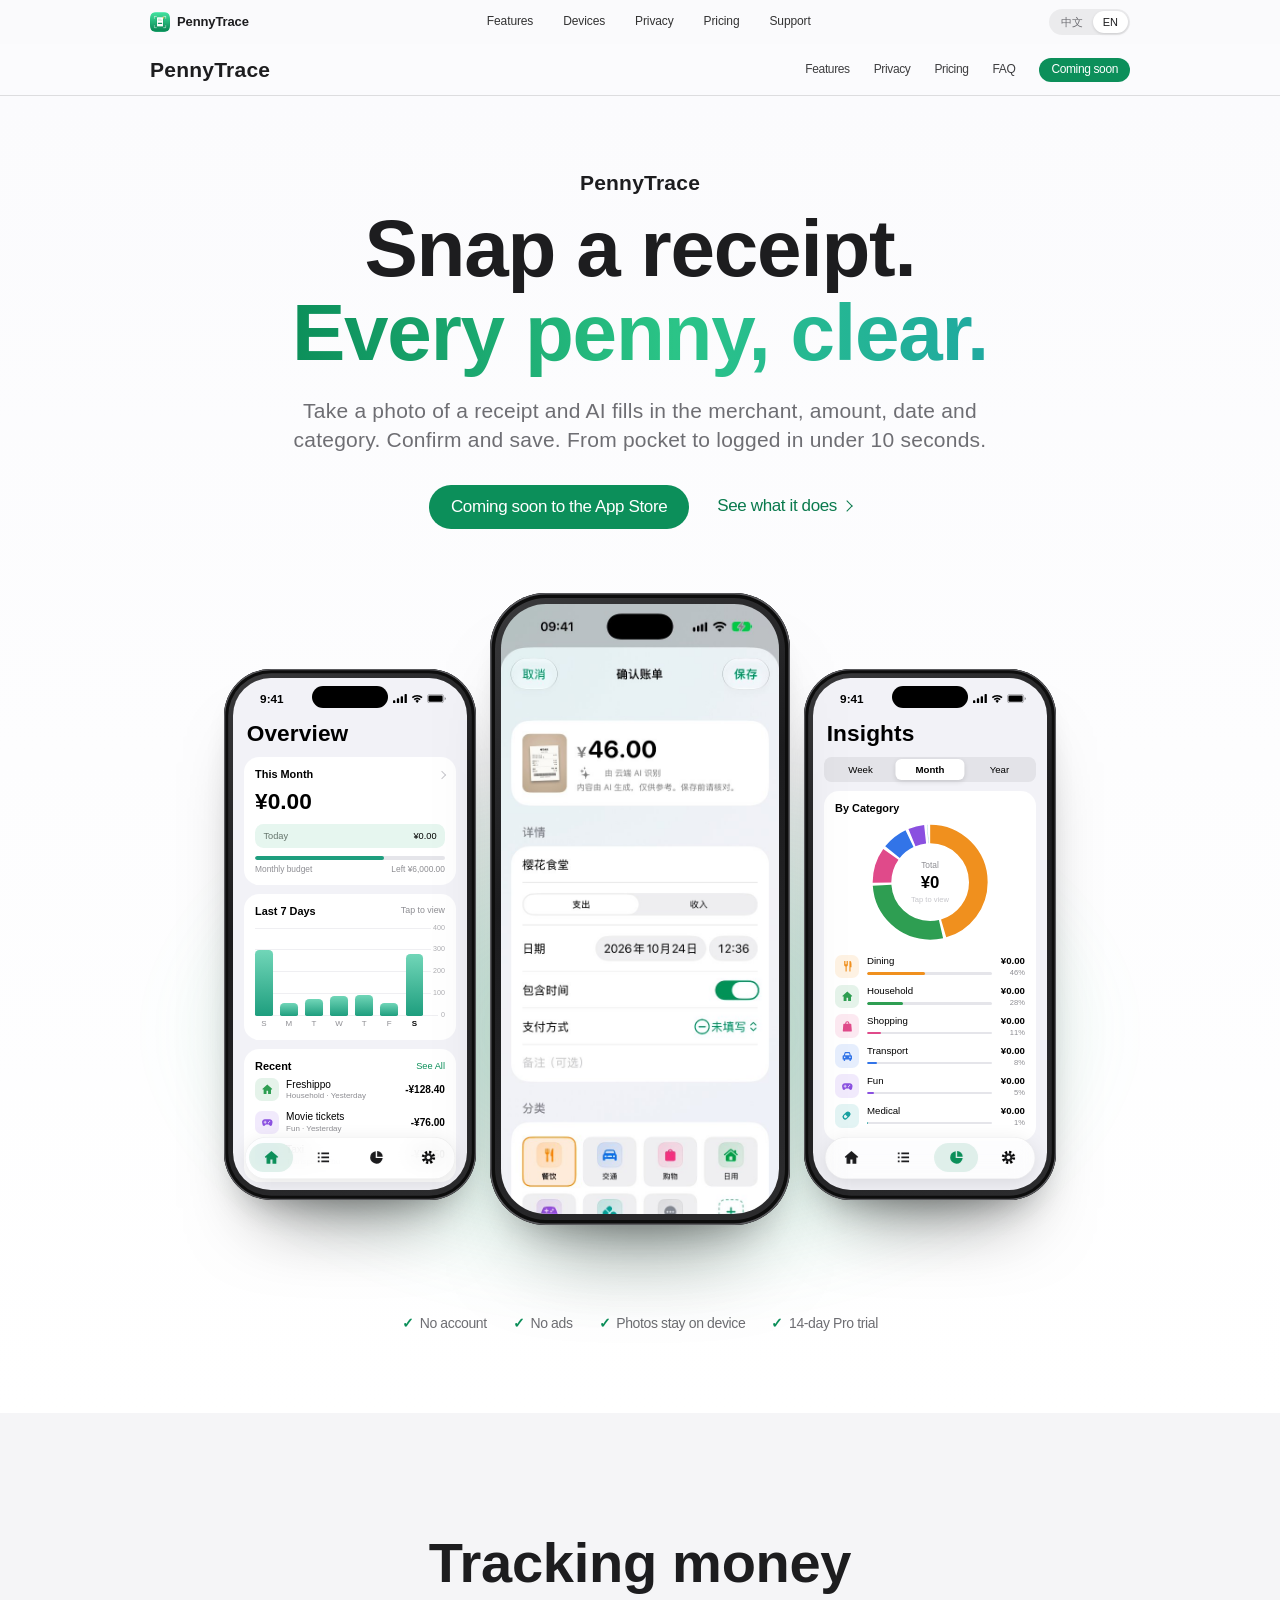
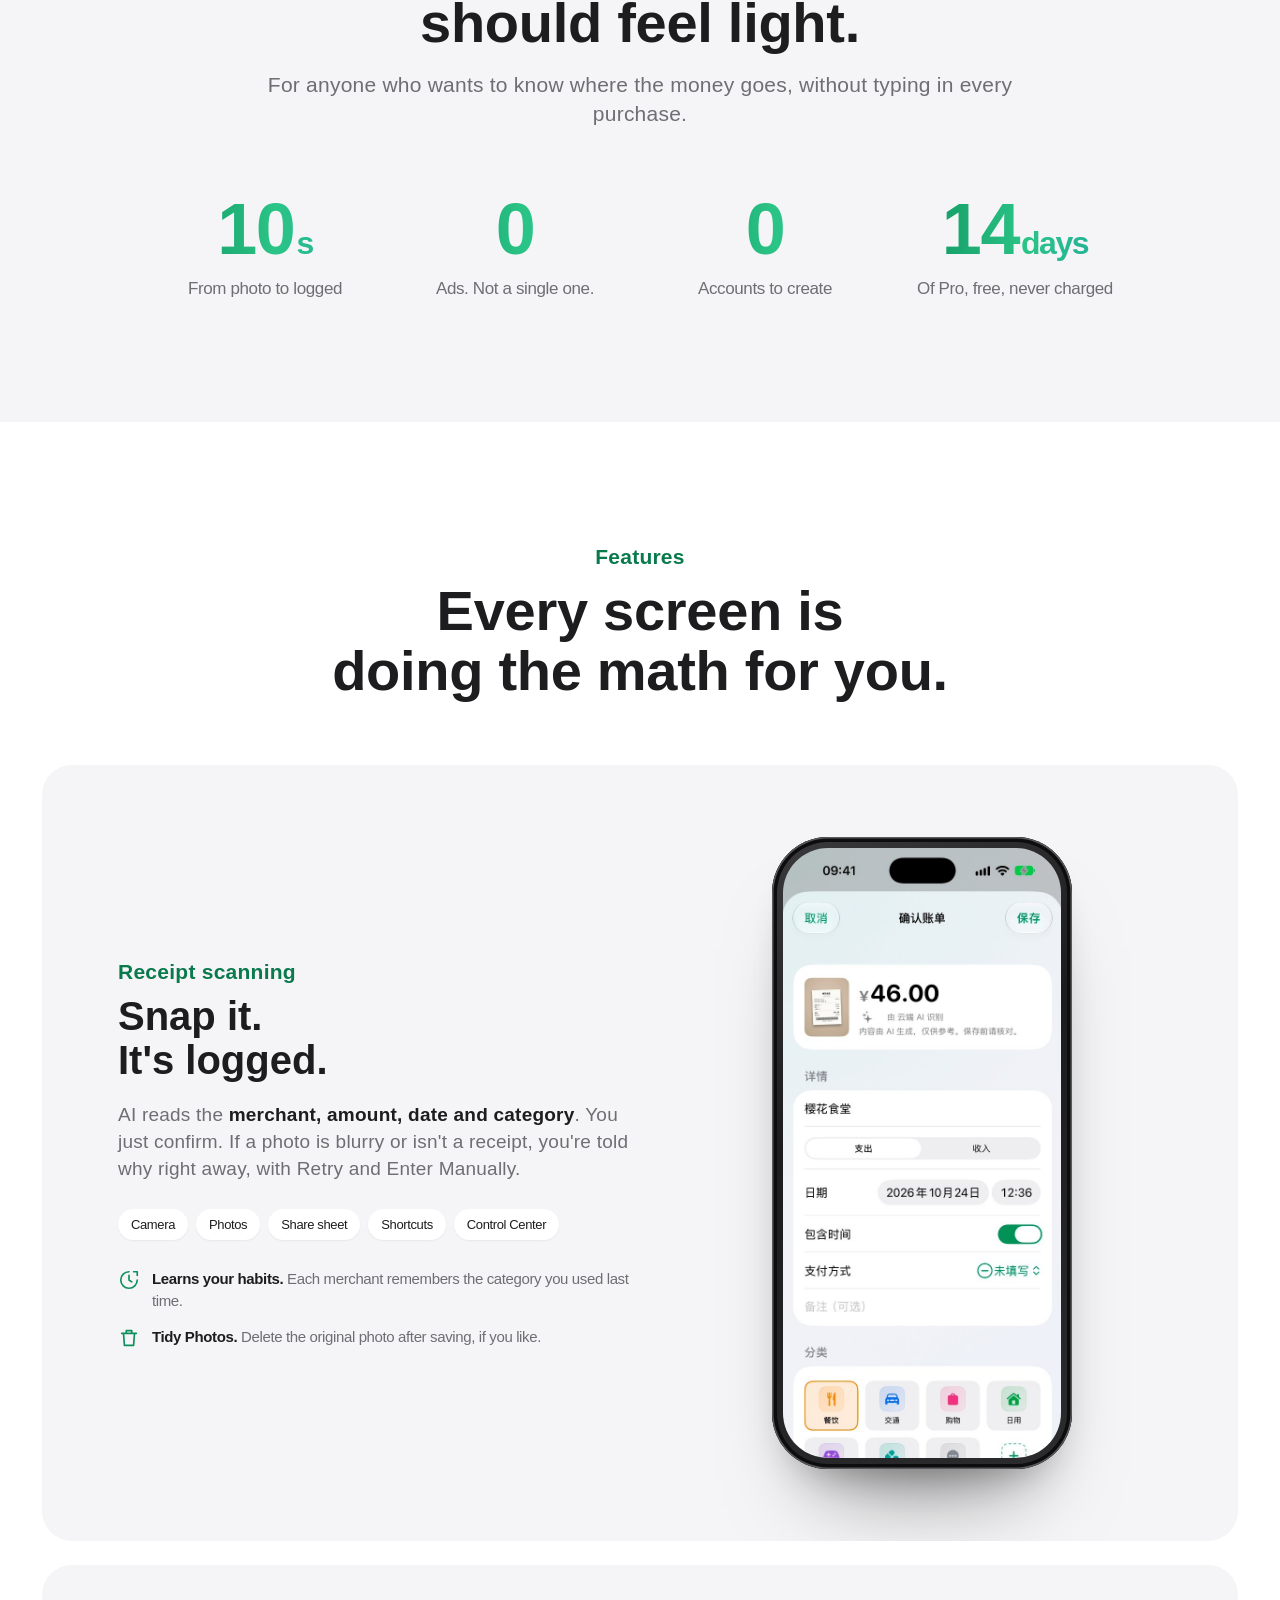
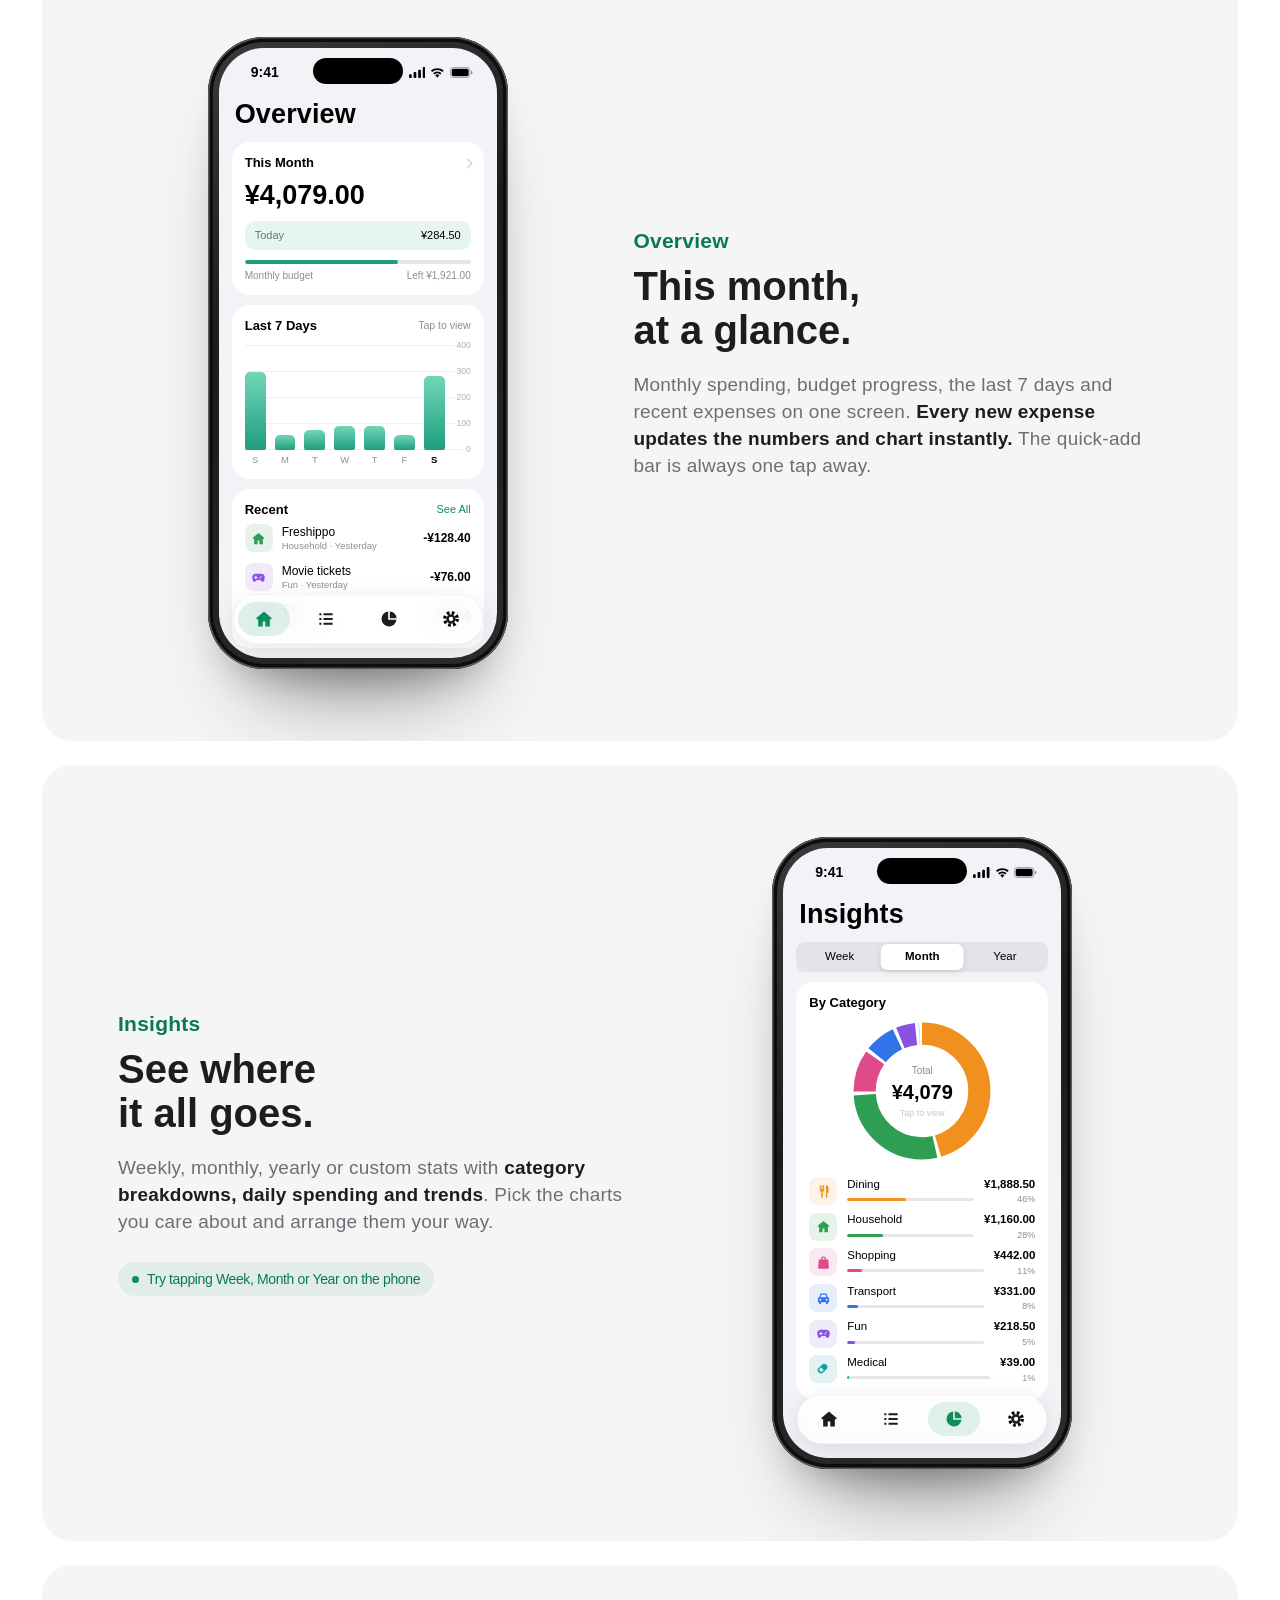
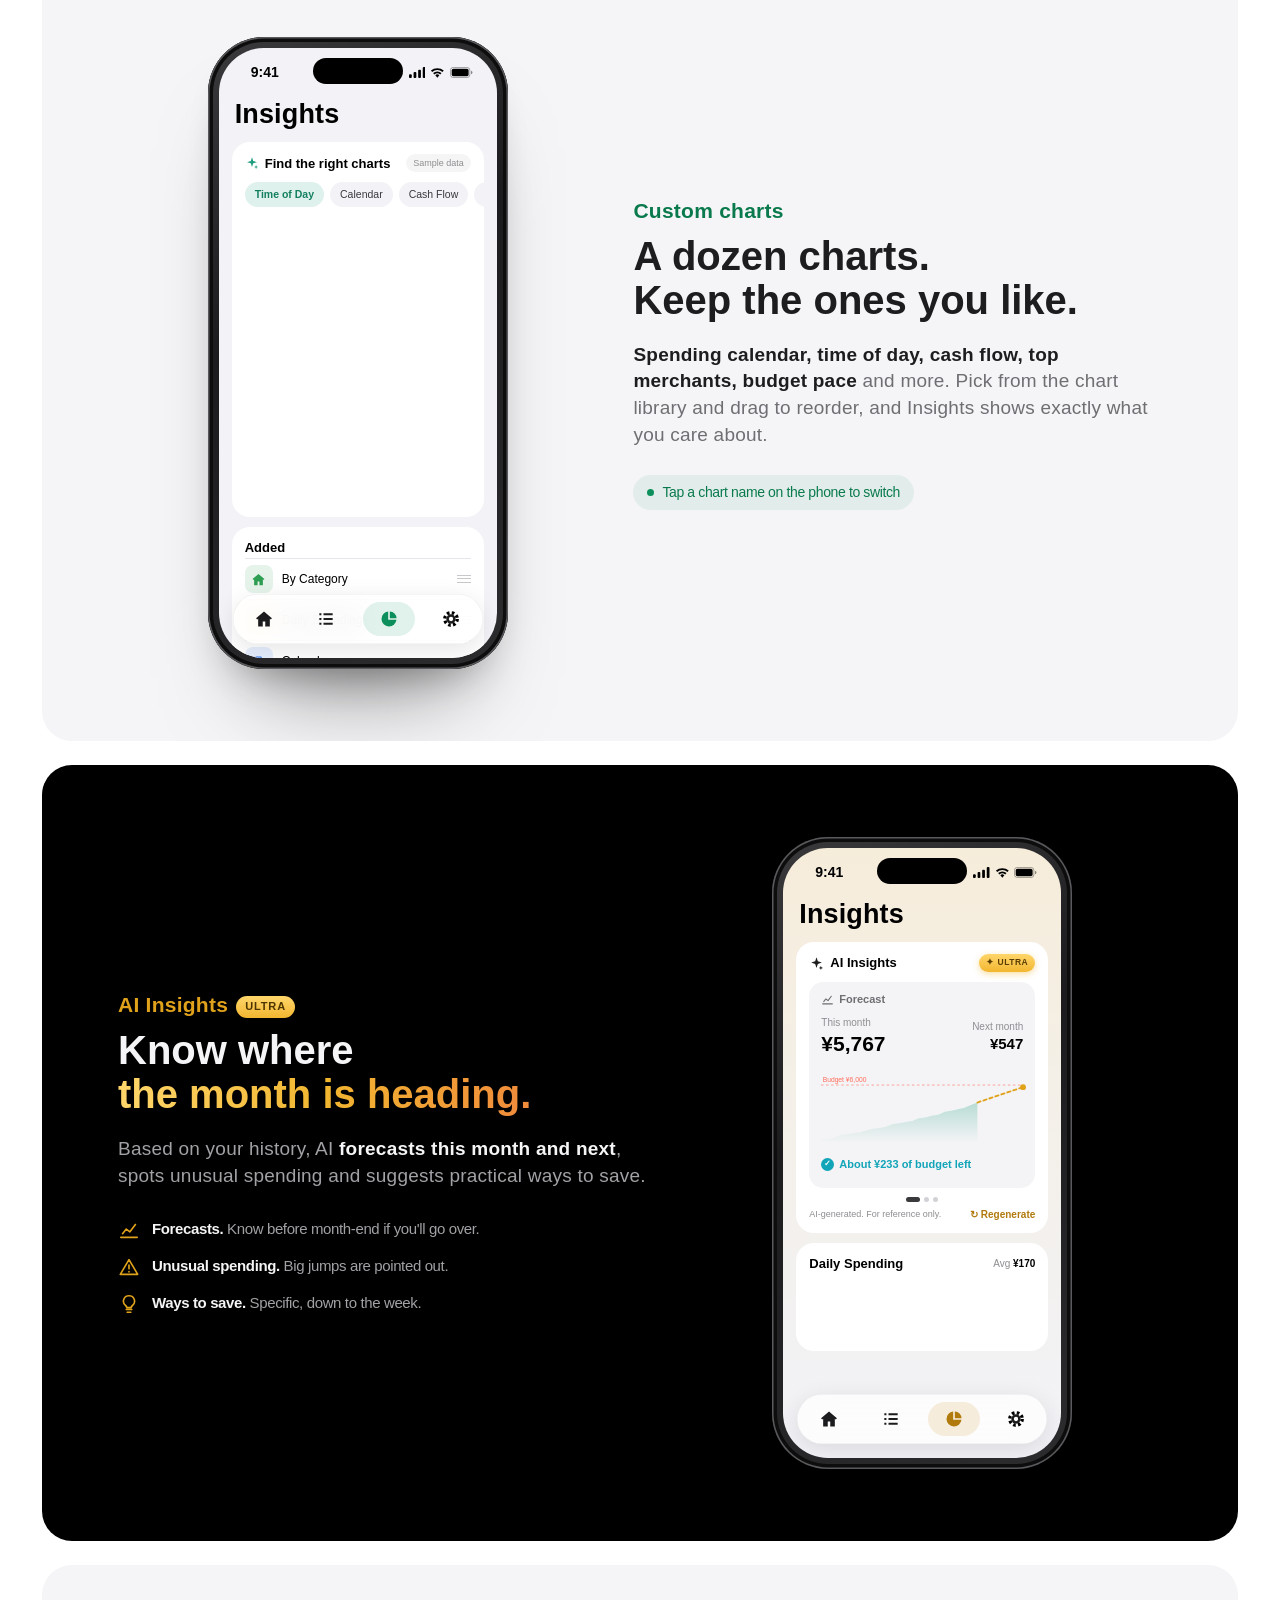
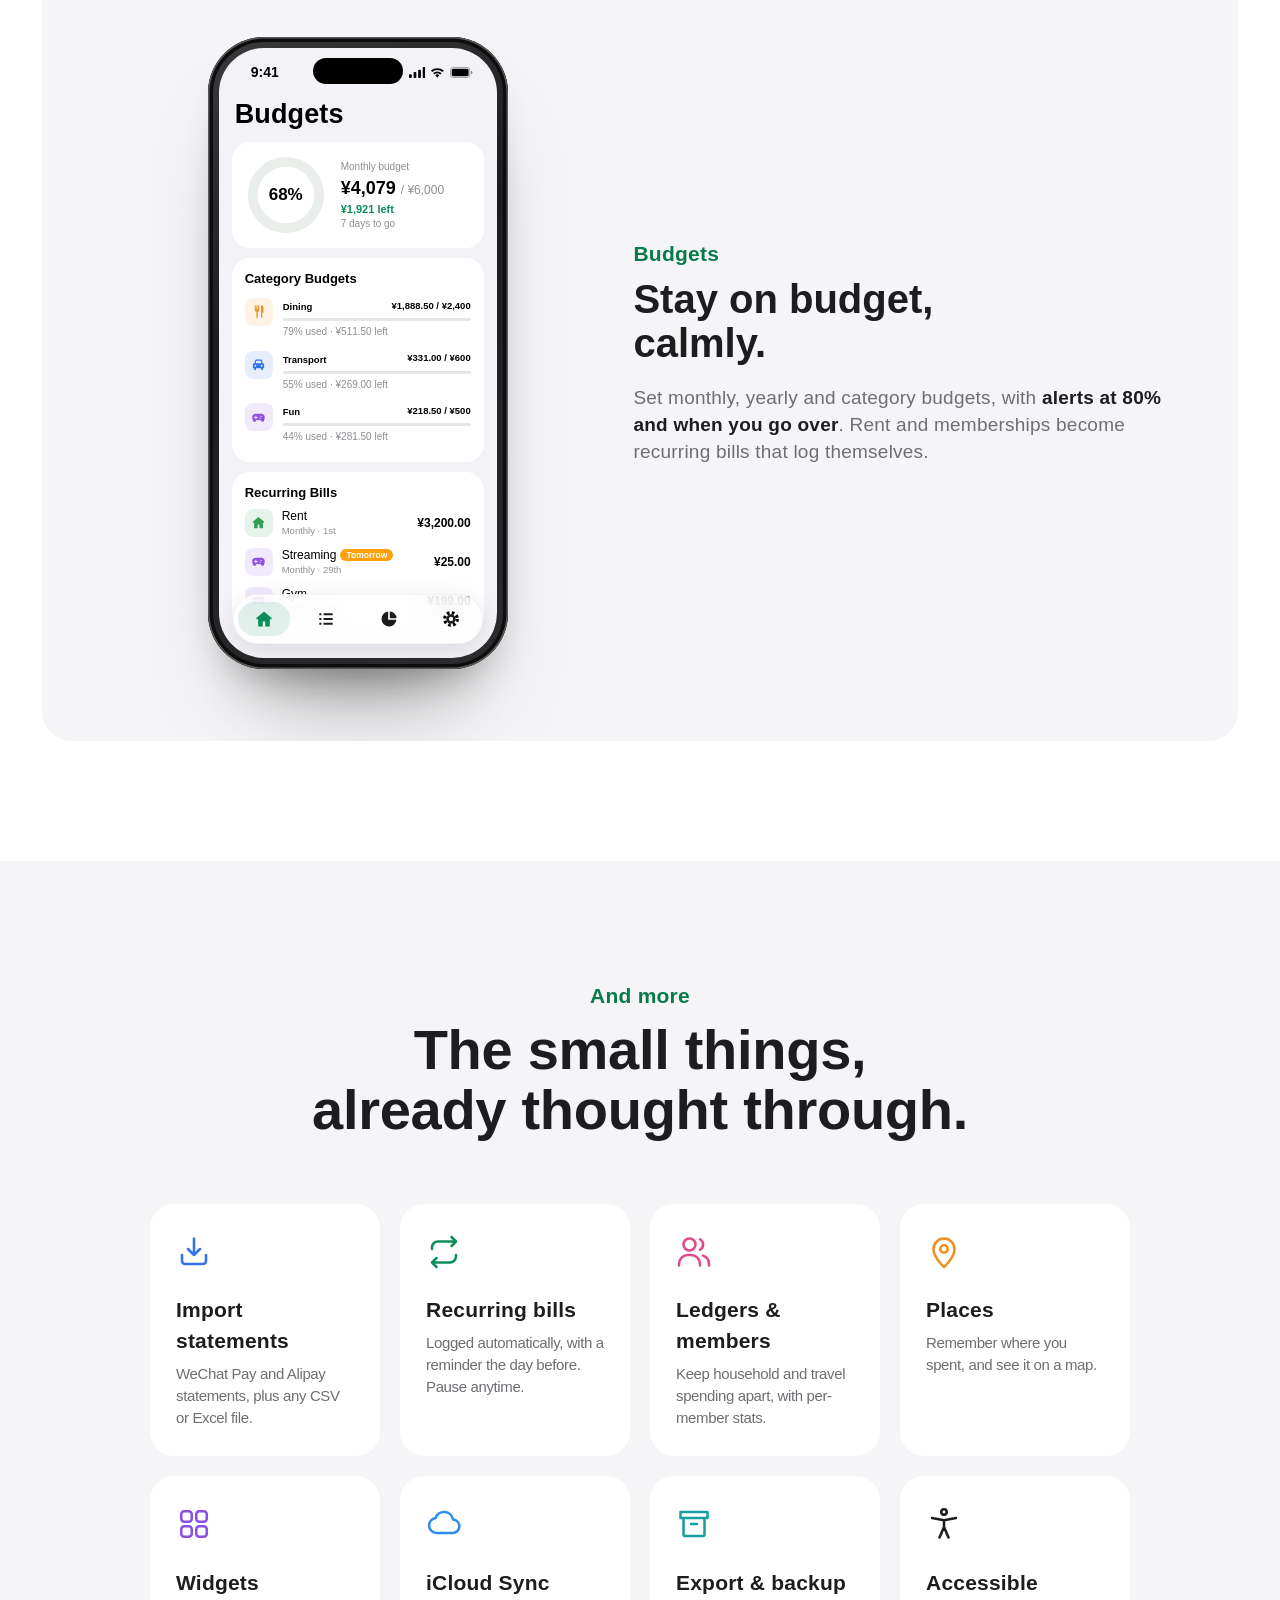
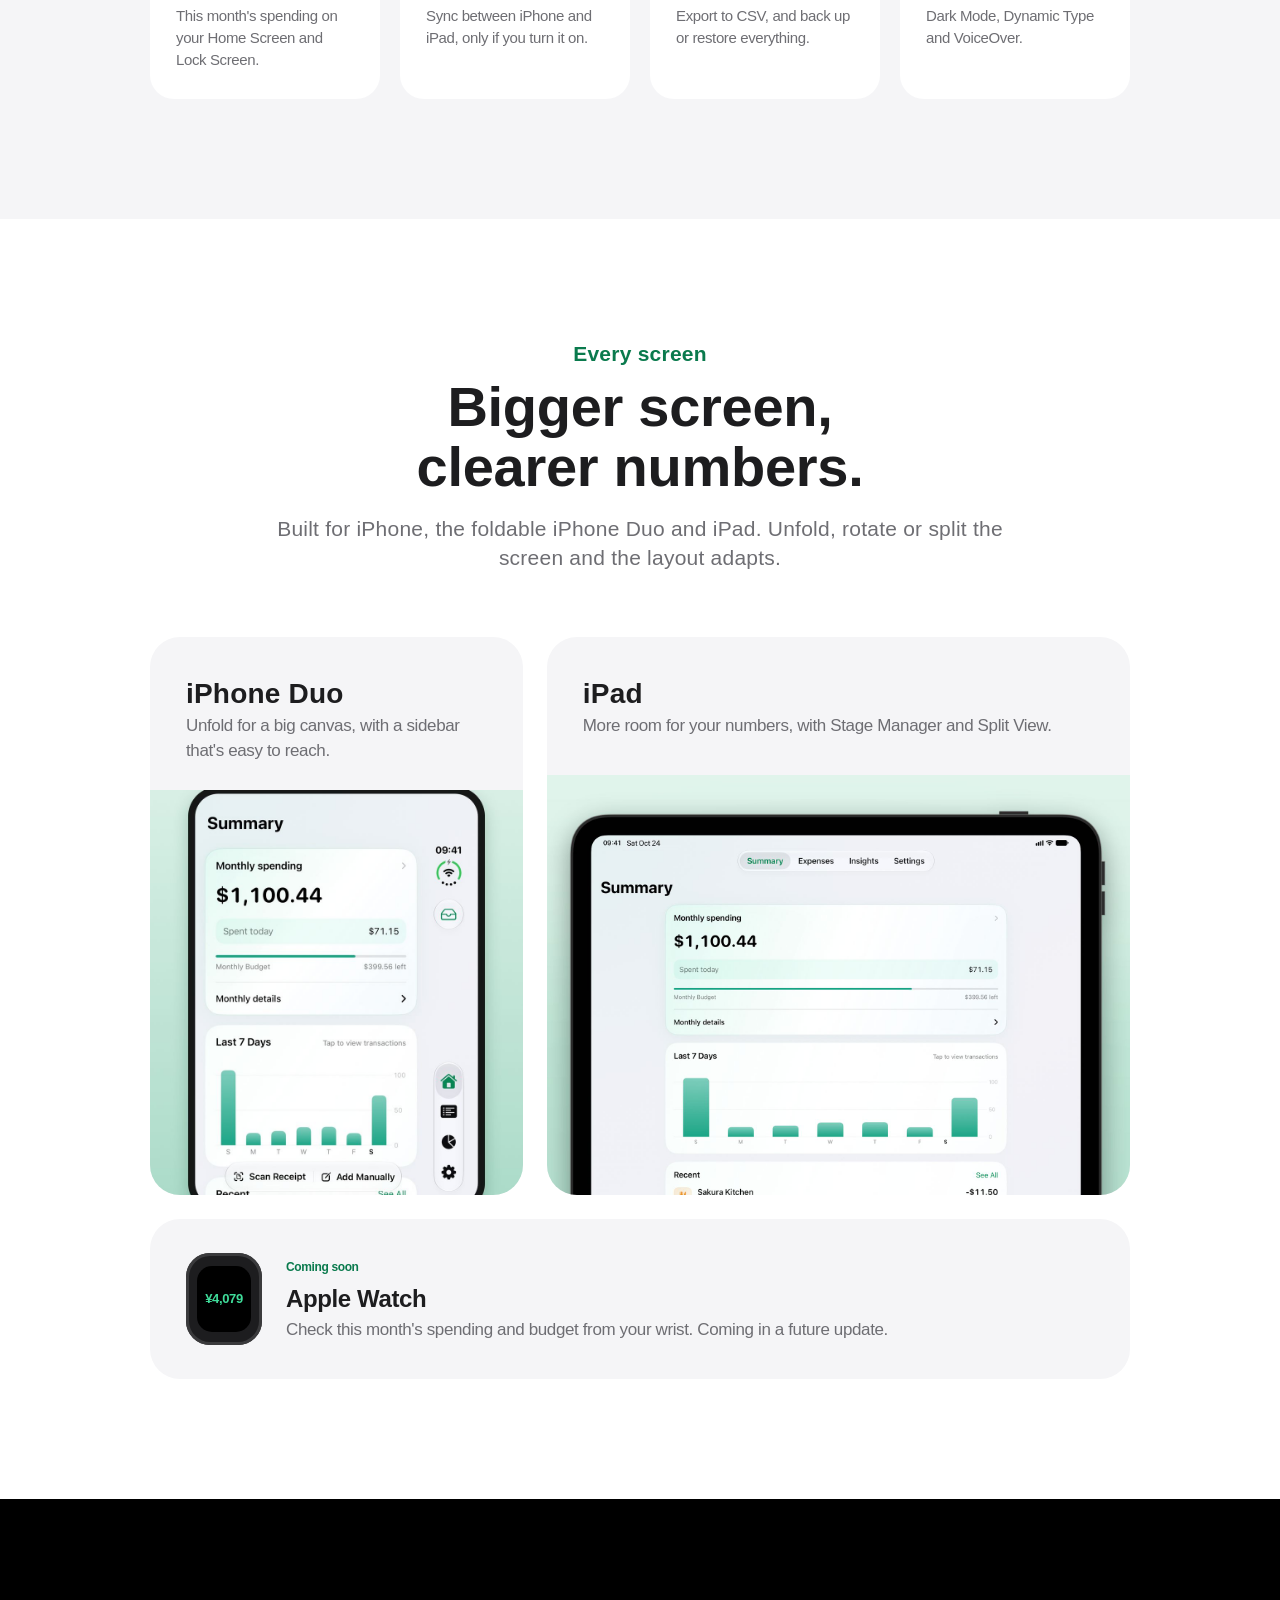
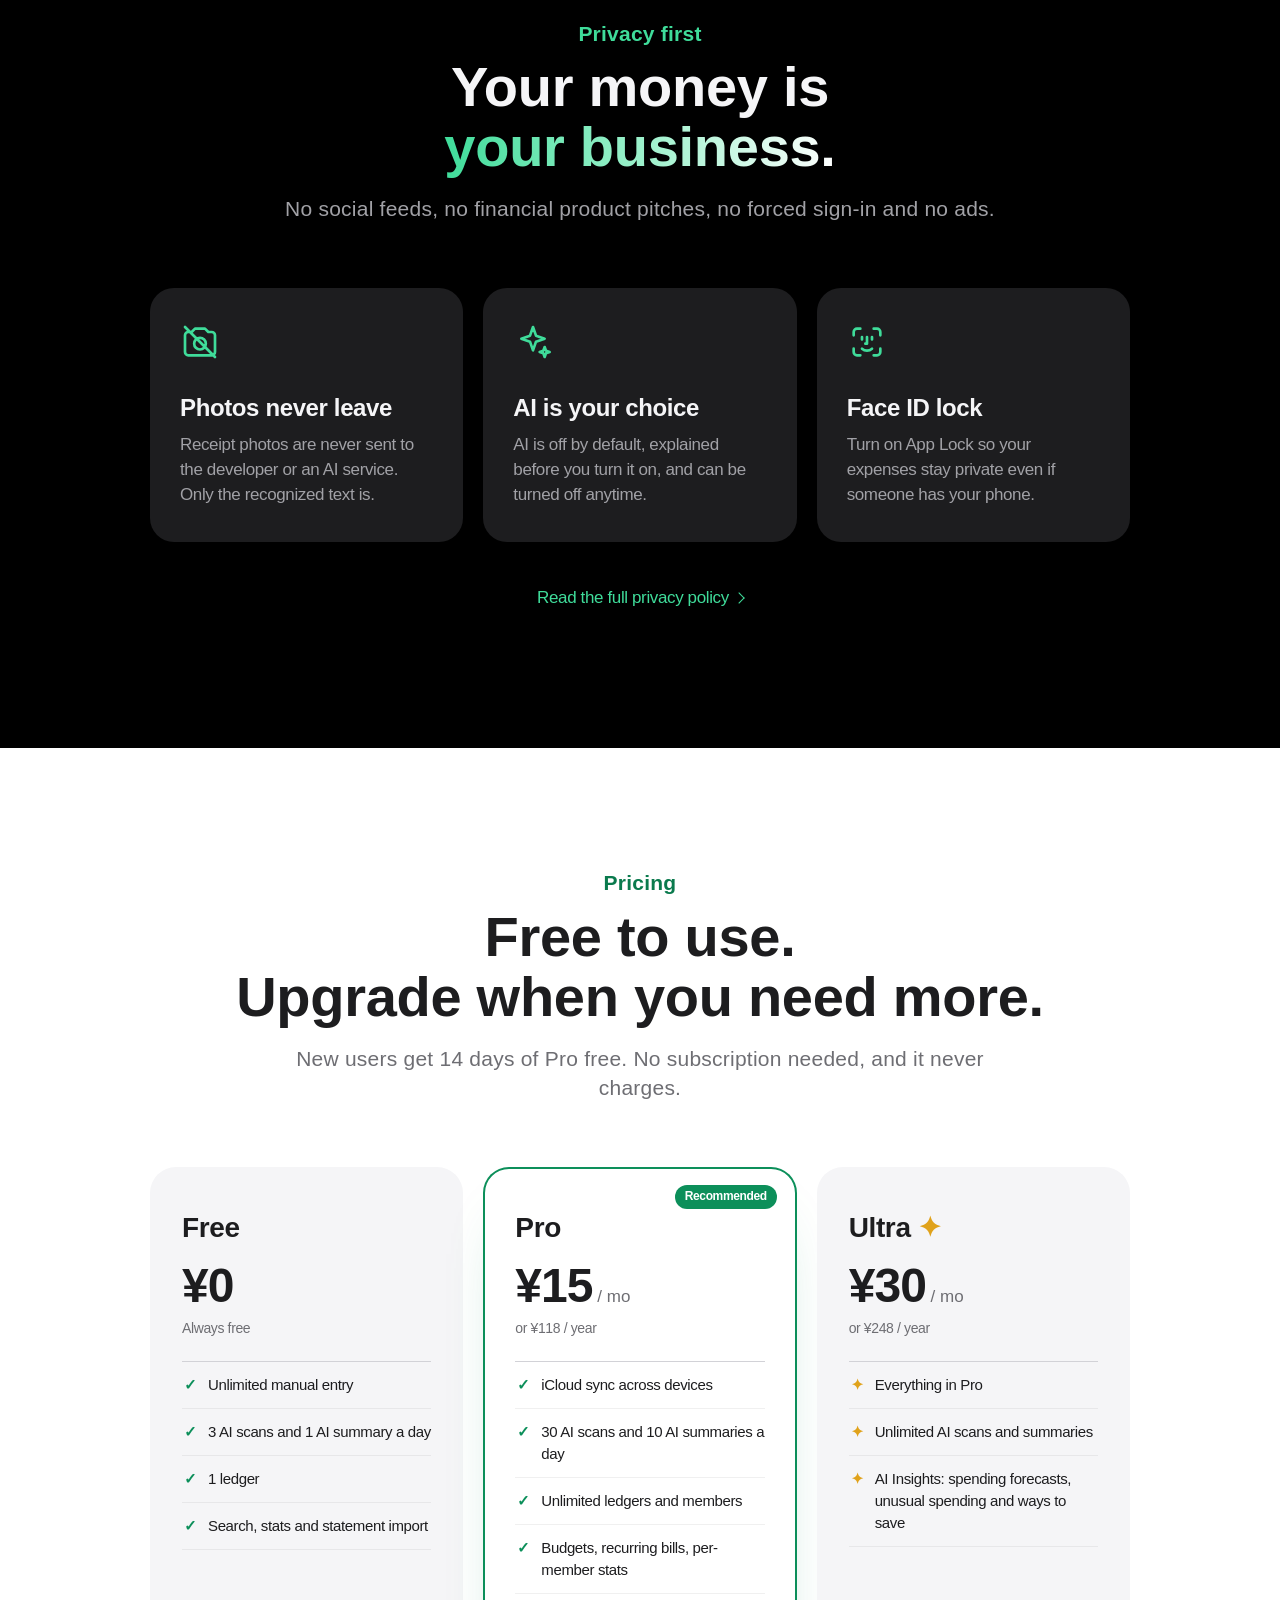
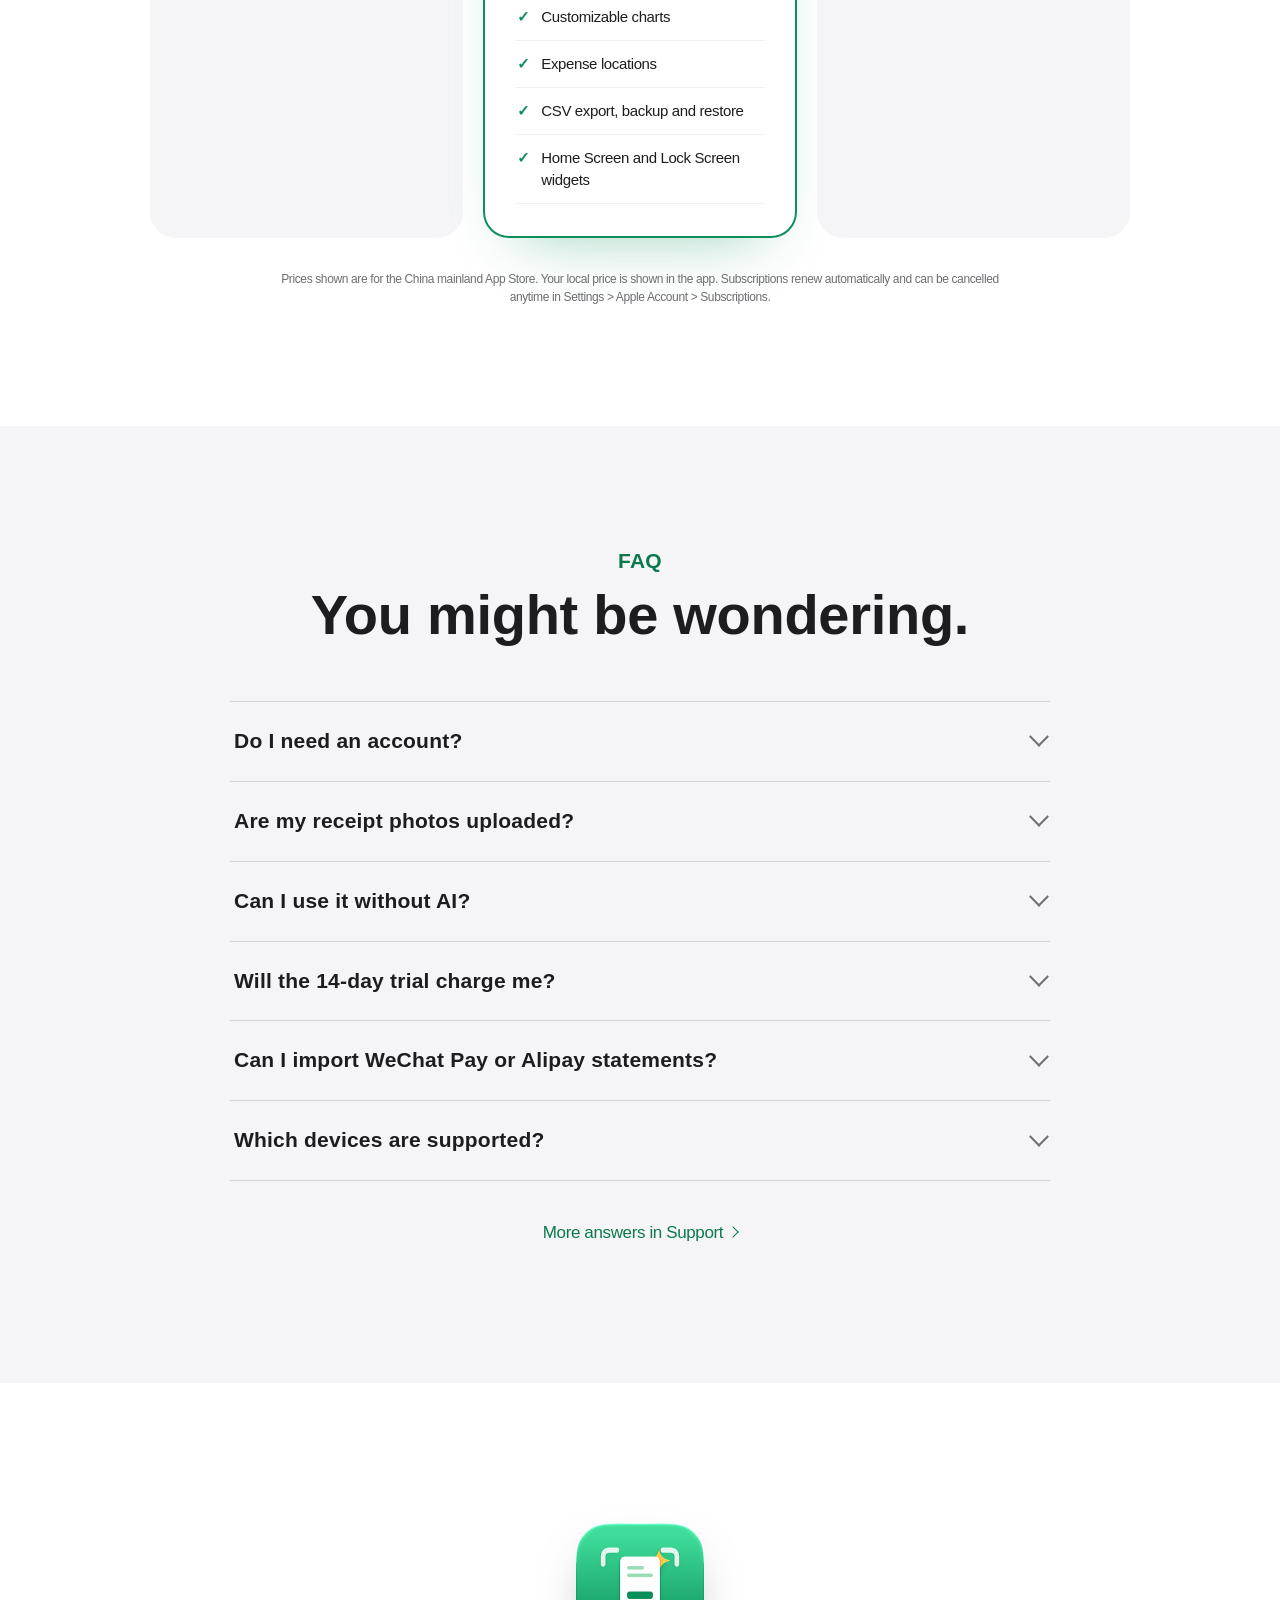
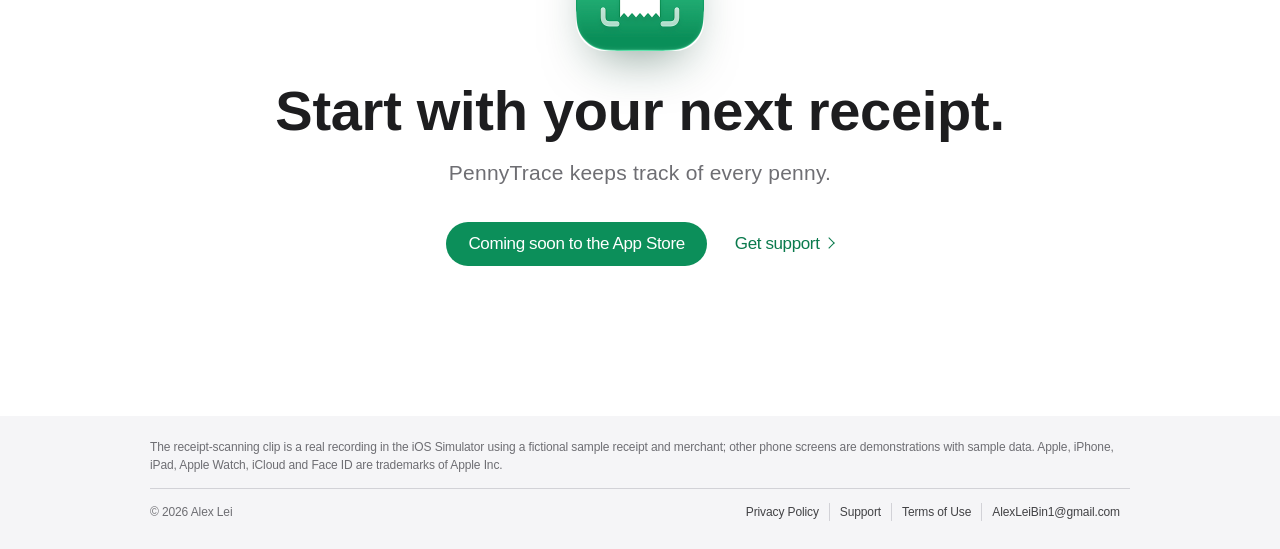
==== commit 2c512f5d: "Add a chart library section using the app's new chart templates and center the headlines optically." ====
--- a/index.html
+++ b/index.html
@@ -370,6 +370,64 @@
     /* 拍照识别：录屏 */
     .scr.vid { background: #f2f2f7; }
     .scr.vid video { display: block; width: 100%; height: 100%; object-fit: cover; }
+
+    /* 图表库：与 App 里“找到适合你的图表”一致 */
+    .cs-h { display: flex; align-items: center; gap: 6px; }
+    .cs-h svg { width: 14px; height: 14px; fill: #1E9E7E; }
+    .cs-tag { margin-left: auto; font-size: 9px; color: #8e8e93; background: rgba(0, 0, 0, .04); padding: 3px 7px; border-radius: 999px; }
+    .cs-strip { overflow: hidden; margin: 10px -13px 0; padding: 0 13px; }
+    .cs-track { display: flex; gap: 6px; transition: transform .6s cubic-bezier(.3, .7, .2, 1); }
+    .cs-chip { flex: none; appearance: none; border: 0; font-size: 10.5px; padding: 5px 10px; border-radius: 999px; background: #F2F2F7; color: #3a3a3c; cursor: pointer; transition: background .3s, color .3s; letter-spacing: 0; }
+    .cs-chip.on { background: rgba(30, 158, 126, .14); color: #12805F; font-weight: 600; }
+    .cs-stage { position: relative; height: 286px; margin-top: 12px; }
+    .cs-pane { position: absolute; inset: 0; opacity: 0; transform: translateY(6px); transition: opacity .45s, transform .45s; pointer-events: none; }
+    .cs-pane.on { opacity: 1; transform: none; }
+    .cs-t { font-size: 14px; font-weight: 700; }
+    .cs-d { font-size: 10px; color: #8e8e93; margin: 2px 0 10px; }
+    .cs-note { font-size: 10.5px; color: #6e6e73; margin-bottom: 6px; }
+    .cs-hbars { display: flex; align-items: flex-end; gap: 2px; height: 116px; }
+    .cs-hbars i { flex: 1; height: 0; border-radius: 2px 2px 0 0; background: #CDEBE0; transition: height .7s cubic-bezier(.3, .7, .2, 1); }
+    .cs-hbars i.pk { background: linear-gradient(#3CC79A, #1E9E7E); }
+    .on .cs-hbars i { height: var(--h); }
+    .cs-xl { display: flex; justify-content: space-between; font-size: 8.5px; color: #8e8e93; margin: 4px 0 8px; padding-right: 20px; }
+    .cs-bk { display: grid; grid-template-columns: repeat(5, 1fr); gap: 4px; }
+    .cs-bk span { background: #F4F4F6; border-radius: 8px; padding: 5px 0; text-align: center; font-size: 8.5px; color: #8e8e93; }
+    .cs-bk b { display: block; color: #000; font-size: 10px; margin-top: 1px; }
+    .cs-cal { display: grid; grid-template-columns: repeat(7, 1fr); gap: 4px; }
+    .cs-cal .wd { text-align: center; font-size: 8.5px; color: #8e8e93; padding-bottom: 2px; }
+    .cs-cal i { aspect-ratio: 1; border-radius: 6px; display: grid; place-items: center; font-style: normal; font-size: 8.5px; color: #1d3b31; background: var(--c); opacity: 0; transform: scale(.6); transition: opacity .35s, transform .35s cubic-bezier(.3, 1.4, .4, 1); }
+    .cs-cal i.dk { color: #fff; }
+    .cs-cal i.e { background: none; }
+    .on .cs-cal i { opacity: 1; transform: none; }
+    .cs-leg { display: flex; align-items: center; justify-content: flex-end; gap: 3px; font-size: 8.5px; color: #8e8e93; margin-top: 8px; }
+    .cs-leg u { width: 9px; height: 9px; border-radius: 2px; }
+    .cs-lg { display: flex; gap: 12px; font-size: 10px; color: #6e6e73; margin-bottom: 4px; }
+    .cs-lg > span::before { content: ""; display: inline-block; width: 10px; height: 3px; border-radius: 2px; background: var(--c); margin-right: 4px; vertical-align: middle; }
+    .cs-lg b { color: #000; margin-left: 3px; }
+    .cs-svg { width: 100%; display: block; overflow: visible; }
+    .cs-svg text { font-size: 7.5px; fill: #8e8e93; font-family: var(--text); }
+    .cs-svg .gl { stroke: #EFEFF2; }
+    .cs-svg .ln { fill: none; stroke-width: 2; stroke-linecap: round; stroke-linejoin: round; stroke-dasharray: 1; stroke-dashoffset: 1; transition: stroke-dashoffset 1.3s cubic-bezier(.4, 0, .2, 1); }
+    .cs-svg .ln.b { transition-delay: .25s; }
+    .cs-svg .pt { opacity: 0; transition: opacity .4s 1.1s; }
+    .cs-svg .ar { opacity: 0; transition: opacity .8s .5s; }
+    .on .cs-svg .ln { stroke-dashoffset: 0; }
+    .on .cs-svg .pt, .on .cs-svg .ar { opacity: 1; }
+    .cs-sr { display: flex; justify-content: space-between; align-items: baseline; margin: 8px 0 4px; font-size: 10.5px; font-weight: 600; }
+    .cs-sr b { font-size: 13px; }
+    .cs-srb { display: flex; align-items: flex-end; gap: 6px; height: 34px; border-bottom: 1px solid #d1d1d6; }
+    .cs-srb i { flex: 1; height: 0; background: #A8DCCB; border-radius: 2px 2px 0 0; transition: height .6s cubic-bezier(.3, .7, .2, 1); }
+    .on .cs-srb i { height: var(--h); }
+    .cs-mr { display: grid; grid-template-columns: 74px 1fr; align-items: center; gap: 8px; padding: 7px 0; font-size: 11.5px; }
+    .cs-mr div { display: flex; align-items: center; gap: 6px; }
+    .cs-mr i { height: 9px; width: 0; border-radius: 5px; background: linear-gradient(90deg, #9FDCC6, #1E9E7E); transition: width .9s cubic-bezier(.3, .7, .2, 1); }
+    .cs-mr b { font-size: 10.5px; white-space: nowrap; }
+    .on .cs-mr i { width: var(--w); }
+    .cs-left { color: #0C8F5A; font-size: 11px; font-weight: 600; float: right; }
+    .cs-added .mli { padding: 6px 0; border-top: .5px solid #E5E5EA; }
+    .cs-added .mli:first-of-type { border-top: 0; }
+    .cs-added .hd { margin-left: auto; width: 14px; height: 8px; border-top: 1.5px solid #c7c7cc; border-bottom: 1.5px solid #c7c7cc; position: relative; }
+    .cs-added .hd::after { content: ""; position: absolute; left: 0; right: 0; top: 2px; border-top: 1.5px solid #c7c7cc; }
 
     /* 减少动态效果：直接显示最终画面 */
     .still .scr *, .still .scr *::before, .still .scr *::after { transition: none !important; animation: none !important; }
@@ -553,7 +611,18 @@
         <div class="ph"><div class="slot" data-mock="stats"><img data-shot="04-stats" src="assets/zh/04-stats.jpg" alt="" loading="lazy" width="640" height="1089"></div></div>
       </div>
 
-      <div class="ft flip dark rv">
+      <div class="ft flip rv">
+        <div class="txt">
+          <p class="eb"><span lang="zh-Hans">自选图表</span><span lang="en">Custom charts</span></p>
+          <h3 class="h-m"><span lang="zh-Hans">十几种图表<span class="pe">，</span><br>挑你想看的。</span><span lang="en">A dozen charts.<br>Keep the ones you like.</span></h3>
+          <p lang="zh-Hans"><b>消费日历、消费时段、收支趋势、商家排行、预算进度</b>……从图表库里挑几张，拖动排序，统计页就是你想要的样子。</p>
+          <p lang="en"><b>Spending calendar, time of day, cash flow, top merchants, budget pace</b> and more. Pick from the chart library and drag to reorder, and Insights shows exactly what you care about.</p>
+          <span class="hint"><span lang="zh-Hans">点手机上的图表名称切换</span><span lang="en">Tap a chart name on the phone to switch</span></span>
+        </div>
+        <div class="ph"><div class="slot" data-mock="charts"><img data-shot="04-stats" src="assets/zh/04-stats.jpg" alt="" loading="lazy" width="640" height="1089"></div></div>
+      </div>
+
+      <div class="ft dark rv">
         <div class="txt">
           <p class="eb"><span lang="zh-Hans">AI 智能洞察</span><span lang="en">AI Insights</span><span class="ultra">ULTRA</span></p>
           <h3 class="h-m"><span lang="zh-Hans">提前知道<span class="pe">，</span><br><span class="grad">这个月会花多少<span class="pe">。</span></span></span><span lang="en">Know where<br><span class="grad">the month is heading.</span></span></h3>
@@ -568,7 +637,7 @@
         <div class="ph"><div class="slot" data-mock="ai"><img data-shot="05-ai" src="assets/zh/05-ai.jpg" alt="" loading="lazy" width="640" height="1089"></div></div>
       </div>
 
-      <div class="ft rv">
+      <div class="ft flip rv">
         <div class="txt">
           <p class="eb"><span lang="zh-Hans">预算</span><span lang="en">Budgets</span></p>
           <h3 class="h-m"><span lang="zh-Hans">花多少<span class="pe">，</span><br>心里有数<span class="pe">。</span></span><span lang="en">Stay on budget,<br>calmly.</span></h3>
@@ -1126,6 +1195,103 @@
       }
     };
 
+    // ---------- 图表库：与 App 统计页“找到适合你的图表”相同的几种图，自动轮播，也可以点选 ----------
+    const CS_HOURLY = [0, 0, 0, 0, 0, 3, 78, 2, 8, 18, 44, 62, 78, 40, 70, 278, 126, 40, 26, 68, 38, 0, 0, 4];
+    const CS_INCOME = [9.2, 8.0, 9.8, 8.2, 10.5, 8.3, 13.5, 11.0, 11.3, 10.0, 8.1, 11.4];
+    const CS_SPEND = [7.5, 5.4, 9.4, 8.0, 8.1, 4.8, 6.4, 7.0, 6.1, 7.4, 8.2, 8.3];
+    const CS_MONTHS = [["11月", "N"], ["12月", "D"], ["1月", "J"], ["2月", "F"], ["3月", "M"], ["4月", "A"], ["5月", "M"], ["6月", "J"], ["7月", "J"], ["8月", "A"], ["9月", "S"], ["10月", "O"]];
+    const CS_LEVELS = ["#EEF8F4", "#CDEBE0", "#9FDCC6", "#5EC2A0", "#1E9E7E"];
+    // 把折线点连成平滑曲线（Catmull-Rom 转三次贝塞尔）
+    const smooth = pts => pts.map((p, i) => {
+      if (i === 0) return `M${p[0].toFixed(1)} ${p[1].toFixed(1)}`;
+      const p0 = pts[i - 2] || pts[i - 1], p1 = pts[i - 1], p3 = pts[i + 1] || p;
+      const c1 = [p1[0] + (p[0] - p0[0]) / 6, p1[1] + (p[1] - p0[1]) / 6], c2 = [p[0] - (p3[0] - p1[0]) / 6, p[1] - (p3[1] - p1[1]) / 6];
+      return `C${c1.map(n => n.toFixed(1)).join(" ")} ${c2.map(n => n.toFixed(1)).join(" ")} ${p[0].toFixed(1)} ${p[1].toFixed(1)}`;
+    }).join("");
+    const TS = (zh, en) => `<tspan lang="zh-Hans">${zh}</tspan><tspan lang="en">${en}</tspan>`;
+    const CS = [
+      { zh: "消费时段", en: "Time of Day", dz: "一天中什么时候花钱最多。", de: "When in the day you spend the most.",
+        body: () => `<div class="cs-note">${T("花钱最多在 15:00–16:00，共 ¥2,151.57", "Most spending 3–4 PM · ¥2,151.57")}</div>
+          <div class="cs-hbars">${CS_HOURLY.map((v, i) => `<i class="${i === 15 ? "pk" : ""}" style="--h:${Math.max(1.5, v / 278 * 100).toFixed(1)}%;transition-delay:${i * 22}ms"></i>`).join("")}</div>
+          <div class="cs-xl"><span>0:00</span><span>6:00</span><span>12:00</span><span>18:00</span></div>
+          <div class="cs-bk">${[["早上", "Morning", "¥782"], ["中午", "Midday", "¥1,331"], ["下午", "Afternoon", "¥3,049"], ["晚上", "Evening", "¥2,377"], ["深夜", "Night", "¥61"]].map(([z, e, v]) => `<span>${T(z, e)}<b class="num">${v}</b></span>`).join("")}</div>` },
+      { zh: "消费日历", en: "Calendar", dz: "颜色越深，那天花得越多。", de: "Darker days mean more spending.",
+        body: () => {
+          const lv = [1, 2, 0, 3, 1, 1, 4, 2, 0, 3, 2, 1, 1, 2, 4, 1, 0, 2, 3, 1, 2, 2, 3, 4, 1, 0, 2, 1, 3, 2, 1];
+          const wd = [["日", "S"], ["一", "M"], ["二", "T"], ["三", "W"], ["四", "T"], ["五", "F"], ["六", "S"]];
+          return `<div class="cs-cal">${wd.map(([z, e]) => `<span class="wd">${T(z, e)}</span>`).join("")}${'<i class="e"></i>'.repeat(4)}${lv.map((l, d) => `<i class="${l >= 3 ? "dk" : ""}" style="--c:${CS_LEVELS[l]};transition-delay:${d * 18}ms">${d + 1}</i>`).join("")}</div>
+            <div class="cs-leg">${T("少", "Less")}${CS_LEVELS.map(c => `<u style="background:${c}"></u>`).join("")}${T("多", "More")}</div>`;
+        } },
+      { zh: "收支趋势", en: "Cash Flow", dz: "每月收入与支出，以及储蓄率。", de: "Income vs spending each month, plus savings rate.",
+        body: () => {
+          const W = 240, H = 124, x = i => 6 + i * (W - 34) / 11, y = v => H - 8 - (v - 2) / 14 * (H - 16);
+          const inc = CS_INCOME.map((v, i) => [x(i), y(v)]), sp = CS_SPEND.map((v, i) => [x(i), y(v)]);
+          return `<div class="cs-lg"><span style="--c:#5B5FE0">${T("收入", "Income")}<b class="num">¥118,593</b></span><span style="--c:#1E9E7E">${T("支出", "Spending")}<b class="num">¥86,258</b></span></div>
+            <svg class="cs-svg" viewBox="0 0 ${W} ${H + 12}">
+              ${[5, 10, 15].map(v => `<line class="gl" x1="0" x2="${W - 24}" y1="${y(v)}" y2="${y(v)}"/><text x="${W - 20}" y="${y(v) + 3}">${TS(v / 10 + "万", v + "K")}</text>`).join("")}
+              <path class="ln" pathLength="1" stroke="#5B5FE0" d="${smooth(inc)}"/>
+              <path class="ln b" pathLength="1" stroke="#1E9E7E" d="${smooth(sp)}"/>
+              ${inc.map(p => `<circle class="pt" cx="${p[0]}" cy="${p[1]}" r="2" fill="#5B5FE0"/>`).join("")}${sp.map(p => `<circle class="pt" cx="${p[0]}" cy="${p[1]}" r="2" fill="#1E9E7E"/>`).join("")}
+              ${CS_MONTHS.map(([z, e], i) => i % 2 ? "" : `<text x="${x(i) - 5}" y="${H + 10}">${TS(z, e)}</text>`).join("")}
+            </svg>
+            <div class="cs-sr"><span>${T("储蓄率", "Savings rate")}</span><b class="num">26%</b></div>
+            <div class="cs-srb">${CS_INCOME.map((v, i) => `<i style="--h:${Math.max(4, (v - CS_SPEND[i]) / v * 160).toFixed(0)}%;transition-delay:${400 + i * 40}ms"></i>`).join("")}</div>`;
+        } },
+      { zh: "商家排行", en: "Top Merchants", dz: "按支出金额排列。", de: "Ranked by amount spent.",
+        body: () => [["商场", "Mall", 3547], ["餐厅", "Restaurant", 1186], ["生活服务", "Services", 737], ["超市", "Supermarket", 732], ["电影院", "Cinema", 506], ["咖啡店", "Coffee", 418]].map(([z, e, v], i) =>
+          `<div class="cs-mr"><span>${T(z, e)}</span><div><i style="--w:${(v / 3547 * 72).toFixed(1)}%;transition-delay:${i * 70}ms"></i><b class="num">${money(v, 0)}</b></div></div>`).join("") },
+      { zh: "预算进度", en: "Budget Pace", dz: "累计支出对照预算的变化。", de: "Cumulative spending against your budget.",
+        body: () => {
+          const W = 240, H = 150, x = d => 4 + d / 31 * (W - 30), y = v => H - 10 - v / 11000 * (H - 20);
+          let c = 0; const pts = [[x(0), y(0)], ...DAILY.map((v, i) => { c += v * 8331 / 4079; return [x(i + 1), y(c)]; })];
+          const line = smooth(pts);
+          return `<div><span class="cs-left">${T("剩余 ¥1,669", "¥1,669 left")}</span><div class="cs-note">${T("累计支出 vs 预算", "Spent vs budget")}</div></div>
+            <svg class="cs-svg" viewBox="0 0 ${W} ${H + 12}">
+              ${[0, 5000, 10000].map(v => `<line class="gl" x1="0" x2="${W - 24}" y1="${y(v)}" y2="${y(v)}"/><text x="${W - 20}" y="${y(v) + 3}">${v ? TS(v / 10000 + "万", v / 1000 + "K") : 0}</text>`).join("")}
+              <line x1="${x(0)}" y1="${y(0)}" x2="${x(31)}" y2="${y(10000)}" stroke="#F0A04B" stroke-width="1.2" stroke-dasharray="3 3"/>
+              <text x="${x(31) - 50}" y="${y(10000) + 2}" style="fill:#F0A04B">${TS("预算", "Budget")}</text>
+              <path class="ar" d="${line}L${x(24)} ${y(0)}L${x(0)} ${y(0)}Z" fill="rgba(30,158,126,.14)"/>
+              <path class="ln" pathLength="1" stroke="#1E9E7E" d="${line}"/>
+              <circle class="pt" cx="${x(24)}" cy="${y(8331)}" r="3" fill="#1E9E7E"/>
+              ${["1", "8", "15", "22", "29"].map(d => `<text x="${x(+d) - 3}" y="${H + 10}">${d}</text>`).join("")}
+            </svg>`;
+        } },
+    ];
+    MOCKS.charts = {
+      render: () => phone(`<div class="mb">
+        <div class="lt">${T("统计", "Insights")}</div>
+        <div class="mc">
+          <div class="cs-h">${SPARKLE}<span class="mct">${T("找到适合你的图表", "Find the right charts")}</span><span class="cs-tag">${T("示例数据", "Sample data")}</span></div>
+          <div class="cs-strip"><div class="cs-track">${CS.map((c, i) => `<button type="button" class="cs-chip" data-i="${i}">${T(c.zh, c.en)}</button>`).join("")}</div></div>
+          <div class="cs-stage">${CS.map(c => `<div class="cs-pane"><div class="cs-t">${T(c.zh, c.en)}</div><div class="cs-d">${T(c.dz, c.de)}</div>${c.body()}</div>`).join("")}</div>
+        </div>
+        <div class="mc cs-added">
+          <div class="mct" style="margin-bottom:2px">${T("已添加", "Added")}</div>
+          ${[[1, "分类占比", "By Category"], [0, "每日支出", "Daily Spending"], [3, "消费日历", "Calendar"]].map(([k, z, e]) => `<div class="mli">${catIcon(k)}<span class="nm">${T(z, e)}</span><span class="hd"></span></div>`).join("")}
+        </div>
+      </div>${tabbar(2)}`),
+      ctl(root) {
+        const panes = [...root.querySelectorAll(".cs-pane")], chips = [...root.querySelectorAll(".cs-chip")];
+        const track = root.querySelector(".cs-track"), strip = root.querySelector(".cs-strip");
+        const tm = timers();
+        let i = 0, auto = true;
+        const show = n => {
+          i = n;
+          panes.forEach((p, j) => p.classList.toggle("on", j === n));
+          chips.forEach((c, j) => c.classList.toggle("on", j === n));
+          // 让选中的标签尽量居中，但不滑出两端
+          const ch = chips[n], max = Math.max(0, track.scrollWidth - strip.clientWidth + 26);
+          const off = Math.min(max, Math.max(0, ch.offsetLeft - (strip.clientWidth - ch.offsetWidth) / 2));
+          track.style.transform = `translateX(${-off}px)`;
+        };
+        chips.forEach(c => c.addEventListener("click", () => { auto = false; show(+c.dataset.i); }));
+        return {
+          start() { show(i); if (!STILL) tm.every(() => { if (auto) show((i + 1) % CS.length); }, 3800); },
+          stop() { tm.clear(); panes.forEach(p => p.classList.remove("on")); }
+        };
+      }
+    };
+
     // ---------- 拍照识别：模拟器里真实操作的录屏（示例小票，商家为虚构），看得见时播放 ----------
     MOCKS.scan = {
       render: () => `<div class="iphone"><div class="scr vid"><video src="assets/scan-demo.mp4" poster="assets/scan-poster.jpg" muted loop playsinline preload="metadata" aria-label="在模拟器中扫描一张示例收据并保存的演示"></video></div></div>`,
